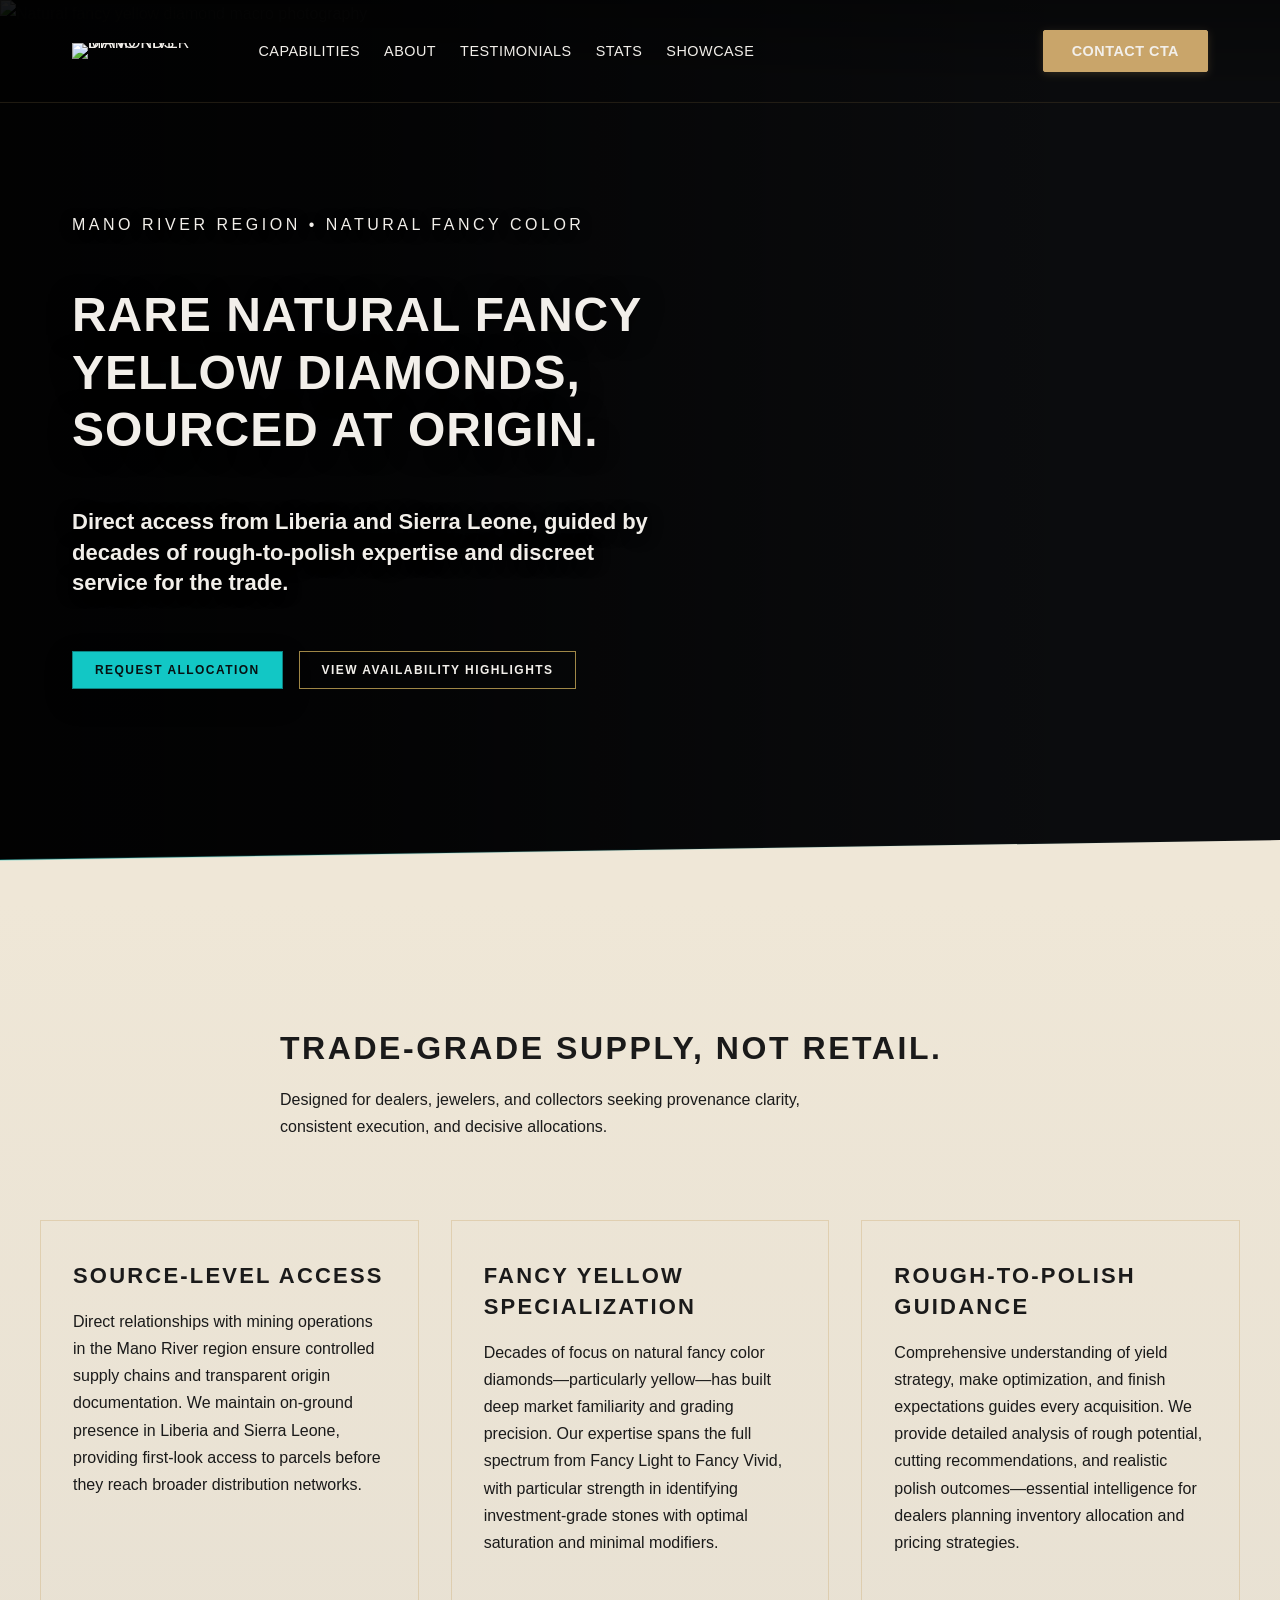
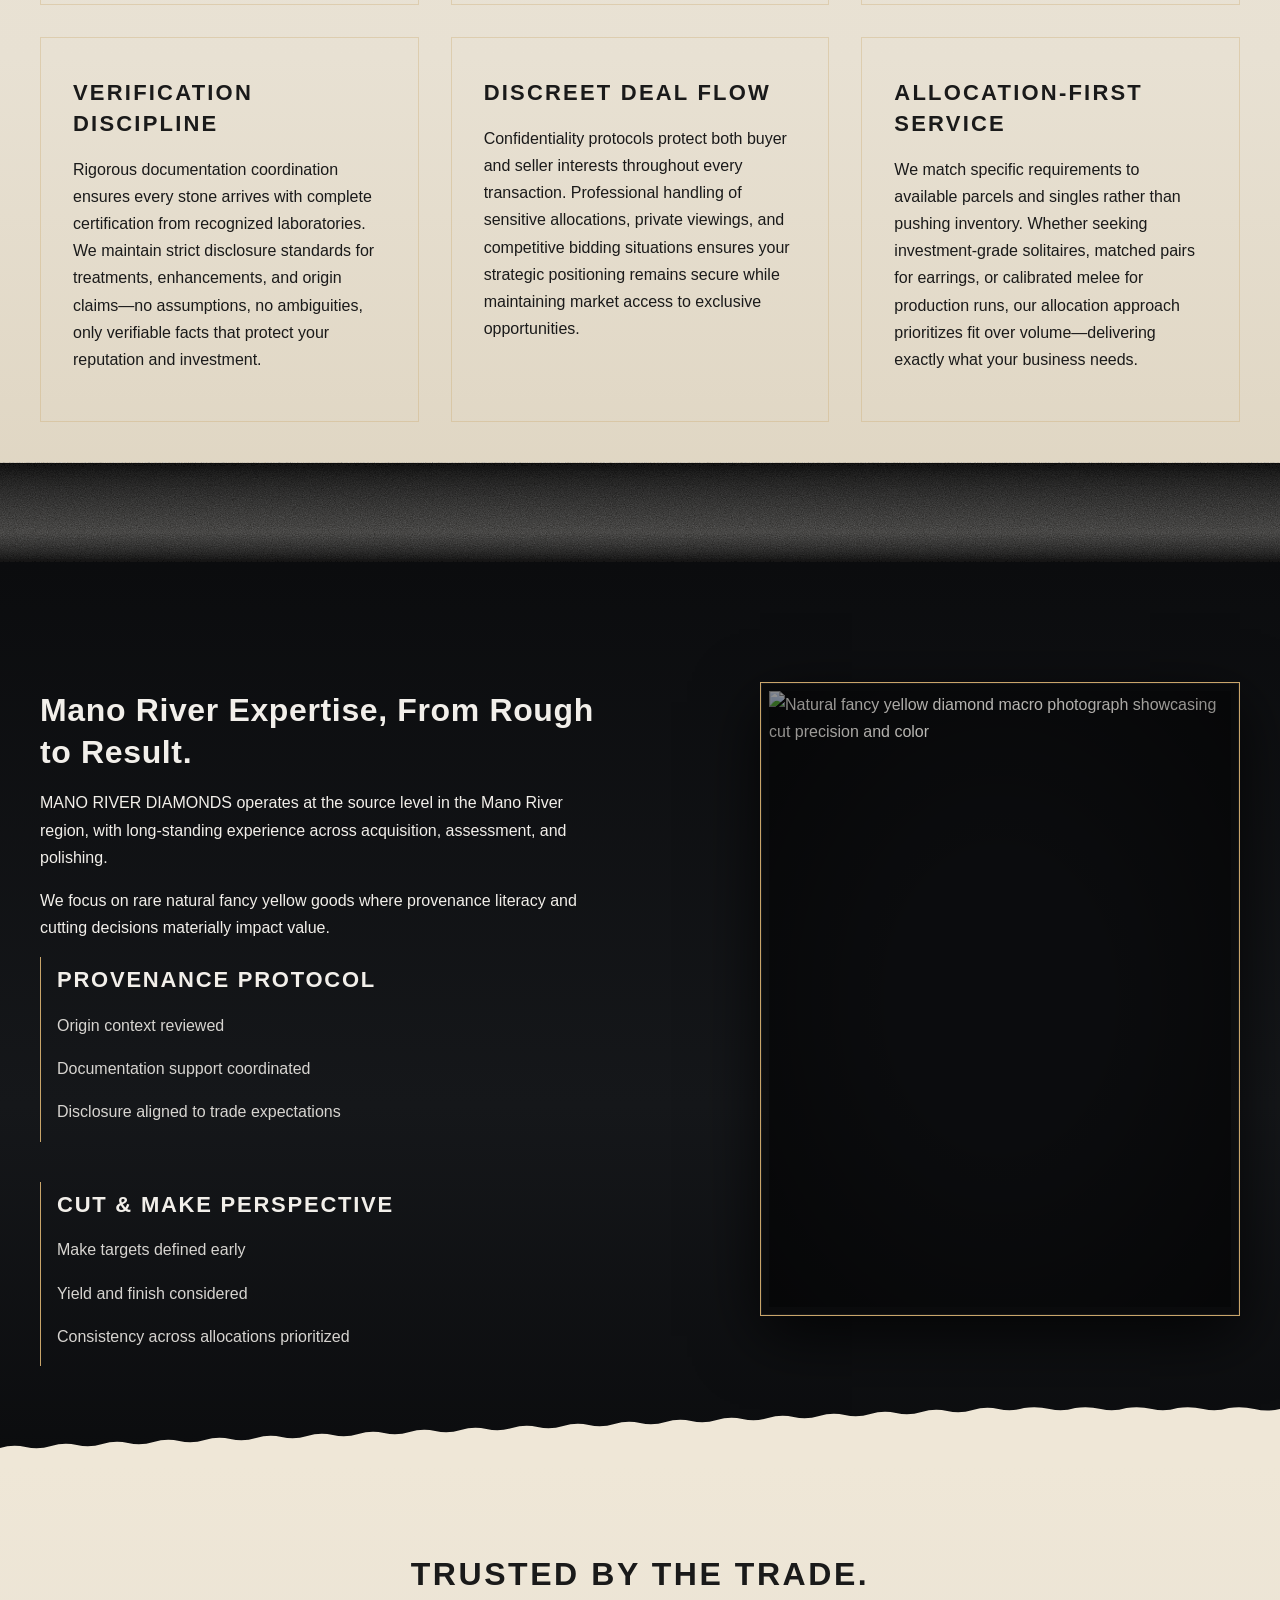
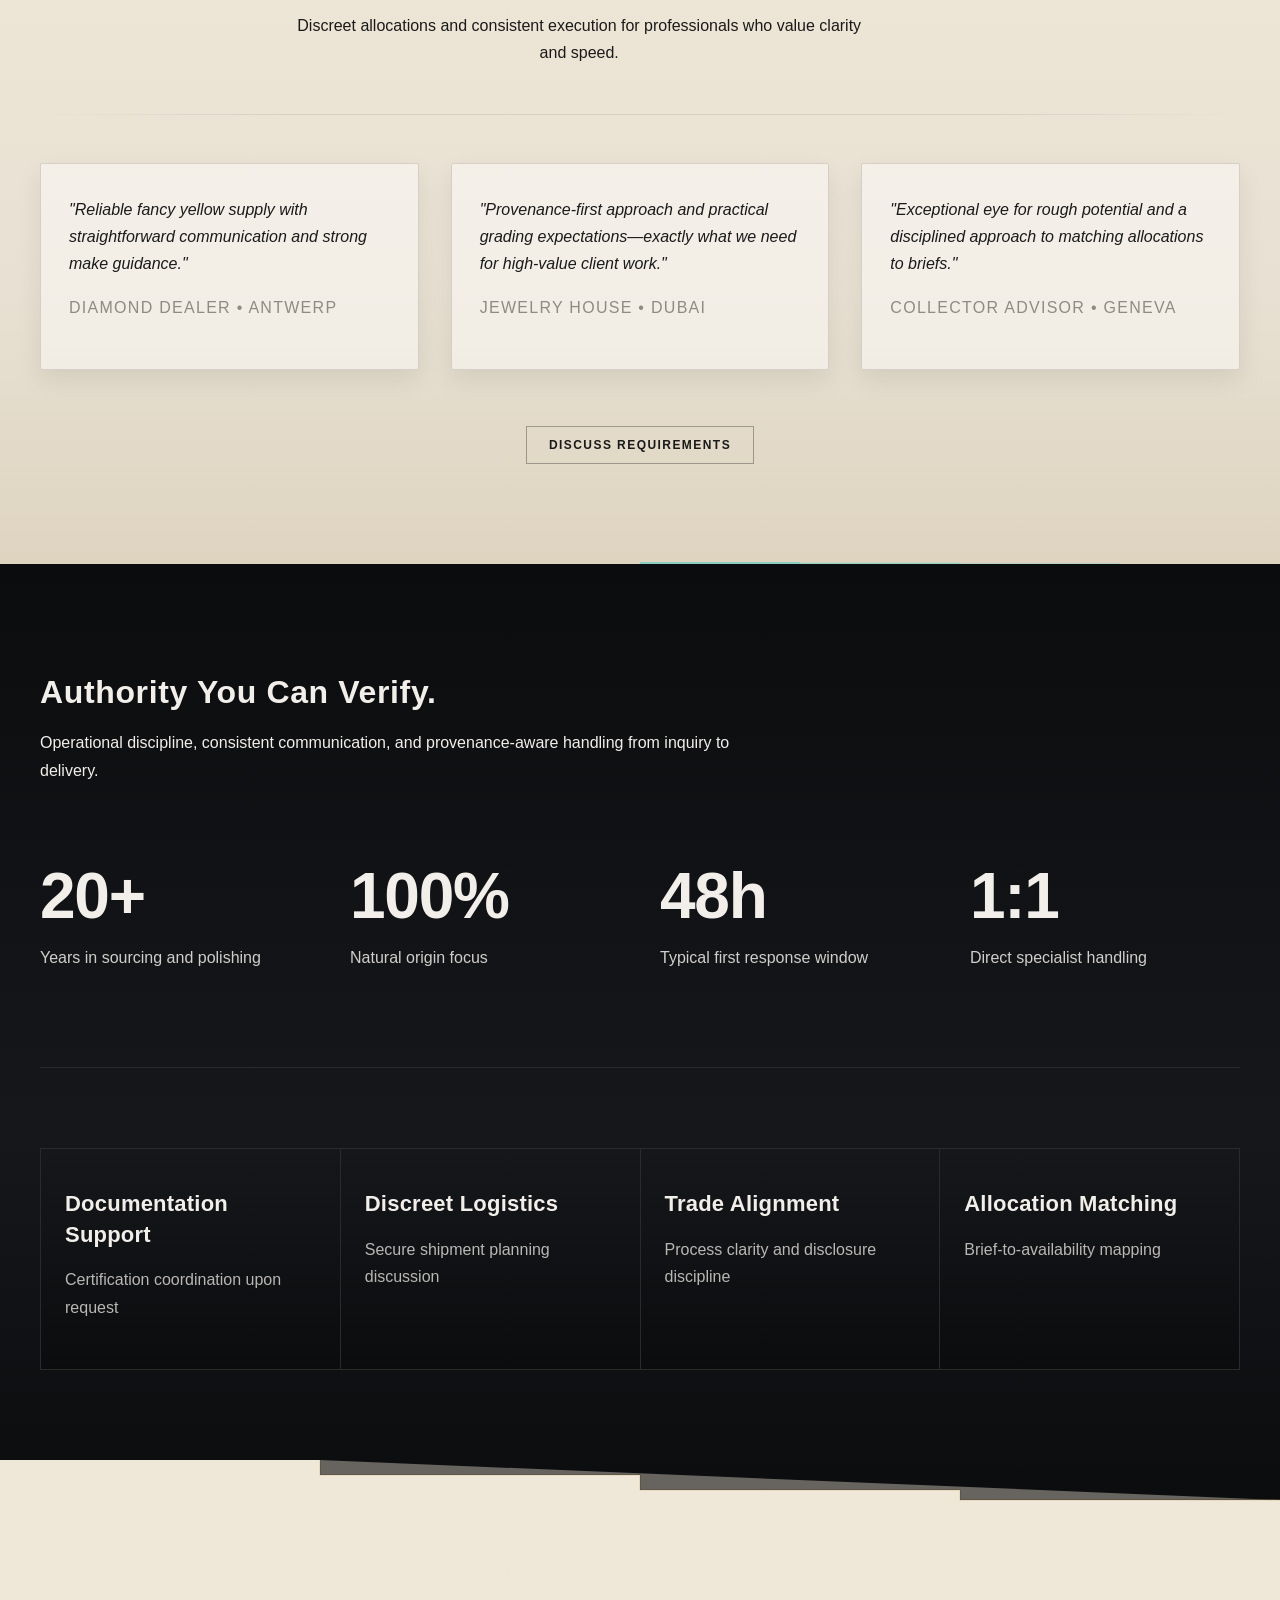
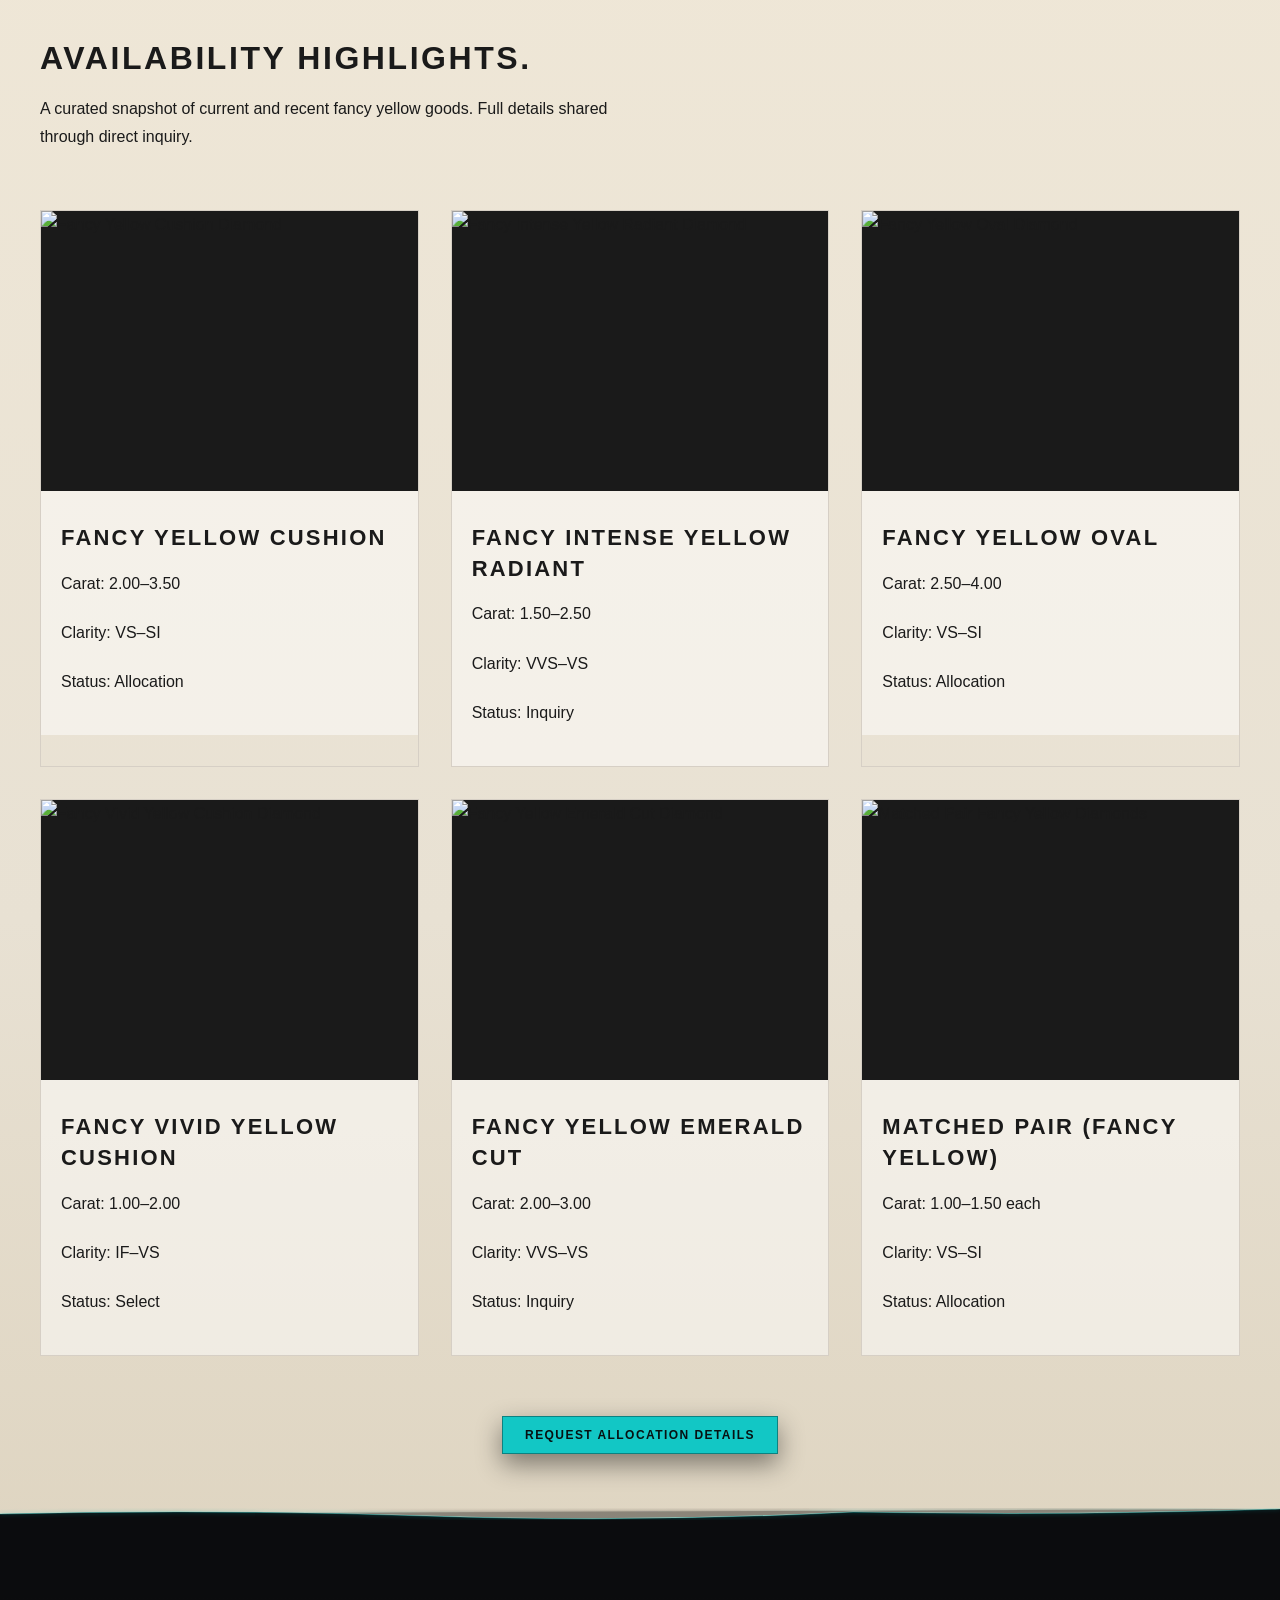
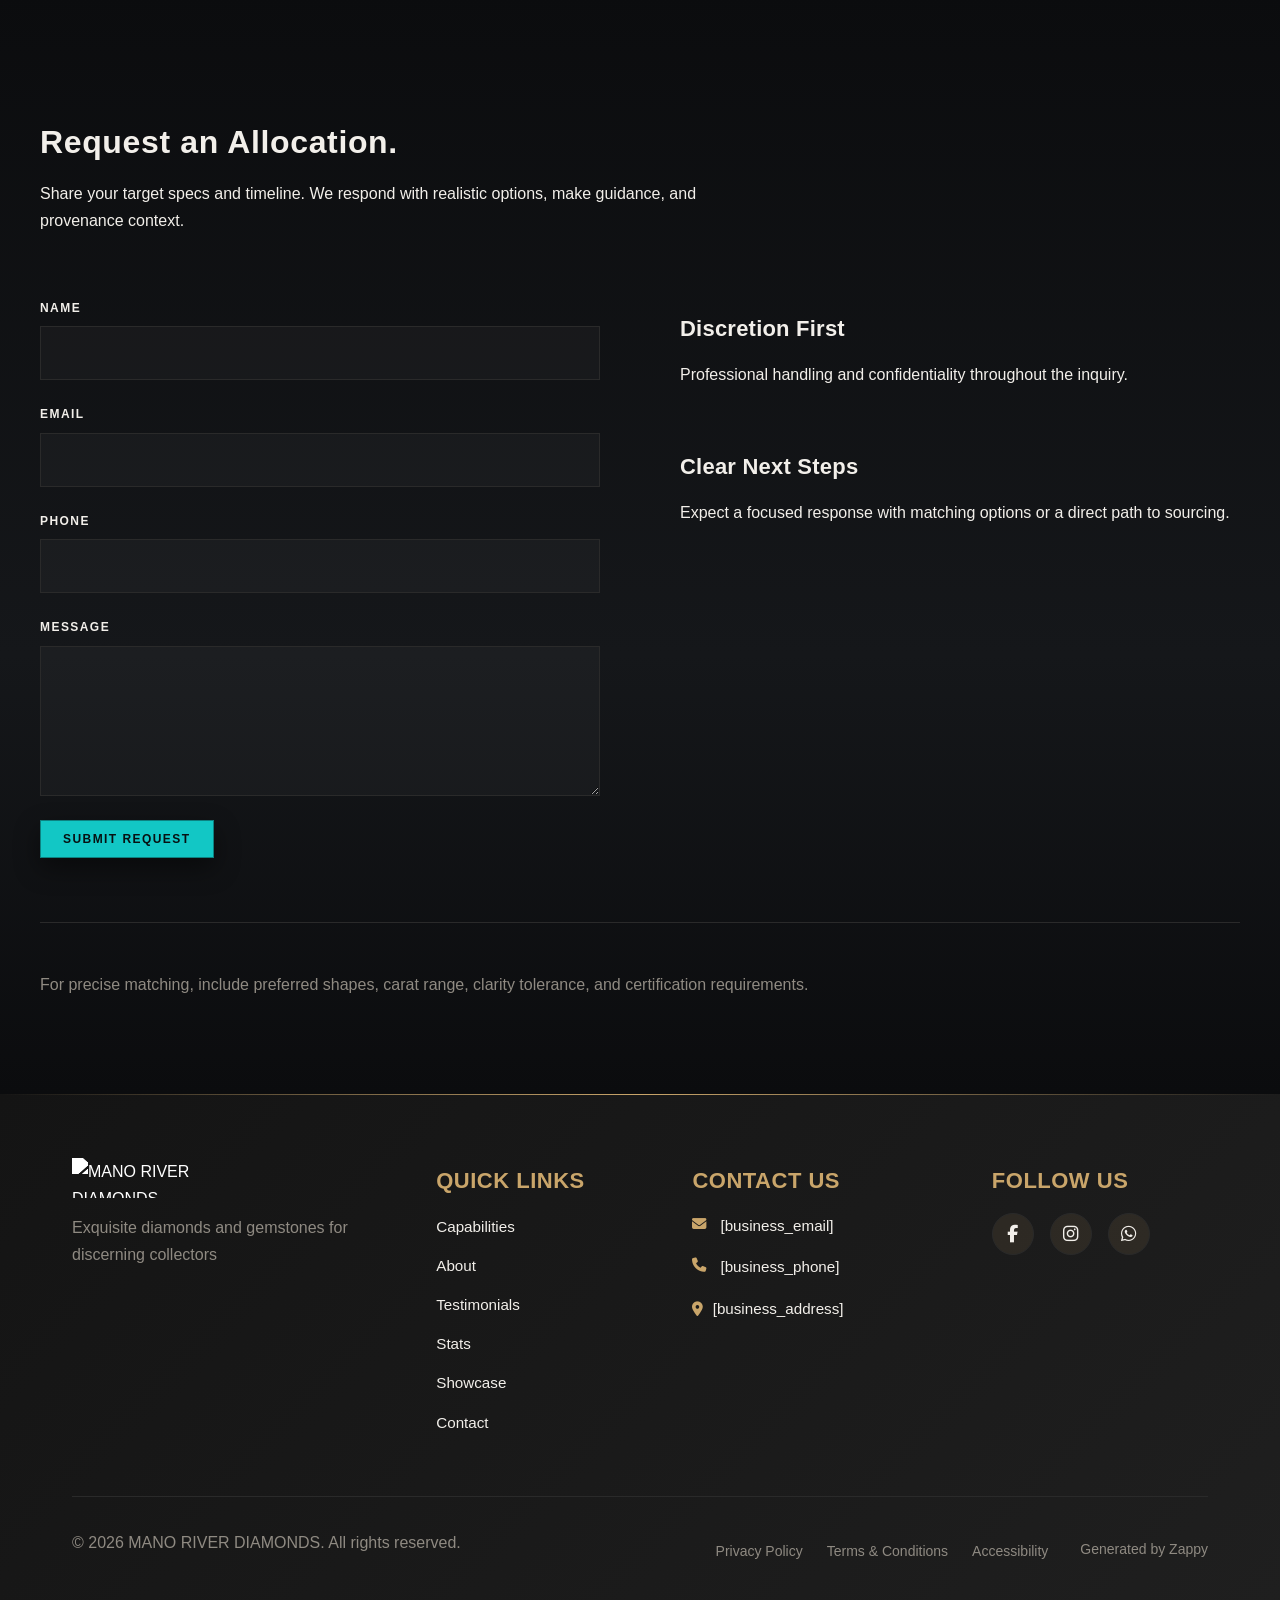
==== index.html @ 708252d4 "Initial website commit" ====
<!DOCTYPE html>
<html lang="en" dir="ltr">
<head>
    <meta charset="UTF-8">
    <meta name="viewport" content="width=device-width, initial-scale=1.0">
    <meta name="robots" content="index, follow">
    <title>Rare Natural Fancy Yellow Diamonds — MANO RIVER DIAMONDS</title>
    <meta name="description" content="Source-level expertise in natural fancy color diamonds from West Africa&#39;s Mano River region. Decades of experience serving international dealers, jewelers, and collectors with authenticated rare gems.">
    <meta name="keywords" content="natural fancy yellow diamonds West Africa, natural diamond limited, natural fancy, rare color diamonds Liberia Sierra Leone, luxury diamond sourcing">
    
    <!-- Favicons -->
    <link rel="icon" type="image/x-icon" href="/assets/favicon.ico">
    <link rel="icon" type="image/png" sizes="16x16" href="/assets/favicon-16x16.png">
    <link rel="icon" type="image/png" sizes="32x32" href="/assets/favicon-32x32.png">
    <link rel="icon" type="image/png" sizes="48x48" href="/assets/favicon-48x48.png">
    <link rel="icon" type="image/png" sizes="192x192" href="/assets/favicon-192x192.png">
    <link rel="icon" type="image/png" sizes="512x512" href="/assets/favicon-512x512.png">
    <link rel="apple-touch-icon" href="/assets/apple-touch-icon.png">
    <!-- Zappy Analytics -->
<script>
(function() {
  'use strict';
  
  // Configuration
  var config = {
    websiteId: '96eda7d1-3c78-42a6-a48d-8eaef737bcee',
    apiUrl: 'https://api.zappy5.com/api/analytics/track',
    sessionDuration: 30 * 60 * 1000, // 30 minutes
    visitorDuration: 30 * 24 * 60 * 60 * 1000, // 30 days
    trackPageViews: true,
    trackClicks: true,
    trackFormSubmissions: true
  };
  
  // Generate or retrieve persistent visitor ID (30 days)
  function getVisitorId() {
    var visitorKey = 'zappy_visitor_' + config.websiteId;
    var visitor = null;
    
    try {
      visitor = localStorage.getItem(visitorKey);
      if (visitor) {
        var visitorData = JSON.parse(visitor);
        var now = Date.now();
        
        // Check if visitor ID is still valid (30 days)
        if (now - visitorData.created < config.visitorDuration) {
          // Update last seen timestamp
          visitorData.lastSeen = now;
          localStorage.setItem(visitorKey, JSON.stringify(visitorData));
          return visitorData.id;
        }
      }
    } catch (e) {
      console.warn('Zappy Analytics: LocalStorage not available');
    }
    
    // Generate new visitor ID
    var newVisitorId = 'zv_' + Date.now() + '_' + Math.random().toString(36).substr(2, 9);
    
    try {
      localStorage.setItem(visitorKey, JSON.stringify({
        id: newVisitorId,
        created: Date.now(),
        lastSeen: Date.now()
      }));
    } catch (e) {
      // Continue without local storage
    }
    
    return newVisitorId;
  }
  
  // Generate or retrieve session ID (30 minutes)
  function getSessionId() {
    var sessionKey = 'zappy_session_' + config.websiteId;
    var session = null;
    
    try {
      session = sessionStorage.getItem(sessionKey);
      if (session) {
        var sessionData = JSON.parse(session);
        var now = Date.now();
        
        // Check if session is still valid
        if (now - sessionData.timestamp < config.sessionDuration) {
          // Update timestamp
          sessionData.timestamp = now;
          sessionStorage.setItem(sessionKey, JSON.stringify(sessionData));
          return sessionData.id;
        }
      }
    } catch (e) {
      console.warn('Zappy Analytics: SessionStorage not available');
    }
    
    // Generate new session ID
    var newSessionId = 'zs_' + Date.now() + '_' + Math.random().toString(36).substr(2, 9);
    
    try {
      sessionStorage.setItem(sessionKey, JSON.stringify({
        id: newSessionId,
        timestamp: Date.now()
      }));
    } catch (e) {
      // Continue without session storage
    }
    
    return newSessionId;
  }
  
  var visitorId = getVisitorId();
  var sessionId = getSessionId();
  
  // Track an event
  function trackEvent(eventType, data) {
    data = data || {};
    
    var eventData = {
      website_id: config.websiteId,
      event_type: eventType,
      page_path: window.location.pathname,
      referrer: document.referrer || 'direct',
      visitor_id: visitorId,
      session_id: sessionId,
      metadata: data
    };
    
    // Use sendBeacon if available (better for page unload events)
    if (navigator.sendBeacon) {
      var blob = new Blob([JSON.stringify(eventData)], { type: 'application/json' });
      navigator.sendBeacon(config.apiUrl, blob);
    } else {
      // Fallback to fetch
      fetch(config.apiUrl, {
        method: 'POST',
        headers: {
          'Content-Type': 'application/json'
        },
        body: JSON.stringify(eventData),
        keepalive: true
      }).catch(function(error) {
        console.warn('Zappy Analytics: Failed to track event', error);
      });
    }
  }
  
  // Track page view
  if (config.trackPageViews) {
    trackEvent('pageview', {
      title: document.title,
      url: window.location.href
    });
  }
  
  // Track clicks on important elements
  if (config.trackClicks) {
    document.addEventListener('click', function(e) {
      var target = e.target;
      
      // Track button clicks (counted as actions)
      if (target.tagName === 'BUTTON' || target.closest('button')) {
        var button = target.tagName === 'BUTTON' ? target : target.closest('button');
        trackEvent('click', {
          element: 'button',
          text: button.textContent.trim().substring(0, 100),
          id: button.id || null,
          class: button.className || null
        });
      }
      
      // Track link clicks (navigation - not counted as actions)
      else if (target.tagName === 'A' || target.closest('a')) {
        var link = target.tagName === 'A' ? target : target.closest('a');
        trackEvent('navigation', {
          element: 'link',
          text: link.textContent.trim().substring(0, 100),
          href: link.href,
          external: link.hostname !== window.location.hostname
        });
      }
    }, true);
  }
  
  // Track form submissions
  if (config.trackFormSubmissions) {
    document.addEventListener('submit', function(e) {
      var form = e.target;
      
      trackEvent('form_submit', {
        form_id: form.id || null,
        form_name: form.name || null,
        form_action: form.action || null,
        form_method: form.method || 'GET'
      });
    }, true);
  }
  
  // Track time on page (send on page unload)
  var pageLoadTime = Date.now();
  
  window.addEventListener('beforeunload', function() {
    var timeOnPage = Math.floor((Date.now() - pageLoadTime) / 1000); // in seconds
    
    trackEvent('page_unload', {
      time_on_page: timeOnPage,
      page_path: window.location.pathname
    });
  });
  
  // Expose tracking function globally for custom events
  window.zappyAnalytics = {
    track: trackEvent,
    getVisitorId: function() { return visitorId; },
    getSessionId: function() { return sessionId; }
  };
  
})();
</script>
<!-- End Zappy Analytics -->
    <meta property="og:title" content="Rare Natural Fancy Yellow Diamonds — MANO RIVER DIAMONDS">
  <meta property="og:description" content="Source-level expertise in natural fancy color diamonds from West Africa's Mano River region. Decades of experience serving international dealers, jewelers, and collectors with authenticated rare gems.">
  <meta property="og:type" content="website">
  <meta property="og:locale" content="en_US">
  
  <meta name="twitter:card" content="summary_large_image">
  <meta name="twitter:title" content="Rare Natural Fancy Yellow Diamonds — MANO RIVER DIAMONDS">
  <meta name="twitter:description" content="Source-level expertise in natural fancy color diamonds from West Africa's Mano River region. Decades of experience serving international dealers, jewelers, and collectors with authenticated rare gems.">
  
  <link rel="stylesheet" href="https://cdnjs.cloudflare.com/ajax/libs/font-awesome/6.4.0/css/all.min.css">

    <!-- Favicons -->
    <link rel="icon" type="image/x-icon" href="/assets/favicon.ico">
    <link rel="icon" type="image/png" sizes="16x16" href="/assets/favicon-16x16.png">
    <link rel="icon" type="image/png" sizes="32x32" href="/assets/favicon-32x32.png">
    <link rel="icon" type="image/png" sizes="48x48" href="/assets/favicon-48x48.png">
    <link rel="icon" type="image/png" sizes="192x192" href="/assets/favicon-192x192.png">
    <link rel="icon" type="image/png" sizes="512x512" href="/assets/favicon-512x512.png">
    <link rel="apple-touch-icon" href="/assets/apple-touch-icon.png">
    <!-- Cookie Consent -->
    <link rel="stylesheet" href="https://cdn.jsdelivr.net/npm/vanilla-cookieconsent@3/dist/cookieconsent.css">
    <script src="https://cdn.jsdelivr.net/npm/vanilla-cookieconsent@3/dist/cookieconsent.umd.js"></script>
    <!-- Mickidum Accessibility Toolbar -->
    <script src="https://cdn.jsdelivr.net/gh/mickidum/acc_toolbar/acctoolbar/acctoolbar.min.js"></script>
    <link rel="stylesheet" href="/styles.css">

    <style id="zappy-dropdown-submenu-styles">
      /* ========== DESKTOP DROPDOWN SUBMENU STYLES ========== */
      /* Base styles for dropdown submenus - parent must be positioned */
      .nav-menu li:has(.sub-menu), nav li:has(.sub-menu), .navbar li:has(.sub-menu), #navMenu li:has(.sub-menu) { position: relative; }
      /* Submenu base - hidden by default */
      .nav-menu .sub-menu, nav .sub-menu, .navbar .sub-menu, #navMenu .sub-menu { display: block !important; position: absolute !important; top: 100%; left: 0; min-width: 220px; background: white; border-radius: 8px; box-shadow: 0 8px 25px rgba(0,0,0,0.15); padding: 8px 0; opacity: 0; visibility: hidden; transform: translateY(10px); transition: all 0.3s ease; z-index: 1000; list-style: none; pointer-events: none; }
      /* CRITICAL: Desktop hover styles to show dropdown */
      .nav-menu li:hover > .sub-menu, nav li:hover > .sub-menu, .navbar li:hover > .sub-menu, #navMenu li:hover > .sub-menu { opacity: 1 !important; visibility: visible !important; transform: translateY(0) !important; pointer-events: auto !important; }
      /* Submenu item styling */
      .sub-menu li { list-style: none; margin: 0; padding: 0; }
      .sub-menu a { display: block !important; padding: 10px 16px !important; color: var(--text-dark, #333) !important; font-weight: 500; text-decoration: none; white-space: nowrap; transition: background-color 0.2s; }
      .sub-menu a:hover { background-color: #f5f5f5; }
      /* RTL (Hebrew/Arabic) dropdown positioning */
      [dir="rtl"] .nav-menu .sub-menu, [dir="rtl"] nav .sub-menu, [dir="rtl"] .navbar .sub-menu, html[lang="he"] .nav-menu .sub-menu, html[lang="he"] nav .sub-menu, html[lang="he"] .navbar .sub-menu, html[lang="ar"] .nav-menu .sub-menu, html[lang="ar"] nav .sub-menu, html[lang="ar"] .navbar .sub-menu { left: auto !important; right: 0 !important; }
      /* Hide empty dropdown menus */
      .sub-menu:empty, .sub-menu:not(:has(li:not(.zappy-hidden-menu-item))), .sub-menu:not(:has(li)) { display: none !important; opacity: 0 !important; visibility: hidden !important; pointer-events: none !important; }
      /* Desktop: show submenu on Menu Group hover */
      li:has(.menu-group-title):hover > .sub-menu { opacity: 1 !important; visibility: visible !important; transform: translateY(0) !important; pointer-events: auto !important; }
      /* Menu Group title styling */
      .nav-menu > li > .menu-group-title, #navMenu > li > .menu-group-title { display: inline-block; padding: 0.5rem 1rem; cursor: default; user-select: none; }
      
      /* ========== MOBILE SUBMENU STYLES ========== */
      @media (max-width: 768px) {
        .nav-menu .sub-menu, nav .sub-menu, .navbar .sub-menu, #navMenu .sub-menu { position: static !important; transform: none !important; box-shadow: none !important; background: transparent !important; max-height: 0; overflow: hidden; opacity: 0; visibility: hidden; transition: max-height 0.3s ease, opacity 0.3s ease; padding: 0 !important; border-radius: 0 !important; }
        .sub-menu.mobile-expanded { max-height: 500px !important; opacity: 1 !important; visibility: visible !important; padding: 8px 0 8px 16px !important; }
        [dir="rtl"] .sub-menu.mobile-expanded, html[lang="he"] .sub-menu.mobile-expanded { padding: 8px 16px 8px 0 !important; }
        /* Disable hover behavior on mobile */
        .nav-menu li:hover > .sub-menu, nav li:hover > .sub-menu, .navbar li:hover > .sub-menu, #navMenu li:hover > .sub-menu { opacity: 0; visibility: hidden; pointer-events: none; }
        .nav-menu li > .sub-menu.mobile-expanded, nav li > .sub-menu.mobile-expanded, .navbar li > .sub-menu.mobile-expanded, #navMenu li > .sub-menu.mobile-expanded { opacity: 1 !important; visibility: visible !important; pointer-events: auto !important; }
        .nav-menu li:has(.sub-menu), nav li:has(.sub-menu), .navbar li:has(.sub-menu), #navMenu li:has(.sub-menu) { display: flex !important; flex-wrap: wrap !important; align-items: center !important; position: relative !important; min-height: 44px !important; }
        .nav-menu li:has(.sub-menu) > a, nav li:has(.sub-menu) > a, .navbar li:has(.sub-menu) > a, #navMenu li:has(.sub-menu) > a { flex: 1 !important; min-width: 0 !important; }
        .nav-menu li:has(.sub-menu) > .menu-group-title, nav li:has(.sub-menu) > .menu-group-title, .navbar li:has(.sub-menu) > .menu-group-title, #navMenu li:has(.sub-menu) > .menu-group-title { flex: 1 !important; min-width: 0 !important; padding: 0 !important; line-height: inherit !important; }
        .nav-menu li:has(.sub-menu) > .sub-menu, nav li:has(.sub-menu) > .sub-menu, .navbar li:has(.sub-menu) > .sub-menu, #navMenu li:has(.sub-menu) > .sub-menu { flex-basis: 100% !important; width: 100% !important; }
        .nav-menu li:has(.sub-menu) > a [class*="chevron"], .nav-menu li:has(.sub-menu) > a [class*="arrow"], .nav-menu li:has(.sub-menu) > a .fa-chevron-down, .nav-menu li:has(.sub-menu) > a .fa-angle-down, nav li:has(.sub-menu) > a [class*="chevron"], nav li:has(.sub-menu) > a [class*="arrow"], #navMenu li:has(.sub-menu) > a [class*="chevron"], #navMenu li:has(.sub-menu) > a [class*="arrow"] { display: none !important; visibility: hidden !important; }
        .mobile-submenu-toggle { display: flex !important; align-items: center !important; justify-content: center !important; width: 44px !important; height: auto !important; background: transparent !important; border: none !important; cursor: pointer !important; color: var(--text-dark) !important; position: static !important; flex-shrink: 0 !important; align-self: stretch !important; z-index: 2 !important; padding: 0 !important; margin: 0 !important; }
        .mobile-submenu-toggle::after { content: '' !important; width: 0 !important; height: 0 !important; border-left: 6px solid transparent !important; border-right: 6px solid transparent !important; border-top: 7px solid currentColor !important; transition: transform 0.3s ease !important; }
        .mobile-submenu-toggle.expanded::after { transform: rotate(180deg) !important; }
        .sub-menu a { padding: 10px 0 !important; display: block !important; color: var(--text-dark) !important; }
        .navbar .sub-menu li a, nav.navbar .sub-menu li a, .zappy-products-dropdown .sub-menu a { color: var(--text-dark) !important; }
      }
      @media (min-width: 769px) { .mobile-submenu-toggle { display: none !important; } }
    </style>

    <style id="mobile-lang-menu-deployed-css">
    @media (max-width: 768px) {
      .lang-switcher,
      .nav-cta-container .lang-switcher,
      .nav-container .lang-switcher,
      .navbar .lang-switcher,
      .navbar .nav-cta-container .lang-switcher,
      .nav-icons-left .lang-switcher,
      .nav-ecommerce-icons .lang-switcher { display: none !important; }
      .mobile-lang-menu { width: 100%; border-top: 1px solid rgba(128,128,128,0.2); padding: 8px 0 0 0; margin-top: 8px; }
      .mobile-lang-toggle { display: flex !important; align-items: center; justify-content: space-between; width: 100%; padding: 12px 16px; background: none; border: none; cursor: pointer; font-size: 15px; color: inherit; font-family: inherit; }
      .mobile-lang-toggle::after { content: ''; display: inline-block; width: 8px; height: 8px; border-right: 2px solid currentColor; border-bottom: 2px solid currentColor; transform: rotate(45deg); transition: transform 0.3s ease; margin-left: 8px; }
      .mobile-lang-toggle.expanded::after { transform: rotate(-135deg); }
      .mobile-lang-options { max-height: 0; overflow: hidden; transition: max-height 0.3s ease; }
      .mobile-lang-options.expanded { max-height: 300px; }
      .mobile-lang-option { display: flex !important; align-items: center; gap: 10px; padding: 10px 24px; text-decoration: none; color: inherit; font-size: 14px; font-family: inherit; }
      .mobile-lang-option:hover { background: rgba(128,128,128,0.1); }
      .mobile-lang-option.active { font-weight: 600; opacity: 0.7; pointer-events: none; }
      .mobile-lang-option img { width: 20px; height: 20px; border-radius: 50%; }
    }
    @media (min-width: 769px) {
      .mobile-lang-menu { display: none !important; }
    }
    </style>

    <style id="zappy-widget-visibility">
      #mic-access-tool-general-button, .mic-access-tool-general-button,
      #mic-init-access-tool .mic-access-tool-general-button, #mic-init-access-tool #mic-access-tool-general-button,
      ._access-icon, #mic-access-tool-box, .mic-access-tool-box,
      #mic-init-access-tool #mic-access-tool-box, div[id*="mic-access-tool-box"], ._access-menu {
        display: none !important; visibility: hidden !important; opacity: 0 !important; pointer-events: none !important;
      }
    </style>
</head>
<body>

  <nav class="navbar">
  <button class="mobile-toggle" id="mobileToggle" aria-label="Menu">
    <svg class="hamburger-icon" width="24" height="24" viewbox="0 0 24 24" fill="none">
      <path d="M3 12h18M3 6h18M3 18h18" stroke="currentColor" stroke-width="2" stroke-linecap="round"></path>
    </svg>
    <svg class="close-icon" width="24" height="24" viewbox="0 0 24 24" fill="none" style="display: none;">
      <path d="M18 6L6 18M6 6l12 12" stroke="currentColor" stroke-width="2" stroke-linecap="round"></path>
    </svg>
  </button>
  
  <button class="phone-header-btn" aria-label="Call">
    <svg width="20" height="20" viewbox="0 0 24 24" fill="currentColor">
      <path d="M22 16.92v3a2 2 0 0 1-2.18 2 19.79 19.79 0 0 1-8.63-3.07 19.5 19.5 0 0 1-6-6 19.79 19.79 0 0 1-3.07-8.67A2 2 0 0 1 4.11 2h3a2 2 0 0 1 2 1.72 12.84 12.84 0 0 0 .7 2.81 2 2 0 0 1-.45 2.11L8.09 9.91a16 16 0 0 0 6 6l1.27-1.27a2 2 0 0 1 2.11-.45 12.84 12.84 0 0 0 2.81.7A2 2 0 0 1 22 16.92z"></path>
    </svg>
  </button>
  
  <div class="nav-container">
    <div class="nav-brand">
      <a href="/" class="logo-link">
        <img src="/assets/mano-river-diamonds-luxury-diamonds-and-gemstones-logo.webp" alt="MANO RIVER DIAMONDS" class="logo">
      </a>
    </div>
    
    <ul class="nav-menu" id="navMenu"><li><a href="#capabilities">Capabilities</a></li><li><a href="#about">About</a></li><li><a href="#testimonials">Testimonials</a></li><li><a href="#stats">Stats</a></li><li><a href="#showcase">Showcase</a></li></ul>
    
    <div class="nav-cta-container">
      <a href="#cta" class="nav-cta-btn">Contact Cta</a>
    </div>
  </div>
</nav>
<script>

// Navbar Mobile Menu Toggle and Contrast Fix
(function() {
  // Use 'load' event instead of 'DOMContentLoaded' to ensure we run AFTER all other scripts
  window.addEventListener('load', function() {
    
    // FIX MOBILE BUTTON CONTRAST
    // Detect navbar background color and apply contrasting color to mobile buttons
    const navbar = document.querySelector('.navbar, nav, header');
    if (!navbar) {
      console.log('[Navbar] Navbar element not found');
      return;
    }
    
    // DECLARE VARIABLES EARLY to avoid Temporal Dead Zone errors
    // These are used in multiple places below
    let mobileToggle = document.getElementById('mobileToggle') ||
                       document.querySelector('.mobile-toggle') ||
                       document.querySelector('.hamburger') ||
                       document.querySelector('.hamburger-menu') ||
                       document.querySelector('.menu-toggle') ||
                       document.querySelector('.burger-menu') ||
                       document.querySelector('[aria-label="Menu"]') ||
                       document.querySelector('[aria-label="תפריט"]');
    
    const phoneBtn = document.querySelector('.phone-header-btn');
    
    const computedStyle = window.getComputedStyle(navbar);
    let bgColor = computedStyle.backgroundColor;
    
    console.log('[Navbar] Initial navbar background:', bgColor);
    
    // Check if background is transparent or rgba with 0 alpha
    const isTransparent = bgColor === 'transparent' || 
                         bgColor === 'rgba(0, 0, 0, 0)' ||
                         (bgColor.startsWith('rgba') && bgColor.includes(', 0)'));
    
    if (isTransparent) {
      // Check for background-image or gradient
      const bgImage = computedStyle.backgroundImage;
      if (bgImage && bgImage !== 'none') {
        console.log('[Navbar] Navbar has background image/gradient, using dark text');
        bgColor = 'rgb(240, 240, 240)'; // Assume light background
      } else {
        // Transparent navbar - check body background
        const bodyBg = window.getComputedStyle(document.body).backgroundColor;
        console.log('[Navbar] Navbar transparent, using body background:', bodyBg);
        bgColor = bodyBg;
      }
    }
    
    // Calculate luminance to determine if background is light or dark
    const rgb = bgColor.match(/\d+/g);
    if (rgb && rgb.length >= 3) {
      const r = parseInt(rgb[0]);
      const g = parseInt(rgb[1]);
      const b = parseInt(rgb[2]);
      const luminance = (0.299 * r + 0.587 * g + 0.114 * b) / 255;
      
      // Mobile button colors are set by Claude's AI-generated CSS (same as .nav-menu a)
      // No dynamic color overrides needed - colors come from the generated navbar CSS
      console.log('[Navbar] Mobile button colors preserved from Claude CSS (luminance:', luminance.toFixed(2) + ')');
      
      // FIX ICON SIZES - Ensure SVGs are properly sized and visible
      // INJECT CRITICAL CSS TO OVERRIDE ANY CONFLICTING RULES
      const criticalCSS = document.createElement('style');
      criticalCSS.id = 'zappy-mobile-nav-fix';
      const htmlLang = document.documentElement.lang || 'en';
      const htmlDir = document.documentElement.dir || 'ltr';
      // Check both dir attribute AND lang for RTL detection
      // dir="rtl" is the most reliable indicator
      const isRTL = htmlDir === 'rtl' || htmlLang === 'he' || htmlLang === 'ar';
      
      criticalCSS.textContent = `
        /* Hide mobile buttons on desktop, show only on mobile */
        @media (min-width: 769px) {
          .mobile-toggle,
          .phone-header-btn {
            display: none !important;
          }
        }
        
        /* Show and position mobile buttons correctly on mobile */
        @media (max-width: 768px) {
          .mobile-toggle,
          .phone-header-btn {
            position: absolute !important;
            top: 50% !important;
            transform: translateY(-50%) !important;
            z-index: 1001 !important;
            display: flex !important;
            align-items: center !important;
            justify-content: center !important;
            width: 36px !important;
            height: 36px !important;
            border-radius: 50% !important;
            border: none !important;
            cursor: pointer !important;
            padding: 6px !important;
            background: none !important;
            color: var(--nav-text, var(--text-dark)) !important;
          }
          
          /* LTR positioning (default): hamburger LEFT, phone RIGHT */
          html:not([dir="rtl"]):not([lang="he"]):not([lang="ar"]) .mobile-toggle,
          html[dir="ltr"] .mobile-toggle {
            left: 12px !important;
            right: auto !important;
          }
          html:not([dir="rtl"]):not([lang="he"]):not([lang="ar"]) .phone-header-btn,
          html[dir="ltr"] .phone-header-btn {
            right: 12px !important;
            left: auto !important;
          }
          
          /* RTL positioning: hamburger RIGHT, phone LEFT */
          html[dir="rtl"] .mobile-toggle,
          html[lang="he"] .mobile-toggle,
          html[lang="ar"] .mobile-toggle {
            right: 12px !important;
            left: auto !important;
          }
          html[dir="rtl"] .phone-header-btn,
          html[lang="he"] .phone-header-btn,
          html[lang="ar"] .phone-header-btn {
            left: 12px !important;
            right: auto !important;
          }
          
          /* CRITICAL: Ensure nav-container has min-height on mobile */
          /* All children are positioned absolutely/fixed on mobile, so height:auto collapses to 0 */
          .nav-container {
            min-height: 70px !important;
            position: relative !important;
          }
          
          /* Ensure SVG icons are properly sized and inherit color */
          .mobile-toggle svg,
          .phone-header-btn svg {
            width: 24px !important;
            height: 24px !important;
            /* Don't force display - let JavaScript control hamburger/close toggle */
          }
          
          /* Reset nav-cta-container on mobile - remove desktop box-shadow/padding */
          /* that creates a visible ghost box when CTA button is hidden */
          .nav-cta-container {
            box-shadow: none !important;
            padding: 0 !important;
          }
          
          /* Hide nav-cta-container entirely on mobile when there's no lang-switcher */
          /* (only the CTA button is inside, and it's hidden on mobile) */
          .nav-cta-container:not(:has(.lang-switcher)) {
            display: none !important;
          }
          
          /* CRITICAL: Prevent hero image fade gradient from bleeding over headline text */
          /* The .image-fade-gradient has bottom: -30px (extends below parent) */
          /* On mobile stacked layout, this overlaps the h1 text below the image */
          .hero-image-column {
            overflow: hidden !important;
          }
          .image-fade-gradient {
            bottom: 0 !important;
          }
          
          /* Hide desktop language switcher on mobile - hamburger menu handles it */
          /* High specificity to override stored CSS */
          .lang-switcher,
          .nav-cta-container .lang-switcher,
          .nav-container .lang-switcher,
          .navbar .lang-switcher,
          .navbar .nav-cta-container .lang-switcher {
            display: none !important;
          }
        }
      `;
      
      // Remove existing fix if present and inject new one
      const existing = document.getElementById('zappy-mobile-nav-fix');
      if (existing) existing.remove();
      document.head.appendChild(criticalCSS);
      
      console.log('[Navbar] Critical CSS injected for mobile nav positioning');
      
      // ONLY apply inline positioning styles on mobile viewport
      // On desktop, the CSS handles hiding these buttons with display: none
      // Inline styles were breaking desktop layout by overriding CSS
      const isMobileViewport = window.innerWidth <= 768;
      
      if (mobileToggle) {
        // Icon sizing applies to all viewports for consistency
        const hamburgerIcon = mobileToggle.querySelector('.hamburger-icon');
        const closeIcon = mobileToggle.querySelector('.close-icon');
        
        if (hamburgerIcon) {
          hamburgerIcon.style.setProperty('width', '24px', 'important');
          hamburgerIcon.style.setProperty('height', '24px', 'important');
          hamburgerIcon.style.setProperty('display', 'block', 'important'); // Show hamburger by default
        }
        if (closeIcon) {
          closeIcon.style.setProperty('width', '24px', 'important');
          closeIcon.style.setProperty('height', '24px', 'important');
          closeIcon.style.setProperty('display', 'none', 'important'); // Hide close icon by default
        }
        
        // ONLY set positioning inline styles on mobile
        if (isMobileViewport) {
          mobileToggle.style.setProperty('position', 'absolute', 'important');
          mobileToggle.style.setProperty('top', '50%', 'important');
          mobileToggle.style.setProperty('transform', 'translateY(-50%)', 'important');
          mobileToggle.style.setProperty('z-index', '1001', 'important');
          
          // Clear any inline left/right so CSS can take over based on html[dir]
          mobileToggle.style.removeProperty('left');
          mobileToggle.style.removeProperty('right');
          
          console.log('[Navbar] Mobile toggle positioning applied (mobile viewport)');
        } else {
          // On desktop, clear any positioning styles to let CSS handle it
          mobileToggle.style.removeProperty('position');
          mobileToggle.style.removeProperty('top');
          mobileToggle.style.removeProperty('transform');
          mobileToggle.style.removeProperty('z-index');
          mobileToggle.style.removeProperty('left');
          mobileToggle.style.removeProperty('right');
          console.log('[Navbar] Desktop viewport - cleared mobile toggle inline positioning');
        }
      }
      
      if (phoneBtn) {
        // Icon sizing applies to all viewports
        const phoneIcon = phoneBtn.querySelector('svg');
        if (phoneIcon) {
          phoneIcon.style.width = '24px';
          phoneIcon.style.height = '24px';
          phoneIcon.setAttribute('width', '24');
          phoneIcon.setAttribute('height', '24');
        }
        
        // ONLY set positioning inline styles on mobile
        if (isMobileViewport) {
          phoneBtn.style.setProperty('position', 'absolute', 'important');
          phoneBtn.style.setProperty('top', '50%', 'important');
          phoneBtn.style.setProperty('transform', 'translateY(-50%)', 'important');
          phoneBtn.style.setProperty('z-index', '1001', 'important');
          
          // Clear any inline left/right so CSS can take over based on html[dir]
          phoneBtn.style.removeProperty('left');
          phoneBtn.style.removeProperty('right');
          
          console.log('[Navbar] Phone button positioning applied (mobile viewport)');
        } else {
          // On desktop, clear any positioning styles to let CSS handle it
          phoneBtn.style.removeProperty('position');
          phoneBtn.style.removeProperty('top');
          phoneBtn.style.removeProperty('transform');
          phoneBtn.style.removeProperty('z-index');
          phoneBtn.style.removeProperty('left');
          phoneBtn.style.removeProperty('right');
          console.log('[Navbar] Desktop viewport - cleared phone button inline positioning');
        }
      }
    } else {
      console.log('[Navbar] Could not parse background color:', bgColor);
    }
    
    // MOBILE MENU TOGGLE
    // Re-query in case DOM changed (mobileToggle already declared at top of function)
    mobileToggle = document.getElementById('mobileToggle') ||
                   document.querySelector('.mobile-toggle') ||
                   document.querySelector('.hamburger') ||
                   document.querySelector('.hamburger-menu') ||
                   document.querySelector('.menu-toggle') ||
                   document.querySelector('.burger-menu') ||
                   document.querySelector('[aria-label="Menu"]') ||
                   document.querySelector('[aria-label="תפריט"]');
    
    // EXPANDED SEARCH: Find nav menu by ID or class
    const navMenu = document.getElementById('navMenu') ||
                  document.querySelector('.nav-menu') ||
                  document.querySelector('.nav-links') ||
                  document.querySelector('nav ul:not(.submenu)');
    
    if (!mobileToggle || !navMenu) {
      console.log('[Navbar] Mobile toggle or menu not found:', { toggle: !!mobileToggle, menu: !!navMenu });
      return;
    }
    
    // Ensure navMenu has ID for CSS targeting
    if (!navMenu.id) {
      navMenu.id = 'navMenu';
    }
    
    console.log('[Navbar] Initializing mobile menu...');
    
    // Remove any existing event listeners by cloning the button
    const newToggle = mobileToggle.cloneNode(true);
    mobileToggle.parentNode.replaceChild(newToggle, mobileToggle);
    
    // Toggle menu on button click - use newToggle now
    newToggle.addEventListener('click', function(e) {
      e.preventDefault();
      e.stopPropagation();
      
      const hamburgerIcon = this.querySelector('.hamburger-icon');
      const closeIcon = this.querySelector('.close-icon');
      const isActive = navMenu.classList.contains('active');
      
      if (isActive) {
        // Close menu
        navMenu.classList.remove('active');
        if (hamburgerIcon) hamburgerIcon.style.setProperty('display', 'block', 'important');
        if (closeIcon) closeIcon.style.setProperty('display', 'none', 'important');
        document.body.style.overflow = '';
        console.log('[Navbar] Menu closed');
      } else {
        // Open menu
        navMenu.classList.add('active');
        if (hamburgerIcon) hamburgerIcon.style.setProperty('display', 'none', 'important');
        if (closeIcon) closeIcon.style.setProperty('display', 'block', 'important');
        document.body.style.overflow = 'hidden';
        console.log('[Navbar] Menu opened');
      }
    });
    
    // Close menu when clicking nav links (but NOT dropdown toggles)
    const navLinks = navMenu.querySelectorAll('a');
    navLinks.forEach(function(link) {
      link.addEventListener('click', function() {
        // Don't close if it's a dropdown child (unless it's a real navigation link)
        if (this.getAttribute('href') === '#') return;
        
        const hamburgerIcon = newToggle.querySelector('.hamburger-icon');
        const closeIcon = newToggle.querySelector('.close-icon');
        
        navMenu.classList.remove('active');
        if (hamburgerIcon) hamburgerIcon.style.setProperty('display', 'block', 'important');
        if (closeIcon) closeIcon.style.setProperty('display', 'none', 'important');
        document.body.style.overflow = '';
        console.log('[Navbar] Menu closed (link clicked)');
      });
    });
    
    // DROPDOWN MENU TOGGLE (for mobile and touch devices)
    var dropdownToggles = navMenu.querySelectorAll('.dropdown-toggle');
    dropdownToggles.forEach(function(toggle) {
      toggle.addEventListener('click', function(e) {
        e.preventDefault();
        e.stopPropagation();
        var parent = this.closest('.nav-dropdown');
        if (!parent) return;
        
        // Close other open dropdowns at the same level
        var siblings = parent.parentNode.querySelectorAll('.nav-dropdown.open');
        siblings.forEach(function(sib) {
          if (sib !== parent) sib.classList.remove('open');
        });
        
        parent.classList.toggle('open');
        console.log('[Navbar] Dropdown toggled:', parent.classList.contains('open') ? 'open' : 'closed');
      });
    });
    
    // Close dropdowns when clicking outside
    document.addEventListener('click', function(e) {
      if (!e.target.closest('.nav-dropdown')) {
        var openDropdowns = document.querySelectorAll('.nav-dropdown.open');
        openDropdowns.forEach(function(dd) { dd.classList.remove('open'); });
      }
    });
    
    console.log('[Navbar] Dropdown handlers initialized for ' + dropdownToggles.length + ' dropdowns');
    
    // Phone button functionality (phoneBtn already declared at top of function)
    if (phoneBtn) {
      phoneBtn.addEventListener('click', function() {
        // Get phone number from placeholder in page or use default
        const phoneLinks = document.querySelectorAll('a[href^="tel:"]');
        const phoneNumber = phoneLinks.length > 0 
          ? phoneLinks[0].getAttribute('href').replace('tel:', '')
          : '[business_phone]';
        
        window.location.href = 'tel:' + phoneNumber;
        console.log('[Navbar] Phone button clicked');
      });
    }
    
    console.log('[Navbar] Mobile menu initialized successfully');
    
    // === WHATSAPP BUTTON VISIBILITY FIX ===
    // Ensure WhatsApp floating button is hidden on desktop and visible on mobile
    // IMPORTANT: Only target the floating button by its class, NOT generic wa.me links
    const handleWhatsAppVisibility = function() {
      const whatsappBtn = document.querySelector('.whatsapp-float');
      if (whatsappBtn) {
        const isDesktop = window.innerWidth >= 769;
        if (isDesktop) {
          whatsappBtn.style.setProperty('display', 'none', 'important');
          whatsappBtn.style.setProperty('visibility', 'hidden', 'important');
          whatsappBtn.style.setProperty('opacity', '0', 'important');
          whatsappBtn.style.setProperty('pointer-events', 'none', 'important');
          console.log('[WhatsApp] Button hidden on desktop');
        } else {
          whatsappBtn.style.removeProperty('display');
          whatsappBtn.style.removeProperty('visibility');
          whatsappBtn.style.removeProperty('opacity');
          whatsappBtn.style.removeProperty('pointer-events');
          console.log('[WhatsApp] Button visible on mobile');
        }
      }
    };
    
    // Run on load
    handleWhatsAppVisibility();
    
    // Run on resize with debouncing
    let resizeTimer;
    window.addEventListener('resize', function() {
      clearTimeout(resizeTimer);
      resizeTimer = setTimeout(handleWhatsAppVisibility, 100);
    });
  });
})();

</script>
  
  <main>
    <section class="home-hero-section" data-layout-spec="Home-Hero" data-hero-type="fullscreen-scrim">
  <div class="home-hero-bg-wrapper">
    <img data-hero-bg="true" data-placeholder="home-hero-bg" data-context="Ultra-sharp macro photograph of a natural fancy yellow diamond in dramatic noir lighting. The diamond should be positioned slightly off-center, catching light to reveal internal fire and brilliance. Deep black background with subtle gradient lighting from left to right. High contrast, cinematic quality, showing the precise facets and natural color intensity of a premium yellow diamond. Professional gemological photography style with dramatic shadows and highlights emphasizing the stone's clarity and cut quality." width="1920" height="1080" src="/assets/site-home-hero-bg.webp" alt="Natural fancy yellow diamond macro photography" class="home-hero-bg-image">
  </div>
  <div class="home-hero-scrim" aria-hidden="true"></div>
  <div class="home-hero-content-wrapper">
    <div class="home-hero-content">
      <p class="home-hero-provenance">MANO RIVER REGION • NATURAL FANCY COLOR</p>
      <h1 class="home-hero-headline">Rare Natural Fancy Yellow Diamonds, Sourced at Origin.</h1>
      <h3 class="home-hero-subtitle">Direct access from Liberia and Sierra Leone, guided by decades of rough-to-polish expertise and discreet service for the trade.</h3>
      <div class="home-hero-cta-group">
        <a href="#contact" class="home-hero-btn-primary">Request Allocation</a>
        <a href="#showcase" class="home-hero-btn-secondary">View Availability Highlights</a>
      </div>
    </div>
  </div>
  <div class="home-hero-divider-wrapper">
    <svg data-no-icon-edit="true" aria-hidden="true" viewbox="0 0 1200 80" preserveaspectratio="none" xmlns="http://www.w3.org/2000/svg">
      <defs>
        <linearGradient id="home-hero-divider-gradient" x1="0%" y1="0%" x2="100%" y2="0%">
          <stop offset="0%" style="stop-color:rgba(18,199,197,0.35);stop-opacity:1"></stop>
          <stop offset="50%" style="stop-color:rgba(18,199,197,0.12);stop-opacity:1"></stop>
          <stop offset="100%" style="stop-color:rgba(18,199,197,0);stop-opacity:1"></stop>
        </linearGradient>
      </defs>
      <path d="M0,80 L0,40 L1200,20 L1200,80 Z" fill="#EFE7D7"></path>
      <path d="M0,40 L1200,20" stroke="url(#home-hero-divider-gradient)" stroke-width="1.5" fill="#EFE7D7"></path>
    </svg>
  </div>
</section>

<section id="capabilities" class="home-capabilities-section" data-layout-spec="Home-capabilities">
  <div class="capabilities-container">
    <div class="capabilities-intro">
      <h2>Trade-Grade Supply, Not Retail.</h2>
      <p>Designed for dealers, jewelers, and collectors seeking provenance clarity, consistent execution, and decisive allocations.</p>
    </div>
    
    <div class="capabilities-grid">
      <article class="capability-card">
        <h3>Source-Level Access</h3>
        <p>Direct relationships with mining operations in the Mano River region ensure controlled supply chains and transparent origin documentation. We maintain on-ground presence in Liberia and Sierra Leone, providing first-look access to parcels before they reach broader distribution networks.</p>
      </article>
      
      <article class="capability-card">
        <h3>Fancy Yellow Specialization</h3>
        <p>Decades of focus on natural fancy color diamonds—particularly yellow—has built deep market familiarity and grading precision. Our expertise spans the full spectrum from Fancy Light to Fancy Vivid, with particular strength in identifying investment-grade stones with optimal saturation and minimal modifiers.</p>
      </article>
      
      <article class="capability-card">
        <h3>Rough-to-Polish Guidance</h3>
        <p>Comprehensive understanding of yield strategy, make optimization, and finish expectations guides every acquisition. We provide detailed analysis of rough potential, cutting recommendations, and realistic polish outcomes—essential intelligence for dealers planning inventory allocation and pricing strategies.</p>
      </article>
      
      <article class="capability-card">
        <h3>Verification Discipline</h3>
        <p>Rigorous documentation coordination ensures every stone arrives with complete certification from recognized laboratories. We maintain strict disclosure standards for treatments, enhancements, and origin claims—no assumptions, no ambiguities, only verifiable facts that protect your reputation and investment.</p>
      </article>
      
      <article class="capability-card">
        <h3>Discreet Deal Flow</h3>
        <p>Confidentiality protocols protect both buyer and seller interests throughout every transaction. Professional handling of sensitive allocations, private viewings, and competitive bidding situations ensures your strategic positioning remains secure while maintaining market access to exclusive opportunities.</p>
      </article>
      
      <article class="capability-card">
        <h3>Allocation-First Service</h3>
        <p>We match specific requirements to available parcels and singles rather than pushing inventory. Whether seeking investment-grade solitaires, matched pairs for earrings, or calibrated melee for production runs, our allocation approach prioritizes fit over volume—delivering exactly what your business needs.</p>
      </article>
    </div>
  </div>
  
  <div class="capabilities-divider-wrapper">
    <svg data-no-icon-edit="true" aria-hidden="true" viewbox="0 0 1200 100" preserveaspectratio="none" xmlns="http://www.w3.org/2000/svg">
      <defs>
        <linearGradient id="divider-fade" x1="0%" y1="0%" x2="0%" y2="100%">
          <stop offset="0%" style="stop-color:#141414;stop-opacity:1"></stop>
          <stop offset="70%" style="stop-color:#141414;stop-opacity:0.85"></stop>
          <stop offset="100%" style="stop-color:#141414;stop-"></stop>
        </linearGradient>
        <filter id="grain-noise">
          <feTurbulence type="fractalNoise" basefrequency="0.9" numoctaves="4" seed="2"></feTurbulence>
          <feColorMatrix type="saturate" values="0"></feColorMatrix>
          <feBlend mode="multiply" in="SourceGraphic"></feBlend>
        </filter>
      </defs>
      <rect x="0" y="0" width="1200" height="1" fill="rgba(201,165,106,0.25)"></rect>
      <rect x="0" y="1" width="1200" height="99" fill="url(#divider-fade)" filter="url(#grain-noise)"></rect>
    </svg>
  </div>
</section>

<section id="about" class="home-about-section" data-layout-spec="Home-about">
  <div class="home-about-container">
    <div class="home-about-content">
      <h2 class="home-about-title">Mano River Expertise, From Rough to Result.</h2>
      <p class="home-about-intro">MANO RIVER DIAMONDS operates at the source level in the Mano River region, with long-standing experience across acquisition, assessment, and polishing.</p>
      <p class="home-about-intro">We focus on rare natural fancy yellow goods where provenance literacy and cutting decisions materially impact value.</p>
      
      <div class="home-about-protocols">
        <div class="home-about-protocol-block">
          <h3 class="home-about-protocol-title">Provenance Protocol</h3>
          <p class="home-about-protocol-item">Origin context reviewed</p>
          <p class="home-about-protocol-item">Documentation support coordinated</p>
          <p class="home-about-protocol-item">Disclosure aligned to trade expectations</p>
        </div>
        
        <div class="home-about-protocol-block">
          <h3 class="home-about-protocol-title">Cut &amp; Make Perspective</h3>
          <p class="home-about-protocol-item">Make targets defined early</p>
          <p class="home-about-protocol-item">Yield and finish considered</p>
          <p class="home-about-protocol-item">Consistency across allocations prioritized</p>
        </div>
      </div>
    </div>
    
    <div class="home-about-image-wrapper">
      <div class="home-about-image-frame">
        <img data-placeholder="home-about-image-1" data-context="Cinematic macro photograph of a rare natural fancy yellow diamond on a dark matte surface, dramatic side lighting creating sharp specular highlights on the facets, controlled studio lighting with no blown-out areas, noir aesthetic with deep shadows and precise reflections, professional gemstone photography showing cut quality and color saturation, editorial luxury style, sharp focus on diamond edges and pavilion, dark charcoal background fading to black" width="600" height="800" src="/assets/site-home-about-image-1.webp" alt="Natural fancy yellow diamond macro photograph showcasing cut precision and color">
      </div>
    </div>
  </div>
  
  <div class="home-about-divider-wrapper">
    <svg data-no-icon-edit="true" aria-hidden="true" viewbox="0 0 1200 60" preserveaspectratio="none" xmlns="http://www.w3.org/2000/svg">
      <path d="M0,60 L0,42 Q12,38 24,41 Q36,44 48,40 Q60,36 72,39 Q84,42 96,38 Q108,34 120,37 Q132,40 144,36 Q156,32 168,35 Q180,38 192,34 Q204,30 216,33 Q228,36 240,32 Q252,28 264,31 Q276,34 288,30 Q300,26 312,29 Q324,32 336,28 Q348,24 360,27 Q372,30 384,26 Q396,22 408,25 Q420,28 432,24 Q444,20 456,23 Q468,26 480,22 Q492,18 504,21 Q516,24 528,20 Q540,16 552,19 Q564,22 576,18 Q588,14 600,17 Q612,20 624,16 Q636,12 648,15 Q660,18 672,14 Q684,10 696,13 Q708,16 720,12 Q732,8 744,11 Q756,14 768,10 Q780,6 792,9 Q804,12 816,8 Q828,4 840,7 Q852,10 864,6 Q876,2 888,5 Q900,8 912,4 Q924,0 936,3 Q948,6 960,2 Q972,0 984,3 Q996,6 1008,2 Q1020,0 1032,3 Q1044,6 1056,2 Q1068,0 1080,3 Q1092,6 1104,2 Q1116,0 1128,3 Q1140,6 1152,2 Q1164,0 1176,3 Q1188,6 1200,3 L1200,60 Z" fill="#EFE7D7"></path>
    </svg>
  </div>
</section>

<section id="testimonials" class="home-testimonials-section" data-layout-spec="Home-testimonials">
  <div class="home-testimonials-container">
    <div class="home-testimonials-intro">
      <h2>Trusted by the Trade.</h2>
      <p>Discreet allocations and consistent execution for professionals who value clarity and speed.</p>
    </div>
    
    <div class="home-testimonials-hairline"></div>
    
    <div class="home-testimonials-grid">
      <article class="home-testimonials-card">
        <p class="home-testimonials-quote">"Reliable fancy yellow supply with straightforward communication and strong make guidance."</p>
        <p class="home-testimonials-attribution">Diamond Dealer • Antwerp</p>
      </article>
      
      <article class="home-testimonials-card">
        <p class="home-testimonials-quote">"Provenance-first approach and practical grading expectations—exactly what we need for high-value client work."</p>
        <p class="home-testimonials-attribution">Jewelry House • Dubai</p>
      </article>
      
      <article class="home-testimonials-card">
        <p class="home-testimonials-quote">"Exceptional eye for rough potential and a disciplined approach to matching allocations to briefs."</p>
        <p class="home-testimonials-attribution">Collector Advisor • Geneva</p>
      </article>
    </div>
    
    <div class="home-testimonials-cta-wrapper">
      <a href="#contact" class="home-testimonials-cta btn-secondary">Discuss Requirements</a>
    </div>
  </div>
  
  <div class="home-testimonials-divider-wrapper">
    <svg data-no-icon-edit="true" aria-hidden="true" viewbox="0 0 1200 2" preserveaspectratio="none" xmlns="http://www.w3.org/2000/svg">
      <defs>
        <linearGradient id="home-testimonials-prism-gradient" x1="0%" y1="0%" x2="100%" y2="0%">
          <stop offset="0%" style="stop-color:#12C7C5;stop-opacity:1"></stop>
          <stop offset="50%" style="stop-color:#12C7C5;stop-opacity:0.6"></stop>
          <stop offset="100%" style="stop-color:#12C7C5;stop-"></stop>
        </linearGradient>
      </defs>
      <line x1="0" y1="1" x2="600" y2="1" stroke="url(#home-testimonials-prism-gradient)" stroke-width="1"></line>
      <line x1="600" y1="1" x2="750" y2="1" stroke="#12C7C5" stroke-width="1" opacity="0.8"></line>
      <line x1="750" y1="1" x2="900" y2="1" stroke="#12C7C5" stroke-width="1" opacity="0.4" transform="translate(0, 0.3)"></line>
      <line x1="900" y1="1" x2="1050" y2="1" stroke="#12C7C5" stroke-width="1" opacity="0.2" transform="translate(0, 0.5)"></line>
      <line x1="1050" y1="1" x2="1200" y2="1" stroke="#12C7C5" stroke-width="1" opacity="0" transform="translate(0, 0.7)"></line>
    </svg>
  </div>
</section>

<section id="stats" class="home-stats-section" data-layout-spec="Home-stats">
  <div class="home-stats-container">
    <div class="home-stats-intro">
      <h2>Authority You Can Verify.</h2>
      <p>Operational discipline, consistent communication, and provenance-aware handling from inquiry to delivery.</p>
    </div>

    <div class="home-stats-metrics">
      <div class="home-stats-metric">
        <div class="home-stats-numeral">20+</div>
        <p>Years in sourcing and polishing</p>
      </div>
      <div class="home-stats-metric">
        <div class="home-stats-numeral">100%</div>
        <p>Natural origin focus</p>
      </div>
      <div class="home-stats-metric">
        <div class="home-stats-numeral">48h</div>
        <p>Typical first response window</p>
      </div>
      <div class="home-stats-metric">
        <div class="home-stats-numeral">1:1</div>
        <p>Direct specialist handling</p>
      </div>
    </div>

    <div class="home-stats-trust-strip">
      <div class="home-stats-trust-block">
        <h3>Documentation Support</h3>
        <p>Certification coordination upon request</p>
      </div>
      <div class="home-stats-trust-block">
        <h3>Discreet Logistics</h3>
        <p>Secure shipment planning discussion</p>
      </div>
      <div class="home-stats-trust-block">
        <h3>Trade Alignment</h3>
        <p>Process clarity and disclosure discipline</p>
      </div>
      <div class="home-stats-trust-block">
        <h3>Allocation Matching</h3>
        <p>Brief-to-availability mapping</p>
      </div>
    </div>
  </div>

  <div class="home-stats-divider-wrapper">
    <svg data-no-icon-edit="true" aria-hidden="true" viewbox="0 0 1200 80" preserveaspectratio="none" xmlns="http://www.w3.org/2000/svg">
      <path d="M0,80 L0,30 L300,30 L300,45 L600,45 L600,60 L900,60 L900,70 L1200,70 L1200,80 Z" fill="#EFE7D7"></path>
      <path d="M300,30 L300,45 L600,45 L600,60 L900,60 L900,70 L1200,70" stroke="var(--accent)" stroke-width="1" fill="#EFE7D7" opacity="0.4"></path>
    </svg>
  </div>
</section>

<section class="home-showcase-section" data-layout-spec="Home-showcase">
  <div class="home-showcase-container">
    <div class="home-showcase-header">
      <h2>Availability Highlights.</h2>
      <p>A curated snapshot of current and recent fancy yellow goods. Full details shared through direct inquiry.</p>
    </div>

    <div class="home-showcase-grid">
      <article class="home-showcase-card">
        <div class="home-showcase-card-image">
          <img data-placeholder="home-showcase-image-1" data-context="Macro photograph of a fancy yellow cushion cut diamond on charcoal background, professional jewelry photography with dramatic lighting highlighting the facets and yellow color intensity" width="600" height="400" src="/assets/site-home-showcase-image-1.webp" alt="Fancy Yellow Cushion Diamond">
        </div>
        <div class="home-showcase-card-content">
          <h3>Fancy Yellow Cushion</h3>
          <div class="home-showcase-specs">
            <p>Carat: 2.00–3.50</p>
            <p>Clarity: VS–SI</p>
            <p>Status: Allocation</p>
          </div>
        </div>
      </article>

      <article class="home-showcase-card">
        <div class="home-showcase-card-image">
          <img data-placeholder="home-showcase-image-2" data-context="Macro photograph of a fancy intense yellow radiant cut diamond on charcoal background, professional jewelry photography with dramatic lighting showing brilliant faceting and vivid yellow color" width="600" height="400" src="/assets/site-home-showcase-image-2.webp" alt="Fancy Intense Yellow Radiant Diamond">
        </div>
        <div class="home-showcase-card-content">
          <h3>Fancy Intense Yellow Radiant</h3>
          <div class="home-showcase-specs">
            <p>Carat: 1.50–2.50</p>
            <p>Clarity: VVS–VS</p>
            <p>Status: Inquiry</p>
          </div>
        </div>
      </article>

      <article class="home-showcase-card">
        <div class="home-showcase-card-image">
          <img data-placeholder="home-showcase-image-3" data-context="Macro photograph of a fancy yellow oval cut diamond on charcoal background, professional jewelry photography with dramatic lighting highlighting the elongated brilliant cut and natural yellow color" width="600" height="400" src="/assets/site-home-showcase-image-3.webp" alt="Fancy Yellow Oval Diamond">
        </div>
        <div class="home-showcase-card-content">
          <h3>Fancy Yellow Oval</h3>
          <div class="home-showcase-specs">
            <p>Carat: 2.50–4.00</p>
            <p>Clarity: VS–SI</p>
            <p>Status: Allocation</p>
          </div>
        </div>
      </article>

      <article class="home-showcase-card">
        <div class="home-showcase-card-image">
          <img data-placeholder="home-showcase-image-4" data-context="Macro photograph of a fancy vivid yellow cushion cut diamond on charcoal background, professional jewelry photography with dramatic lighting showing exceptional color saturation and brilliance" width="600" height="400" src="/assets/site-home-showcase-image-4.webp" alt="Fancy Vivid Yellow Cushion Diamond">
        </div>
        <div class="home-showcase-card-content">
          <h3>Fancy Vivid Yellow Cushion</h3>
          <div class="home-showcase-specs">
            <p>Carat: 1.00–2.00</p>
            <p>Clarity: IF–VS</p>
            <p>Status: Select</p>
          </div>
        </div>
      </article>

      <article class="home-showcase-card">
        <div class="home-showcase-card-image">
          <img data-placeholder="home-showcase-image-5" data-context="Macro photograph of a fancy yellow emerald cut diamond on charcoal background, professional jewelry photography with dramatic lighting highlighting the step-cut facets and clean yellow color" width="600" height="400" src="/assets/site-home-showcase-image-5.webp" alt="Fancy Yellow Emerald Cut Diamond">
        </div>
        <div class="home-showcase-card-content">
          <h3>Fancy Yellow Emerald Cut</h3>
          <div class="home-showcase-specs">
            <p>Carat: 2.00–3.00</p>
            <p>Clarity: VVS–VS</p>
            <p>Status: Inquiry</p>
          </div>
        </div>
      </article>

      <article class="home-showcase-card">
        <div class="home-showcase-card-image">
          <img data-placeholder="home-showcase-image-6" data-context="Macro photograph of two matched fancy yellow diamonds side by side on charcoal background, professional jewelry photography with dramatic lighting showing identical color and cut symmetry" width="600" height="400" src="/assets/site-home-showcase-image-6.webp" alt="Matched Pair Fancy Yellow Diamonds">
        </div>
        <div class="home-showcase-card-content">
          <h3>Matched Pair (Fancy Yellow)</h3>
          <div class="home-showcase-specs">
            <p>Carat: 1.00–1.50 each</p>
            <p>Clarity: VS–SI</p>
            <p>Status: Allocation</p>
          </div>
        </div>
      </article>
    </div>

    <div class="home-showcase-cta">
      <a href="#contact" class="btn-primary">Request Allocation Details</a>
    </div>
  </div>

  <div class="home-showcase-divider-wrapper">
    <svg data-no-icon-edit="true" aria-hidden="true" viewbox="0 0 1200 120" preserveaspectratio="none" xmlns="http://www.w3.org/2000/svg">
      <defs>
        <linearGradient id="home-showcase-gradient" x1="0%" y1="0%" x2="100%" y2="0%">
          <stop offset="0%" style="stop-color:#0B0C0E;stop-opacity:0.3"></stop>
          <stop offset="50%" style="stop-color:#0B0C0E;stop-opacity:0.7"></stop>
          <stop offset="100%" style="stop-color:#0B0C0E;stop-opacity:1"></stop>
        </linearGradient>
        <filter id="home-showcase-glow">
          <feGaussianBlur stddeviation="2" result="coloredBlur"></feGaussianBlur>
          <feMerge>
            <feMergeNode in="coloredBlur"></feMergeNode>
            <feMergeNode in="SourceGraphic"></feMergeNode>
          </feMerge>
        </filter>
      </defs>
      <path d="M0,120 L0,40 Q200,35 400,42 T800,38 Q1000,42 1200,35 L1200,120 Z" fill="#0B0C0E"></path>
      <path d="M0,40 Q200,35 400,42 T800,38 Q1000,42 1200,35" stroke="#12C7C5" stroke-width="1" fill="#0B0C0E" opacity="0.4" filter="url(#home-showcase-glow)"></path>
    </svg>
  </div>
</section>

<section id="contact-cta" class="home-contact-cta-section" data-layout-spec="Home-contact-cta">
  <div class="home-contact-cta-container">
    <div class="home-contact-cta-header">
      <h2>Request an Allocation.</h2>
      <p>Share your target specs and timeline. We respond with realistic options, make guidance, and provenance context.</p>
    </div>

    <div class="home-contact-cta-content">
      <div class="home-contact-cta-form-column">
        <form class="contact-form">
          <div class="home-contact-cta-form-field">
            <label for="contact-name">Name</label>
            <input type="text" id="contact-name" name="name" required="">
          </div>

          <div class="home-contact-cta-form-field">
            <label for="contact-email">Email</label>
            <input type="email" id="contact-email" name="email" required="">
          </div>

          <div class="home-contact-cta-form-field">
            <label for="contact-phone">Phone</label>
            <input type="tel" id="contact-phone" name="phone" required="">
          </div>

          <div class="home-contact-cta-form-field">
            <label for="contact-message">Message</label>
            <textarea id="contact-message" name="message" rows="5" required=""></textarea>
          </div>

          <button type="submit" class="home-contact-cta-submit">Submit Request</button>
        </form>
      </div>

      <div class="home-contact-cta-reassurance-column">
        <div class="home-contact-cta-reassurance-block">
          <h3>Discretion First</h3>
          <p>Professional handling and confidentiality throughout the inquiry.</p>
        </div>

        <div class="home-contact-cta-reassurance-block">
          <h3>Clear Next Steps</h3>
          <p>Expect a focused response with matching options or a direct path to sourcing.</p>
        </div>
      </div>
    </div>

    <div class="home-contact-cta-footer">
      <p>For precise matching, include preferred shapes, carat range, clarity tolerance, and certification requirements.</p>
    </div>
  </div>
</section>
  </main>
  
  <footer class="site-footer">
  <div class="footer-container">
    <div class="footer-top">
      <div class="footer-column footer-company">
        <img src="/assets/mano-river-diamonds-luxury-diamonds-and-gemstones-logo.webp" alt="MANO RIVER DIAMONDS" class="logo">
        <p class="footer-tagline">Exquisite diamonds and gemstones for discerning collectors</p>
      </div>
      
      <div class="footer-column footer-links">
        <h3 class="footer-heading">Quick Links</h3>
        <ul class="footer-nav">
          <li><a href="#capabilities">Capabilities</a></li>
          <li><a href="#about">About</a></li>
          <li><a href="#testimonials">Testimonials</a></li>
          <li><a href="#stats">Stats</a></li>
          <li><a href="#showcase">Showcase</a></li>
          <li><a href="#contact-cta">Contact</a></li>
        </ul>
      </div>
      
      <div class="footer-column footer-contact">
        <h3 class="footer-heading">Contact Us</h3>
        <ul class="contact-list">
          <li>
            <i class="fas fa-envelope"></i>
            <a href="mailto:[business_email]">[business_email]</a>
          </li>
          <li>
            <i class="fas fa-phone"></i>
            <a href="tel:[business_phone]">[business_phone]</a>
          </li>
          <li><a href="/"><i class="fas fa-map-marker-alt"></i>
            <span>[business_address]</span></a></li>
        </ul>
      </div>
      
      <div class="footer-column footer-social">
        <h3 class="footer-heading">Follow Us</h3>
        <div class="social-links">
          <a href="[facebook_handle]" aria-label="Facebook"><i class="fab fa-facebook-f"></i></a>
          <a href="[instagram_handle]" aria-label="Instagram"><i class="fab fa-instagram"></i></a>
          <a href="[whatsapp_handle]" aria-label="WhatsApp"><i class="fab fa-whatsapp"></i></a>
        </div>
      </div>
    </div>
    
    <div class="footer-bottom">
      <div class="footer-bottom-left">
        <p class="copyright">© 2026 MANO RIVER DIAMONDS. All rights reserved.</p>
      </div>
      <div class="footer-bottom-right">
        <ul class="legal-links">
          <li><a href="/privacy">Privacy Policy</a></li>
          <li><a href="/terms">Terms &amp; Conditions</a></li>
          <li><a href="/accessibility">Accessibility</a></li>
        </ul>
        <a href="https://zappy5.com" target="_blank" class="zappy-attribution">Generated by Zappy</a>
      </div>
    </div>
  </div>
</footer>
  
  <a href="https://wa.me/[whatsapp_handle]" class="whatsapp-float" aria-label="WhatsApp">
    <i class="fab fa-whatsapp"></i>
  </a>
  
  <div data-integration="accessibility:toolbar"></div>

    <script src="/script.js"></script>

    <script id="zappy-mobile-submenu-script">
    (function() {
      function initMobileSubmenuToggles() {
        if (window.innerWidth > 768) {
          document.querySelectorAll('.mobile-submenu-toggle').forEach(function(btn) { btn.remove(); });
          document.querySelectorAll('.sub-menu.mobile-expanded').forEach(function(menu) { menu.classList.remove('mobile-expanded'); });
          return;
        }
        var items = document.querySelectorAll('.nav-menu li:has(.sub-menu), nav li:has(.sub-menu), .navbar li:has(.sub-menu), #navMenu li:has(.sub-menu)');
        items.forEach(function(li) {
          if (li.querySelector('.mobile-submenu-toggle')) return;
          var submenu = li.querySelector('.sub-menu');
          var parentLink = li.querySelector(':scope > a');
          if (!submenu || !parentLink) return;
          var toggleBtn = document.createElement('button');
          toggleBtn.className = 'mobile-submenu-toggle';
          toggleBtn.setAttribute('aria-label', 'Toggle submenu');
          toggleBtn.setAttribute('type', 'button');
          parentLink.insertAdjacentElement('afterend', toggleBtn);
          toggleBtn.addEventListener('click', function(e) {
            e.preventDefault(); e.stopPropagation();
            document.querySelectorAll('.sub-menu.mobile-expanded').forEach(function(menu) {
              if (menu !== submenu) { menu.classList.remove('mobile-expanded'); var t = menu.parentElement.querySelector('.mobile-submenu-toggle'); if(t) t.classList.remove('expanded'); }
            });
            submenu.classList.toggle('mobile-expanded');
            toggleBtn.classList.toggle('expanded');
          });
        });
      }
      if (document.readyState === 'loading') { document.addEventListener('DOMContentLoaded', initMobileSubmenuToggles); }
      else { initMobileSubmenuToggles(); }
      var resizeTimer; window.addEventListener('resize', function() { clearTimeout(resizeTimer); resizeTimer = setTimeout(initMobileSubmenuToggles, 250); });
      // Re-initialize when mobile menu becomes visible (MutationObserver)
      var observer = new MutationObserver(function(mutations) {
        mutations.forEach(function(mutation) {
          if (mutation.type === 'attributes') {
            var target = mutation.target;
            if (target.classList && (target.classList.contains('active') || target.classList.contains('open'))) {
              setTimeout(initMobileSubmenuToggles, 100);
            }
          }
        });
      });
      setTimeout(function() {
        document.querySelectorAll('.mobile-menu, .nav-menu, #navMenu, nav').forEach(function(menu) {
          observer.observe(menu, { attributes: true, attributeFilter: ['class', 'style'] });
        });
      }, 500);
    })();
    </script>

    <script id="zappy-navbar-scroll-effect">
    (function(){
      var nb=document.querySelector('nav.navbar,.navbar:not(.zappy-catalog-menu)');
      var cm=document.querySelector('.zappy-catalog-menu,#zappy-catalog-menu');
      if(!nb)return;
      var fb='rgba(20,20,20,0.85)';
      var th=60;
      var rs=getComputedStyle(document.documentElement);
      var td=rs.getPropertyValue('--text-dark').trim()||'#1a1a1a';
      var tl=rs.getPropertyValue('--text-light').trim()||'#ffffff';
      var st=false?td:tl;
      nb.style.transition='background 0.3s ease,backdrop-filter 0.3s ease,-webkit-backdrop-filter 0.3s ease,box-shadow 0.3s ease';
      if(cm)cm.style.transition='background 0.3s ease,backdrop-filter 0.3s ease,-webkit-backdrop-filter 0.3s ease';
      var neSel='a,.navbar-brand,.navbar-brand a,.dropdown-toggle,.mobile-toggle,.phone-header-btn,.mobile-hamburger-btn,.mobile-close-btn,.mobile-submenu-toggle,.nav-link';
      var skipCls=['cart-link','login-link','nav-search-toggle','search-toggle'];
      function sTC(c,clr){var els=c.querySelectorAll(neSel);for(var i=0;i<els.length;i++){var sk=false;if(els[i].closest('.sub-menu')||els[i].closest('.dropdown-menu')){sk=true;}for(var j=0;j<skipCls.length;j++){if(els[i].classList.contains(skipCls[j])){sk=true;break;}}if(!sk)els[i].style.setProperty('color',clr,'important');}}
      function cTC(c){var els=c.querySelectorAll(neSel);for(var i=0;i<els.length;i++){if(els[i].closest('.sub-menu')||els[i].closest('.dropdown-menu'))continue;els[i].style.removeProperty('color');}}
      function applyScrolled(){
        nb.classList.add('scrolled');
        if(window.innerWidth>768){
          nb.style.setProperty('--frosted-text',st);
          nb.style.setProperty('background-image','none','important');
          nb.style.setProperty('background-color',fb,'important');
          nb.style.backdropFilter='blur(12px)';nb.style.webkitBackdropFilter='blur(12px)';nb.style.boxShadow='0 2px 16px rgba(0,0,0,0.12)';
          sTC(nb,st);
        }
        if(cm){cm.classList.add('scrolled');if(window.innerWidth>768){cm.style.setProperty('background',fb,'important');cm.style.setProperty('backdrop-filter','blur(12px)','important');cm.style.setProperty('-webkit-backdrop-filter','blur(12px)','important');sTC(cm,st);}}
      }
      function onS(){
        if(window._zappyNavNoDarkHero) return;
        if(window.innerWidth<=768){nb.classList.remove('scrolled');cTC(nb);if(cm){cm.classList.remove('scrolled');cTC(cm);}return;}
        var y=window.scrollY||window.pageYOffset;
        if(y>th){
          nb.classList.add('scrolled');nb.style.setProperty('background-color',fb,'important');nb.style.setProperty('background-image','none','important');
          nb.style.setProperty('--frosted-text',st);nb.style.backdropFilter='blur(12px)';nb.style.webkitBackdropFilter='blur(12px)';nb.style.boxShadow='0 2px 16px rgba(0,0,0,0.12)';
          sTC(nb,st);
          if(cm){cm.classList.add('scrolled');cm.style.setProperty('background',fb,'important');cm.style.setProperty('backdrop-filter','blur(12px)','important');cm.style.setProperty('-webkit-backdrop-filter','blur(12px)','important');sTC(cm,st);}
        }else{
          nb.classList.remove('scrolled');nb.style.setProperty('background-color','transparent','important');nb.style.removeProperty('background-image');
          nb.style.removeProperty('--frosted-text');nb.style.backdropFilter='none';nb.style.webkitBackdropFilter='none';nb.style.boxShadow='none';
          cTC(nb);
          if(cm){cm.classList.remove('scrolled');cm.style.setProperty('background','transparent','important');cm.style.setProperty('backdrop-filter','none','important');cm.style.setProperty('-webkit-backdrop-filter','none','important');cTC(cm);}
        }
      }
      function sLum(rv,gv,bv){rv/=255;gv/=255;bv/=255;rv=rv<=0.03928?rv/12.92:Math.pow((rv+0.055)/1.055,2.4);gv=gv<=0.03928?gv/12.92:Math.pow((gv+0.055)/1.055,2.4);bv=bv<=0.03928?bv/12.92:Math.pow((bv+0.055)/1.055,2.4);return 0.2126*rv+0.7152*gv+0.0722*bv;}
      window.addEventListener('scroll',onS,{passive:true});
      window.addEventListener('resize',onS,{passive:true});
      onS();
      var heroEl=document.querySelector('section[class*="hero"],[data-hero-type],main>section:first-child');
      var hasDH=false;
      if(heroEl){var hCs=getComputedStyle(heroEl);var hBI=hCs.backgroundImage;if(hBI&&hBI!=='none'){if(hBI.indexOf('url(')!==-1){var hM2=hCs.backgroundColor.match(/\d+/g);if(hM2&&hM2.length>=3){hasDH=sLum(parseInt(hM2[0]),parseInt(hM2[1]),parseInt(hM2[2]))<0.4;}else{hasDH=true;}}else if(hBI.indexOf('gradient')!==-1){var cM=hBI.match(/rgba?\(\s*(\d+)\s*,\s*(\d+)\s*,\s*(\d+)/g);if(cM&&cM.length>0){var tLm=0;for(var ci=0;ci<cM.length;ci++){var pts=cM[ci].match(/\d+/g);tLm+=sLum(parseInt(pts[0]),parseInt(pts[1]),parseInt(pts[2]));}hasDH=(tLm/cM.length)<0.4;}else{hasDH=true;}}else{hasDH=true;}}else{var hM=hCs.backgroundColor.match(/\d+/g);if(hM&&hM.length>=3){hasDH=sLum(parseInt(hM[0]),parseInt(hM[1]),parseInt(hM[2]))<0.4;}}}
      if(!hasDH){window.removeEventListener('scroll',onS);window.removeEventListener('resize',onS);applyScrolled();window._zappyNavNoDarkHero=true;}
    })();
    </script>

    <script id="zappy-mobile-lang-menu-script">
    (function() {
      function initMobileLangMenu() {
        if (window.innerWidth > 768) {
          var existingMenu = document.querySelector('.mobile-lang-menu');
          if (existingMenu) existingMenu.remove();
          return;
        }
        if (document.querySelector('.mobile-lang-menu')) return;
        var switcher = document.querySelector('.lang-switcher');
        if (!switcher) return;
        var dropdown = switcher.querySelector('.lang-switcher-dropdown');
        if (!dropdown) return;
        var options = dropdown.querySelectorAll('.lang-option');
        if (options.length === 0) return;
        var navMenu = document.getElementById('navMenu') || document.querySelector('.nav-menu') || document.querySelector('nav ul');
        if (!navMenu) return;
        var currentLang = document.documentElement.lang || 'en';
        var langConfigs = {
          he: {name:'עברית',flag:'https://api.iconify.design/circle-flags/il.svg'},
          en: {name:'English',flag:'https://api.iconify.design/circle-flags/us.svg'},
          ar: {name:'العربية',flag:'https://api.iconify.design/circle-flags/sa.svg'},
          fr: {name:'Français',flag:'https://api.iconify.design/circle-flags/fr.svg'},
          es: {name:'Español',flag:'https://api.iconify.design/circle-flags/es.svg'},
          de: {name:'Deutsch',flag:'https://api.iconify.design/circle-flags/de.svg'},
          ru: {name:'Русский',flag:'https://api.iconify.design/circle-flags/ru.svg'},
          zh: {name:'中文',flag:'https://api.iconify.design/circle-flags/cn.svg'},
          ja: {name:'日本語',flag:'https://api.iconify.design/circle-flags/jp.svg'},
          pt: {name:'Português',flag:'https://api.iconify.design/circle-flags/br.svg'},
          it: {name:'Italiano',flag:'https://api.iconify.design/circle-flags/it.svg'},
          ko: {name:'한국어',flag:'https://api.iconify.design/circle-flags/kr.svg'}
        };
        var container = document.createElement('div');
        container.className = 'mobile-lang-menu';
        var currentConfig = langConfigs[currentLang] || {name:currentLang,flag:''};
        var toggleBtn = document.createElement('button');
        toggleBtn.className = 'mobile-lang-toggle';
        toggleBtn.type = 'button';
        var currentFlagHtml = currentConfig.flag ? '<img src="' + currentConfig.flag + '" width="20" height="20" alt="" style="border-radius:50%;margin-right:8px;margin-left:8px;">' : '';
        toggleBtn.innerHTML = currentFlagHtml + currentConfig.name;
        container.appendChild(toggleBtn);
        var optionsDiv = document.createElement('div');
        optionsDiv.className = 'mobile-lang-options';
        var currentLink = document.createElement('a');
        currentLink.className = 'mobile-lang-option active';
        currentLink.href = '#';
        currentLink.innerHTML = currentFlagHtml + currentConfig.name;
        optionsDiv.appendChild(currentLink);
        options.forEach(function(opt) {
          var link = document.createElement('a');
          link.className = 'mobile-lang-option';
          link.href = opt.getAttribute('href');
          link.innerHTML = opt.innerHTML;
          optionsDiv.appendChild(link);
        });
        container.appendChild(optionsDiv);
        navMenu.appendChild(container);
        toggleBtn.addEventListener('click', function(e) {
          e.preventDefault();
          e.stopPropagation();
          toggleBtn.classList.toggle('expanded');
          optionsDiv.classList.toggle('expanded');
        });
      }
      if (document.readyState === 'loading') { document.addEventListener('DOMContentLoaded', initMobileLangMenu); }
      else { initMobileLangMenu(); }
      window.addEventListener('resize', function() { clearTimeout(window._mlrt); window._mlrt = setTimeout(initMobileLangMenu, 250); });
    })();
    </script>
</body>
</html>
---- styles.css ----
/* Self-hosted fonts (Inter + Rubik for multi-language support) */

/* Inter font (English / LTR languages) */
@font-face {
  font-family: 'Inter';
  font-style: normal;
  font-weight: 400;
  font-display: swap;
  src: url('assets/fonts/Inter-Regular.woff2') format('woff2');
}

@font-face {
  font-family: 'Inter';
  font-style: normal;
  font-weight: 500;
  font-display: swap;
  src: url('assets/fonts/Inter-Medium.woff2') format('woff2');
}

@font-face {
  font-family: 'Inter';
  font-style: normal;
  font-weight: 600;
  font-display: swap;
  src: url('assets/fonts/Inter-SemiBold.woff2') format('woff2');
}

@font-face {
  font-family: 'Inter';
  font-style: normal;
  font-weight: 700;
  font-display: swap;
  src: url('assets/fonts/Inter-Bold.woff2') format('woff2');
}

/* Rubik font (Hebrew / RTL languages) */
@font-face {
  font-family: 'Rubik';
  font-style: normal;
  font-weight: 400;
  font-display: swap;
  src: url('assets/fonts/Rubik-Regular.woff2') format('woff2');
}

@font-face {
  font-family: 'Rubik';
  font-style: normal;
  font-weight: 500;
  font-display: swap;
  src: url('assets/fonts/Rubik-Medium.woff2') format('woff2');
}

@font-face {
  font-family: 'Rubik';
  font-style: normal;
  font-weight: 600;
  font-display: swap;
  src: url('assets/fonts/Rubik-SemiBold.woff2') format('woff2');
}

@font-face {
  font-family: 'Rubik';
  font-style: normal;
  font-weight: 700;
  font-display: swap;
  src: url('assets/fonts/Rubik-Bold.woff2') format('woff2');
}


/* Self-hosted fonts (Inter + Rubik for multi-language support) */

/* Inter font (English / LTR languages) */
@font-face {
  font-family: 'Inter';
  font-style: normal;
  font-weight: 400;
  font-display: swap;
  src: url('assets/fonts/Inter-Regular.woff2') format('woff2');
}

@font-face {
  font-family: 'Inter';
  font-style: normal;
  font-weight: 500;
  font-display: swap;
  src: url('assets/fonts/Inter-Medium.woff2') format('woff2');
}

@font-face {
  font-family: 'Inter';
  font-style: normal;
  font-weight: 600;
  font-display: swap;
  src: url('assets/fonts/Inter-SemiBold.woff2') format('woff2');
}

@font-face {
  font-family: 'Inter';
  font-style: normal;
  font-weight: 700;
  font-display: swap;
  src: url('assets/fonts/Inter-Bold.woff2') format('woff2');
}

/* Rubik font (Hebrew / RTL languages) */
@font-face {
  font-family: 'Rubik';
  font-style: normal;
  font-weight: 400;
  font-display: swap;
  src: url('assets/fonts/Rubik-Regular.woff2') format('woff2');
}

@font-face {
  font-family: 'Rubik';
  font-style: normal;
  font-weight: 500;
  font-display: swap;
  src: url('assets/fonts/Rubik-Medium.woff2') format('woff2');
}

@font-face {
  font-family: 'Rubik';
  font-style: normal;
  font-weight: 600;
  font-display: swap;
  src: url('assets/fonts/Rubik-SemiBold.woff2') format('woff2');
}

@font-face {
  font-family: 'Rubik';
  font-style: normal;
  font-weight: 700;
  font-display: swap;
  src: url('assets/fonts/Rubik-Bold.woff2') format('woff2');
}
:root {
  --primary: #141414;
  --secondary: #E8E1D7;
  --accent: #C9A56A;
  --bg-light: #E8E1D7;
  --bg-dark: #141414;
  --text-dark: #1A1A1A;
  --text-light: #F2EFEA;
  --text-muted: #8F8A82;
  --border-light: #D6CFC5;
  --border-dark: #2A2A2A;
  --nav-bg: transparent;
  --nav-text: #F2EFEA;
  --nav-text-hover: #00D4FF;
  
  --gradient-primary: linear-gradient(180deg, #18D7D4 0%, #12C7C5 55%, #0FA9A7 100%);
  --gradient-gold-shine: linear-gradient(90deg, rgba(255,210,74,0) 0%, rgba(255,210,74,0.45) 22%, rgba(255,255,255,0.75) 50%, rgba(255,210,74,0.45) 78%, rgba(255,210,74,0) 100%);
  --gradient-secondary: linear-gradient(180deg, #E0C47A 0%, #C6A24C 55%, #9C7A2E 100%);
  --gradient-gold-accent: linear-gradient(135deg, #FFD24A 0%, #D3B25C 55%, #8F6B1D 100%);
  --gradient-dark-section: linear-gradient(180deg, #0B0C0E 0%, #121316 55%, #0B0C0E 100%);
  --gradient-overlay-dark: linear-gradient(90deg, rgba(0,0,0,0.78) 0%, rgba(0,0,0,0.62) 24%, rgba(0,0,0,0.18) 55%, rgba(0,0,0,0) 72%);
  --gradient-light-section: linear-gradient(180deg, #EFE7D7 0%, #E8E1D3 60%, #DED4C0 100%);
  --gradient-overlay-light: linear-gradient(180deg, rgba(232,225,211,0.0) 0%, rgba(232,225,211,0.55) 60%, rgba(232,225,211,0.92) 100%);
  
  --font-heading: Canela, 'Noe Display', Georgia, serif;
  --font-body: 'Neue Haas Grotesk', Inter, 'SF Pro Text', Arial, sans-serif;
}

* {
  margin: 0;
  padding: 0;
  box-sizing: border-box;
}

html {
  font-size: 16px !important;
  -webkit-font-smoothing: antialiased;
  -moz-osx-font-smoothing: grayscale;
}

body {
  font-family: 'Inter', sans-serif;
  font-size: 16px !important;
  line-height: 1.7 !important;
  color: var(--text-dark);
  background-color: var(--bg-light);
  direction: ltr;
}

h1, h2, h3, h4, h5, h6 {
  font-family: 'Inter', sans-serif;
  color: var(--text-dark);
  font-feature-settings: 'tnum' on, 'lnum' on;
}

h1 {
  font-size: 48px !important;
  font-weight: 700 !important;
  line-height: 1.2 !important;
  margin-bottom: 1rem !important;
  margin-top: 0.5rem !important;
  letter-spacing: 0.02em;
}

h2 {
  font-size: 32px !important;
  font-weight: 600 !important;
  line-height: 1.3 !important;
  margin-bottom: 1rem !important;
  margin-top: 0.5rem !important;
}

h3 {
  font-size: 22px !important;
  font-weight: 600 !important;
  line-height: 1.4 !important;
  margin-bottom: 1rem !important;
  margin-top: 0.5rem !important;
}

p {
  font-size: 16px !important;
  font-weight: 400 !important;
  line-height: 1.7 !important;
  margin-bottom: 1rem !important;
  max-width: 65ch;
}

small, .small-text {
  font-size: 14px !important;
  font-weight: 400 !important;
  line-height: 1.6 !important;
}

.provenance-label {
  font-variant: small-caps;
  letter-spacing: 0.05em;
  font-feature-settings: 'smcp' on;
}

.spec-text, .stats-text {
  font-feature-settings: 'tnum' on, 'lnum' on;
  font-variant-numeric: tabular-nums;
}

a {
  color: var(--primary);
  text-decoration: none;
  transition: color 0.3s ease;
}

a:hover {
  color: var(--accent);
}

img {
  max-width: 100%;
  height: auto;
  display: block;
}

ul, ol {
  list-style-position: inside;
  margin-bottom: 1rem;
}

.container {
  width: 100%;
  max-width: 1200px;
  margin: 0 auto;
  padding: 0 20px;
}

.btn {
  display: inline-block;
  padding: 12px 32px;
  font-family: 'Inter', sans-serif;
  font-size: 16px;
  font-weight: 500;
  text-align: center;
  text-decoration: none;
  border: none;
  border-radius: 4px;
  cursor: pointer;
  transition: all 0.3s ease;
  line-height: 1.5;
}

.btn-primary {
  background-color: var(--primary);
  color: var(--text-light);
  border: 2px solid var(--primary);
}

.btn-primary:hover {
  background-color: transparent;
  color: var(--primary);
}

.btn-secondary {
  background-color: var(--accent);
  color: var(--text-dark);
  border: 2px solid var(--accent);
}

.btn-secondary:hover {
  background-color: transparent;
  color: var(--accent);
}

.whatsapp-float {
  position: fixed;
  bottom: 20px;
  right: 20px;
  width: 60px;
  height: 60px;
  background: #25D366;
  color: white;
  border-radius: 50%;
  display: flex;
  align-items: center;
  justify-content: center;
  font-size: 30px;
  z-index: 999;
  box-shadow: 0 4px 12px rgba(0,0,0,0.15);
  text-decoration: none;
  transition: transform 0.3s, box-shadow 0.3s;
}

.whatsapp-float:hover {
  transform: scale(1.1);
  box-shadow: 0 6px 20px rgba(0,0,0,0.2);
  color: white;
}

@media (max-width: 1024px) {
  h1 {
    font-size: 36px !important;
  }
  
  h2 {
    font-size: 28px !important;
  }
  
  h3 {
    font-size: 20px !important;
  }
  
  p {
    font-size: 15px !important;
  }
  
  .container {
    padding: 0 16px;
  }
}

@media (max-width: 768px) {
  h1 {
    font-size: 28px !important;
    margin-bottom: 1rem !important;
    margin-top: 0.5rem !important;
  }
  
  h2 {
    font-size: 22px !important;
    margin-bottom: 1rem !important;
    margin-top: 0.5rem !important;
  }
  
  h3 {
    font-size: 18px !important;
    margin-bottom: 1rem !important;
    margin-top: 0.5rem !important;
  }
  
  p {
    font-size: 14px !important;
  }
  
  .btn {
    padding: 10px 24px;
    font-size: 14px;
  }
  
  .container {
    padding: 0 12px;
  }
}

@media (min-width: 769px) {
  .whatsapp-float {
    display: none !important;
  }
}

/* Navbar Styles */
:root {
  --nav-bg: transparent;
  --nav-text: #F2EFEA;
  --nav-text-hover: #00D4FF;
  --primary: #141414;
  --secondary: #E8E1D7;
  --accent: #C9A56A;
  --bg-light: #E8E1D7;
  --bg-dark: #141414;
  --text-dark: #1A1A1A;
  --text-light: #F2EFEA;
  --text-muted: #8F8A82;
  --border-light: #D6CFC5;
  --border-dark: #2A2A2A;
}

.navbar {
  position: fixed;
  top: 0;
  left: 0;
  right: 0;
  width: 100%;
  background: var(--nav-bg);
  backdrop-filter: blur(10px);
  -webkit-backdrop-filter: blur(10px);
  z-index: 1000;
  padding: 1rem 2rem;
  transition: background-color 0.3s ease, box-shadow 0.3s ease;
  border-bottom: 1px solid rgba(201, 165, 106, 0.15);
}

.navbar.scrolled {
  background: rgba(20, 20, 20, 0.95);
  box-shadow: 0 2px 20px rgba(0, 0, 0, 0.3);
}

.mobile-toggle,
.phone-header-btn {
  display: none;
}

.nav-container {
  max-width: 1200px;
  margin: 0 auto;
  display: flex;
  align-items: center;
  justify-content: space-between;
  gap: 2rem;
}

.nav-brand {
  flex-shrink: 0;
}

.logo-link {
  display: inline-block;
  line-height: 0;
}

.logo {
  max-height: 40px;
  height: auto;
  width: auto;
  display: block;
}

.nav-menu {
  display: flex;
  align-items: center;
  gap: 2.5rem;
  list-style: none;
  margin: 0;
  padding: 0;
  flex: 1;
  justify-content: center;
}

.nav-menu li {
  margin: 0;
  padding: 0;
}

.nav-menu a {
  color: var(--nav-text);
  text-decoration: none;
  font-size: 0.95rem;
  font-weight: 400;
  letter-spacing: 0.5px;
  text-transform: uppercase;
  position: relative;
  transition: color 0.3s ease;
  padding: 0.5rem 0;
}

.nav-menu a::after {
  content: '';
  position: absolute;
  bottom: 0;
  left: 0;
  width: 0;
  height: 1px;
  background: var(--nav-text-hover);
  transition: width 0.3s ease;
}

.nav-menu a:hover {
  color: var(--nav-text-hover);
}

.nav-menu a:hover::after {
  width: 100%;
}

.nav-cta-container {
  margin-left: auto;
  flex-shrink: 0;
}

.nav-cta-btn {
  display: inline-block;
  padding: 0.75rem 1.75rem;
  background: var(--accent);
  color: var(--primary);
  text-decoration: none;
  font-size: 0.9rem;
  font-weight: 600;
  letter-spacing: 0.5px;
  text-transform: uppercase;
  border-radius: 2px;
  transition: all 0.3s ease;
  border: 1px solid var(--accent);
  box-shadow: 0 2px 8px rgba(201, 165, 106, 0.2);
}

.nav-cta-btn:hover {
  background: transparent;
  color: var(--accent);
  box-shadow: 0 4px 16px rgba(201, 165, 106, 0.3);
  transform: translateY(-2px);
}

@media (max-width: 768px) {
  .navbar {
    padding: 1rem;
  }

  .mobile-toggle {
    display: flex;
    align-items: center;
    justify-content: center;
    background: transparent;
    border: none;
    color: var(--nav-text);
    cursor: pointer;
    padding: 0.5rem;
    z-index: 1002;
    position: absolute;
    left: 1rem;
    top: 50%;
    transform: translateY(-50%);
  }

  .phone-header-btn {
    display: flex;
    align-items: center;
    justify-content: center;
    background: var(--accent);
    border: none;
    color: var(--primary);
    cursor: pointer;
    padding: 0.5rem;
    border-radius: 50%;
    width: 40px;
    height: 40px;
    z-index: 1002;
    position: absolute;
    right: 1rem;
    top: 50%;
    transform: translateY(-50%);
    transition: all 0.3s ease;
  }

  .phone-header-btn:hover {
    background: var(--nav-text-hover);
    transform: translateY(-50%) scale(1.1);
  }

  .nav-container {
    flex-direction: column;
    align-items: center;
    gap: 1.5rem;
  }

  .nav-brand {
    order: 1;
    margin: 0 auto;
  }

  .nav-menu {
    position: fixed;
    top: 0;
    left: -100%;
    width: 280px;
    height: 100vh;
    background: var(--primary);
    flex-direction: column;
    justify-content: flex-start;
    align-items: flex-start;
    padding: 5rem 2rem 2rem;
    gap: 0;
    transition: left 0.3s ease;
    box-shadow: 2px 0 20px rgba(0, 0, 0, 0.3);
    overflow-y: auto;
  }

  .nav-menu.active {
    left: 0;
  }

  .nav-menu li {
    width: 100%;
    border-bottom: 1px solid rgba(201, 165, 106, 0.1);
  }

  .nav-menu a {
    display: block;
    width: 100%;
    padding: 1rem 0;
    font-size: 1rem;
  }

  .nav-menu a::after {
    display: none;
  }

  .nav-cta-container {
    order: 3;
    margin-left: 0;
    width: 100%;
    padding: 0 1rem;
  }

  .nav-cta-btn {
    display: block;
    width: 100%;
    text-align: center;
    padding: 1rem;
  }
}

@media (max-width: 480px) {
  .nav-menu {
    width: 100%;
    left: -100%;
  }

  .logo {
    max-height: 32px;
  }
}
:root {
  --nav-bg: transparent;
  --nav-text: #F2EFEA;
  --nav-text-hover: #00D4FF;
  --primary: #141414;
  --secondary: #E8E1D7;
  --accent: #C9A56A;
  --bg-light: #E8E1D7;
  --bg-dark: #141414;
  --text-dark: #1A1A1A;
  --text-light: #F2EFEA;
  --text-muted: #8F8A82;
  --border-light: #D6CFC5;
  --border-dark: #2A2A2A;
}

.navbar {
  position: fixed;
  top: 0;
  left: 0;
  right: 0;
  width: 100%;
  background: var(--nav-bg);
  backdrop-filter: blur(10px);
  -webkit-backdrop-filter: blur(10px);
  z-index: 1000;
  padding: 1rem 2rem;
  transition: background-color 0.3s ease, box-shadow 0.3s ease;
  border-bottom: 1px solid rgba(201, 165, 106, 0.15);
}

.navbar.scrolled {
  background: rgba(20, 20, 20, 0.95);
  box-shadow: 0 2px 20px rgba(0, 0, 0, 0.3);
}

.mobile-toggle,
.phone-header-btn {
  display: none;
}

.nav-container {
  max-width: 1200px;
  margin: 0 auto;
  display: flex;
  align-items: center;
  justify-content: space-between;
  gap: 2rem;
}

.nav-brand {
  flex-shrink: 0;
}

.logo-link {
  display: inline-block;
  line-height: 0;
}

.logo {
  max-height: 40px;
  height: auto;
  width: auto;
  display: block;
}

.nav-menu {
  display: flex;
  align-items: center;
  gap: 2.5rem;
  list-style: none;
  margin: 0;
  padding: 0;
  flex: 1;
  justify-content: center;
}

.nav-menu li {
  margin: 0;
  padding: 0;
}

.nav-menu a {
  color: var(--nav-text);
  text-decoration: none;
  font-size: 0.95rem;
  font-weight: 400;
  letter-spacing: 0.5px;
  text-transform: uppercase;
  position: relative;
  transition: color 0.3s ease;
  padding: 0.5rem 0;
}

.nav-menu a::after {
  content: '';
  position: absolute;
  bottom: 0;
  left: 0;
  width: 0;
  height: 1px;
  background: var(--nav-text-hover);
  transition: width 0.3s ease;
}

.nav-menu a:hover {
  color: var(--nav-text-hover);
}

.nav-menu a:hover::after {
  width: 100%;
}

.nav-cta-container {
  margin-left: auto;
  flex-shrink: 0;
}

.nav-cta-btn {
  display: inline-block;
  padding: 0.75rem 1.75rem;
  background: var(--accent);
  color: var(--primary);
  text-decoration: none;
  font-size: 0.9rem;
  font-weight: 600;
  letter-spacing: 0.5px;
  text-transform: uppercase;
  border-radius: 2px;
  transition: all 0.3s ease;
  border: 1px solid var(--accent);
  box-shadow: 0 2px 8px rgba(201, 165, 106, 0.2);
}

.nav-cta-btn:hover {
  background: transparent;
  color: var(--accent);
  box-shadow: 0 4px 16px rgba(201, 165, 106, 0.3);
  transform: translateY(-2px);
}

@media (max-width: 768px) {
  .navbar {
    padding: 1rem;
  }

  .mobile-toggle {
    display: flex;
    align-items: center;
    justify-content: center;
    background: transparent;
    border: none;
    color: var(--nav-text);
    cursor: pointer;
    padding: 0.5rem;
    z-index: 1002;
    position: absolute;
    left: 1rem;
    top: 50%;
    transform: translateY(-50%);
  }

  .phone-header-btn {
    display: flex;
    align-items: center;
    justify-content: center;
    background: var(--accent);
    border: none;
    color: var(--primary);
    cursor: pointer;
    padding: 0.5rem;
    border-radius: 50%;
    width: 40px;
    height: 40px;
    z-index: 1002;
    position: absolute;
    right: 1rem;
    top: 50%;
    transform: translateY(-50%);
    transition: all 0.3s ease;
  }

  .phone-header-btn:hover {
    background: var(--nav-text-hover);
    transform: translateY(-50%) scale(1.1);
  }

  .nav-container {
    flex-direction: column;
    align-items: center;
    gap: 1.5rem;
  }

  .nav-brand {
    order: 1;
    margin: 0 auto;
  }

  .nav-menu {
    position: fixed;
    top: 0;
    left: -100%;
    width: 280px;
    height: 100vh;
    background: var(--primary);
    flex-direction: column;
    justify-content: flex-start;
    align-items: flex-start;
    padding: 5rem 2rem 2rem;
    gap: 0;
    transition: left 0.3s ease;
    box-shadow: 2px 0 20px rgba(0, 0, 0, 0.3);
    overflow-y: auto;
  }

  .nav-menu.active {
    left: 0;
  }

  .nav-menu li {
    width: 100%;
    border-bottom: 1px solid rgba(201, 165, 106, 0.1);
  }

  .nav-menu a {
    display: block;
    width: 100%;
    padding: 1rem 0;
    font-size: 1rem;
  }

  .nav-menu a::after {
    display: none;
  }

  .nav-cta-container {
    order: 3;
    margin-left: 0;
    width: 100%;
    padding: 0 1rem;
  }

  .nav-cta-btn {
    display: block;
    width: 100%;
    text-align: center;
    padding: 1rem;
  }
}

@media (max-width: 480px) {
  .nav-menu {
    width: 100%;
    left: -100%;
  }

  .logo {
    max-height: 32px;
  }
}


/* ============================================
   NAVBAR LAYOUT - POST-GENERATION FIXES
   Structural layout only - colors from Claude
   ============================================ */

/* Base navbar styles - structural only, colors from AI */
.navbar {
  position: sticky;
  top: 0;
  width: 100%;
  z-index: 1000;
  /* Background color is set by Claude's CSS - don't override */
  box-shadow: 0 2px 4px rgba(0,0,0,0.1);
}

/* ============================================
   DESKTOP LAYOUT (>768px)
   ============================================ */

/* Nav container - constrains max width and provides padding */
.nav-container {
  display: flex;
  align-items: center;
  gap: 1rem;
  position: relative;
  max-width: 1400px;
  margin: 0 auto;
  padding: 1rem 2rem;
  width: 100%;
  box-sizing: border-box;
  min-height: 70px;
}

/* Logo styling (desktop) — mobile logo stays at 110px/35px, do not adjust */
.logo {
  max-height: 40px;
  max-width: 160px !important;
  height: auto;
  width: auto;
  display: block;
  object-fit: contain;
  transition: opacity 0.3s ease;
}

.logo:hover {
  opacity: 0.8;
}

.logo-link {
  display: inline-flex;
  align-items: center;
  text-decoration: none;
  line-height: 0;
}

.logo-link:focus {
  outline: none;
}

/* Nav brand container */
.nav-brand {
  display: flex;
  align-items: center;
  flex-shrink: 0;
  margin: 0;
}

/* Navigation menu - positioned adjacent to logo */
.nav-menu {
  display: flex;
  list-style: none;
  gap: 0.2rem;
  margin: 0;
  padding: 0;
  align-items: center;
  flex-wrap: nowrap;
  flex: 1;
  min-width: 0;
}

.nav-menu li {
  margin: 0;
  padding: 0;
}

.nav-menu > li > a,
.nav-menu > .nav-item > a {
  text-decoration: none;
  transition: color 0.3s ease;
  font-weight: 500;
  font-size: 0.9rem;
  padding: 0.5rem 0.65rem;
  white-space: nowrap;
  color: var(--nav-text, var(--text-dark)) !important;
}

.nav-menu > li > a:hover,
.nav-menu > .nav-item > a:hover {
  color: var(--nav-text-hover, var(--secondary)) !important;
}

/* CTA Container - pushed to end of navbar */
.nav-cta-container {
  margin-left: auto;
  display: flex;
  align-items: center;
  align-self: center;
  height: auto;
  max-height: none;
  padding-top: 0;
  padding-bottom: 0;
}

.nav-cta-item {
  list-style: none;
  margin: 0;
  padding: 0;
}

/* CTA button - prevent stretching to fill navbar height.
   AI CSS provides colors/gradients/etc - we only constrain sizing.
   display: inline-flex + max-height: 44px keeps it as a compact pill. */
.nav-cta-btn {
  display: inline-flex;
  align-items: center;
  align-self: center;
  height: auto;
  max-height: 44px;
  padding-top: 0.5rem;
  padding-bottom: 0.5rem;
  white-space: nowrap;
  box-sizing: border-box;
  overflow: hidden;
}

/* ============================================
   LTR DESKTOP LAYOUT (English, Spanish, French)
   ============================================ */
html[dir="ltr"] .nav-container,
html[lang="en"] .nav-container,
html[lang="es"] .nav-container,
html[lang="fr"] .nav-container {
  justify-content: flex-start;
}

html[dir="ltr"] .nav-menu,
html[lang="en"] .nav-menu,
html[lang="es"] .nav-menu,
html[lang="fr"] .nav-menu {
  margin-left: 0;
  margin-right: 0;
}

html[dir="ltr"] .nav-cta-container,
html[lang="en"] .nav-cta-container,
html[lang="es"] .nav-cta-container,
html[lang="fr"] .nav-cta-container {
  margin-left: auto;
  margin-right: 0;
}

/* ============================================
   RTL DESKTOP LAYOUT (Hebrew, Arabic)
   ============================================ */
html[dir="rtl"] .nav-container,
html[lang="he"] .nav-container,
html[lang="ar"] .nav-container {
  flex-direction: row-reverse;
  justify-content: space-between;
}

/* CTA on the left in RTL */
html[dir="rtl"] .nav-cta-container,
html[lang="he"] .nav-cta-container,
html[lang="ar"] .nav-cta-container {
  order: -1;
  margin: 0;
}

/* Wrapper groups menu and logo together on the right */
html[dir="rtl"] .nav-right-group,
html[lang="he"] .nav-right-group,
html[lang="ar"] .nav-right-group {
  display: flex;
  align-items: center;
  gap: 1rem;
  order: 1;
  flex: 1;
  min-width: 0;
  flex-direction: row-reverse;
}

/* Within wrapper: Logo on far right, menu to its left */
html[dir="rtl"] .nav-right-group .nav-brand,
html[lang="he"] .nav-right-group .nav-brand,
html[lang="ar"] .nav-right-group .nav-brand {
  order: 2;
}

html[dir="rtl"] .nav-right-group .nav-menu,
html[lang="he"] .nav-right-group .nav-menu,
html[lang="ar"] .nav-right-group .nav-menu {
  order: 1;
}

/* ============================================
   DROPDOWN MENUS (Desktop)
   ============================================ */
.nav-dropdown {
  position: relative;
}

.dropdown-toggle {
  background: none;
  border: none;
  cursor: pointer;
  font-family: 'Inter', sans-serif;
  font-size: 0.9rem;
  font-weight: 500;
  display: inline-flex;
  align-items: center;
  gap: 4px;
  padding: 0.5rem 0.65rem;
  color: var(--nav-text, var(--text-dark)) !important;
  transition: color 0.3s ease;
  white-space: nowrap;
}

.dropdown-toggle:hover {
  color: var(--nav-text-hover, var(--secondary)) !important;
}

.dropdown-arrow {
  width: 10px;
  height: 10px;
  flex-shrink: 0;
  transition: transform 0.2s ease;
}

.nav-dropdown:hover .dropdown-arrow,
.nav-dropdown.open .dropdown-arrow {
  transform: rotate(180deg);
}

.nav-dropdown {
  overflow: visible !important;
}

.dropdown-menu {
  display: none;
  position: absolute;
  top: calc(100% + 8px);
  min-width: 220px;
  background: var(--bg-light, #ffffff);
  box-shadow: 0 8px 24px rgba(0,0,0,0.15);
  border-radius: 8px;
  padding: 8px 0;
  z-index: 100001;
  list-style: none;
  margin: 0;
}

html[dir="rtl"] .dropdown-menu,
html[lang="he"] .dropdown-menu,
html[lang="ar"] .dropdown-menu {
  right: 0;
  left: auto;
}

html[dir="ltr"] .dropdown-menu,
html:not([dir="rtl"]):not([lang="he"]):not([lang="ar"]) .dropdown-menu {
  left: 0;
  right: auto;
}

@media (min-width: 769px) {
  .nav-dropdown:hover > .dropdown-menu {
    display: block;
  }
}

.dropdown-menu li {
  margin: 0;
  padding: 0;
}

.dropdown-menu li a {
  display: block;
  padding: 10px 20px;
  text-decoration: none;
  white-space: nowrap;
  font-weight: 400;
  font-size: 0.9em;
  color: var(--text-dark, #1a1a1a) !important;
  transition: background 0.2s ease, color 0.2s ease;
}

.dropdown-menu li a:hover {
  background: rgba(128,128,128,0.1);
  color: var(--nav-text-hover, var(--accent, var(--primary))) !important;
}

/* Desktop: Hide mobile-only elements */
@media (min-width: 769px) {
  .mobile-toggle,
  .phone-header-btn {
    display: none !important;
  }
  
  /* Hide Contact in nav-menu on desktop (it shows in CTA container instead) */
  .nav-menu .mobile-contact-link {
    display: none !important;
  }
  
  /* When .nav-right-group wrapper is absent, the nav-container has 3 direct
     children (brand, menu, CTA) with space-between. flex:1 makes the menu
     fill the gap, and justify-content:flex-start pushes items toward the
     logo side instead of centering them in the available space. */
  .nav-menu {
    flex: 1 !important;
    justify-content: flex-start !important;
  }
}

/* ============================================
   MOBILE RESPONSIVE (≤768px)
   ============================================ */
@media (max-width: 768px) {
  /* Reset nav-container for mobile */
  /* CRITICAL: Reset position properties to prevent conflict with AI-generated mobile CSS */
  /* Some AI generations set .nav-container to position:fixed for slide-out menus, */
  /* position:relative is needed so .nav-brand (position:absolute) centers within it */
  .nav-container {
    padding: 0.75rem 1rem;
    gap: 0;
    justify-content: center !important;
    position: relative !important;
    top: auto !important;
    right: auto !important;
    left: auto !important;
    height: auto !important;
    min-height: 70px !important; /* Ensure height for absolutely positioned mobile buttons */
    width: 100% !important;
  }
  
  /* Show mobile elements - positioned as direct children of navbar */
  .mobile-toggle {
    position: absolute;
    top: 50%;
    transform: translateY(-50%);
    left: 12px; /* LTR default - hamburger on left */
    right: auto;
    display: flex !important;
    align-items: center;
    justify-content: center;
    background: none;
    border: none;
    cursor: pointer;
    padding: 6px;
    z-index: 1001;
    width: 36px !important;
    height: 36px !important;
    color: var(--nav-text, var(--text-dark)) !important;
  }
  
  .phone-header-btn {
    position: absolute;
    top: 50%;
    transform: translateY(-50%);
    right: 12px; /* LTR default - phone on right */
    left: auto;
    display: flex !important;
    align-items: center;
    justify-content: center;
    background: none;
    border: none;
    cursor: pointer;
    padding: 6px;
    z-index: 1001;
    width: 36px !important;
    height: 36px !important;
    color: var(--nav-text, var(--text-dark)) !important;
  }
  
  /* Ensure logo-link is centered */
  .logo-link, .nav-brand a {
    display: flex !important;
    justify-content: center !important;
    margin: 0 auto !important;
  }
  
  .mobile-toggle svg,
  .phone-header-btn svg {
    width: 24px !important;
    height: 24px !important;
    color: inherit !important;
    fill: none !important;
    stroke: currentColor !important;
    stroke-width: 2 !important;
    transition: opacity 0.3s ease;
  }
  
  .mobile-toggle svg path,
  .phone-header-btn svg path {
    stroke: currentColor !important;
  }
  
  .mobile-toggle img,
  .phone-header-btn img {
    width: 24px !important;
    height: 24px !important;
    /* Filter removed - preserve original image colors */
    /* ColorContrastService will handle contrast adjustments */
  }
  
  .mobile-toggle:hover svg,
  .phone-header-btn:hover svg {
    opacity: 0.8;
  }
  
  /* Remove default button styles */
  .mobile-toggle:focus,
  .mobile-toggle:active,
  .phone-header-btn:focus,
  .phone-header-btn:active {
    outline: none;
    border: none;
    box-shadow: none;
  }
  
  /* Center logo on mobile - applies to both LTR and RTL */
  /* RTL selectors added for higher specificity to override desktop RTL rules */
  /* IMPORTANT: Do NOT use margin shorthand (margin: 0 auto) — it resets margin-top
     which breaks AI centering hacks (top:50% + margin-top:-Npx).
     Use explicit left/right + transform for robust vertical centering. */
  .nav-brand,
  html[dir="rtl"] .nav-brand,
  html[lang="he"] .nav-brand,
  html[lang="ar"] .nav-brand,
  html[dir="rtl"] .nav-right-group .nav-brand,
  html[lang="he"] .nav-right-group .nav-brand,
  html[lang="ar"] .nav-right-group .nav-brand {
    position: absolute !important;
    left: 50% !important;
    top: 50% !important;
    transform: translate(-50%, -50%) !important;
    margin: 0 !important;
    text-align: center;
    order: 0 !important;
  }
  
  /* Mobile logo size: fixed at 35px/110px — do not adjust, especially for e-commerce/catalog sites */
  .logo {
    max-height: 35px !important;
    max-width: 110px !important;
  }
  
  /* Hide RTL wrapper on mobile */
  .nav-right-group {
    display: contents !important;
  }
  
  /* Hide CTA container on mobile - Contact will be in hamburger menu */
  .nav-cta-container {
    display: none !important;
  }
  
  /* Mobile menu - hidden by default */
  /* CRITICAL: flex-direction: column must have !important to override any desktop rules */
  .nav-menu {
    position: fixed;
    top: 70px;
    width: 50%;
    max-width: 300px;
    /* Background inherits from navbar or Claude's CSS - don't override */
    flex-direction: column !important;
    gap: 0;
    padding: 20px 0;
    box-shadow: 0 4px 12px rgba(0,0,0,0.15);
    display: none;
    z-index: 999;
    margin: 0 !important;
    /* Align menu items to top, not center */
    align-items: stretch !important;
    justify-content: flex-start !important;
  }
  
  .nav-menu.active {
    display: flex !important;
    flex-direction: column !important;
  }
  
  .nav-menu li {
    width: 100%;
  }
  
  /* Show mobile-contact-link in hamburger menu */
  .nav-menu .mobile-contact-link {
    display: block !important;
  }
  
  /* LTR mobile menu text alignment - left aligned */
  html[dir="ltr"] .nav-menu a,
  html:not([dir="rtl"]):not([lang="he"]):not([lang="ar"]) .nav-menu a {
    text-align: left !important;
  }
  
  .nav-menu a {
    display: block;
    padding: 15px 30px;
    width: 100%;
    font-weight: 500;
  }
  
  /* Mobile dropdown menus */
  .nav-dropdown {
    position: static;
  }
  
  .dropdown-toggle {
    display: flex;
    width: 100%;
    padding: 15px 30px;
    font-weight: 500;
    justify-content: space-between;
  }
  
  .dropdown-menu {
    position: static !important;
    box-shadow: none !important;
    border-radius: 0 !important;
    padding: 0 !important;
    background: rgba(128,128,128,0.06) !important;
    min-width: auto !important;
    max-height: 0 !important;
    overflow: hidden !important;
    opacity: 1 !important;
    visibility: visible !important;
    transform: none !important;
    transition: max-height 0.3s ease !important;
  }
  
  .nav-dropdown .dropdown-menu {
    display: block;
    max-height: 0 !important;
    overflow: hidden !important;
  }
  
  .nav-dropdown.open > .dropdown-menu {
    display: block !important;
    max-height: 500px !important;
    overflow: visible !important;
    padding: 0.5rem 0 !important;
  }
  
  .dropdown-menu li a {
    padding: 12px 30px 12px 50px !important;
    font-size: 0.9em;
  }
  
  html[dir="rtl"] .dropdown-menu li a,
  html[lang="he"] .dropdown-menu li a,
  html[lang="ar"] .dropdown-menu li a {
    padding: 12px 50px 12px 30px !important;
  }

  /* Mobile submenu links: use nav panel text color instead of desktop submenu color.
     Desktop submenu uses light bg + dark text, but mobile submenu is inline (transparent)
     within the nav panel which may be dark. Cannot use 'inherit' because the container
     chain (.sub-menu, li) has dark color — only nav <a> tags get light color explicitly. */
  .navbar .sub-menu li a,
  nav.navbar .sub-menu li a,
  .nav-menu .sub-menu a,
  .zappy-products-dropdown .sub-menu a,
  .sub-menu a {
    color: var(--nav-text, var(--text-dark)) !important;
  }
  .mobile-submenu-toggle {
    color: var(--nav-text, var(--text-dark)) !important;
  }

  /* Force sub-menu hidden by default on mobile */
  .navbar .zappy-products-dropdown .sub-menu,
  .navbar .zappy-products-dropdown > .sub-menu {
    display: none !important;
    position: static !important;
    max-height: 0 !important;
    overflow: hidden !important;
     !important;
    visibility: hidden !important;
    pointer-events: none !important;
    box-shadow: none !important;
    border: none !important;
    padding: 0 !important;
    transform: none !important;
  }
  /* Disable hover-triggered dropdowns on mobile — only open via click (.open class) */
  .navbar .zappy-products-dropdown:hover .sub-menu,
  .navbar .zappy-products-dropdown:hover > .sub-menu,
  .navbar .zappy-products-dropdown:focus-within .sub-menu,
  .navbar .zappy-products-dropdown:focus-within > .sub-menu,
  .navbar .menu-item-has-children:hover > .sub-menu,
  .navbar .nav-dropdown:hover > .dropdown-menu {
    display: none !important;
     !important;
    visibility: hidden !important;
    max-height: 0 !important;
    pointer-events: none !important;
  }
  .navbar .zappy-products-dropdown.open .sub-menu,
  .navbar .zappy-products-dropdown.open > .sub-menu,
  .navbar .zappy-products-dropdown .sub-menu.mobile-expanded,
  .navbar .zappy-products-dropdown > .sub-menu.mobile-expanded,
  .navbar .menu-item-has-children.open > .sub-menu,
  .navbar .menu-item-has-children > .sub-menu.mobile-expanded,
  .navbar .nav-dropdown.open > .dropdown-menu {
    display: block !important;
    opacity: 1 !important;
    visibility: visible !important;
    max-height: 500px !important;
    pointer-events: auto !important;
    position: static !important;
    overflow: visible !important;
    padding: 0.5rem 0 !important;
  }

  /* Prevent hero image fade gradient from bleeding over headline text below */
  /* The .image-fade-gradient has bottom: -30px which extends below parent; */
  /* on mobile stacked layout this overlaps the h1 text */
  .hero-image-column {
    overflow: hidden !important;
  }
  .image-fade-gradient {
    bottom: 0 !important;
  }
}

/* ============================================
   LTR POSITIONING (English, Spanish, French, etc.)
   For LTR mobile: hamburger on LEFT, phone on RIGHT
   Uses !important to override any inline styles
   ============================================ */
@media (max-width: 768px) {
  html[dir="ltr"] .mobile-toggle,
  html:not([dir="rtl"]):not([lang="he"]):not([lang="ar"]) .mobile-toggle {
    left: 12px !important;
    right: auto !important;
  }
  
  html[dir="ltr"] .phone-header-btn,
  html:not([dir="rtl"]):not([lang="he"]):not([lang="ar"]) .phone-header-btn {
    right: 12px !important;
    left: auto !important;
  }
  
  html[dir="ltr"] .nav-menu,
  html:not([dir="rtl"]):not([lang="he"]):not([lang="ar"]) .nav-menu {
    left: 0 !important;
    right: auto !important;
  }
}

/* ============================================
   RTL POSITIONING (Hebrew, Arabic)
   For RTL mobile: hamburger on RIGHT, phone on LEFT
   (natural mirror of LTR layout)
   Uses !important to override any inline styles
   ============================================ */
@media (max-width: 768px) {
  html[dir="rtl"] .mobile-toggle,
  html[lang="he"] .mobile-toggle,
  html[lang="ar"] .mobile-toggle {
    left: auto !important;
    right: 12px !important;
  }
  
  html[dir="rtl"] .phone-header-btn,
  html[lang="he"] .phone-header-btn,
  html[lang="ar"] .phone-header-btn {
    left: 12px !important;
    right: auto !important;
  }
  
  html[dir="rtl"] .nav-menu,
  html[lang="he"] .nav-menu,
  html[lang="ar"] .nav-menu {
    right: 0 !important;
    left: auto !important;
  }
  
  html[dir="rtl"] .nav-menu a,
  html[lang="he"] .nav-menu a,
  html[lang="ar"] .nav-menu a {
    text-align: right !important;
  }
  
  /* Hide desktop language switcher on mobile - hamburger menu handles it */
  /* High specificity to override stored CSS */
  .lang-switcher,
  .nav-cta-container .lang-switcher,
  .nav-container .lang-switcher,
  .navbar .lang-switcher,
  .navbar .nav-cta-container .lang-switcher {
    display: none !important;
  }
}

/* ============================================
   CLONED SITE NAVBAR FIXES
   For sites without nav-right-group wrapper
   ============================================ */

/* Force navbar to be truly full width */
header {
  width: 100% !important;
  max-width: 100% !important;
  margin: 0 !important;
  padding: 0 !important;
  box-sizing: border-box !important;
}

.navbar {
  width: 100% !important;
  max-width: 100% !important;
  margin: 0 !important;
  left: 0 !important;
  right: 0 !important;
}

nav.navbar {
  position: fixed;
  top: 0;
  left: 0;
  right: 0;
  width: 100vw !important;
  max-width: none !important;
}

/* Constrained nav-container - content limited to 1200px and centered */
.nav-container {
  width: 100% !important;
  max-width: 1200px !important;
  margin: 0 auto !important;
  padding: 0 2rem !important;
  box-sizing: border-box !important;
  display: flex !important;
  align-items: center !important;
  justify-content: space-between !important;
}

/* RTL layout for cloned sites (without nav-right-group) */
/* Base RTL styles - apply to all screens */
html[dir="rtl"] .nav-container,
html[lang="he"] .nav-container,
html[lang="ar"] .nav-container {
  justify-content: space-between !important;
}

/* Logo stays on right in RTL - DESKTOP ONLY */
/* On mobile, logo should be centered (handled by mobile media query) */
@media (min-width: 769px) {
  html[dir="rtl"] .nav-brand,
  html[dir="rtl"] .logo-link,
  html[lang="he"] .nav-brand,
  html[lang="he"] .logo-link,
  html[lang="ar"] .nav-brand,
  html[lang="ar"] .logo-link {
    order: 2 !important;
    margin-left: 1.5rem !important;
  }
}

/* Base RTL nav-menu styles - display:flex but NOT flex-direction (that's desktop-only) */
html[dir="rtl"] .nav-menu,
html[lang="he"] .nav-menu,
html[lang="ar"] .nav-menu {
  order: 1 !important;
  margin-right: 0 !important;
  margin-left: 0 !important;
}

/* CTA button pushed to far left in RTL */
html[dir="rtl"] .cta-button,
html[dir="rtl"] a.cta-button,
html[dir="rtl"] .nav-cta-btn,
html[lang="he"] .cta-button,
html[lang="he"] a.cta-button,
html[lang="he"] .nav-cta-btn,
html[lang="ar"] .cta-button,
html[lang="ar"] a.cta-button,
html[lang="ar"] .nav-cta-btn {
  order: 0 !important;
  margin-right: auto !important;
  margin-left: 0 !important;
}

/* DESKTOP ONLY: Horizontal flex layout for RTL navbar - prevents breaking mobile vertical menu */
@media (min-width: 769px) {
  html[dir="rtl"] .nav-container,
  html[lang="he"] .nav-container,
  html[lang="ar"] .nav-container {
    flex-direction: row-reverse !important;
  }
  
  html[dir="rtl"] .nav-menu,
  html[lang="he"] .nav-menu,
  html[lang="ar"] .nav-menu {
    display: flex !important;
    flex-direction: row !important;
    align-items: center !important;
    gap: 1.5rem !important;
    /* flex:1 ensures menu fills space between brand and CTA so items
       stay adjacent to the logo instead of centering when the
       .nav-right-group wrapper is absent (cloned sites, etc.).
       justify-content: flex-start pushes items toward the logo
       (in RTL, flex-start = right side, adjacent to the brand). */
    flex: 1 !important;
    justify-content: flex-start !important;
  }
}

/* ============================================
   END NAVBAR FIXES
   ============================================ */

/* Post-generation fix: Remove main element margin-top and padding-top */
main { margin-top: 0 !important; padding-top: 0 !important; }


/* Footer Styles */
:root {
  --primary: #141414;
  --secondary: #E8E1D7;
  --accent: #C9A56A;
  --bg-light: #E8E1D7;
  --bg-dark: #141414;
  --text-dark: #1A1A1A;
  --text-light: #F2EFEA;
  --text-muted: #8F8A82;
  --border-light: #D6CFC5;
  --border-dark: #2A2A2A;
}

.site-footer {
  background: linear-gradient(135deg, var(--bg-dark) 0%, #1f1f1f 100%);
  color: var(--text-light);
  padding: 4rem 0 0;
  font-family: 'Inter', sans-serif;
  position: relative;
  overflow: hidden;
}

.site-footer::before {
  content: '';
  position: absolute;
  top: 0;
  left: 0;
  right: 0;
  height: 1px;
  background: linear-gradient(90deg, transparent, var(--accent), transparent);
}

.footer-container {
  max-width: 1200px;
  margin: 0 auto;
  padding: 0 2rem;
}

.footer-top {
  display: grid;
  grid-template-columns: 1fr;
  gap: 3rem;
  padding-bottom: 3rem;
  border-bottom: 1px solid var(--border-dark);
}

@media (min-width: 768px) {
  .footer-top {
    grid-template-columns: 1.5fr 1fr 1.2fr 1fr;
    gap: 2.5rem;
  }
}

.footer-column {
  display: flex;
  flex-direction: column;
}

.footer-company .logo {
  margin-bottom: 1rem;
  filter: brightness(0) invert(1);
}

.footer-tagline {
  color: var(--text-muted);
  font-size: 0.9rem;
  line-height: 1.6;
  margin: 0;
}

.footer-heading {
  color: var(--accent);
  font-size: 1rem;
  font-weight: 600;
  letter-spacing: 0.5px;
  margin: 0 0 1.5rem 0;
  text-transform: uppercase;
}

.footer-nav {
  list-style: none;
  padding: 0;
  margin: 0;
}

.footer-nav li {
  margin-bottom: 0.75rem;
}

.footer-nav a {
  color: var(--text-light);
  text-decoration: none;
  font-size: 0.95rem;
  transition: all 0.3s ease;
  display: inline-block;
  position: relative;
}

.footer-nav a::after {
  content: '';
  position: absolute;
  bottom: -2px;
  left: 0;
  width: 0;
  height: 1px;
  background: var(--accent);
  transition: width 0.3s ease;
}

.footer-nav a:hover {
  color: var(--accent);
}

.footer-nav a:hover::after {
  width: 100%;
}

.contact-list {
  list-style: none;
  padding: 0;
  margin: 0;
}

.contact-list li {
  display: flex;
  align-items: flex-start;
  margin-bottom: 1rem;
  gap: 0.75rem;
}

.contact-list i {
  color: var(--accent);
  font-size: 0.9rem;
  margin-top: 0.25rem;
  min-width: 16px;
}

.contact-list a {
  color: var(--text-light);
  text-decoration: none;
  font-size: 0.95rem;
  transition: color 0.3s ease;
}

.contact-list a:hover {
  color: var(--accent);
}

.contact-list span {
  color: var(--text-light);
  font-size: 0.95rem;
  line-height: 1.5;
}

.social-links {
  display: flex;
  gap: 1rem;
}

.social-links a {
  display: flex;
  align-items: center;
  justify-content: center;
  width: 42px;
  height: 42px;
  background: rgba(201, 165, 106, 0.1);
  border: 1px solid var(--border-dark);
  border-radius: 50%;
  color: var(--text-light);
  text-decoration: none;
  transition: all 0.3s ease;
  font-size: 1.1rem;
}

.social-links a:hover {
  background: var(--accent);
  border-color: var(--accent);
  color: var(--bg-dark);
  transform: translateY(-3px);
}

.footer-bottom {
  display: flex;
  flex-direction: column;
  gap: 1.5rem;
  padding: 2rem 0;
  align-items: center;
  text-align: center;
}

@media (min-width: 768px) {
  .footer-bottom {
    flex-direction: row;
    justify-content: space-between;
    text-align: left;
  }
}

.footer-bottom-left {
  display: flex;
  align-items: center;
}

.copyright {
  color: var(--text-muted);
  font-size: 0.875rem;
  margin: 0;
}

.footer-bottom-right {
  display: flex;
  flex-direction: column;
  gap: 1rem;
  align-items: center;
}

@media (min-width: 768px) {
  .footer-bottom-right {
    flex-direction: row;
    gap: 2rem;
  }
}

.legal-links {
  list-style: none;
  padding: 0;
  margin: 0;
  display: flex;
  flex-wrap: wrap;
  gap: 0.5rem 1.5rem;
  justify-content: center;
}

@media (min-width: 768px) {
  .legal-links {
    justify-content: flex-start;
  }
}

.legal-links li {
  display: inline;
}

.legal-links a {
  color: var(--text-muted);
  text-decoration: none;
  font-size: 0.875rem;
  transition: color 0.3s ease;
}

.legal-links a:hover {
  color: var(--accent);
}

.zappy-attribution {
  color: var(--text-muted);
  text-decoration: none;
  font-size: 0.875rem;
  transition: color 0.3s ease;
  white-space: nowrap;
}

.zappy-attribution:hover {
  color: var(--accent);
}

@media (max-width: 767px) {
  .site-footer {
    padding: 3rem 0 0;
  }
  
  .footer-container {
    padding: 0 1.5rem;
  }
  
  .footer-top {
    gap: 2.5rem;
    padding-bottom: 2.5rem;
  }
  
  .footer-heading {
    font-size: 0.95rem;
    margin-bottom: 1.25rem;
  }
  
  .social-links {
    justify-content: flex-start;
  }
}

/* home-hero */
.home-hero-section {
  position: relative;
  width: 100%;
  min-height: 100vh;
  overflow: visible;
  display: flex;
  align-items: center;
  justify-content: flex-start;
  background-color: #0B0C0E;
  padding: 0;
}

.home-hero-section .home-hero-bg-wrapper {
  position: absolute;
  top: 0;
  left: 0;
  width: 100%;
  height: 100%;
  z-index: 0;
  overflow: hidden;
}

.home-hero-section .home-hero-bg-image {
  display: block;
  width: 100%;
  height: 100%;
  object-fit: cover;
  object-position: center;
}

.home-hero-section .home-hero-scrim {
  position: absolute;
  top: 0;
  left: 0;
  width: 100%;
  height: 100%;
  z-index: 1;
  pointer-events: none;
  background: linear-gradient(90deg, rgba(0,0,0,0.85) 0%, rgba(0,0,0,0.72) 28%, rgba(0,0,0,0.45) 50%, rgba(0,0,0,0.18) 70%, rgba(0,0,0,0) 85%);
}

.home-hero-section .home-hero-content-wrapper {
  position: relative;
  z-index: 10;
  width: 100%;
  max-width: 1200px;
  margin: 0 auto;
  padding: 0 32px;
}

.home-hero-section .home-hero-content {
  max-width: 580px;
  display: flex;
  flex-direction: column;
  gap: 24px;
}

.home-hero-section .home-hero-provenance {
  font-family: 'Inter', sans-serif;
  font-size: 10px;
  font-weight: 700;
  letter-spacing: 0.22em;
  text-transform: uppercase;
  color: var(--text-light);
  margin: 0;
  text-shadow: 0 2px 12px rgba(0,0,0,0.6);
}

.home-hero-section .home-hero-headline {
  font-family: 'Inter', sans-serif;
  font-size: 46px;
  font-weight: 400;
  letter-spacing: 0.02em;
  line-height: 1.05;
  color: var(--text-light);
  text-transform: uppercase;
  margin: 0;
  text-shadow: 0 4px 24px rgba(0,0,0,0.7);
}

.home-hero-section .home-hero-subtitle {
  font-family: 'Inter', sans-serif;
  font-size: 16px;
  font-weight: 400;
  line-height: 1.75;
  color: var(--text-light);
  margin: 0;
  text-shadow: 0 2px 16px rgba(0,0,0,0.65);
}

.home-hero-section .home-hero-cta-group {
  display: flex;
  flex-wrap: wrap;
  gap: 16px;
  margin-top: 12px;
}

.home-hero-section .home-hero-btn-primary {
  background: #12C7C5;
  color: #071112;
  padding: 12px 22px;
  border-radius: 0;
  border: 1px solid rgba(0,0,0,0.35);
  font-family: 'Inter', sans-serif;
  font-weight: 700;
  letter-spacing: 0.12em;
  text-transform: uppercase;
  font-size: 12px;
  line-height: 1;
  text-decoration: none;
  display: inline-block;
  box-shadow: 0 10px 26px rgba(0,0,0,0.45);
  transition: transform 0.25s ease, box-shadow 0.25s ease, background-color 0.25s ease;
  cursor: pointer;
}

.home-hero-section .home-hero-btn-primary:hover {
  transform: translateY(-2px);
  box-shadow: 0 14px 32px rgba(0,0,0,0.55), 0 0 0 1px rgba(18,199,197,0.45);
  background: #18D7D4;
}

.home-hero-section .home-hero-btn-primary:focus {
  outline: none;
  box-shadow: 0 0 0 2px rgba(201,165,106,0.6), 0 10px 26px rgba(0,0,0,0.45);
}

.home-hero-section .home-hero-btn-secondary {
  background: transparent;
  color: var(--text-light);
  padding: 12px 22px;
  border-radius: 0;
  border: 1px solid rgba(211,178,92,0.75);
  font-family: 'Inter', sans-serif;
  font-weight: 700;
  letter-spacing: 0.12em;
  text-transform: uppercase;
  font-size: 12px;
  line-height: 1;
  text-decoration: none;
  display: inline-block;
  transition: transform 0.25s ease, border-color 0.25s ease, background-color 0.25s ease;
  cursor: pointer;
}

.home-hero-section .home-hero-btn-secondary:hover {
  transform: translateY(-2px);
  border-color: rgba(211,178,92,1);
  background: rgba(211,178,92,0.08);
}

.home-hero-section .home-hero-btn-secondary:focus {
  outline: none;
  box-shadow: 0 0 0 2px rgba(201,165,106,0.6);
}

.home-hero-section .home-hero-divider-wrapper {
  position: absolute;
  bottom: 0;
  left: 0;
  width: 100%;
  height: 80px;
  pointer-events: none;
  z-index: 5;
}

.home-hero-section .home-hero-divider-wrapper svg {
  display: block;
  width: 100%;
  height: 100%;
}

@media (max-width: 768px) {
  .home-hero-section {
    min-height: 100vh;
    padding-top: 100px;
    align-items: flex-start;
    padding-bottom: 80px;
  }

  .home-hero-section .home-hero-content-wrapper {
    padding: 0 16px;
  }

  .home-hero-section .home-hero-content {
    max-width: 100%;
    gap: 20px;
    padding-top: 40px;
  }

  .home-hero-section .home-hero-provenance {
    font-size: 9px;
    letter-spacing: 0.18em;
  }

  .home-hero-section .home-hero-headline {
    font-size: 32px;
    line-height: 1.1;
    letter-spacing: 0.01em;
  }

  .home-hero-section .home-hero-subtitle {
    font-size: 14px;
    line-height: 1.65;
  }

  .home-hero-section .home-hero-cta-group {
    flex-direction: column;
    gap: 12px;
    margin-top: 8px;
  }

  .home-hero-section .home-hero-btn-primary,
  .home-hero-section .home-hero-btn-secondary {
    width: 100%;
    text-align: center;
    padding: 14px 20px;
  }

  .home-hero-section .home-hero-scrim {
    background: linear-gradient(180deg, rgba(0,0,0,0.75) 0%, rgba(0,0,0,0.68) 35%, rgba(0,0,0,0.55) 60%, rgba(0,0,0,0.35) 85%, rgba(0,0,0,0) 100%);
  }

  .home-hero-section .home-hero-divider-wrapper {
    height: 60px;
  }
}

/* home-capabilities */
.home-capabilities-section {
  position: relative;
  background: linear-gradient(180deg, #EFE7D7 0%, #E8E1D3 60%, #DED4C0 100%);
  color: var(--text-dark);
  padding: 120px 24px 140px;
  overflow: visible;
}

.home-capabilities-section .capabilities-container {
  max-width: 1200px;
  margin: 0 auto;
}

.home-capabilities-section .capabilities-intro {
  max-width: 720px;
  margin: 0 auto 80px;
  text-align: start;
}

.home-capabilities-section .capabilities-intro h2 {
  font-family: 'Inter', sans-serif;
  font-size: 32px;
  font-weight: 400;
  letter-spacing: 0.08em;
  line-height: 1.15;
  color: var(--text-dark);
  text-transform: uppercase;
  margin: 0 0 20px 0;
}

.home-capabilities-section .capabilities-intro p {
  font-family: 'Inter', sans-serif;
  font-size: 16px;
  font-weight: 400;
  line-height: 1.75;
  color: var(--text-dark);
  margin: 0;
}

.home-capabilities-section .capabilities-grid {
  display: grid;
  grid-template-columns: repeat(3, 1fr);
  gap: 32px;
  margin: 0;
}

.home-capabilities-section .capability-card {
  background: transparent;
  border: 1px solid rgba(201, 165, 106, 0.35);
  border-radius: 0;
  padding: 32px;
  display: flex;
  flex-direction: column;
  align-items: flex-start;
  min-height: 240px;
}

.home-capabilities-section .capability-card h3 {
  font-family: 'Inter', sans-serif;
  font-size: 18px;
  font-weight: 400;
  letter-spacing: 0.1em;
  line-height: 1.25;
  color: var(--text-dark);
  text-transform: uppercase;
  margin: 0 0 16px 0;
}

.home-capabilities-section .capability-card p {
  font-family: 'Inter', sans-serif;
  font-size: 14px;
  font-weight: 400;
  line-height: 1.7;
  color: var(--text-dark);
  margin: 0;
  font-variant-numeric: tabular-nums;
}

.home-capabilities-section .capabilities-divider-wrapper {
  position: absolute;
  bottom: 0;
  left: 0;
  width: 100%;
  height: 100px;
  pointer-events: none;
  z-index: 5;
}

.home-capabilities-section .capabilities-divider-wrapper svg {
  display: block;
  width: 100%;
  height: 100%;
}

@media (max-width: 768px) {
  .home-capabilities-section {
    padding: 100px 16px 120px;
  }
  
  .home-capabilities-section .capabilities-intro {
    margin-bottom: 48px;
  }
  
  .home-capabilities-section .capabilities-intro h2 {
    font-size: 24px;
    margin-bottom: 16px;
  }
  
  .home-capabilities-section .capabilities-grid {
    grid-template-columns: 1fr !important;
    gap: 24px;
  }
  
  .home-capabilities-section .capability-card {
    padding: 24px;
    min-height: auto;
  }
  
  .home-capabilities-section .capability-card h3 {
    font-size: 16px;
    margin-bottom: 12px;
  }
  
  .home-capabilities-section .capabilities-divider-wrapper {
    height: 80px;
  }
}

/* home-about */
.home-about-section {
  position: relative;
  background: linear-gradient(180deg, #0B0C0E 0%, #15171A 60%, #0B0C0E 100%);
  color: var(--text-light);
  padding: 120px 16px 100px;
  overflow: visible;
}

.home-about-container {
  max-width: 1200px;
  margin: 0 auto;
  display: grid;
  grid-template-columns: 1fr 1fr;
  gap: 80px;
  align-items: start;
}

.home-about-content {
  position: relative;
  z-index: 2;
}

.home-about-title {
  font-family: 'Inter', sans-serif;
  font-size: 3rem;
  font-weight: 400;
  line-height: 1.2;
  letter-spacing: 0.02em;
  color: var(--text-light);
  margin: 0 0 32px 0;
}

.home-about-intro {
  font-family: 'Inter', sans-serif;
  font-size: 1rem;
  line-height: 1.7;
  color: var(--text-light);
  margin: 0 0 20px 0;
  max-width: 540px;
}

.home-about-intro:last-of-type {
  margin-bottom: 48px;
}

.home-about-protocols {
  display: flex;
  flex-direction: column;
  gap: 40px;
}

.home-about-protocol-block {
  position: relative;
  padding-left: 16px;
  border-left: 1px solid var(--accent);
}

.home-about-protocol-title {
  font-family: 'Inter', sans-serif;
  font-size: 1.375rem;
  font-weight: 500;
  line-height: 1.4;
  letter-spacing: 0.01em;
  color: var(--text-light);
  margin: 0 0 16px 0;
  text-transform: uppercase;
  font-variant: small-caps;
  font-size: 1.125rem;
  letter-spacing: 0.08em;
}

.home-about-protocol-item {
  font-family: 'Inter', sans-serif;
  font-size: 1rem;
  line-height: 1.7;
  color: var(--text-light);
  margin: 0 0 8px 0;
  opacity: 0.88;
}

.home-about-protocol-item:last-child {
  margin-bottom: 0;
}

.home-about-image-wrapper {
  position: relative;
  z-index: 1;
  display: flex;
  justify-content: flex-end;
  align-items: flex-start;
}

.home-about-image-frame {
  position: relative;
  width: 100%;
  max-width: 480px;
  border: 1px solid var(--accent);
  padding: 8px;
  background: rgba(0, 0, 0, 0.35);
  box-shadow: inset 0 0 0 1px rgba(255, 255, 255, 0.06), 0 20px 60px rgba(0, 0, 0, 0.75);
}

.home-about-image-frame::after {
  content: '';
  position: absolute;
  top: 8px;
  left: 8px;
  right: 8px;
  bottom: 8px;
  background: radial-gradient(ellipse at center, transparent 30%, rgba(0, 0, 0, 0.45) 100%);
  pointer-events: none;
  z-index: 2;
}

.home-about-image-frame img {
  display: block;
  width: 100%;
  height: auto;
  object-fit: cover;
  background: #0B0C0E;
  position: relative;
  z-index: 1;
}

.home-about-divider-wrapper {
  position: absolute;
  bottom: 0;
  left: 0;
  width: 100%;
  height: 60px;
  pointer-events: none;
  z-index: 5;
}

.home-about-divider-wrapper svg {
  display: block;
  width: 100%;
  height: 100%;
}

@media (max-width: 768px) {
  .home-about-section {
    padding: 100px 16px 80px;
  }
  
  .home-about-container {
    grid-template-columns: 1fr;
    gap: 48px;
  }
  
  .home-about-title {
    font-size: 2rem;
    margin-bottom: 24px;
  }
  
  .home-about-intro {
    margin-bottom: 16px;
  }
  
  .home-about-intro:last-of-type {
    margin-bottom: 32px;
  }
  
  .home-about-protocols {
    gap: 32px;
  }
  
  .home-about-protocol-block {
    padding-left: 12px;
  }
  
  .home-about-protocol-title {
    font-size: 1rem;
    margin-bottom: 12px;
  }
  
  .home-about-protocol-item {
    margin-bottom: 6px;
  }
  
  .home-about-image-wrapper {
    justify-content: center;
  }
  
  .home-about-image-frame {
    max-width: 100%;
  }
  
  .home-about-divider-wrapper {
    height: 40px;
  }
}

/* home-testimonials */
.home-testimonials-section {
  position: relative;
  overflow: visible;
  background: linear-gradient(180deg, #EFE7D7 0%, #E8E1D3 60%, #DED4C0 100%);
  color: var(--text-dark);
  padding: 80px 16px 100px;
}

.home-testimonials-container {
  max-width: 1200px;
  margin: 0 auto;
}

.home-testimonials-intro {
  text-align: center;
  margin-bottom: 48px;
  max-width: 700px;
  margin-left: auto;
  margin-right: auto;
}

.home-testimonials-intro h2 {
  font-family: 'Inter', sans-serif;
  font-size: 28px;
  font-weight: 400;
  letter-spacing: 0.08em;
  line-height: 1.15;
  color: var(--text-dark);
  text-transform: uppercase;
  margin: 0 0 20px 0;
}

.home-testimonials-intro p {
  font-family: 'Inter', sans-serif;
  font-size: 16px;
  font-weight: 400;
  line-height: 1.7;
  color: var(--text-dark);
  margin: 0;
}

.home-testimonials-hairline {
  width: 100%;
  height: 1px;
  background: linear-gradient(90deg, transparent 0%, var(--border-light) 20%, var(--border-light) 80%, transparent 100%);
  margin-bottom: 48px;
}

.home-testimonials-grid {
  display: grid;
  grid-template-columns: repeat(3, 1fr);
  gap: 32px;
  margin-bottom: 48px;
}

.home-testimonials-card {
  background: rgba(255, 255, 255, 0.45);
  border: 1px solid var(--border-light);
  border-radius: 2px;
  padding: 32px 28px;
  box-shadow: 0 10px 26px rgba(0, 0, 0, 0.08);
  transition: transform 0.3s ease, box-shadow 0.3s ease;
}

.home-testimonials-card:hover {
  transform: translateY(-4px);
  box-shadow: 0 18px 40px rgba(0, 0, 0, 0.12);
}

.home-testimonials-quote {
  font-family: 'Inter', sans-serif;
  font-size: 16px;
  font-weight: 400;
  line-height: 1.7;
  color: var(--text-dark);
  margin: 0 0 24px 0;
  font-style: italic;
}

.home-testimonials-attribution {
  font-family: 'Inter', sans-serif;
  font-size: 14px;
  font-weight: 700;
  letter-spacing: 0.08em;
  text-transform: uppercase;
  color: var(--text-muted);
  margin: 0;
  line-height: 1.6;
}

.home-testimonials-cta-wrapper {
  text-align: center;
  margin-top: 56px;
}

.home-testimonials-cta {
  display: inline-block;
  background: transparent;
  color: var(--text-dark);
  padding: 12px 22px;
  border-radius: 0px;
  border: 1px solid rgba(26, 26, 26, 0.35);
  font-weight: 700;
  letter-spacing: 0.12em;
  text-transform: uppercase;
  font-size: 12px;
  line-height: 1;
  text-decoration: none;
  transition: all 0.3s ease;
  font-family: 'Inter', sans-serif;
}

.home-testimonials-cta:hover {
  background: var(--primary);
  color: var(--text-light);
  border-color: var(--primary);
  box-shadow: 0 10px 26px rgba(0, 0, 0, 0.25);
}

.home-testimonials-divider-wrapper {
  position: absolute;
  bottom: 0;
  left: 0;
  width: 100%;
  height: 2px;
  pointer-events: none;
  z-index: 5;
}

.home-testimonials-divider-wrapper svg {
  display: block;
  width: 100%;
  height: 100%;
}

@media (max-width: 768px) {
  .home-testimonials-section {
    padding: 60px 16px 80px;
  }
  
  .home-testimonials-intro {
    margin-bottom: 32px;
  }
  
  .home-testimonials-intro h2 {
    font-size: 22px;
  }
  
  .home-testimonials-hairline {
    margin-bottom: 32px;
  }
  
  .home-testimonials-grid {
    grid-template-columns: 1fr !important;
    gap: 24px;
    margin-bottom: 40px;
  }
  
  .home-testimonials-card {
    padding: 24px 20px;
  }
  
  .home-testimonials-quote {
    margin-bottom: 20px;
  }
  
  .home-testimonials-cta-wrapper {
    margin-top: 40px;
  }
}

/* home-stats */
.home-stats-section {
  position: relative;
  overflow: visible;
  background: linear-gradient(180deg, #0B0C0E 0%, #15171A 60%, #0B0C0E 100%);
  color: var(--text-light);
  padding: 100px 16px 140px;
}

.home-stats-section .home-stats-container {
  max-width: 1200px;
  margin: 0 auto;
}

.home-stats-section .home-stats-intro {
  text-align: start;
  margin-bottom: 80px;
}

.home-stats-section .home-stats-intro h2 {
  font-family: 'Inter', sans-serif;
  font-size: 32px;
  font-weight: 600;
  line-height: 1.3;
  letter-spacing: 0.02em;
  color: var(--text-light);
  margin: 0 0 16px 0;
}

.home-stats-section .home-stats-intro p {
  font-family: 'Inter', sans-serif;
  font-size: 16px;
  font-weight: 400;
  line-height: 1.7;
  color: var(--text-light);
  margin: 0;
  max-width: 700px;
}

.home-stats-section .home-stats-metrics {
  display: grid;
  grid-template-columns: repeat(4, 1fr);
  gap: 40px;
  margin-bottom: 80px;
  padding-bottom: 80px;
  border-bottom: 1px solid var(--border-dark);
}

.home-stats-section .home-stats-metric {
  text-align: start;
}

.home-stats-section .home-stats-numeral {
  font-family: 'Inter', sans-serif;
  font-size: 64px;
  font-weight: 700;
  line-height: 1;
  color: var(--text-light);
  margin-bottom: 16px;
  font-variant-numeric: tabular-nums;
  letter-spacing: -0.02em;
}

.home-stats-section .home-stats-metric p {
  font-family: 'Inter', sans-serif;
  font-size: 16px;
  font-weight: 400;
  line-height: 1.7;
  color: var(--text-light);
  margin: 0;
  opacity: 0.85;
}

.home-stats-section .home-stats-trust-strip {
  display: grid;
  grid-template-columns: repeat(4, 1fr);
  gap: 1px;
  background: var(--border-dark);
  border: 1px solid var(--border-dark);
}

.home-stats-section .home-stats-trust-block {
  background: linear-gradient(180deg, #15171A 0%, #0B0C0E 100%);
  padding: 32px 24px;
  text-align: start;
}

.home-stats-section .home-stats-trust-block h3 {
  font-family: 'Inter', sans-serif;
  font-size: 22px;
  font-weight: 500;
  line-height: 1.4;
  color: var(--text-light);
  margin: 0 0 12px 0;
  letter-spacing: 0.01em;
}

.home-stats-section .home-stats-trust-block p {
  font-family: 'Inter', sans-serif;
  font-size: 16px;
  font-weight: 400;
  line-height: 1.7;
  color: var(--text-light);
  margin: 0;
  opacity: 0.75;
}

.home-stats-section .home-stats-divider-wrapper {
  position: absolute;
  bottom: 0;
  left: 0;
  width: 100%;
  height: 80px;
  pointer-events: none;
  z-index: 5;
}

.home-stats-section .home-stats-divider-wrapper svg {
  display: block;
  width: 100%;
  height: 100%;
}

@media (max-width: 768px) {
  .home-stats-section {
    padding: 60px 16px 100px;
  }

  .home-stats-section .home-stats-intro {
    margin-bottom: 48px;
  }

  .home-stats-section .home-stats-intro h2 {
    font-size: 28px;
  }

  .home-stats-section .home-stats-metrics {
    grid-template-columns: repeat(2, 1fr);
    gap: 32px 24px;
    margin-bottom: 48px;
    padding-bottom: 48px;
  }

  .home-stats-section .home-stats-numeral {
    font-size: 48px;
    margin-bottom: 12px;
  }

  .home-stats-section .home-stats-trust-strip {
    grid-template-columns: 1fr;
  }

  .home-stats-section .home-stats-trust-block {
    padding: 24px 20px;
  }

  .home-stats-section .home-stats-trust-block h3 {
    font-size: 20px;
  }

  .home-stats-section .home-stats-divider-wrapper {
    height: 60px;
  }
}

/* home-showcase */
.home-showcase-section {
  position: relative;
  overflow: visible;
  background: linear-gradient(180deg, #EFE7D7 0%, #E8E1D3 60%, #DED4C0 100%);
  color: var(--text-dark);
  padding: 120px 16px 140px;
}

.home-showcase-container {
  max-width: 1200px;
  margin: 0 auto;
  position: relative;
  z-index: 1;
}

.home-showcase-header {
  margin-bottom: 60px;
  text-align: start;
}

.home-showcase-section h2 {
  font-family: 'Inter', sans-serif;
  font-size: 28px;
  font-weight: 400;
  letter-spacing: 0.08em;
  line-height: 1.15;
  color: var(--text-dark);
  text-transform: uppercase;
  margin: 0 0 16px 0;
}

.home-showcase-header p {
  font-family: 'Inter', sans-serif;
  font-size: 16px;
  font-weight: 400;
  line-height: 1.75;
  color: var(--text-dark);
  margin: 0;
  max-width: 600px;
}

.home-showcase-grid {
  display: grid;
  grid-template-columns: repeat(3, 1fr);
  gap: 32px;
  margin-bottom: 60px;
}

.home-showcase-card {
  background: transparent;
  border: 1px solid var(--border-light);
  border-radius: 0px;
  overflow: hidden;
  transition: all 0.3s ease;
}

.home-showcase-card:hover {
  border-color: var(--accent);
  box-shadow: 0 20px 60px rgba(0,0,0,0.15);
  transform: translateY(-4px);
}

.home-showcase-card-image {
  width: 100%;
  height: 280px;
  overflow: hidden;
  background: #1A1A1A;
  position: relative;
}

.home-showcase-card-image img {
  width: 100%;
  height: 100%;
  object-fit: cover;
  display: block;
  transition: transform 0.4s ease;
}

.home-showcase-card:hover .home-showcase-card-image img {
  transform: scale(1.05);
}

.home-showcase-card-content {
  padding: 24px 20px;
  background: rgba(255,255,255,0.5);
}

.home-showcase-section h3 {
  font-family: 'Inter', sans-serif;
  font-size: 18px;
  font-weight: 400;
  letter-spacing: 0.1em;
  line-height: 1.25;
  color: var(--text-dark);
  text-transform: uppercase;
  margin: 0 0 16px 0;
}

.home-showcase-specs {
  display: flex;
  flex-direction: column;
  gap: 6px;
}

.home-showcase-specs p {
  font-family: 'Inter', sans-serif;
  font-size: 14px;
  font-weight: 400;
  line-height: 1.6;
  color: var(--text-dark);
  margin: 0;
  font-variant-numeric: tabular-nums;
}

.home-showcase-cta {
  text-align: center;
}

.home-showcase-section .btn-primary {
  background: #12C7C5;
  color: #071112;
  padding: 12px 22px;
  border-radius: 0px;
  border: 1px solid rgba(0,0,0,0.35);
  font-weight: 700;
  letter-spacing: 0.12em;
  text-transform: uppercase;
  font-size: 12px;
  line-height: 1;
  box-shadow: 0 10px 26px rgba(0,0,0,0.45);
  display: inline-block;
  text-decoration: none;
  transition: all 0.3s ease;
}

.home-showcase-section .btn-primary:hover {
  background: #0FA8A6;
  box-shadow: 0 14px 32px rgba(0,0,0,0.55);
  transform: translateY(-2px);
}

.home-showcase-divider-wrapper {
  position: absolute;
  bottom: 0;
  left: 0;
  width: 100%;
  height: 120px;
  pointer-events: none;
  z-index: 5;
}

.home-showcase-divider-wrapper svg {
  display: block;
  width: 100%;
  height: 100%;
}

@media (max-width: 768px) {
  .home-showcase-section {
    padding: 100px 16px 140px;
  }

  .home-showcase-header {
    margin-bottom: 40px;
  }

  .home-showcase-section h2 {
    font-size: 22px;
  }

  .home-showcase-grid {
    grid-template-columns: 1fr !important;
    gap: 24px;
    margin-bottom: 40px;
  }

  .home-showcase-card-image {
    height: 240px;
  }

  .home-showcase-card-content {
    padding: 20px 16px;
  }

  .home-showcase-section h3 {
    font-size: 16px;
  }

  .home-showcase-specs p {
    font-size: 13px;
  }
}

/* home-contact-cta */
.home-contact-cta-section {
  position: relative;
  background: linear-gradient(180deg, #0B0C0E 0%, #15171A 60%, #0B0C0E 100%);
  color: var(--text-light);
  padding: 120px 16px 80px;
  overflow: visible;
}

.home-contact-cta-section .home-contact-cta-container {
  max-width: 1200px;
  margin: 0 auto;
}

.home-contact-cta-section .home-contact-cta-header {
  margin-bottom: 64px;
}

.home-contact-cta-section .home-contact-cta-header h2 {
  font-family: 'Inter', sans-serif;
  font-size: 32px;
  font-weight: 600;
  line-height: 1.3;
  letter-spacing: 0.02em;
  color: var(--text-light);
  margin: 0 0 16px 0;
}

.home-contact-cta-section .home-contact-cta-header p {
  font-family: 'Inter', sans-serif;
  font-size: 16px;
  line-height: 1.7;
  color: var(--text-light);
  margin: 0;
  max-width: 680px;
}

.home-contact-cta-section .home-contact-cta-content {
  display: grid;
  grid-template-columns: 1fr 1fr;
  gap: 80px;
  margin-bottom: 64px;
}

.home-contact-cta-section .home-contact-cta-form-column {
  position: relative;
}

.home-contact-cta-section .contact-form {
  display: flex;
  flex-direction: column;
  gap: 24px;
}

.home-contact-cta-section .home-contact-cta-form-field {
  display: flex;
  flex-direction: column;
  gap: 8px;
}

.home-contact-cta-section .home-contact-cta-form-field label {
  font-family: 'Inter', sans-serif;
  font-size: 12px;
  font-weight: 700;
  letter-spacing: 0.12em;
  text-transform: uppercase;
  color: var(--text-light);
}

.home-contact-cta-section .home-contact-cta-form-field input,
.home-contact-cta-section .home-contact-cta-form-field textarea {
  font-family: 'Inter', sans-serif;
  font-size: 16px;
  line-height: 1.5;
  padding: 14px 16px;
  background: rgba(255, 255, 255, 0.03);
  border: 1px solid var(--border-dark);
  border-radius: 0;
  color: var(--text-light);
  transition: border-color 0.3s ease, background 0.3s ease;
}

.home-contact-cta-section .home-contact-cta-form-field input:focus,
.home-contact-cta-section .home-contact-cta-form-field textarea:focus {
  outline: none;
  border-color: #12C7C5;
  background: rgba(18, 199, 197, 0.05);
}

.home-contact-cta-section .home-contact-cta-form-field textarea {
  resize: vertical;
  min-height: 120px;
}

.home-contact-cta-section .home-contact-cta-submit {
  background: #12C7C5;
  color: #071112;
  padding: 12px 22px;
  border-radius: 0;
  border: 1px solid rgba(0, 0, 0, 0.35);
  font-family: 'Inter', sans-serif;
  font-weight: 700;
  letter-spacing: 0.12em;
  text-transform: uppercase;
  font-size: 12px;
  line-height: 1;
  box-shadow: 0 10px 26px rgba(0, 0, 0, 0.45);
  cursor: pointer;
  transition: all 0.3s ease;
  align-self: flex-start;
}

.home-contact-cta-section .home-contact-cta-submit:hover {
  background: #0FB3B1;
  box-shadow: 0 14px 32px rgba(0, 0, 0, 0.55);
  transform: translateY(-2px);
}

.home-contact-cta-section .home-contact-cta-reassurance-column {
  display: flex;
  flex-direction: column;
  gap: 40px;
  padding-top: 8px;
}

.home-contact-cta-section .home-contact-cta-reassurance-block {
  position: relative;
}

.home-contact-cta-section .home-contact-cta-reassurance-block h3 {
  font-family: 'Inter', sans-serif;
  font-size: 22px;
  font-weight: 500;
  line-height: 1.4;
  letter-spacing: 0.01em;
  color: var(--text-light);
  margin: 0 0 12px 0;
}

.home-contact-cta-section .home-contact-cta-reassurance-block p {
  font-family: 'Inter', sans-serif;
  font-size: 16px;
  line-height: 1.7;
  color: var(--text-light);
  margin: 0;
}

.home-contact-cta-section .home-contact-cta-footer {
  padding-top: 48px;
  border-top: 1px solid var(--border-dark);
}

.home-contact-cta-section .home-contact-cta-footer p {
  font-family: 'Inter', sans-serif;
  font-size: 14px;
  line-height: 1.6;
  color: var(--text-muted);
  margin: 0;
  max-width: 800px;
}

@media (max-width: 768px) {
  .home-contact-cta-section {
    padding: 100px 16px 60px;
  }

  .home-contact-cta-section .home-contact-cta-header {
    margin-bottom: 40px;
  }

  .home-contact-cta-section .home-contact-cta-header h2 {
    font-size: 28px;
  }

  .home-contact-cta-section .home-contact-cta-content {
    grid-template-columns: 1fr;
    gap: 48px;
    margin-bottom: 48px;
  }

  .home-contact-cta-section .home-contact-cta-reassurance-column {
    gap: 32px;
    padding-top: 0;
  }

  .home-contact-cta-section .home-contact-cta-footer {
    padding-top: 32px;
  }
}



/* Global font override - exclude icon fonts and special elements */
*:not(.fas):not(.far):not(.fab):not(.fa):not([class*="fa-"]):not(.iconify):not([class*="icon"]):not(code):not(pre):not(i[class*="fa"]) {
  font-family: 'Inter', sans-serif !important;
}


/* Logo size constraint - enforce max-height only */
.logo, img.logo, .logo img, .logo-link img, .nav-brand img {
  max-height: 40px !important;
  height: auto !important;
  width: auto !important;
  object-fit: contain !important;
}


/* Hide WhatsApp float button on desktop (mobile-only) */
@media (min-width: 769px) {
  .whatsapp-float {
    display: none !important;
    visibility: hidden !important;
    opacity: 0 !important;
    pointer-events: none !important;
  }
}


/* ============================================
   MOBILE RESPONSIVE FIXES (Auto-generated)
   Safe, minimal fixes for common overflow issues
   ============================================ */

@media (max-width: 768px) {
  
  /* 1. GLOBAL FIXES - Essential for preventing horizontal scroll */
  html, body {
    width: 100% !important;
    max-width: 100vw !important;
    overflow-x: hidden !important;
    box-sizing: border-box !important;
  }
  
  *, *::before, *::after {
    box-sizing: border-box !important;
  }

  /* 2. FORM FIXES - Forms often have fixed widths */
  input[type="text"],
  input[type="email"],
  input[type="tel"],
  input[type="number"],
  input[type="url"],
  input[type="search"],
  select,
  textarea {
    width: 100% !important;
    max-width: 100% !important;
    min-width: 0 !important;
    box-sizing: border-box !important;
  }

  .form-field,
  .form-group,
  .input-group {
    width: 100% !important;
    max-width: 100% !important;
    box-sizing: border-box !important;
  }

  /* 3. GRID TO COLUMN CONVERSION */
  /* Only convert grids that don't have proper mobile handling */
  [style*="display: grid"]:not([data-zappy-auto-grid="true"]):not(.zappy-preserve-css-grid),
  [style*="display:grid"]:not([data-zappy-auto-grid="true"]):not(.zappy-preserve-css-grid),
  .grid:not([data-zappy-auto-grid="true"]):not(.zappy-preserve-css-grid) {
    display: flex !important;
    flex-direction: column !important;
    gap: 1rem !important;
  }
  
  /* Ensure auto-grids use single column on mobile */
  [data-zappy-auto-grid="true"] {
    display: grid !important;
    grid-template-columns: 1fr !important;
    gap: 1.5rem !important;
  }
  
  /* Force single-column for AI-generated grids with class names like gallery-grid, features-grid, etc. */
  /* These often have fixed column counts (repeat(3, 1fr) or repeat(4, 1fr)) that don't fit mobile */
  [class*="-grid"]:not([data-zappy-auto-grid="true"]):not([data-zappy-explicit-columns="true"]) {
    grid-template-columns: 1fr !important;
  }
  
  /* Reset any column/row spanning items on mobile - they cause overflow */
  [class*="-grid"] > [class*="-large"],
  [class*="-grid"] > [class*="-item-large"],
  [class*="-grid"] > [style*="grid-column: span"],
  [class*="-grid"] > [style*="grid-row: span"] {
    grid-column: span 1 !important;
    grid-row: span 1 !important;
  }
  
  /* Fix zoom wrapper images to be responsive on mobile */
  [data-zappy-zoom-wrapper="true"] {
    width: 100% !important;
    max-width: 100% !important;
    height: auto !important;
  }
  
  [data-zappy-zoom-wrapper="true"] img {
    position: relative !important;
    width: 100% !important;
    height: auto !important;
    max-height: 300px !important;
    object-fit: cover !important;
    top: 0 !important;
    left: 0 !important;
  }

  /* Hero sections need extra padding-top to clear the sticky navbar */
  /* The navbar is ~70px tall, so hero needs at least 100px padding-top */
  /* IMPORTANT: Use section tag to avoid matching child elements like buttons that contain "-hero-section" in their BEM class */
  section[class*="-hero-section"]:first-of-type,
  main > section:first-child {
    padding-top: 100px !important;
  }

  /* 4. TYPOGRAPHY SCALING - Only headings, NOT spans (breaks icons) */
  h1 {
    font-size: clamp(28px, 8vw, 48px) !important;
  }
  
  h2 {
    font-size: clamp(24px, 6vw, 36px) !important;
  }
  
  h3 {
    font-size: clamp(20px, 5vw, 28px) !important;
  }
  
  h4 {
    font-size: clamp(18px, 4vw, 24px) !important;
  }

  /* Body text scaling - exclude spans to avoid breaking icons */
  p, li {
    font-size: clamp(14px, 4vw, 18px) !important;
  }

  /* 5. IMAGE RESPONSIVENESS */
  img {
    max-width: 100% !important;
    height: auto !important;
  }

  /* 5b. HERO BG IMAGE EXCEPTION - fullscreen hero backgrounds must fill their
     absolute-positioned wrapper, not shrink to natural aspect-ratio height.
     data-hero-bg is added deterministically by sectionGenerationService. */
  img[data-hero-bg] {
    height: 100% !important;
    width: 100% !important;
    object-fit: cover !important;
  }

  /* 6. MULTI-COLUMN LAYOUTS */
  .columns,
  [style*="column-count"],
  [style*="columns:"] {
    column-count: 1 !important;
    columns: 1 !important;
  }

  /* 7. TABLES */
  table {
    width: 100% !important;
    display: block !important;
    overflow-x: auto !important;
  }

  /* 8. CARDS/BLOCKS */
  .card,
  .block,
  .box {
    width: 100% !important;
    max-width: 100% !important;
  }

  /* 9. HERO SECTIONS - Targeted selectors only */
  section.hero,
  section.hero-section,
  section[class*="hero-section"] {
    min-height: auto !important;
    height: auto !important;
    padding: 2rem 1rem !important;
  }

  /* 9b. HERO SECTION CHILDREN - prevent 100vh min-height on inner wrappers
     AI often sets content-wrappers / scrim divs to min-height:100vh which
     creates huge empty space on mobile. Reset direct children so the section
     sizes to its content. Absolute-positioned backgrounds are unaffected. */
  section.hero > *,
  section.hero-section > *,
  section[class*="hero-section"] > * {
    min-height: auto !important;
  }

  /* 9c. FULLSCREEN HERO EXCEPTION - preserve viewport height for fullscreen
     hero sections. Rule 9 above resets all heroes to height:auto which is correct
     for side-by-side heroes, but fullscreen-scrim/fullscreen-card heroes are
     designed to fill the viewport with a background image behind a scrim.
     data-hero-type is added deterministically by sectionGenerationService. */
  section[data-hero-type*="fullscreen"] {
    min-height: 100vh !important;
    height: auto !important;
  }

  /* 10. HERO TITLE ACCENTS - ensure inline display for proper text flow */
  h1 span[class*="accent"],
  h2 span[class*="accent"],
  .hero-title span,
  .hero-heading span {
    display: inline !important;
  }

  /* 11. PACKAGES/CARDS GRIDS - Specific class targeting */
  .packages-grid,
  .cards-grid,
  .pricing-grid {
    display: flex !important;
    flex-direction: column !important;
    width: 100% !important;
  }

  /* 12. PREVENT HORIZONTAL SCROLL - Safety net */
  body > * {
    max-width: 100vw !important;
  }
}

/* END MOBILE RESPONSIVE FIXES */

/* === NAVBAR STYLE OVERRIDES START === */
.navbar { background-color: transparent !important; background-image: linear-gradient(to bottom, rgba(0,0,0,var(--nav-overlay-opacity,0.35)), transparent) !important; transition: background-color 0.3s ease, background-image 0.3s ease, backdrop-filter 0.3s ease, -webkit-backdrop-filter 0.3s ease, box-shadow 0.3s ease !important; }
.zappy-catalog-menu, #zappy-catalog-menu { background-image: linear-gradient(to bottom, rgba(0,0,0,var(--nav-overlay-opacity,0.35)), transparent) !important; transition: background 0.3s ease, background-image 0.3s ease, backdrop-filter 0.3s ease, -webkit-backdrop-filter 0.3s ease !important;}
.navbar .nav-menu > li > a,
.navbar .nav-menu > .nav-item > a,
.navbar .nav-link,
.navbar .navbar-nav .nav-link,
.navbar a { color: #F2EFEA !important; }
.navbar .nav-menu > li > a:hover,
.navbar .nav-menu > .nav-item > a:hover,
.navbar .nav-link:hover,
.navbar a:hover { color: #00D4FF !important; }
.navbar .navbar-brand, .navbar .navbar-brand a { color: #F2EFEA !important; }
.navbar .dropdown-toggle { color: #F2EFEA !important; }
.navbar .dropdown-toggle:hover { color: #00D4FF !important; }
.navbar .mobile-hamburger-btn, .navbar .mobile-close-btn { color: #F2EFEA !important; }
.navbar-toggler { color: #F2EFEA !important; border-color: #F2EFEA44 !important; }
.navbar-toggler-icon { background-image: url("data:image/svg+xml,%3csvg xmlns='http://www.w3.org/2000/svg' viewBox='0 0 30 30'%3e%3cpath stroke='%23F2EFEA' stroke-linecap='round' stroke-miterlimit='10' stroke-width='2' d='M4 7h22M4 15h22M4 23h22'/%3e%3c/svg%3e") !important; }
.navbar .dropdown-menu { background-color: #141414 !important; }
.navbar .dropdown-menu li a,
.navbar .dropdown-menu .dropdown-item { color: #F2EFEA !important; }
.navbar .dropdown-menu li a:hover,
.navbar .dropdown-menu .dropdown-item:hover { color: #00D4FF !important; background-color: rgba(128,128,128,0.1) !important; }
.navbar .sub-menu,
.navbar ul.sub-menu,
nav.navbar .sub-menu { background-color: #141414 !important; }
.navbar .sub-menu a,
.navbar .sub-menu li a,
.navbar .nav-menu .sub-menu a,
.navbar .nav-menu .sub-menu li a,
.navbar .zappy-products-dropdown .sub-menu a,
nav.navbar .sub-menu li a { color: #F2EFEA !important; }
.navbar .sub-menu a:hover,
.navbar .sub-menu li a:hover,
nav.navbar .sub-menu li a:hover { color: #00D4FF !important; background-color: rgba(128,128,128,0.1) !important; }
.navbar .mobile-submenu-toggle { color: #F2EFEA !important; }
.navbar .phone-header-btn { color: #F2EFEA !important; }
.navbar .nav-search-input,
.navbar .nav-search-box .nav-search-input { color: #1A1A1A !important; }
.navbar .nav-search-input::placeholder { color: var(--text-muted, rgba(128,128,128,0.6)) !important; }
@media (min-width: 769px) {
  .navbar .nav-search-box .nav-search-btn { color: #1A1A1A !important; }
  .navbar .nav-search-box .nav-search-btn svg { stroke: #1A1A1A !important; fill: none !important; }
}
.navbar .nav-search-result-name { color: #1A1A1A !important; }
.navbar .nav-search-result-item a { color: #1A1A1A !important; }
.navbar .nav-search-result-price { color: var(--primary) !important; }
.navbar .nav-search-no-results,
.navbar .search-no-results { color: var(--text-muted, rgba(128,128,128,0.6)) !important; }
.zappy-catalog-menu, #zappy-catalog-menu { background: transparent !important; }
.zappy-catalog-menu .catalog-menu-item,
.zappy-catalog-menu .catalog-menu-all { color: #F2EFEA !important; }
.zappy-catalog-menu .catalog-menu-item:hover,
.zappy-catalog-menu .catalog-menu-all:hover { color: #00D4FF !important; background: rgba(128,128,128,0.1) !important; }
.navbar .cart-link.nav-cart,
.navbar .login-link.nav-login,
.navbar .nav-search-toggle,
.navbar .search-toggle { background: var(--bg-light, #ffffff) !important; color: var(--text-dark, #1a1a1a) !important; }
.navbar .cart-link.nav-cart:hover,
.navbar .login-link.nav-login:hover,
.navbar .nav-search-toggle:hover,
.navbar .search-toggle:hover { background: rgba(128,128,128,0.15) !important; color: var(--text-dark, #1a1a1a) !important; }
.navbar .cart-link.nav-cart svg, .navbar .login-link.nav-login svg, .navbar .nav-search-toggle svg, .navbar .search-toggle svg { color: inherit !important; fill: none !important; stroke: currentColor !important; }

@media (min-width: 769px) {
  .navbar:not(.scrolled) .dropdown-menu { background-color: #141414 !important; }
  .navbar:not(.scrolled) .dropdown-menu li a,
  .navbar:not(.scrolled) .dropdown-menu .dropdown-item { color: #F2EFEA !important; }
  .navbar:not(.scrolled) .dropdown-menu li a:hover,
  .navbar:not(.scrolled) .dropdown-menu .dropdown-item:hover { color: var(--nav-text-hover, var(--primary)) !important; }
  .navbar:not(.scrolled) .sub-menu { background-color: #141414 !important; }
  .navbar:not(.scrolled) .sub-menu a,
  .navbar:not(.scrolled) .sub-menu li a,
  .navbar:not(.scrolled) .nav-menu .sub-menu a,
  .navbar:not(.scrolled) .zappy-products-dropdown .sub-menu a { color: #F2EFEA !important; }
  .navbar:not(.scrolled) .sub-menu a:hover,
  .navbar:not(.scrolled) .sub-menu li a:hover { color: var(--nav-text-hover, var(--primary)) !important; }
}
.navbar.scrolled { background-color: rgba(20,20,20,0.85) !important; background-image: none !important; backdrop-filter: blur(12px) !important; -webkit-backdrop-filter: blur(12px) !important; box-shadow: 0 2px 16px rgba(0,0,0,0.12) !important; }
.navbar.scrolled::before, .navbar.scrolled::after { background: transparent !important; opacity: 0 !important; }
.navbar.scrolled ~ .zappy-catalog-menu, .navbar.scrolled ~ #zappy-catalog-menu, .zappy-catalog-menu.scrolled, #zappy-catalog-menu.scrolled { background: rgba(20,20,20,0.85) !important; background-image: none !important; backdrop-filter: blur(12px) !important; -webkit-backdrop-filter: blur(12px) !important; }
.zappy-catalog-menu.scrolled .catalog-menu-item,
.zappy-catalog-menu.scrolled .catalog-menu-all,
#zappy-catalog-menu.scrolled .catalog-menu-item,
#zappy-catalog-menu.scrolled .catalog-menu-all,
.navbar.scrolled ~ .zappy-catalog-menu .catalog-menu-item,
.navbar.scrolled ~ .zappy-catalog-menu .catalog-menu-all,
.navbar.scrolled ~ #zappy-catalog-menu .catalog-menu-item,
.navbar.scrolled ~ #zappy-catalog-menu .catalog-menu-all { color: var(--frosted-text, #F2EFEA) !important; }
.zappy-catalog-menu.scrolled .catalog-menu-item:hover,
.zappy-catalog-menu.scrolled .catalog-menu-all:hover,
#zappy-catalog-menu.scrolled .catalog-menu-item:hover,
#zappy-catalog-menu.scrolled .catalog-menu-all:hover,
.navbar.scrolled ~ .zappy-catalog-menu .catalog-menu-item:hover,
.navbar.scrolled ~ .zappy-catalog-menu .catalog-menu-all:hover,
.navbar.scrolled ~ #zappy-catalog-menu .catalog-menu-item:hover,
.navbar.scrolled ~ #zappy-catalog-menu .catalog-menu-all:hover { color: var(--nav-text-hover, var(--primary)) !important; }
.navbar.scrolled .nav-menu > li > a,
.navbar.scrolled .nav-menu > .nav-item > a,
.navbar.scrolled .nav-link,
.navbar.scrolled a { color: var(--frosted-text, #F2EFEA) !important; }
.navbar.scrolled .nav-menu > li > a:hover,
.navbar.scrolled .nav-menu > .nav-item > a:hover,
.navbar.scrolled .nav-link:hover,
.navbar.scrolled a:hover { color: var(--nav-text-hover, var(--primary)) !important; }
.navbar.scrolled .navbar-brand, .navbar.scrolled .navbar-brand a { color: var(--frosted-text, #F2EFEA) !important; }
.navbar.scrolled .dropdown-toggle { color: var(--frosted-text, #F2EFEA) !important; }
.navbar.scrolled .mobile-hamburger-btn, .navbar.scrolled .mobile-close-btn { color: var(--frosted-text, #F2EFEA) !important; }
.navbar.scrolled .phone-header-btn { color: var(--frosted-text, #F2EFEA) !important; }
.navbar.scrolled .mobile-toggle { color: var(--frosted-text, #F2EFEA) !important; }
.navbar.scrolled .mobile-toggle svg { color: inherit !important; }
.navbar.scrolled .mobile-toggle svg path { stroke: currentColor !important; }
.navbar.scrolled .nav-search-btn { color: var(--frosted-text, #F2EFEA) !important; }
.navbar.scrolled .nav-search-btn svg { stroke: var(--frosted-text, #F2EFEA) !important; fill: none !important; }
@media (min-width: 769px) {
  .navbar.scrolled .sub-menu,
  .navbar.scrolled ul.sub-menu,
  nav.navbar.scrolled .sub-menu { background-color: #E8E1D7 !important; border-radius: 8px !important; box-shadow: 0 4px 20px rgba(0,0,0,0.15) !important; }
  .navbar.scrolled .sub-menu a,
  .navbar.scrolled .sub-menu li a,
  .navbar.scrolled .nav-menu .sub-menu a,
  .navbar.scrolled .nav-menu .sub-menu li a,
  .navbar.scrolled .zappy-products-dropdown .sub-menu a,
  nav.navbar.scrolled .sub-menu li a { color: #1A1A1A !important; }
  .navbar.scrolled .sub-menu a:hover,
  .navbar.scrolled .sub-menu li a:hover,
  .navbar.scrolled .nav-menu .sub-menu a:hover,
  nav.navbar.scrolled .sub-menu li a:hover { color: #00D4FF !important; background-color: rgba(128,128,128,0.1) !important; }
  .navbar.scrolled .dropdown-menu { background-color: #E8E1D7 !important; }
  .navbar.scrolled .dropdown-menu li a,
  .navbar.scrolled .dropdown-menu .dropdown-item { color: #1A1A1A !important; }
  .navbar.scrolled .dropdown-menu li a:hover,
  .navbar.scrolled .dropdown-menu .dropdown-item:hover { color: #00D4FF !important; background-color: rgba(128,128,128,0.1) !important; }
  .navbar.scrolled .mobile-submenu-toggle { color: #1A1A1A !important; }
}

.navbar.scrolled .cart-link.nav-cart,
.navbar.scrolled .login-link.nav-login,
.navbar.scrolled .nav-search-toggle,
.navbar.scrolled .search-toggle { background: var(--bg-light, #ffffff) !important; color: var(--text-dark, #1a1a1a) !important; }
@media (max-width: 768px) {
  .navbar { background-color: transparent !important; background-image: none !important; backdrop-filter: none !important; -webkit-backdrop-filter: none !important; box-shadow: none !important; }
  .zappy-catalog-menu, #zappy-catalog-menu { background-image: none !important; }
  .navbar::before, .navbar::after { background: transparent !important; opacity: 0 !important; }
  body.menu-open .navbar, body.nav-open .navbar, body.mobile-menu-open .navbar, .navbar.scrolled, .navbar.active, .navbar.open, .navbar.show, .navbar.menu-open, .navbar:has(.nav-menu.active), .navbar:has(#navMenu.active), .navbar:has(.mobile-menu.active), .navbar:has(.mobile-toggle.active), .navbar:has(#mobileToggle.active) { background-color: #141414 !important; }
  .nav-menu, .nav-menu.active, .nav-menu.nav-menu-active, #navMenu, #navMenu.active, .mobile-menu, .mobile-menu.active, .mobile-nav, .mobile-nav.active { background-color: #141414 !important; background: #141414 !important; }
  .nav-menu a, .nav-menu > li > a, #navMenu a, #navMenu > li > a { color: #F2EFEA !important; }
  .nav-menu a:hover, .nav-menu > li > a:hover { color: #00D4FF !important; }
  .nav-menu .dropdown-menu { background: rgba(128,128,128,0.06) !important; }
  .nav-menu .dropdown-menu a, .nav-menu .dropdown-menu li a { color: #F2EFEA !important; }
  .nav-menu .dropdown-menu a:hover { color: #00D4FF !important; }
  .nav-menu .sub-menu a { color: #F2EFEA !important; }
  .nav-menu .sub-menu a:hover { color: #00D4FF !important; }
  .nav-menu > li { position: relative !important; }
  .navbar .nav-menu .mobile-submenu-toggle { color: #F2EFEA !important; position: static !important; height: auto !important; flex-shrink: 0 !important; align-self: stretch !important; }
  .mobile-toggle { color: #F2EFEA !important; }
  .mobile-toggle svg { color: inherit !important; }
  .mobile-toggle svg path { stroke: currentColor !important; }
  
  /* When menu is open or navbar is scrolled in mobile, the background is dropdownBg, so text should be mobileMenuText */
  .navbar.scrolled .mobile-toggle, .navbar.scrolled .mobile-hamburger-btn, .navbar.scrolled .mobile-close-btn,
  .navbar.scrolled .navbar-brand, .navbar.scrolled .dropdown-toggle, .navbar.scrolled .phone-header-btn,
  body.menu-open .navbar .mobile-toggle, body.nav-open .navbar .mobile-toggle, body.mobile-menu-open .navbar .mobile-toggle,
  .navbar.active .mobile-toggle, .navbar.open .mobile-toggle, .navbar.show .mobile-toggle, .navbar.menu-open .mobile-toggle,
  .navbar:has(.nav-menu.active) .mobile-toggle, .navbar:has(#navMenu.active) .mobile-toggle, .navbar:has(.mobile-menu.active) .mobile-toggle, .navbar:has(.mobile-toggle.active) .mobile-toggle,
  body.menu-open .navbar .navbar-brand, body.nav-open .navbar .navbar-brand, body.mobile-menu-open .navbar .navbar-brand,
  .navbar.active .navbar-brand, .navbar.open .navbar-brand, .navbar.show .navbar-brand, .navbar.menu-open .navbar-brand,
  .navbar:has(.nav-menu.active) .navbar-brand, .navbar:has(#navMenu.active) .navbar-brand, .navbar:has(.mobile-menu.active) .navbar-brand, .navbar:has(.mobile-toggle.active) .navbar-brand,
  body.menu-open .navbar .phone-header-btn, body.nav-open .navbar .phone-header-btn, body.mobile-menu-open .navbar .phone-header-btn,
  .navbar.active .phone-header-btn, .navbar.open .phone-header-btn, .navbar.show .phone-header-btn, .navbar.menu-open .phone-header-btn,
  .navbar:has(.nav-menu.active) .phone-header-btn, .navbar:has(#navMenu.active) .phone-header-btn, .navbar:has(.mobile-menu.active) .phone-header-btn, .navbar:has(.mobile-toggle.active) .phone-header-btn {
    color: #F2EFEA !important;
  }
  
  .navbar.scrolled .mobile-toggle svg { color: inherit !important; }
  .navbar.scrolled .mobile-toggle svg path { stroke: currentColor !important; }
  
  .navbar.scrolled .nav-menu > li > a,
  .navbar.scrolled .nav-menu > .nav-item > a,
  .navbar.scrolled .nav-link,
  .navbar.scrolled a { color: #F2EFEA !important; }
  .cart-link.nav-cart,
  .login-link.nav-login,
  .nav-search-toggle,
  .search-toggle { background: var(--bg-light, #ffffff) !important; color: var(--text-dark, #1a1a1a) !important; }
  .cart-link.nav-cart svg,
  .login-link.nav-login svg,
  .nav-search-toggle svg,
  .search-toggle svg { stroke: var(--text-dark, #1a1a1a) !important; color: var(--text-dark, #1a1a1a) !important; }
  .mobile-search-panel { color: #F2EFEA !important; }
  .mobile-search-panel input { color: #F2EFEA !important; background: rgba(255,255,255,0.12) !important; }
  .mobile-search-panel .close-search { color: #F2EFEA !important; background: rgba(255,255,255,0.15) !important; }
  .mobile-search-panel .close-search svg { stroke: #F2EFEA !important; color: #F2EFEA !important; }
  .mobile-search-panel .close-search:hover { color: #F2EFEA !important; background: rgba(255,255,255,0.25) !important; }
  .mobile-search-panel .close-search:hover svg { stroke: #F2EFEA !important; color: #F2EFEA !important; }
  .navbar .zappy-products-dropdown .sub-menu,
  .navbar .zappy-products-dropdown > .sub-menu {
    display: none !important; position: static !important; max-height: 0 !important;
    overflow: hidden !important; opacity: 0 !important; visibility: hidden !important;
    pointer-events: none !important; box-shadow: none !important; border: none !important;
    padding: 0 !important; transform: none !important;
  }
  .navbar .zappy-products-dropdown:hover .sub-menu,
  .navbar .zappy-products-dropdown:hover > .sub-menu,
  .navbar .zappy-products-dropdown:focus-within .sub-menu,
  .navbar .zappy-products-dropdown:focus-within > .sub-menu,
  .navbar .menu-item-has-children:hover > .sub-menu,
  .navbar .nav-dropdown:hover > .dropdown-menu {
    display: none !important; opacity: 0 !important; visibility: hidden !important;
    max-height: 0 !important; pointer-events: none !important;
  }
  .navbar .zappy-products-dropdown.open .sub-menu,
  .navbar .zappy-products-dropdown.open > .sub-menu,
  .navbar .zappy-products-dropdown .sub-menu.mobile-expanded,
  .navbar .zappy-products-dropdown > .sub-menu.mobile-expanded,
  .navbar .menu-item-has-children.open > .sub-menu,
  .navbar .menu-item-has-children > .sub-menu.mobile-expanded,
  .navbar .nav-dropdown.open > .dropdown-menu {
    display: block !important; opacity: 1 !important; visibility: visible !important;
    max-height: 500px !important; pointer-events: auto !important; position: static !important;
    overflow: visible !important; padding: 0.5rem 0 !important;
  }
}
/* === NAVBAR STYLE OVERRIDES END === */

/* Legal Pages Content Styles */

/* Legal Pages Content Styles */
.legal-page-content {
  padding: 60px 0;
  min-height: 60vh;
}

.legal-page-content .container {
  max-width: 800px;
  margin: 0 auto;
  padding: 0 20px;
}

.legal-page-content h1 {
  font-size: 2.5rem;
  margin-bottom: 1rem;
  color: inherit;
}

.legal-page-content .last-updated {
  color: #666;
  margin-bottom: 2rem;
  font-style: italic;
}

.legal-page-content h2 {
  font-size: 1.5rem;
  margin-top: 2rem;
  margin-bottom: 1rem;
  color: inherit;
}

.legal-page-content p {
  margin-bottom: 1rem;
  line-height: 1.7;
}

.legal-page-content ul {
  margin-bottom: 1.5rem;
  padding-left: 1.5rem;
}

[dir="rtl"] .legal-page-content ul {
  padding-left: 0;
  padding-right: 1.5rem;
}

.legal-page-content li {
  margin-bottom: 0.5rem;
  line-height: 1.6;
}

.legal-page-content .contact-box {
  background: rgba(0, 0, 0, 0.03);
  padding: 1.5rem;
  border-radius: 8px;
  margin-top: 1.5rem;
}

.legal-page-content .contact-box a {
  color: inherit;
  text-decoration: underline;
}

.legal-page-content .contact-box a:hover {
  opacity: 0.8;
}


/* Cookie Consent Styles */

/* Cookie Consent Customizations */
:root {
  --cc-btn-primary-bg: #3b82f6;
  --cc-btn-primary-border: #3b82f6;
  --cc-btn-primary-hover-bg: #2269dd;
}

#cc--main {
  font-family: inherit !important;
}

.cc-btn.cc--btn-primary {
  background-color: var(--cc-btn-primary-bg) !important;
  border-color: var(--cc-btn-primary-border) !important;
}

.cc-btn.cc--btn-primary:hover {
  background-color: var(--cc-btn-primary-hover-bg) !important;
}

/* Responsive adjustments */
@media (max-width: 768px) {
  #cc--main .cc__btn {
    font-size: 14px !important;
    padding: 8px 16px !important;
  }
  
  .cc__modal .cc__modal-content {
    margin: 10px !important;
  }
}

/* Cookie preferences button in footer */
.cookie-preferences-btn:hover {
  text-decoration: none !important;
}

/* Accessibility Styles */

/* Basic Accessibility Enhancements */
:root {
  --accessibility-focus: #141414;
}

/* Skip link styles */
.skip-link:focus {
  position: absolute !important;
  top: 6px !important;
  left: 6px !important;
  background: #000 !important;
  color: white !important;
  padding: 8px !important;
  text-decoration: none !important;
  z-index: 10000 !important;
  border-radius: 4px !important;
}

/* Enhanced focus indicators */
*:focus {
  outline: 2px solid var(--accessibility-focus) !important;
  outline-offset: 2px !important;
}

/* High contrast mode support */
@media (prefers-contrast: high) {
  * {
    border-color: currentColor !important;
  }
}

/* Reduced motion support */
@media (prefers-reduced-motion: reduce) {
  *,
  *::before,
  *::after {
    animation-duration: 0.01ms !important;
    animation-iteration-count: 1 !important;
    transition-duration: 0.01ms !important;
    scroll-behavior: auto !important;
  }
}

/* Screen reader only content */
.sr-only {
  position: absolute !important;
  width: 1px !important;
  height: 1px !important;
  padding: 0 !important;
  margin: -1px !important;
  overflow: hidden !important;
  clip: rect(0, 0, 0, 0) !important;
  white-space: nowrap !important;
  border: 0 !important;
}


/* Custom Accessibility Toolbar Styling - Zappy Style */

/* Main button icon - ONLY target the floating button, not menu elements */
#mic-access-tool-general-button {
  background-color: transparent !important;
  background: transparent !important;
  border: none !important;
  width: 32px !important;
  height: 32px !important;
  min-width: 32px !important;
  min-height: 32px !important;
  display: flex !important;
  align-items: center !important;
  justify-content: center !important;
  padding: 0 !important;
  line-height: 0 !important;
  position: relative !important;
  overflow: hidden !important;
}

/* AGGRESSIVELY hide all text in the button */
#mic-access-tool-general-button,
#mic-access-tool-general-button *:not(svg):not(path):not(circle):not(rect):not(polygon):not(ellipse):not(line):not(polyline):not(g) {
  font-size: 0 !important;
  color: transparent !important;
  text-indent: -9999px !important;
  line-height: 0 !important;
  letter-spacing: -999em !important;
  white-space: nowrap !important;
}

/* Hide text nodes specifically */
#mic-access-tool-general-button::before,
#mic-access-tool-general-button::after {
  content: none !important;
  display: none !important;
}

/* Hover state - keep text hidden */
#mic-access-tool-general-button:hover {
  background-color: rgba(20, 20, 20, 0.1) !important;
  background: rgba(20, 20, 20, 0.1) !important;
  box-shadow: 0 2px 8px rgba(20, 20, 20, 0.2) !important;
  font-size: 0 !important;
  color: transparent !important;
  text-indent: -9999px !important;
}

/* Target the SVG and make it the selected color */
#mic-access-tool-general-button svg {
  width: 18px !important;
  height: 18px !important;
  max-width: 18px !important;
  max-height: 18px !important;
  position: absolute !important;
  top: 50% !important;
  left: 50% !important;
  transform: translate(-50%, -50%) !important;
  margin: 0 !important;
  /* Convert green to selected color using dynamic CSS filter */
  filter: invert(50%) sepia(100%) saturate(500%) hue-rotate(0deg) brightness(100%) contrast(100%) !important;
}

/* Also directly target all SVG elements to be the selected color */
#mic-access-tool-general-button svg,
#mic-access-tool-general-button svg *,
#mic-access-tool-general-button svg path,
#mic-access-tool-general-button svg circle,
#mic-access-tool-general-button svg rect,
#mic-access-tool-general-button svg polygon,
#mic-access-tool-general-button svg ellipse,
#mic-access-tool-general-button svg line,
#mic-access-tool-general-button svg polyline,
#mic-access-tool-general-button svg g {
  fill: #141414 !important;
  stroke: #141414 !important;
  color: #141414 !important;
}

/* Target images if the icon is an img instead of SVG */
#mic-access-tool-general-button img,
#mic-access-tool-general-button i {
  width: 18px !important;
  height: 18px !important;
  position: absolute !important;
  top: 50% !important;
  left: 50% !important;
  transform: translate(-50%, -50%) !important;
  /* Convert green to selected color using dynamic filter */
  filter: invert(50%) sepia(100%) saturate(500%) hue-rotate(0deg) brightness(100%) contrast(100%) !important;
}

/* Menu header with selected color */
#mic-access-tool-box .mic-access-tool-box-header,
.mic-access-tool-box-header,
div[id*="mic-access-tool-box"] header,
div[id*="mic-access-tool-box"] .header {
  background: #141414 !important;
  color: white !important;
}

/* Make header text white - title and close button */
#mic-access-tool-box .mic-access-tool-box-header *,
.mic-access-tool-box-header *,
div[id*="mic-access-tool-box"] header *,
div[id*="mic-access-tool-box"] .header * {
  color: white !important;
}

/* Close button text */
#mic-access-tool-box .mic-access-tool-box-header button,
#mic-access-tool-box .mic-access-tool-box-header a,
#mic-access-tool-box [class*="close"],
#mic-access-tool-box button[title*="close"],
#mic-access-tool-box button[title*="Close"] {
  color: white !important;
  background: transparent !important;
}

/* Active buttons and highlights in menu */
#mic-access-tool-box button.active,
#mic-access-tool-box button:hover,
div[id*="mic-access-tool-box"] button.active,
div[id*="mic-access-tool-box"] button:hover {
  border-color: #141414 !important;
  color: #141414 !important;
  background-color: rgba(20, 20, 20, 0.1) !important;
}

/* Reset button */
#mic-access-tool-box button[title*="reset"],
#mic-access-tool-box button[title*="Reset"],
#mic-access-tool-box [class*="reset"],
div[id*="mic-access-tool-box"] button[class*="reset"] {
  background: #141414 !important;
  color: white !important;
}

/* Reset button text and icon */
#mic-access-tool-box button[title*="reset"] *,
#mic-access-tool-box button[title*="Reset"] *,
#mic-access-tool-box [class*="reset"] *,
div[id*="mic-access-tool-box"] button[class*="reset"] * {
  color: white !important;
}

/* Hide accessibility widget by default on all screen sizes */
/* TODO: Can be re-enabled in the future by removing display: none */
/* The widget can be shown via ALT+A keyboard shortcut (desktop only) */
/* Target Mickidum accessibility button with high specificity */
#mic-access-tool-general-button,
.mic-access-tool-general-button,
#mic-init-access-tool .mic-access-tool-general-button,
#mic-init-access-tool #mic-access-tool-general-button,
._access-icon {
  display: none !important; /* Hidden by default - can be re-enabled */
}

/* Target Mickidum accessibility menu with high specificity */
#mic-access-tool-box,
.mic-access-tool-box,
#mic-init-access-tool #mic-access-tool-box,
div[id*="mic-access-tool-box"],
._access-menu {
  display: none !important; /* Hidden by default - can be re-enabled */
}

/* Show accessibility widget when ALT+A keyboard shortcut is used (desktop only) */
body.accessibility-widget-visible #mic-access-tool-general-button,
body.accessibility-widget-visible .mic-access-tool-general-button,
body.accessibility-widget-visible #mic-init-access-tool .mic-access-tool-general-button,
body.accessibility-widget-visible #mic-init-access-tool #mic-access-tool-general-button,
body.accessibility-widget-visible ._access-icon {
  display: flex !important; /* Show button when visible class is added */
}

body.accessibility-widget-visible #mic-access-tool-box,
body.accessibility-widget-visible .mic-access-tool-box,
body.accessibility-widget-visible #mic-init-access-tool #mic-access-tool-box,
body.accessibility-widget-visible div[id*="mic-access-tool-box"],
body.accessibility-widget-visible ._access-menu {
  display: block !important; /* Show menu when visible class is added */
}

/* On mobile, ensure it stays hidden */
@media (max-width: 768px) {
  /* Hide the accessibility button on mobile - higher specificity */
  #mic-access-tool-general-button,
  .mic-access-tool-general-button,
  #mic-init-access-tool .mic-access-tool-general-button,
  #mic-init-access-tool #mic-access-tool-general-button,
  ._access-icon {
    display: none !important; /* Hidden on mobile - can be re-enabled */
  }
  
  /* Hide the accessibility menu on mobile - higher specificity */
  #mic-access-tool-box,
  .mic-access-tool-box,
  #mic-init-access-tool #mic-access-tool-box,
  div[id*="mic-access-tool-box"],
  ._access-menu {
    display: none !important; /* Hidden on mobile - can be re-enabled */
  }
  
  /* Ensure mobile never shows widget even with keyboard shortcut */
  body.accessibility-widget-visible #mic-access-tool-general-button,
  body.accessibility-widget-visible .mic-access-tool-general-button,
  body.accessibility-widget-visible #mic-init-access-tool .mic-access-tool-general-button,
  body.accessibility-widget-visible #mic-init-access-tool #mic-access-tool-general-button,
  body.accessibility-widget-visible ._access-icon,
  body.accessibility-widget-visible #mic-access-tool-box,
  body.accessibility-widget-visible .mic-access-tool-box,
  body.accessibility-widget-visible #mic-init-access-tool #mic-access-tool-box,
  body.accessibility-widget-visible div[id*="mic-access-tool-box"],
  body.accessibility-widget-visible ._access-menu {
    display: none !important;
  }
}

/* ========== RTL MOBILE NAVBAR FIX (zappy-rtl-mobile-fix) ========== */
/* High-specificity rules to ensure RTL positioning wins over any [lang="en"] conflicts */
/* For RTL sites: hamburger on RIGHT, phone on LEFT (mirror of LTR layout) */
/* NOTE: Includes both html[dir="rtl"] AND [dir="rtl"] selectors as fallback */
/* because some pages may be wrapped with <html lang="en"> (missing dir="rtl" on html) */
/* but still have dir="rtl" on <body> or other ancestor elements */

@media (max-width: 768px) {
  /* RTL Mobile Toggle (hamburger) - positioned on RIGHT */
  /* Using multiple parent selectors for higher specificity */
  html[dir="rtl"] .navbar .mobile-toggle,
  html[dir="rtl"] nav .mobile-toggle,
  html[dir="rtl"] header .mobile-toggle,
  html[dir="rtl"] .nav-container .mobile-toggle,
  html[dir="rtl"] .mobile-toggle,
  [dir="rtl"] .navbar .mobile-toggle,
  [dir="rtl"] nav .mobile-toggle,
  [dir="rtl"] header .mobile-toggle,
  [dir="rtl"] .nav-container .mobile-toggle,
  [dir="rtl"] .mobile-toggle,
  html[lang="he"] .mobile-toggle,
  html[lang="ar"] .mobile-toggle {
    left: auto !important;
    right: 15px !important;
  }
  
  /* RTL Phone Button - positioned on LEFT */
  html[dir="rtl"] .navbar .phone-header-btn,
  html[dir="rtl"] nav .phone-header-btn,
  html[dir="rtl"] header .phone-header-btn,
  html[dir="rtl"] .nav-container .phone-header-btn,
  html[dir="rtl"] .phone-header-btn,
  [dir="rtl"] .navbar .phone-header-btn,
  [dir="rtl"] nav .phone-header-btn,
  [dir="rtl"] header .phone-header-btn,
  [dir="rtl"] .nav-container .phone-header-btn,
  [dir="rtl"] .phone-header-btn,
  html[lang="he"] .phone-header-btn,
  html[lang="ar"] .phone-header-btn {
    left: 15px !important;
    right: auto !important;
  }
  
  /* RTL Mobile Menu - slides from RIGHT */
  html[dir="rtl"] .navbar .nav-menu,
  html[dir="rtl"] nav .nav-menu,
  html[dir="rtl"] header .nav-menu,
  html[dir="rtl"] .nav-container .nav-menu,
  html[dir="rtl"] .nav-menu,
  [dir="rtl"] .navbar .nav-menu,
  [dir="rtl"] nav .nav-menu,
  [dir="rtl"] header .nav-menu,
  [dir="rtl"] .nav-container .nav-menu,
  [dir="rtl"] .nav-menu,
  html[lang="he"] .nav-menu,
  html[lang="ar"] .nav-menu {
    left: auto !important;
    right: 0 !important;
  }
  
  /* RTL Mobile Menu Links - text align right */
  html[dir="rtl"] .nav-menu a,
  html[dir="rtl"] .nav-menu li,
  [dir="rtl"] .nav-menu a,
  [dir="rtl"] .nav-menu li,
  html[lang="he"] .nav-menu a,
  html[lang="he"] .nav-menu li,
  html[lang="ar"] .nav-menu a,
  html[lang="ar"] .nav-menu li {
    text-align: right !important;
  }
}

/* ========== END RTL MOBILE NAVBAR FIX ========== */


/* ========== NAV CONTAINER MIN-HEIGHT FIX (nav-container-min-height-fix) ========== */
/* On mobile, all nav children are position:absolute/fixed (out of flow), */
/* so height:auto collapses to 0px. min-height ensures the navbar is visible. */

/* DEFENSIVE: Ensure CTA container is visible on desktop */
/* This guards against CSS minifiers (CleanCSS level 2) that may pull */
/* the mobile display:none rule out of its @media query */
@media (min-width: 769px) {
  .nav-cta-container,
  .nav-cta-container:not(:has(.lang-switcher)) {
    display: flex !important;
    align-items: center !important;
  }
}

@media (max-width: 768px) {
  .nav-container {
    min-height: 70px !important;
    position: relative !important;
  }
  /* Reset nav-cta-container desktop styling (box-shadow/padding) on mobile */
  .nav-cta-container {
    box-shadow: none !important;
    padding: 0 !important;
  }
  /* Hide nav-cta-container when no lang-switcher (only CTA btn, which is hidden on mobile) */
  .nav-cta-container:not(:has(.lang-switcher)) {
    display: none !important;
  }
}

/* ========== END NAV CONTAINER MIN-HEIGHT FIX ========== */


/* ========== HERO IMAGE GRADIENT FIX (hero-image-gradient-fix) ========== */
/* Prevent hero image fade gradient from bleeding over headline text below. */
/* The .image-fade-gradient has bottom: -30px which extends below its parent; */
/* on mobile stacked layout this overlaps the h1 text. */

@media (max-width: 768px) {
  .hero-image-column {
    overflow: hidden !important;
  }
  .image-fade-gradient {
    bottom: 0 !important;
  }
}

/* ========== END HERO IMAGE GRADIENT FIX ========== */


/* ========== PRODUCT ICON STYLES (product-icon-styles) ========== */
.product-title-row { display: flex; align-items: flex-start; justify-content: space-between; gap: 16px; width: 100%; }
.product-title-row h1 { flex: 1; min-width: 0; }
.product-icon-actions { display: flex; gap: 8px; flex-shrink: 0; padding-top: 6px; }
.icon-btn { width: 36px; height: 36px; border: none; background: transparent; cursor: pointer; display: flex; align-items: center; justify-content: center; transition: color 0.2s; color: currentColor; padding: 0; }
.icon-btn:hover { color: var(--primary-color, #ff0083); }
.icon-btn.active { color: #e74c3c; }
.icon-btn.active .heart-outline { display: none !important; }
.icon-btn.active .heart-filled { display: block !important; }
.profile-section, .addresses-section, .favorites-section, .orders-section { border: 1px solid var(--border-color, rgba(128,128,128,0.2)); border-radius: 12px; padding: 24px; margin-bottom: 24px; background: transparent; }
.favorites-section h2 { font-size: 1.25rem; color: var(--text-color, #1f2937); margin-bottom: 20px; }
.favorites-loading { text-align: center; padding: 20px; color: var(--text-secondary, #6b7280); }
.favorites-empty { text-align: center; padding: 32px; color: var(--text-secondary, #6b7280); }
.favorites-empty p { margin-bottom: 16px; }
.favorites-grid { display: grid; grid-template-columns: repeat(auto-fill, minmax(180px, 1fr)); gap: 16px; }
.favorite-card { background: transparent; border: 1px solid var(--border-color, rgba(128,128,128,0.2)); border-radius: 10px; overflow: hidden; transition: box-shadow 0.2s; position: relative; }
.favorite-card:hover { box-shadow: 0 2px 12px rgba(0,0,0,0.08); }
.favorite-card-img { width: 100%; aspect-ratio: 1; object-fit: cover; }
.favorite-card-body { padding: 12px; }
.favorite-card-body h4 { font-size: 0.875rem; font-weight: 500; color: var(--text-color, #1f2937); margin: 0 0 6px 0; overflow: hidden; text-overflow: ellipsis; white-space: nowrap; }
.favorite-price { font-weight: 600; color: var(--primary-color, #ff0083); font-size: 0.9rem; }
.favorite-remove-btn { position: absolute; top: 8px; right: 8px; width: 28px; height: 28px; border-radius: 50%; border: none; background: rgba(255,255,255,0.9); color: #dc2626; cursor: pointer; display: flex; align-items: center; justify-content: center; font-size: 16px; transition: all 0.2s; box-shadow: 0 1px 4px rgba(0,0,0,0.1); }
.favorite-remove-btn:hover { background: #dc2626; color: white; }
@media (max-width: 480px) { .favorites-grid { grid-template-columns: repeat(2, 1fr); gap: 10px; } }
/* ========== END PRODUCT ICON STYLES ========== */

/* ========== ORPHANED_ZOOM_IMG_FIX ========== */
@media (max-width: 768px) {
  .zappy-preserve-css-grid > img[data-zappy-zoom],
  [class*="-grid"] > img[data-zappy-zoom] {
    position: relative !important;
    width: 100% !important;
    height: auto !important;
    max-width: 100% !important;
    max-height: 300px !important;
    object-fit: cover !important;
    left: auto !important;
    top: auto !important;
  }
}
/* ========== END ORPHANED_ZOOM_IMG_FIX ========== */


/* ========== GRID RESPONSIVE FIX (zappy-grid-mobile-fix) ========== */
/* Ensures grids with explicit columns use CSS variable and are responsive on mobile */

/* DESKTOP: Explicit column grids use CSS variable for grid-template-columns */
/* This rule reads the --zappy-grid-cols CSS variable set in inline styles */
[data-zappy-explicit-columns="true"] {
  display: grid !important;
  grid-template-columns: var(--zappy-grid-cols, repeat(2, minmax(0, 1fr))) !important;
}
/* Carousel mode overrides grid display to allow flex-based track layout */
.zappy-carousel-mode,
[data-zappy-display-mode="carousel"] {
  display: block !important;
}

/* ZOOM WRAPPER: Ensure overflow:hidden and position:relative for crop zoom effect */
/* The wrapper clips the oversized image to create the zoom/crop effect */
/* position:relative is needed so absolutely positioned images stay within the wrapper */
[data-zappy-zoom-wrapper="true"] {
  overflow: hidden !important;
  position: relative !important;
}

/* Prevent inserted elements from exceeding their container width.
   max-width uses no !important so inline styles can set a specific constraint. */
.zappy-inserted-element {
  max-width: 100%;
  box-sizing: border-box !important;
}

@media (max-width: 768px) {
  /* Auto-grid (AI-generated) grids - force single column on mobile */
  .zappy-preserve-css-grid[data-zappy-auto-grid="true"],
  [data-zappy-auto-grid="true"] {
    grid-template-columns: 1fr !important;
    gap: 1.5rem !important;
  }
  
  /* Grid children: override min-width:auto so children with fixed-width
     content (e.g. zoom wrappers with width:448px!important) can shrink
     to fit the 1fr column instead of overflowing the grid container. */
  .zappy-preserve-css-grid[data-zappy-auto-grid="true"] > *,
  [data-zappy-auto-grid="true"] > *,
  [data-zappy-explicit-columns="true"] > * {
    min-width: 0 !important;
    max-width: 100% !important;
  }
  
  /* Featured grids - force single column on mobile */
  .featured-grid {
    grid-template-columns: 1fr !important;
  }
  
  /* Neutralize centering transforms on mobile */
  [data-zappy-center-transform] {
    transform: none !important;
  }
  
  /* Media-only grid items - constrain height on mobile */
  .zappy-preserve-css-grid[data-zappy-auto-grid="true"] > .zappy-grid-item-media-only,
  [data-zappy-auto-grid="true"] > .zappy-grid-item-media-only {
    height: auto !important;
    max-height: 300px !important;
  }
  
  .zappy-preserve-css-grid[data-zappy-auto-grid="true"] > .zappy-grid-item-media-only img,
  [data-zappy-auto-grid="true"] > .zappy-grid-item-media-only img {
    height: auto !important;
    max-height: 300px !important;
  }
  
  /* Full-width mode zoom wrappers - ensure image is visible (not collapsed) */
  [data-zappy-zoom-wrapper-width-mode="full"] img {
    position: relative !important;
    width: 100% !important;
    height: auto !important;
    max-width: 100% !important;
    max-height: 300px !important;
    left: auto !important;
    top: auto !important;
    object-fit: cover !important;
  }
  
  /* MOBILE: Explicit column grids - force single column on mobile */
  [data-zappy-explicit-columns="true"] {
    grid-template-columns: 1fr !important;
  }
  
  /* Inline grid with fixed pixel columns - make responsive */
  .zappy-inline-grid-active.zappy-preserve-css-grid {
    grid-template-columns: 1fr !important;
  }
  
  /* AI-generated section grids with common naming patterns */
  /* These often have fixed pixel column widths that don't adapt to mobile */
  [class*="-grid"]:not([data-zappy-auto-grid]):not(.zappy-preserve-css-grid):not([data-zappy-explicit-columns="true"]) {
    grid-template-columns: 1fr !important;
  }
  
  /* Reset any column/row spanning items on mobile - they cause overflow */
  /* Gallery grids often have -large items that span multiple columns */
  [class*="-grid"] > [class*="-large"],
  [class*="-grid"] > [class*="-item-large"],
  [class*="-grid"] > [style*="grid-column: span"],
  [class*="-grid"] > [style*="grid-row: span"] {
    grid-column: span 1 !important;
    grid-row: span 1 !important;
  }
  
  /* Common AI-generated visual/frame containers that may overflow */
  [class*="-visual"],
  [class*="-frame"] {
    width: 100% !important;
    max-width: 100% !important;
    min-width: 0 !important;
  }
  
  /* CRITICAL: Constrain zoom wrappers on mobile - they often have fixed pixel widths */
  [data-zappy-zoom-wrapper="true"] {
    width: 100% !important;
    max-width: 100% !important;
    min-width: 0 !important;
    height: auto !important;
  }
  
  /* Fix zoom wrapper images on mobile - make responsive */
  [data-zappy-zoom-wrapper="true"] img {
    position: relative !important;
    width: 100% !important;
    height: auto !important;
    max-height: 300px !important;
    max-width: 100% !important;
    object-fit: cover !important;
    top: auto !important;
    left: auto !important;
    right: auto !important;
    bottom: auto !important;
  }
  
  /* Carousel: ensure block display on mobile */
  .zappy-carousel-mode,
  [data-zappy-display-mode="carousel"] {
    display: block !important;
  }
  /* JS-initialized carousel: constrain wrapper on mobile */
  .zappy-carousel-js-init .zappy-carousel-container-wrapper {
    max-width: calc(100% - 20px) !important;
  }
  .zappy-carousel-js-init .zappy-carousel-item {
    min-width: 0 !important;
    max-width: 100% !important;
  }
  /* CSS-only fallback: if JS didn't initialize, stack items vertically */
  .zappy-carousel-mode:not(.zappy-carousel-js-init) .zappy-carousel-container-wrapper {
    width: 100% !important;
    max-width: 100% !important;
    overflow: visible !important;
  }
  .zappy-carousel-mode:not(.zappy-carousel-js-init) .zappy-carousel-track {
    flex-direction: column !important;
    transform: none !important;
    gap: 1.5rem !important;
  }
  .zappy-carousel-mode:not(.zappy-carousel-js-init) .zappy-carousel-item {
    width: 100% !important;
    min-width: 0 !important;
    max-width: 100% !important;
    flex: 0 0 auto !important;
  }
  .zappy-carousel-mode:not(.zappy-carousel-js-init) > :not(style):not(script):not(.zappy-carousel-btn):not(.zappy-carousel-dots):not(.zappy-carousel-container-wrapper) {
    width: 100% !important;
    min-width: 0 !important;
    max-width: 100% !important;
    flex: none !important;
  }
  .zappy-carousel-mode:not(.zappy-carousel-js-init) .zappy-carousel-btn,
  .zappy-carousel-mode:not(.zappy-carousel-js-init) .zappy-carousel-dots {
    display: none !important;
  }
  /* Carousel items: fix zoom wrapper padding creating excess spacing */
  .zappy-carousel-item [data-zappy-zoom-wrapper="true"],
  .zappy-carousel-mode > div [data-zappy-zoom-wrapper="true"] {
    padding-bottom: 0 !important;
    min-height: 0 !important;
    height: auto !important;
  }
  /* Carousel buttons: position inside the card area on mobile */
  .zappy-carousel-js-init > .zappy-carousel-btn {
    left: 4px !important;
    right: auto !important;
    width: 36px !important;
    height: 36px !important;
    font-size: 16px !important;
    background: rgba(255,255,255,0.9) !important;
  }
  .zappy-carousel-js-init > .zappy-carousel-btn.zappy-carousel-right {
    left: auto !important;
    right: 4px !important;
  }
  
  /* ========== MAIN PADDING FIX ========== */
  /* Fix double-padding from old V2 mobile CSS that applied padding to both main and sections */
  /* Exclude ecommerce-page which needs its own horizontal padding for proper mobile layout */
  main:not(.ecommerce-page) {
    padding-left: 0 !important;
    padding-right: 0 !important;
  }
  
  /* Hero sections need flex-column on mobile for proper stacking */
  section[class*="hero"],
  .home-Hero-section {
    flex-direction: column !important;
  }
  
  /* Hero sections need extra padding-top to clear the sticky navbar */
  /* The navbar is ~70px tall, so hero needs at least 100px padding-top */
  /* IMPORTANT: Use section tag to avoid matching child elements like buttons that contain "-hero-section" in their BEM class */
  section[class*="-hero-section"]:first-of-type,
  main > section:first-child {
    padding-top: 100px !important;
  }
  
  /* ========== HERO CONTAINER FULL-WIDTH (FULLSCREEN HEROES ONLY) ========== */
  /* Only strip container padding/width for heroes with actual background images.
     Text-only and side-by-side hero sections on inner pages need normal padding. */
  .hero-container,
  /* V2 generation-time fullscreen heroes */
  section[data-hero-type="fullscreen-scrim"] > .container,
  section[data-hero-type="fullscreen-card"] > .container,
  /* Editor-applied background images on hero sections */
  section[class*="hero"][data-zappy-bg-type="image"] > .container,
  section[class*="hero"][data-zappy-bg-type="video"] > .container,
  /* V1 fallback: hero sections with known bg structures */
  section[class*="hero"]:has(.hero-bg-container) > .container,
  section[class*="hero"]:has([data-hero-bg]) > .container {
    width: 100% !important;
    max-width: 100% !important;
  }
  
  /* ========== HERO WIDTH FIX ========== */
  /* Remove nested horizontal padding for fullscreen-type heroes only */
  .home-Hero-section .hero-container,
  .home-Hero-section .hero-content,
  .home-Hero-section .hero-metrics,
  .home-Hero-section .hero-image-column,
  .home-Hero-section .hero-image-frame,
  .home-Hero-section .container,
  .home-Hero-section .wrapper,
  /* V2 fullscreen heroes */
  section[data-hero-type="fullscreen-scrim"] .hero-container,
  section[data-hero-type="fullscreen-scrim"] .hero-content,
  section[data-hero-type="fullscreen-scrim"] .container,
  section[data-hero-type="fullscreen-card"] .hero-container,
  section[data-hero-type="fullscreen-card"] .hero-content,
  section[data-hero-type="fullscreen-card"] .container,
  /* Editor-applied background images on hero sections */
  section[class*="hero"][data-zappy-bg-type="image"] .hero-container,
  section[class*="hero"][data-zappy-bg-type="image"] .hero-content,
  section[class*="hero"][data-zappy-bg-type="image"] .container,
  section[class*="hero"][data-zappy-bg-type="video"] .hero-container,
  section[class*="hero"][data-zappy-bg-type="video"] .hero-content,
  section[class*="hero"][data-zappy-bg-type="video"] .container,
  /* V1 fallback: hero sections with known bg structures */
  section[class*="hero"]:has(.hero-bg-container) .hero-container,
  section[class*="hero"]:has(.hero-bg-container) .hero-content,
  section[class*="hero"]:has(.hero-bg-container) .container,
  section[class*="hero"]:has([data-hero-bg]) .hero-container,
  section[class*="hero"]:has([data-hero-bg]) .hero-content,
  section[class*="hero"]:has([data-hero-bg]) .container {
    padding-left: 0 !important;
    padding-right: 0 !important;
    padding-inline-start: 0 !important;
    padding-inline-end: 0 !important;
  }
  
  /* ========== HERO VERTICAL SPACING FIX ========== */
  .home-Hero-section .hero-content,
  .home-Hero-section .hero-container,
  .home-Hero-section .hero-image-column {
    padding-top: 8px !important;
    padding-bottom: 8px !important;
  }
  
  .hero-cta-row {
    padding: 8px 0 !important;
    margin: 8px 0 12px !important;
  }
  
  .hero-content {
    gap: 12px !important;
  }
  
  .hero-metrics {
    gap: 10px !important;
  }
  
  .metric-card {
    padding: 12px !important;
  }
  
  .hero-container {
    gap: 16px !important;
  }

  /* ========== GRID OVERFLOW FIX ========== */
  /* CSS Grid items default to min-width:auto, preventing them from shrinking
     below their content's intrinsic size. Fixed-width zoom wrappers or large
     images inside grid items can force the column wider than the viewport. */
  .hero-container > * {
    min-width: 0 !important;
    overflow: hidden !important;
  }

  /* Zappy-inserted image elements with fixed-width zoom wrappers must
     respect the parent container width on mobile */
  .zappy-inserted-element,
  [data-zappy-zoom-wrapper] {
    max-width: 100% !important;
  }
}

/* ========== HERO SECTION WIDTH CONSTRAINT (ALL VIEWPORTS) ========== */
/* Prevent hero sections from exceeding viewport width.                */
/* Root cause: AI-generated CSS may use width:100vw or add horizontal  */
/* padding to the section, causing it to overflow the viewport.        */
/* NOTE: Do NOT add overflow:hidden here — it clips SVG bottom dividers */
/* that need overflow:visible to extend into the next section.          */
section[class*="hero" i],
section[class*="Hero"],
section[data-hero-type] {
  max-width: 100% !important;
  box-sizing: border-box !important;
}

/* ========== SVG DIVIDER OVERLAY FIX ========== */
/* Many AI sections place .section-divider absolutely at the bottom of a section,
   which can overlap/cut off the last row of content. The safest CSS-only fix
   is to prevent overlay by forcing the divider into normal flow. */
.section-divider {
  position: relative !important;
  bottom: auto !important;
  top: auto !important;
  left: auto !important;
  right: auto !important;
  z-index: auto !important;
  margin-top: 16px !important;
}

.section-divider svg {
  display: block !important;
  width: 100% !important;
  height: auto !important;
}

/* Exclude small icon SVGs from full-width sizing - these are decorative icons, not wave dividers */
.section-divider svg.divider-icon,
.section-divider svg[width="32"],
.section-divider svg[width="24"],
.section-divider svg[width="48"],
.section-divider svg[viewBox="0 0 32 32"],
.section-divider svg[viewBox="0 0 24 24"],
.section-divider svg[viewBox="0 0 48 48"] {
  width: auto !important;
  height: auto !important;
  max-width: 64px !important;
  max-height: 64px !important;
}

/* ========== END SVG DIVIDER OVERLAY FIX ========== */

/* ========== HORIZONTAL-PAIR GRID MEDIA FIX ========== */
/* Ensures media in horizontal-pair grids fills columns correctly */

/* Image/video media cells: stretch to fill the grid cell */
.zappy-horizontal-grid[data-zappy-grid-kind="horizontal-pair"] [data-zappy-media-cell="true"]:not([data-element-type="icon"]) {
  position: relative !important;
  display: flex !important;
  flex-direction: column !important;
  align-items: stretch !important;
  justify-content: stretch !important;
  min-height: 0 !important;
}

/* Icon media cells: use flex for centering but allow alignment to be controlled by the editor */
.zappy-horizontal-grid[data-zappy-grid-kind="horizontal-pair"] [data-zappy-media-cell="true"][data-element-type="icon"] {
  position: relative !important;
  display: flex !important;
  min-height: 0 !important;
}

/* Images/videos: preserve aspect ratio while filling column width */
.zappy-horizontal-grid[data-zappy-grid-kind="horizontal-pair"] [data-zappy-media-cell="true"] > img,
.zappy-horizontal-grid[data-zappy-grid-kind="horizontal-pair"] [data-zappy-media-cell="true"] > video {
  width: 100% !important;
  max-width: 100% !important;
  height: auto !important;
  max-height: none !important;
  flex: 0 0 auto !important;
  min-height: 0 !important;
  display: block !important;
  object-fit: contain !important;
  object-position: center !important;
}

/* Icons/SVG: respect their explicit pixel size from the editor */
/* Do NOT force width/height: 100% - icons should use their inline size */
.zappy-horizontal-grid[data-zappy-grid-kind="horizontal-pair"] [data-zappy-media-cell="true"] > svg,
.zappy-horizontal-grid[data-zappy-grid-kind="horizontal-pair"] [data-zappy-media-cell="true"] > .iconify,
.zappy-horizontal-grid[data-zappy-grid-kind="horizontal-pair"] [data-zappy-media-cell="true"] > .iconify svg {
  flex: 0 0 auto !important;
  min-height: 0 !important;
  display: inline-block !important;
}

/* Non-media grid items (buttons, text, etc.) should NOT stretch */
.zappy-horizontal-grid[data-zappy-grid-kind="horizontal-pair"] > .zappy-inserted-element:not([data-zappy-media-cell]) {
  align-self: start !important;
  height: auto !important;
  width: auto !important;
  max-width: 100% !important;
}

/* Buttons inside non-media grid items should NOT stretch horizontally */
.zappy-horizontal-grid[data-zappy-grid-kind="horizontal-pair"] > .zappy-inserted-element:not([data-zappy-media-cell]) .btn,
.zappy-horizontal-grid[data-zappy-grid-kind="horizontal-pair"] > .zappy-inserted-element:not([data-zappy-media-cell]) [data-element-type="button"] {
  width: auto !important;
  flex: 0 0 auto !important;
}

/* ========== END HORIZONTAL-PAIR GRID MEDIA FIX ========== */

/* ========== END GRID RESPONSIVE FIX ========== */


/* ZAPPY_CONTACT_FORM_LAYOUT_FIX */
form.contact-form, .contact-form { flex-direction: column !important; align-items: stretch !important; }
form.contact-form > .contact-form-field, .contact-form > .contact-form-field { width: 100% !important; align-self: stretch !important; }
form.contact-form .contact-input, form.contact-form .contact-textarea { width: 100% !important; box-sizing: border-box !important; }


/* ZAPPY_SECTION_BG_TYPE_FIX */
[data-zappy-bg-type="color"] { background-image: none !important; background-color: var(--zappy-bg-color, transparent) !important; }
[data-zappy-bg-type="image"] { background-image: linear-gradient(var(--zappy-bg-overlay, rgba(0,0,0,0)), var(--zappy-bg-overlay, rgba(0,0,0,0))), var(--zappy-bg-image, none) !important; background-size: cover !important; background-position: center !important; background-repeat: no-repeat !important; }
[data-zappy-bg-type="video"] { background-image: none !important; }
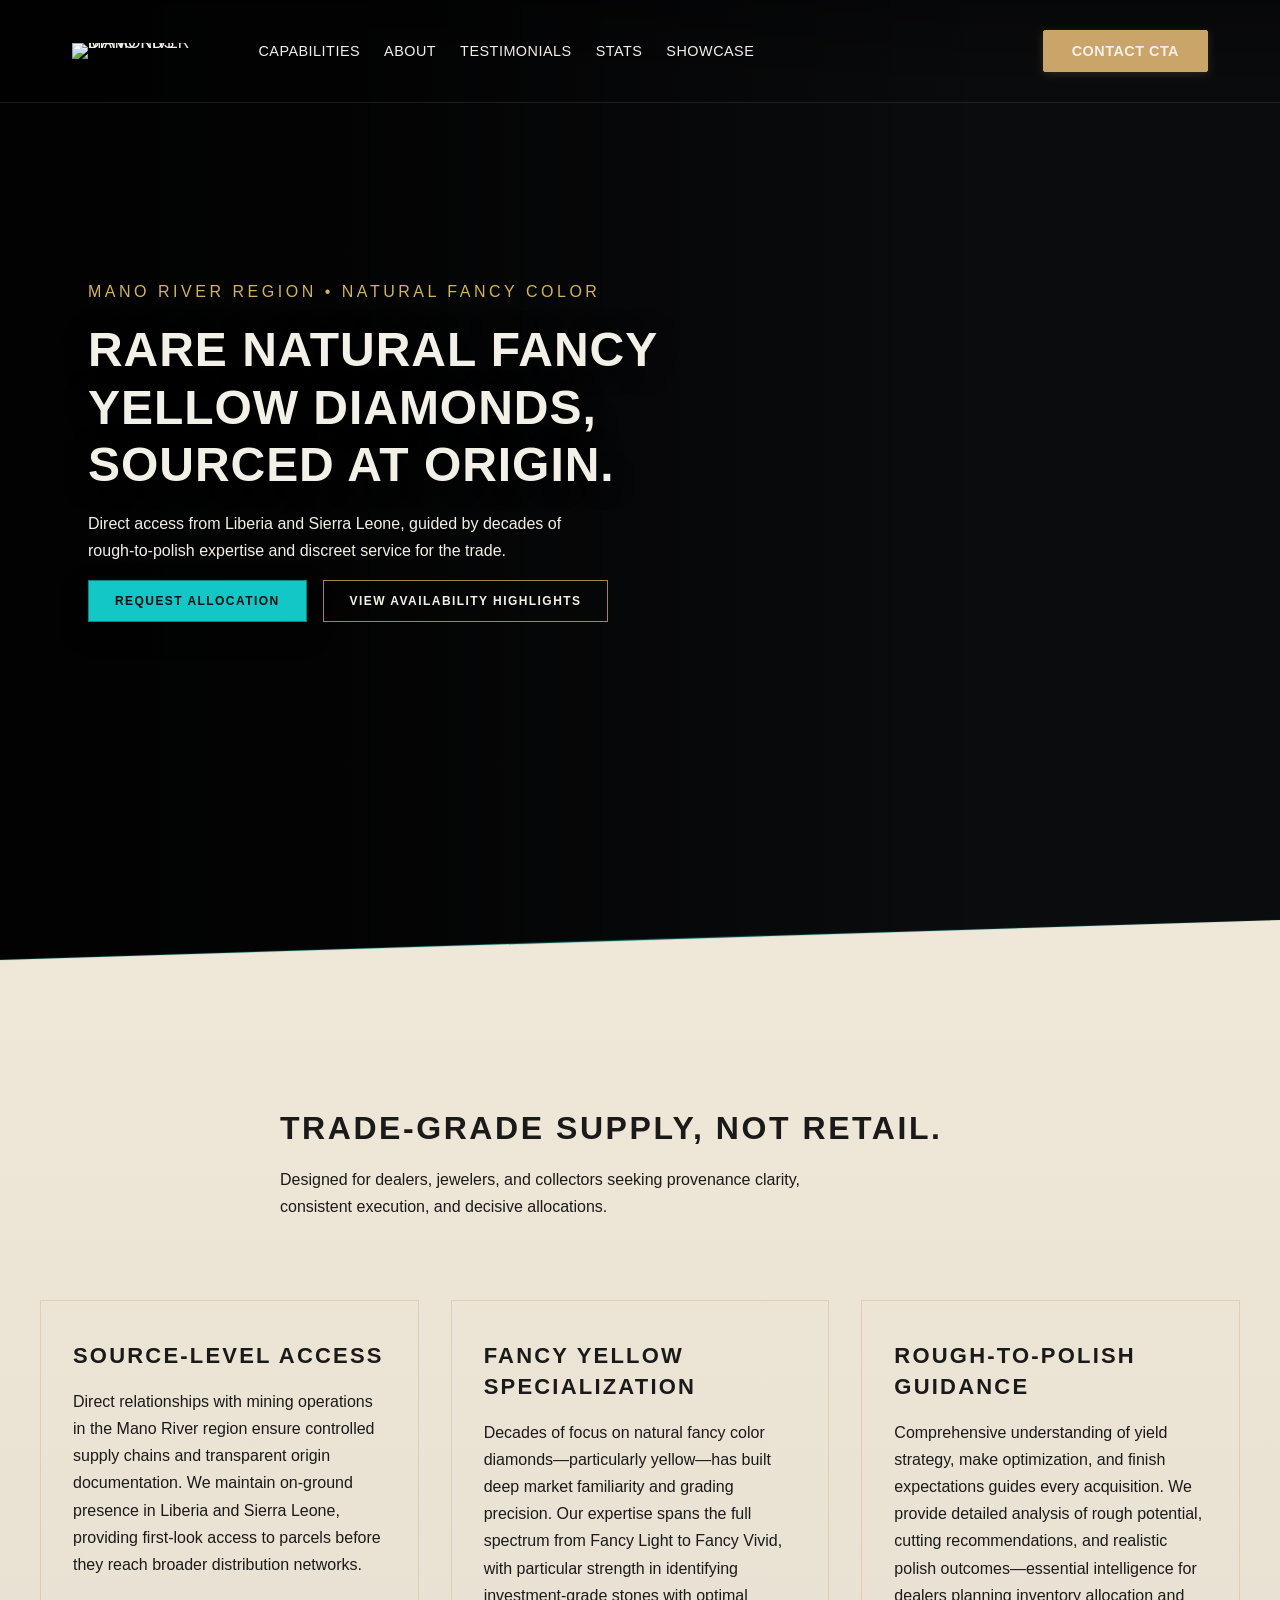
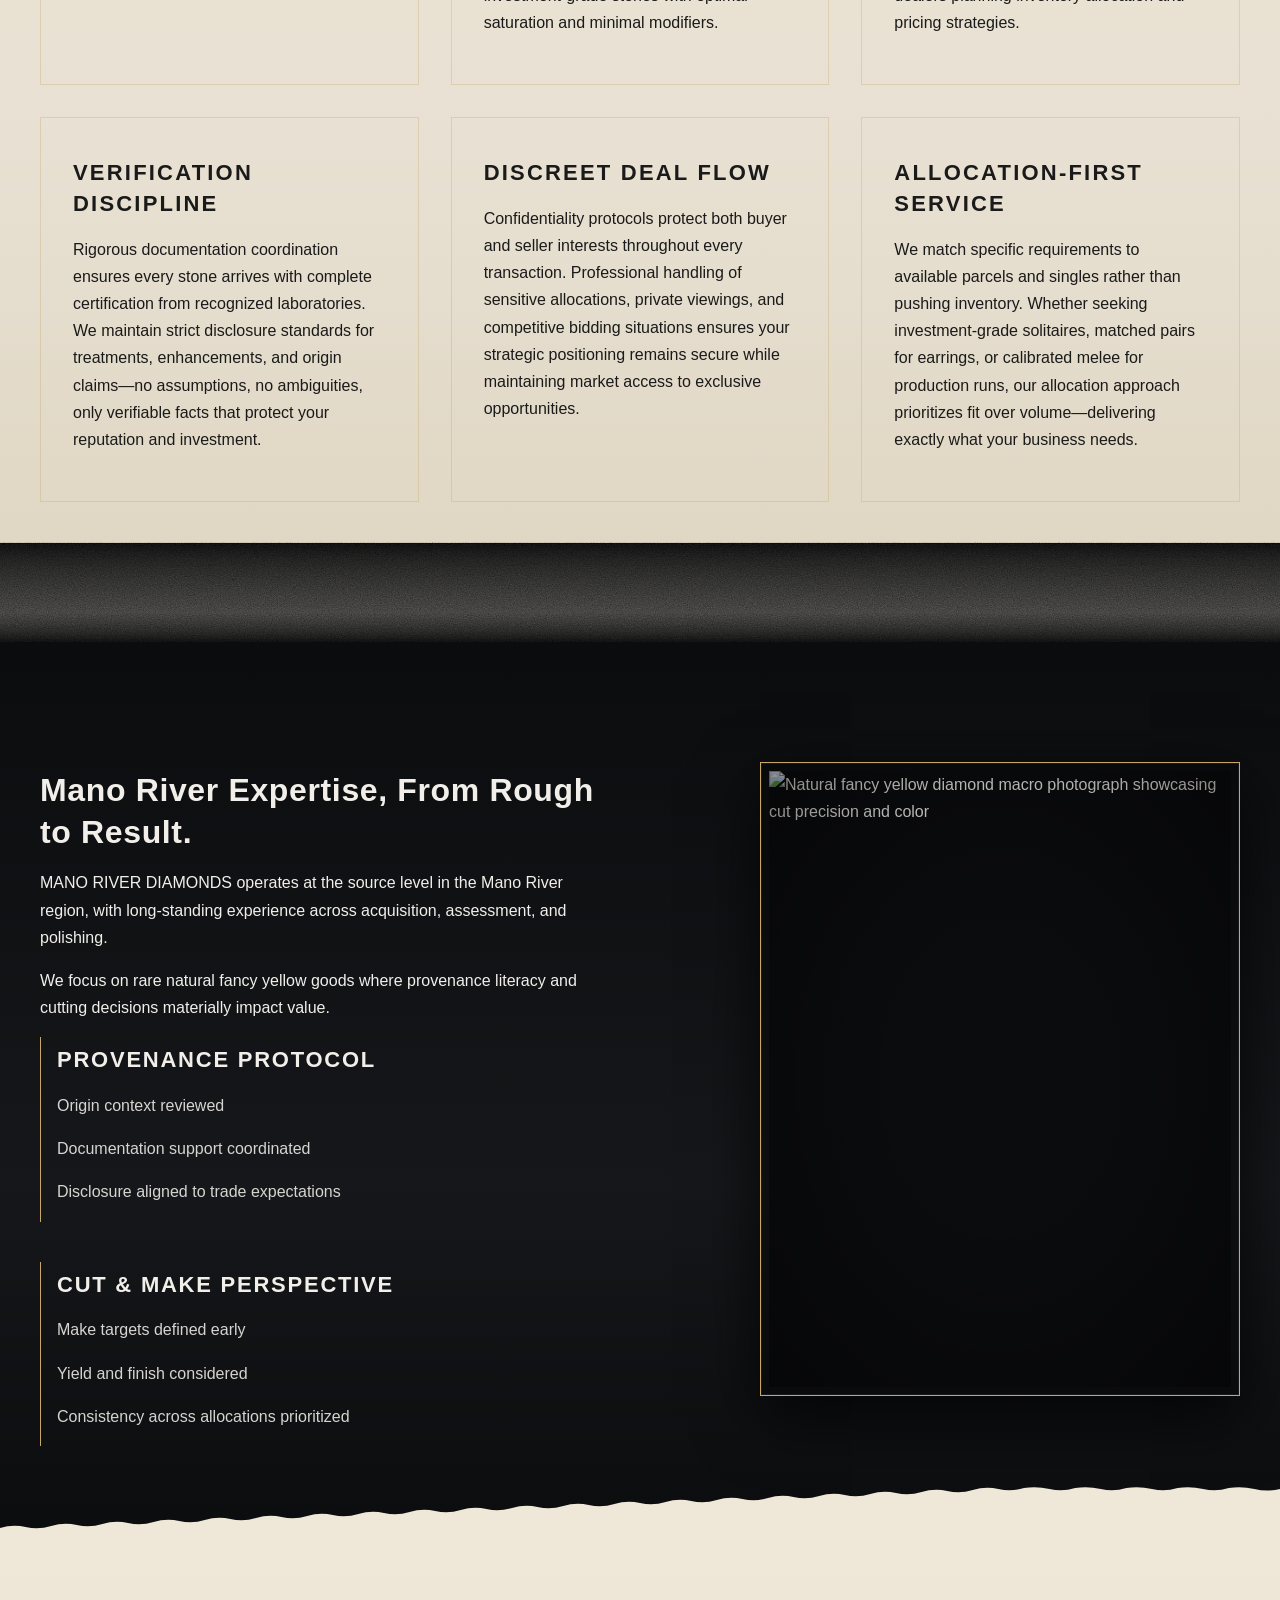
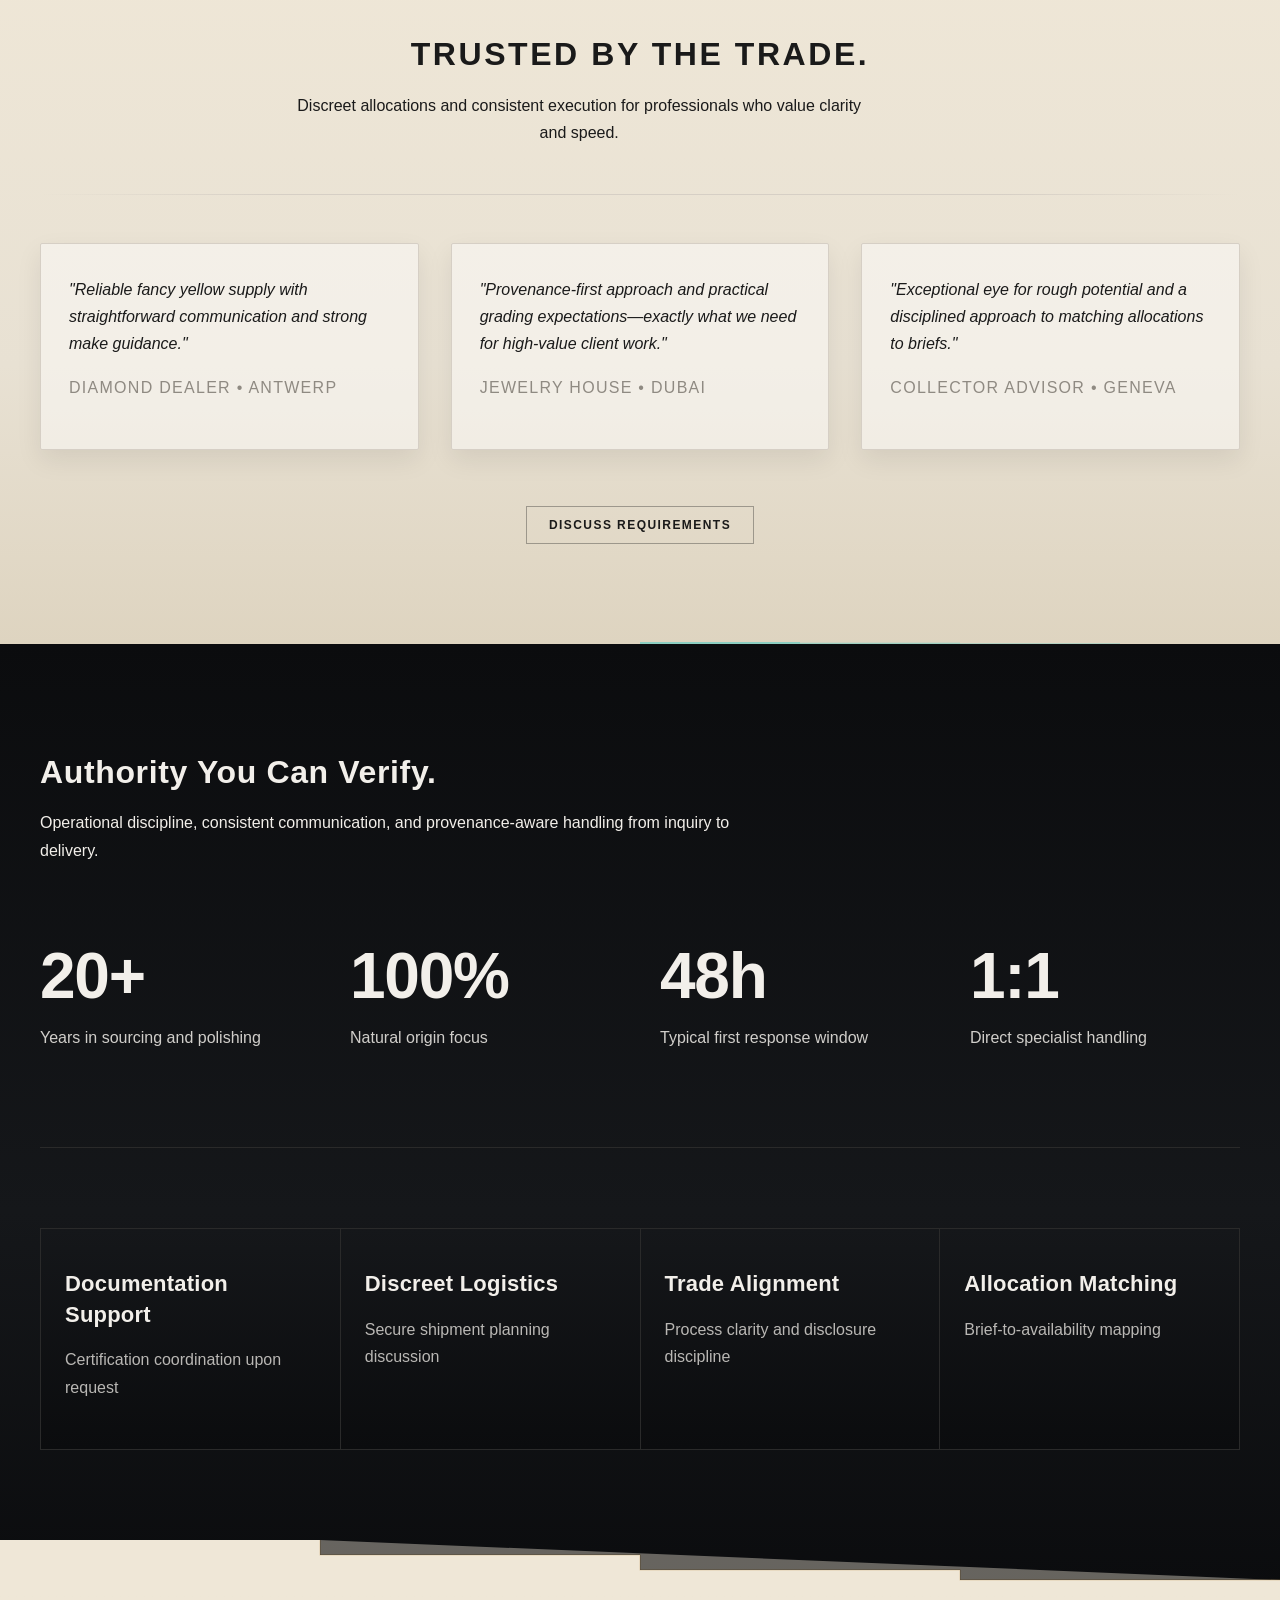
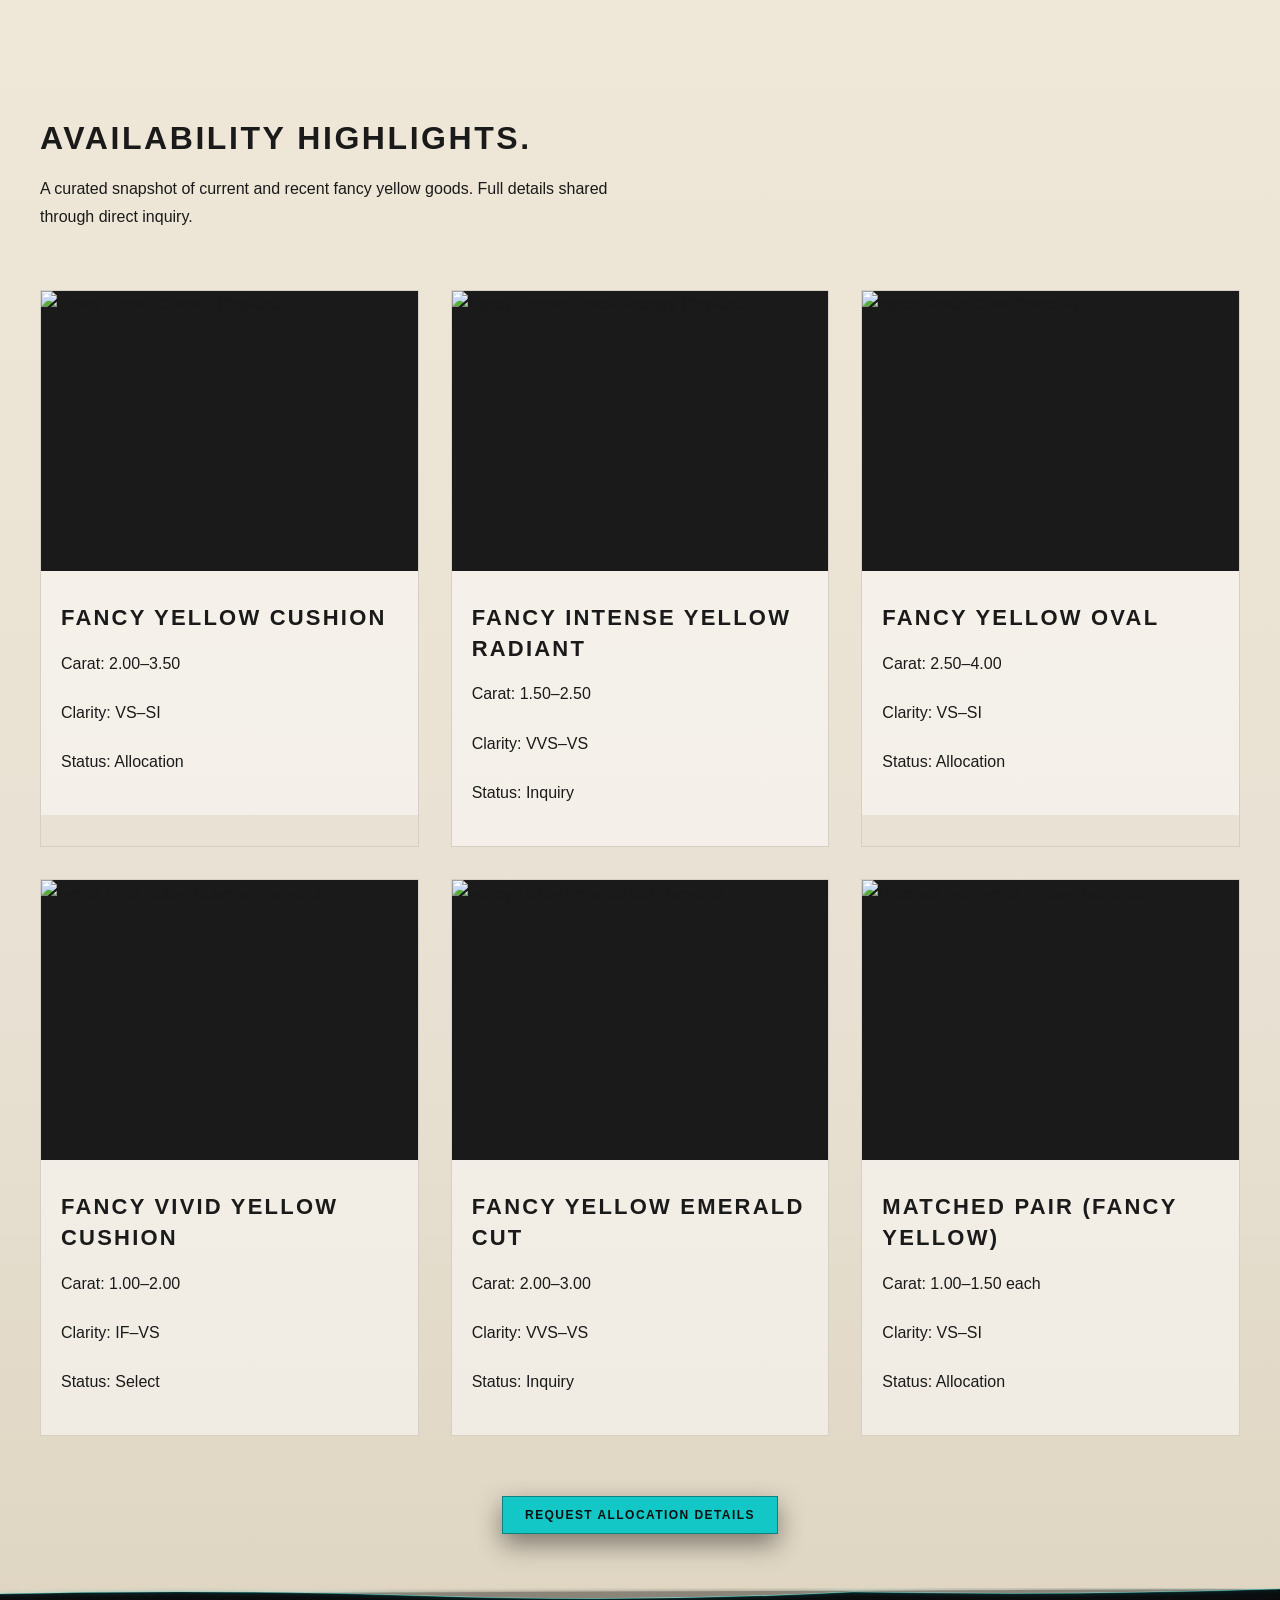
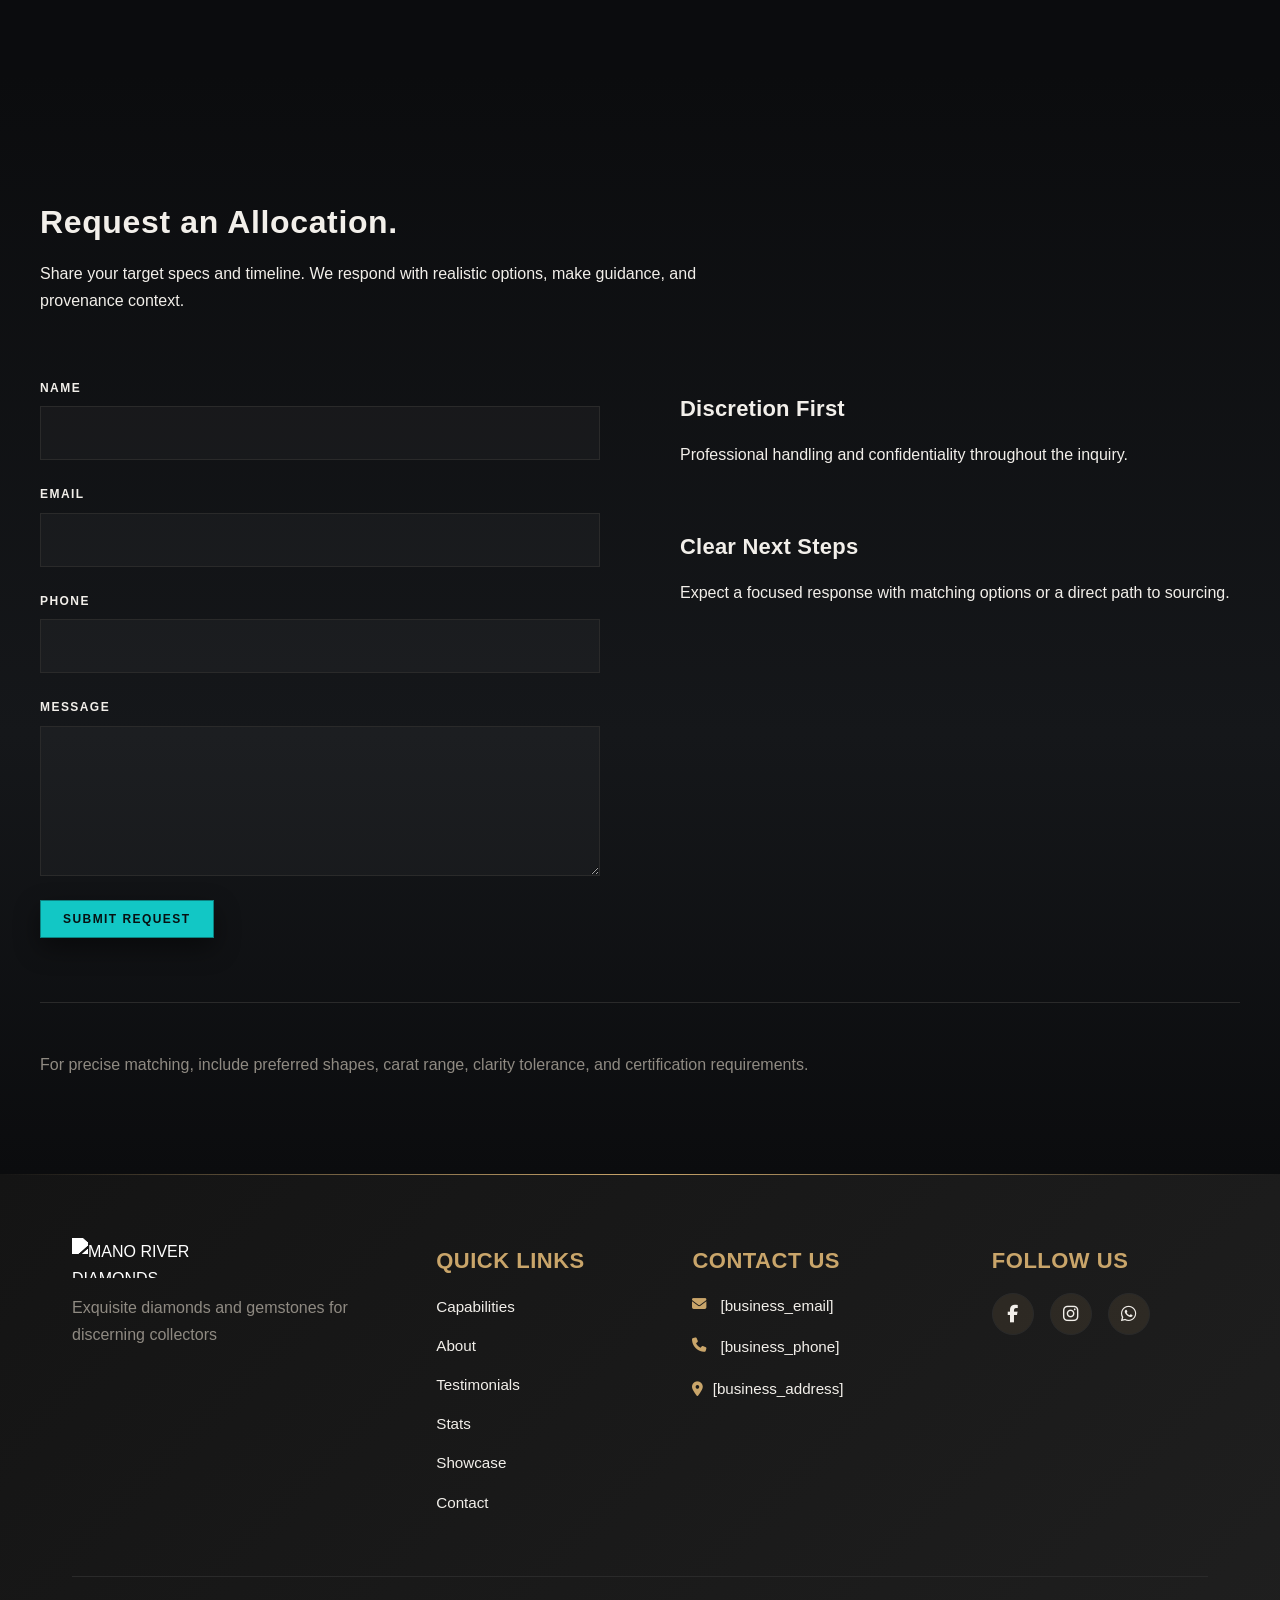
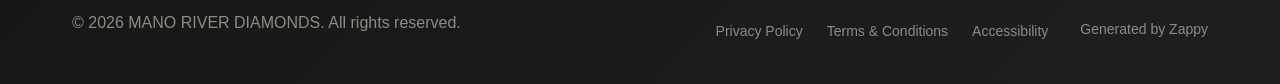
==== commit 58c6393d: "Background sync: Progressive GitHub Sync" ====
--- a/index.html
+++ b/index.html
@@ -242,6 +242,237 @@
     <script src="https://cdn.jsdelivr.net/npm/vanilla-cookieconsent@3/dist/cookieconsent.umd.js"></script>
     <!-- Mickidum Accessibility Toolbar -->
     <script src="https://cdn.jsdelivr.net/gh/mickidum/acc_toolbar/acctoolbar/acctoolbar.min.js"></script>
+
+<style data-zappy-section-v2-css="true">
+/* V2 Regenerated Section CSS */
+.home-Hero-section {
+  position: relative;
+  width: 100%;
+  min-height: 100vh;
+  display: flex;
+  align-items: center;
+  justify-content: flex-start;
+  overflow: visible;
+  padding-bottom: 80px;
+  background-color: #0B0C0E;
+  color: var(--text-light);
+}
+
+.home-Hero-section__background {
+  position: absolute;
+  top: 0;
+  left: 0;
+  width: 100%;
+  height: 100%;
+  background-size: cover;
+  background-position: center;
+  background-repeat: no-repeat;
+  z-index: 0;
+}
+
+.home-Hero-section__overlay {
+  position: absolute;
+  top: 0;
+  left: 0;
+  width: 100%;
+  height: 100%;
+  background: linear-gradient(90deg, rgba(0,0,0,0.85) 0%, rgba(0,0,0,0.72) 28%, rgba(0,0,0,0.35) 55%, rgba(0,0,0,0) 78%);
+  z-index: 1;
+  pointer-events: none;
+}
+
+.home-Hero-section__content-wrapper {
+  position: relative;
+  z-index: 2;
+  width: 100%;
+  max-width: 1200px;
+  margin: 0 auto;
+  padding: 0 48px;
+  display: flex;
+  align-items: center;
+  min-height: 100vh;
+}
+
+.home-Hero-section__content {
+  max-width: 580px;
+  margin-left: 0;
+}
+
+.home-Hero-section__provenance {
+  font-family: "Montserrat", system-ui, -apple-system, Segoe UI, Roboto, Arial, sans-serif;
+  font-size: 10px;
+  font-weight: 700;
+  letter-spacing: 0.22em;
+  text-transform: uppercase;
+  color: #D3B25C;
+  margin: 0 0 24px 0;
+  line-height: 1.4;
+}
+
+.home-Hero-section__headline {
+  font-family: "Cinzel", "Trajan Pro", "Times New Roman", serif;
+  font-size: 46px;
+  font-weight: 400;
+  letter-spacing: 0.02em;
+  line-height: 1.05;
+  color: #F3F0E7;
+  text-transform: uppercase;
+  margin: 0 0 28px 0;
+  text-shadow: 0 4px 24px rgba(0,0,0,0.65);
+}
+
+.home-Hero-section__supporting {
+  font-family: "Montserrat", system-ui, -apple-system, Segoe UI, Roboto, Arial, sans-serif;
+  font-size: 16px;
+  font-weight: 400;
+  line-height: 1.75;
+  color: #F3F0E7;
+  margin: 0 0 36px 0;
+  max-width: 520px;
+}
+
+.home-Hero-section__cta-group {
+  display: flex;
+  gap: 16px;
+  align-items: center;
+  flex-wrap: wrap;
+}
+
+.home-Hero-section__btn {
+  display: inline-block;
+  text-decoration: none;
+  font-family: "Montserrat", system-ui, -apple-system, Segoe UI, Roboto, Arial, sans-serif;
+  font-weight: 700;
+  letter-spacing: 0.12em;
+  text-transform: uppercase;
+  font-size: 12px;
+  line-height: 1;
+  padding: 14px 26px;
+  border-radius: 0px;
+  transition: all 0.25s ease;
+  cursor: pointer;
+}
+
+.home-Hero-section__btn--primary {
+  background: #12C7C5;
+  color: #071112;
+  border: 1px solid rgba(0,0,0,0.35);
+  box-shadow: 0 10px 26px rgba(0,0,0,0.45);
+}
+
+.home-Hero-section__btn--primary:hover {
+  background: #18D7D4;
+  box-shadow: 0 0 0 1px rgba(18,199,197,0.35), 0 0 34px rgba(18,199,197,0.22), 0 12px 32px rgba(0,0,0,0.55);
+  transform: translateY(-2px);
+}
+
+.home-Hero-section__btn--primary:focus {
+  outline: 2px solid #D3B25C;
+  outline-offset: 3px;
+}
+
+.home-Hero-section__btn--secondary {
+  background: transparent;
+  color: #F3F0E7;
+  border: 1px solid rgba(211,178,92,0.75);
+}
+
+.home-Hero-section__btn--secondary:hover {
+  background: rgba(211,178,92,0.12);
+  border-color: #D3B25C;
+  box-shadow: 0 8px 20px rgba(0,0,0,0.35);
+  transform: translateY(-2px);
+}
+
+.home-Hero-section__btn--secondary:focus {
+  outline: 2px solid #D3B25C;
+  outline-offset: 3px;
+}
+
+.home-Hero-section__divider-wrapper {
+  position: absolute;
+  bottom: 0;
+  left: 0;
+  width: 100%;
+  height: 80px;
+  pointer-events: none;
+  z-index: 5;
+}
+
+.home-Hero-section__divider-wrapper svg {
+  display: block;
+  width: 100%;
+  height: 100%;
+}
+
+@media (max-width: 768px) {
+  .home-Hero-section {
+    min-height: 100vh;
+    padding-bottom: 60px;
+  }
+
+  .home-Hero-section__content-wrapper {
+    padding: 100px 16px 0 16px;
+    min-height: calc(100vh - 60px);
+  }
+
+  .home-Hero-section__content {
+    max-width: 100%;
+  }
+
+  .home-Hero-section__provenance {
+    font-size: 9px;
+    letter-spacing: 0.18em;
+    margin-bottom: 18px;
+  }
+
+  .home-Hero-section__headline {
+    font-size: 32px;
+    line-height: 1.1;
+    margin-bottom: 20px;
+  }
+
+  .home-Hero-section__supporting {
+    font-size: 14px;
+    line-height: 1.65;
+    margin-bottom: 28px;
+  }
+
+  .home-Hero-section__cta-group {
+    flex-direction: column;
+    gap: 12px;
+    align-items: stretch;
+  }
+
+  .home-Hero-section__btn {
+    text-align: center;
+    padding: 12px 20px;
+    font-size: 11px;
+  }
+
+  .home-Hero-section__divider-wrapper {
+    height: 60px;
+  }
+
+  .home-Hero-section__overlay {
+    background: linear-gradient(180deg, rgba(0,0,0,0.82) 0%, rgba(0,0,0,0.68) 40%, rgba(0,0,0,0.45) 70%, rgba(0,0,0,0.25) 100%);
+  }
+}
+
+@media (min-width: 769px) and (max-width: 1024px) {
+  .home-Hero-section__content-wrapper {
+    padding: 0 32px;
+  }
+
+  .home-Hero-section__headline {
+    font-size: 38px;
+  }
+
+  .home-Hero-section__content {
+    max-width: 520px;
+  }
+}
+</style>
     <link rel="stylesheet" href="/styles.css">
 
     <style id="zappy-dropdown-submenu-styles">
@@ -783,33 +1014,31 @@
 </script>
   
   <main>
-    <section class="home-hero-section" data-layout-spec="Home-Hero" data-hero-type="fullscreen-scrim">
-  <div class="home-hero-bg-wrapper">
-    <img data-hero-bg="true" data-placeholder="home-hero-bg" data-context="Ultra-sharp macro photograph of a natural fancy yellow diamond in dramatic noir lighting. The diamond should be positioned slightly off-center, catching light to reveal internal fire and brilliance. Deep black background with subtle gradient lighting from left to right. High contrast, cinematic quality, showing the precise facets and natural color intensity of a premium yellow diamond. Professional gemological photography style with dramatic shadows and highlights emphasizing the stone's clarity and cut quality." width="1920" height="1080" src="/assets/site-home-hero-bg.webp" alt="Natural fancy yellow diamond macro photography" class="home-hero-bg-image">
+    <section class="home-Hero-section" data-layout-spec="Home-Hero" data-hero-type="fullscreen-scrim" data-zappy-section="true">
+  <div class="home-Hero-section__background" style="background-image: url('assets/site-home-hero-bg.webp');  background-size: cover; background-position: center;"></div>
+  <div class="home-Hero-section__overlay"></div>
+  <div class="home-Hero-section__content-wrapper">
+    <div class="home-Hero-section__content">
+      <p class="home-Hero-section__provenance">MANO RIVER REGION • NATURAL FANCY COLOR</p>
+      <h1 class="home-Hero-section__headline">Rare Natural Fancy Yellow Diamonds, Sourced at Origin.</h1>
+      <p class="home-Hero-section__supporting">Direct access from Liberia and Sierra Leone, guided by decades of rough-to-polish expertise and discreet service for the trade.</p>
+      <div class="home-Hero-section__cta-group">
+        <a href="#contact" class="home-Hero-section__btn home-Hero-section__btn--primary">Request Allocation</a>
+        <a href="#showcase" class="home-Hero-section__btn home-Hero-section__btn--secondary">View Availability Highlights</a>
+      </div>
+    </div>
   </div>
-  <div class="home-hero-scrim" aria-hidden="true"></div>
-  <div class="home-hero-content-wrapper">
-    <div class="home-hero-content">
-      <p class="home-hero-provenance">MANO RIVER REGION • NATURAL FANCY COLOR</p>
-      <h1 class="home-hero-headline">Rare Natural Fancy Yellow Diamonds, Sourced at Origin.</h1>
-      <h3 class="home-hero-subtitle">Direct access from Liberia and Sierra Leone, guided by decades of rough-to-polish expertise and discreet service for the trade.</h3>
-      <div class="home-hero-cta-group">
-        <a href="#contact" class="home-hero-btn-primary">Request Allocation</a>
-        <a href="#showcase" class="home-hero-btn-secondary">View Availability Highlights</a>
-      </div>
-    </div>
-  </div>
-  <div class="home-hero-divider-wrapper">
+  <div class="home-Hero-section__divider-wrapper">
     <svg data-no-icon-edit="true" aria-hidden="true" viewbox="0 0 1200 80" preserveaspectratio="none" xmlns="http://www.w3.org/2000/svg">
       <defs>
-        <linearGradient id="home-hero-divider-gradient" x1="0%" y1="0%" x2="100%" y2="0%">
-          <stop offset="0%" style="stop-color:rgba(18,199,197,0.35);stop-opacity:1"></stop>
-          <stop offset="50%" style="stop-color:rgba(18,199,197,0.12);stop-opacity:1"></stop>
-          <stop offset="100%" style="stop-color:rgba(18,199,197,0);stop-opacity:1"></stop>
+        <linearGradient id="home-Hero-divider-gradient" x1="0%" y1="0%" x2="100%" y2="0%">
+          <stop offset="0%" style="stop-color:#12C7C5;stop-opacity:0.18"></stop>
+          <stop offset="50%" style="stop-color:#12C7C5;stop-opacity:0.35"></stop>
+          <stop offset="100%" style="stop-color:#12C7C5;stop-opacity:0.08"></stop>
         </linearGradient>
       </defs>
-      <path d="M0,80 L0,40 L1200,20 L1200,80 Z" fill="#EFE7D7"></path>
-      <path d="M0,40 L1200,20" stroke="url(#home-hero-divider-gradient)" stroke-width="1.5" fill="#EFE7D7"></path>
+      <path d="M0,80 L0,60 L1200,20 L1200,80 Z" fill="#EFE7D7"></path>
+      <path d="M0,60 L1200,20" stroke="url(#home-Hero-divider-gradient)" stroke-width="1.5" fill="#EFE7D7"></path>
     </svg>
   </div>
 </section>
--- a/styles.css
+++ b/styles.css
@@ -4161,6 +4161,238 @@
   }
 }
 
+/* ═══════════════════════════════════════════════════════════
+   V2 REGENERATED SECTION CSS (Home-Hero)
+   Added: 2026-03-10T11:38:50.817Z
+   ═══════════════════════════════════════════════════════════ */
+.home-Hero-section {
+  position: relative;
+  width: 100%;
+  min-height: 100vh;
+  display: flex;
+  align-items: center;
+  justify-content: flex-start;
+  overflow: visible;
+  padding-bottom: 80px;
+  background-color: #0B0C0E;
+  color: var(--text-light);
+}
+
+.home-Hero-section__background {
+  position: absolute;
+  top: 0;
+  left: 0;
+  width: 100%;
+  height: 100%;
+  background-size: cover;
+  background-position: center;
+  background-repeat: no-repeat;
+  z-index: 0;
+}
+
+.home-Hero-section__overlay {
+  position: absolute;
+  top: 0;
+  left: 0;
+  width: 100%;
+  height: 100%;
+  background: linear-gradient(90deg, rgba(0,0,0,0.85) 0%, rgba(0,0,0,0.72) 28%, rgba(0,0,0,0.35) 55%, rgba(0,0,0,0) 78%);
+  z-index: 1;
+  pointer-events: none;
+}
+
+.home-Hero-section__content-wrapper {
+  position: relative;
+  z-index: 2;
+  width: 100%;
+  max-width: 1200px;
+  margin: 0 auto;
+  padding: 0 48px;
+  display: flex;
+  align-items: center;
+  min-height: 100vh;
+}
+
+.home-Hero-section__content {
+  max-width: 580px;
+  margin-left: 0;
+}
+
+.home-Hero-section__provenance {
+  font-family: "Montserrat", system-ui, -apple-system, Segoe UI, Roboto, Arial, sans-serif;
+  font-size: 10px;
+  font-weight: 700;
+  letter-spacing: 0.22em;
+  text-transform: uppercase;
+  color: #D3B25C;
+  margin: 0 0 24px 0;
+  line-height: 1.4;
+}
+
+.home-Hero-section__headline {
+  font-family: "Cinzel", "Trajan Pro", "Times New Roman", serif;
+  font-size: 46px;
+  font-weight: 400;
+  letter-spacing: 0.02em;
+  line-height: 1.05;
+  color: #F3F0E7;
+  text-transform: uppercase;
+  margin: 0 0 28px 0;
+  text-shadow: 0 4px 24px rgba(0,0,0,0.65);
+}
+
+.home-Hero-section__supporting {
+  font-family: "Montserrat", system-ui, -apple-system, Segoe UI, Roboto, Arial, sans-serif;
+  font-size: 16px;
+  font-weight: 400;
+  line-height: 1.75;
+  color: #F3F0E7;
+  margin: 0 0 36px 0;
+  max-width: 520px;
+}
+
+.home-Hero-section__cta-group {
+  display: flex;
+  gap: 16px;
+  align-items: center;
+  flex-wrap: wrap;
+}
+
+.home-Hero-section__btn {
+  display: inline-block;
+  text-decoration: none;
+  font-family: "Montserrat", system-ui, -apple-system, Segoe UI, Roboto, Arial, sans-serif;
+  font-weight: 700;
+  letter-spacing: 0.12em;
+  text-transform: uppercase;
+  font-size: 12px;
+  line-height: 1;
+  padding: 14px 26px;
+  border-radius: 0px;
+  transition: all 0.25s ease;
+  cursor: pointer;
+}
+
+.home-Hero-section__btn--primary {
+  background: #12C7C5;
+  color: #071112;
+  border: 1px solid rgba(0,0,0,0.35);
+  box-shadow: 0 10px 26px rgba(0,0,0,0.45);
+}
+
+.home-Hero-section__btn--primary:hover {
+  background: #18D7D4;
+  box-shadow: 0 0 0 1px rgba(18,199,197,0.35), 0 0 34px rgba(18,199,197,0.22), 0 12px 32px rgba(0,0,0,0.55);
+  transform: translateY(-2px);
+}
+
+.home-Hero-section__btn--primary:focus {
+  outline: 2px solid #D3B25C;
+  outline-offset: 3px;
+}
+
+.home-Hero-section__btn--secondary {
+  background: transparent;
+  color: #F3F0E7;
+  border: 1px solid rgba(211,178,92,0.75);
+}
+
+.home-Hero-section__btn--secondary:hover {
+  background: rgba(211,178,92,0.12);
+  border-color: #D3B25C;
+  box-shadow: 0 8px 20px rgba(0,0,0,0.35);
+  transform: translateY(-2px);
+}
+
+.home-Hero-section__btn--secondary:focus {
+  outline: 2px solid #D3B25C;
+  outline-offset: 3px;
+}
+
+.home-Hero-section__divider-wrapper {
+  position: absolute;
+  bottom: 0;
+  left: 0;
+  width: 100%;
+  height: 80px;
+  pointer-events: none;
+  z-index: 5;
+}
+
+.home-Hero-section__divider-wrapper svg {
+  display: block;
+  width: 100%;
+  height: 100%;
+}
+
+@media (max-width: 768px) {
+  .home-Hero-section {
+    min-height: 100vh;
+    padding-bottom: 60px;
+  }
+
+  .home-Hero-section__content-wrapper {
+    padding: 100px 16px 0 16px;
+    min-height: calc(100vh - 60px);
+  }
+
+  .home-Hero-section__content {
+    max-width: 100%;
+  }
+
+  .home-Hero-section__provenance {
+    font-size: 9px;
+    letter-spacing: 0.18em;
+    margin-bottom: 18px;
+  }
+
+  .home-Hero-section__headline {
+    font-size: 32px;
+    line-height: 1.1;
+    margin-bottom: 20px;
+  }
+
+  .home-Hero-section__supporting {
+    font-size: 14px;
+    line-height: 1.65;
+    margin-bottom: 28px;
+  }
+
+  .home-Hero-section__cta-group {
+    flex-direction: column;
+    gap: 12px;
+    align-items: stretch;
+  }
+
+  .home-Hero-section__btn {
+    text-align: center;
+    padding: 12px 20px;
+    font-size: 11px;
+  }
+
+  .home-Hero-section__divider-wrapper {
+    height: 60px;
+  }
+
+  .home-Hero-section__overlay {
+    background: linear-gradient(180deg, rgba(0,0,0,0.82) 0%, rgba(0,0,0,0.68) 40%, rgba(0,0,0,0.45) 70%, rgba(0,0,0,0.25) 100%);
+  }
+}
+
+@media (min-width: 769px) and (max-width: 1024px) {
+  .home-Hero-section__content-wrapper {
+    padding: 0 32px;
+  }
+
+  .home-Hero-section__headline {
+    font-size: 38px;
+  }
+
+  .home-Hero-section__content {
+    max-width: 520px;
+  }
+}
+
 /* ========== RTL MOBILE NAVBAR FIX (zappy-rtl-mobile-fix) ========== */
 /* High-specificity rules to ensure RTL positioning wins over any [lang="en"] conflicts */
 /* For RTL sites: hamburger on RIGHT, phone on LEFT (mirror of LTR layout) */
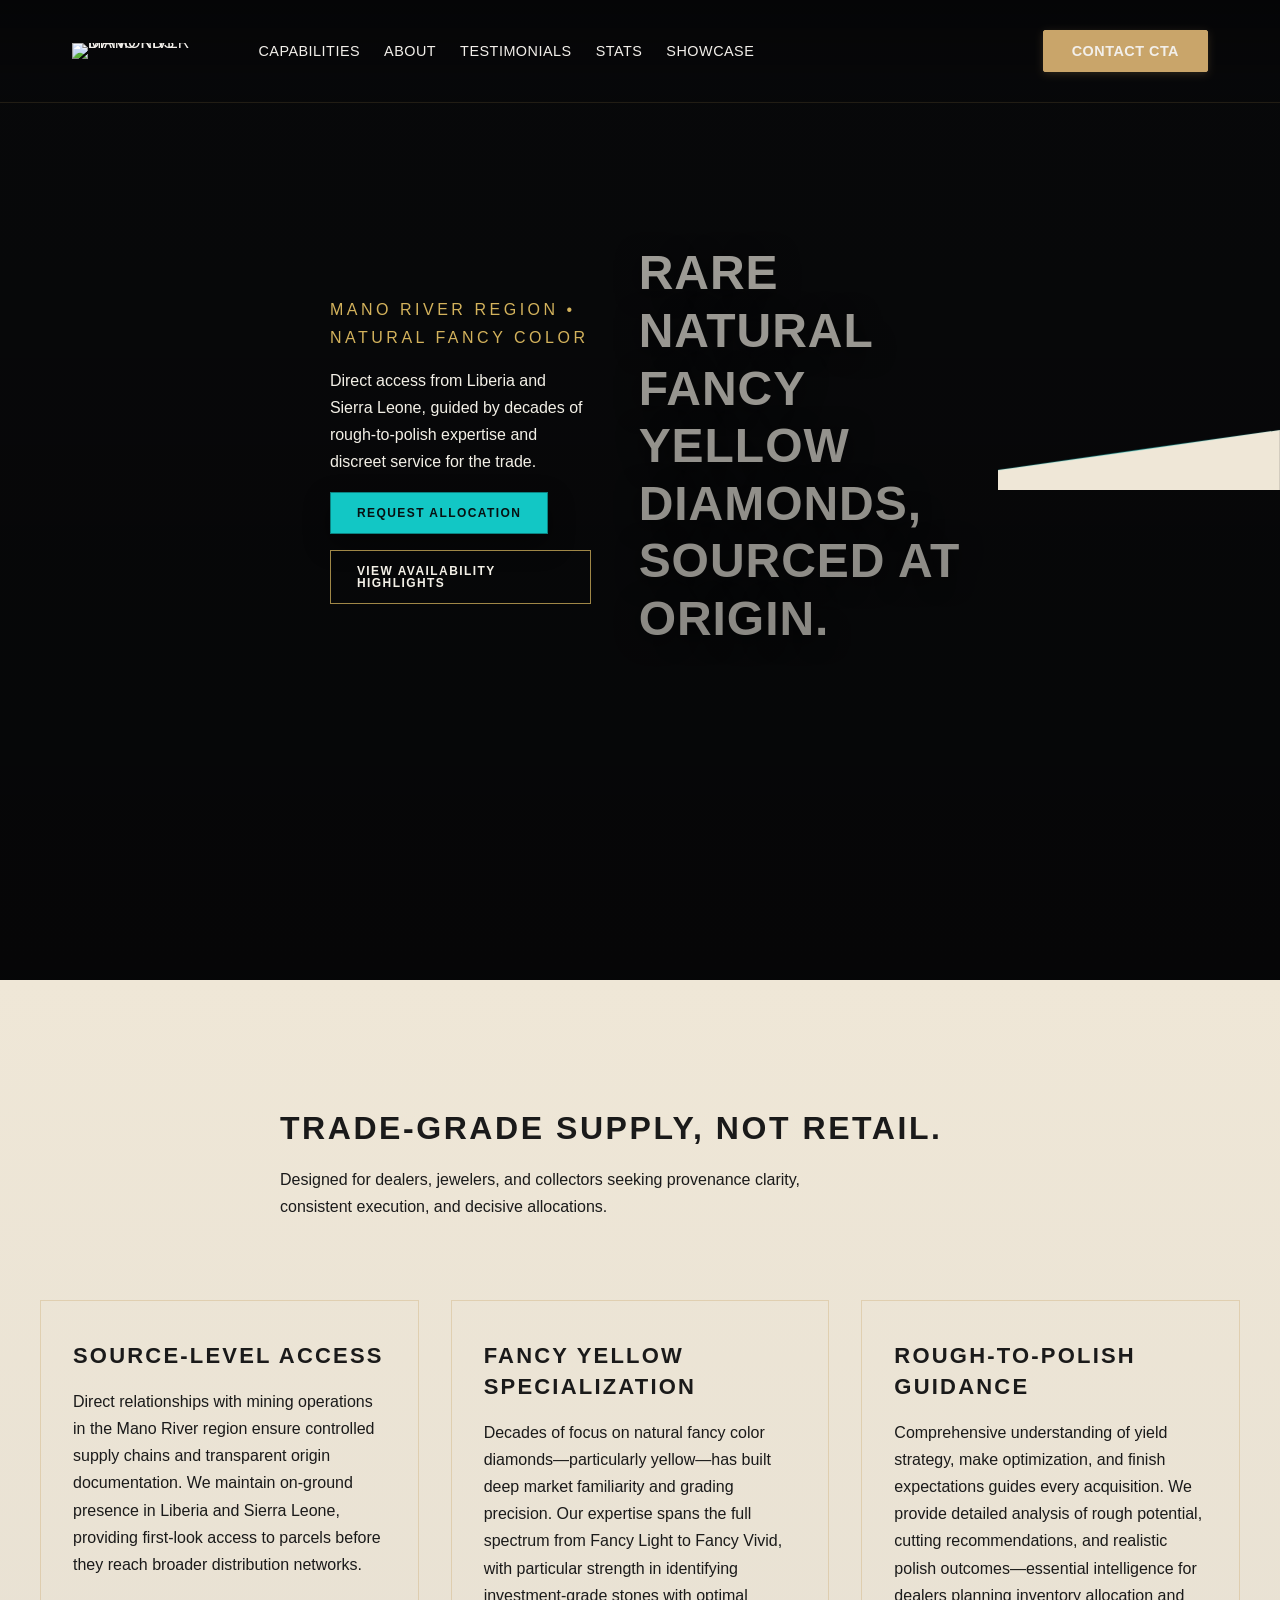
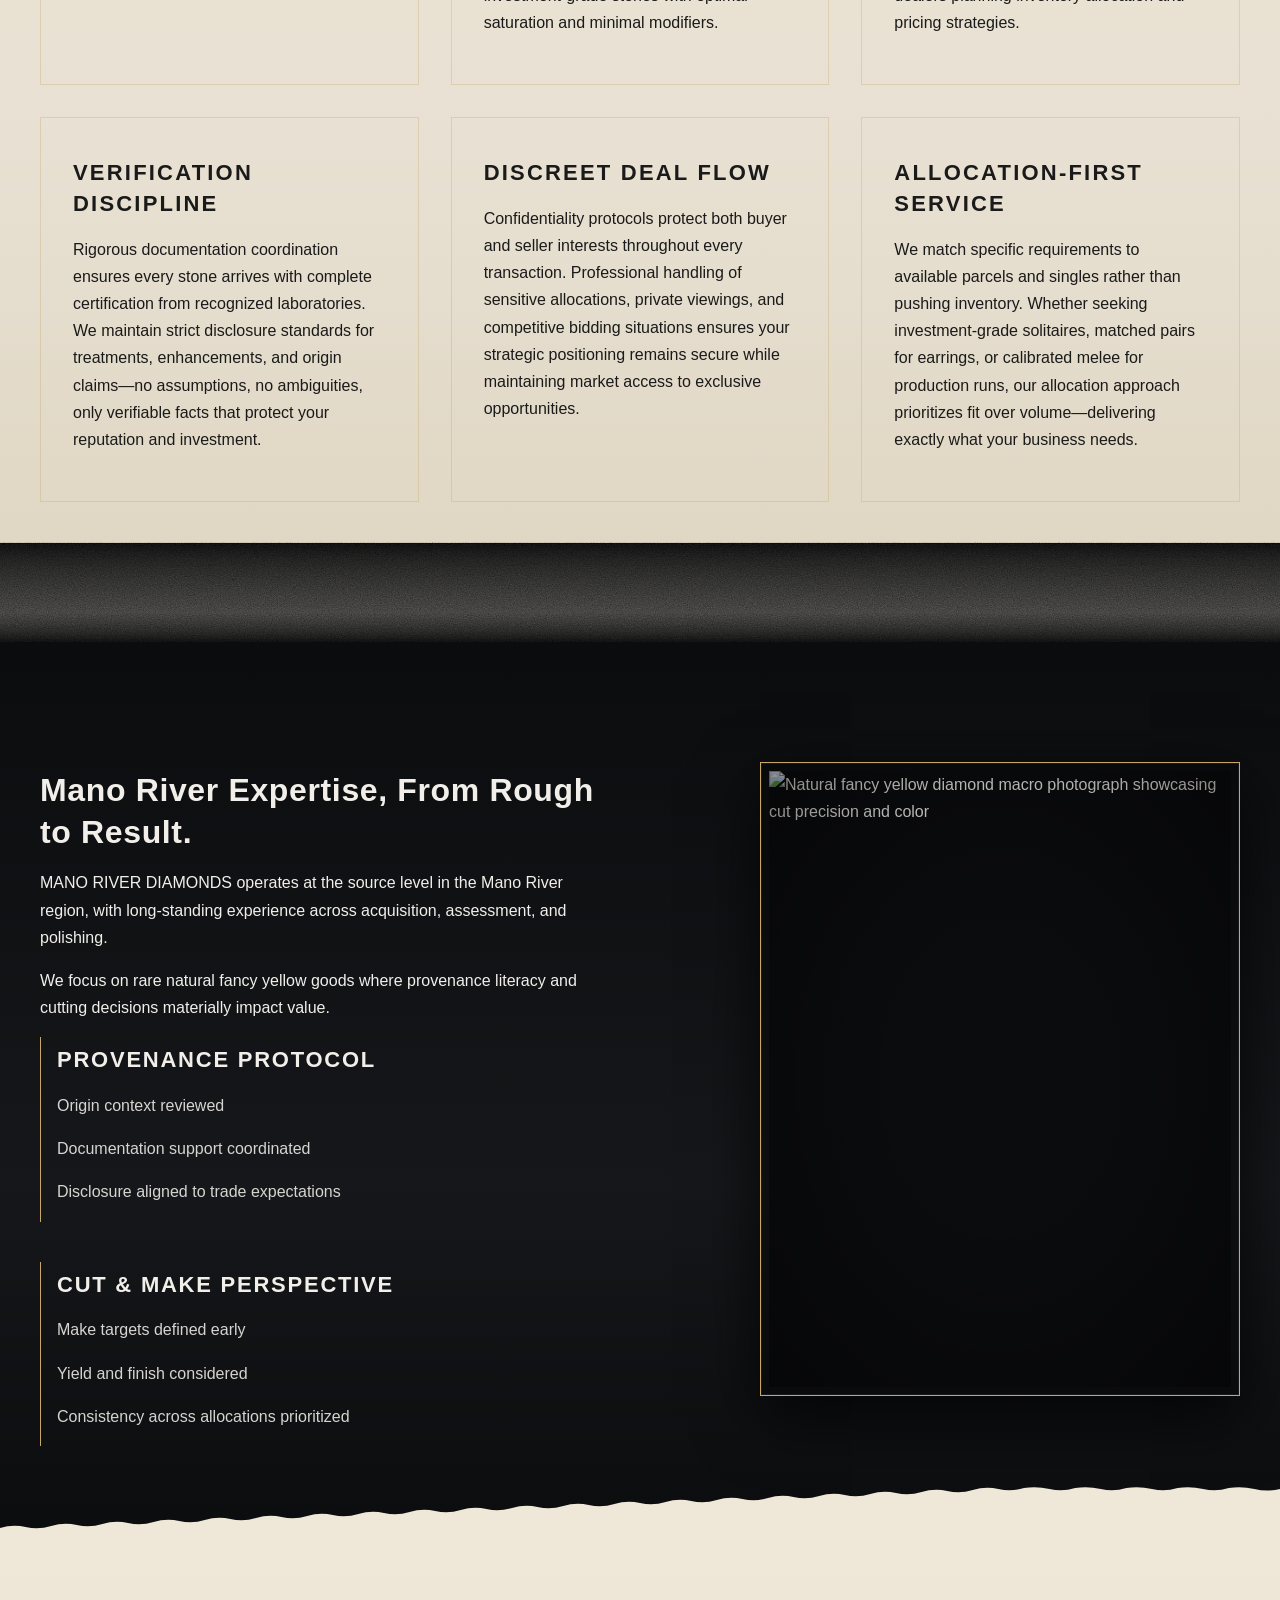
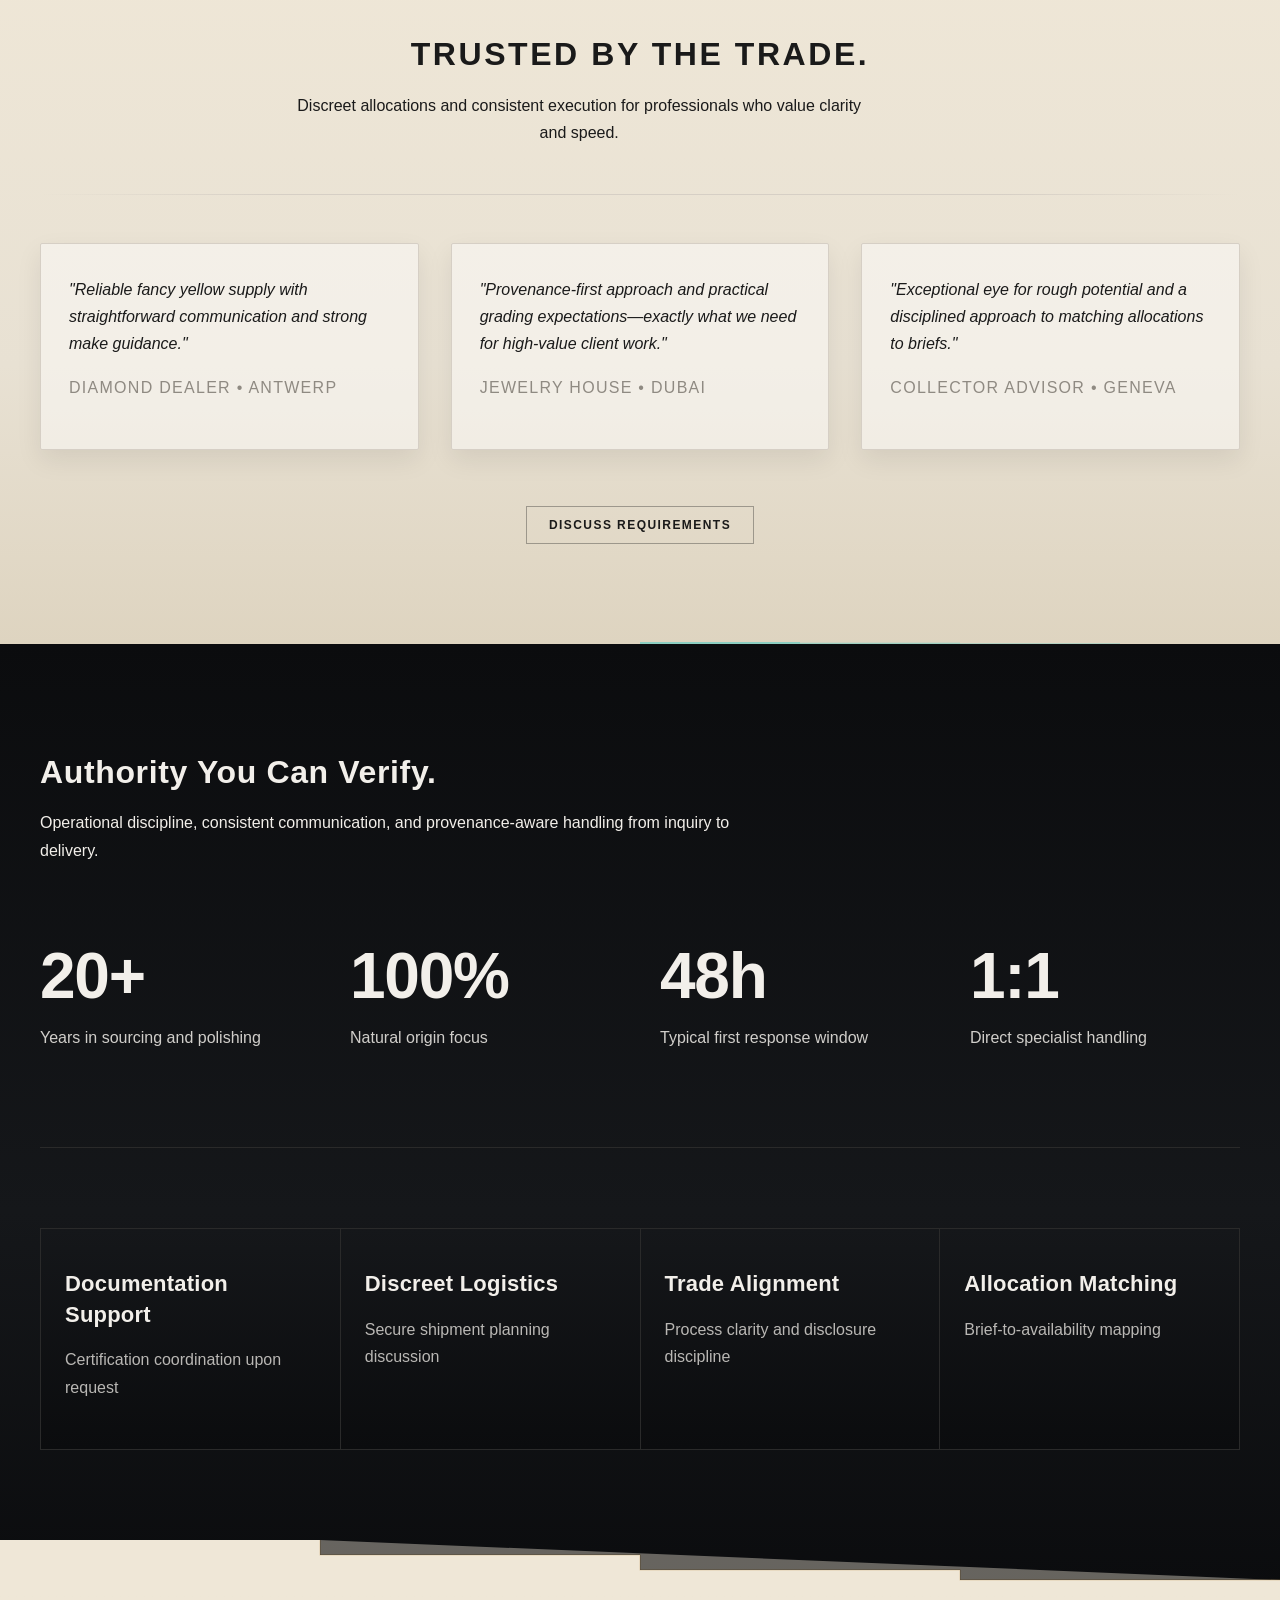
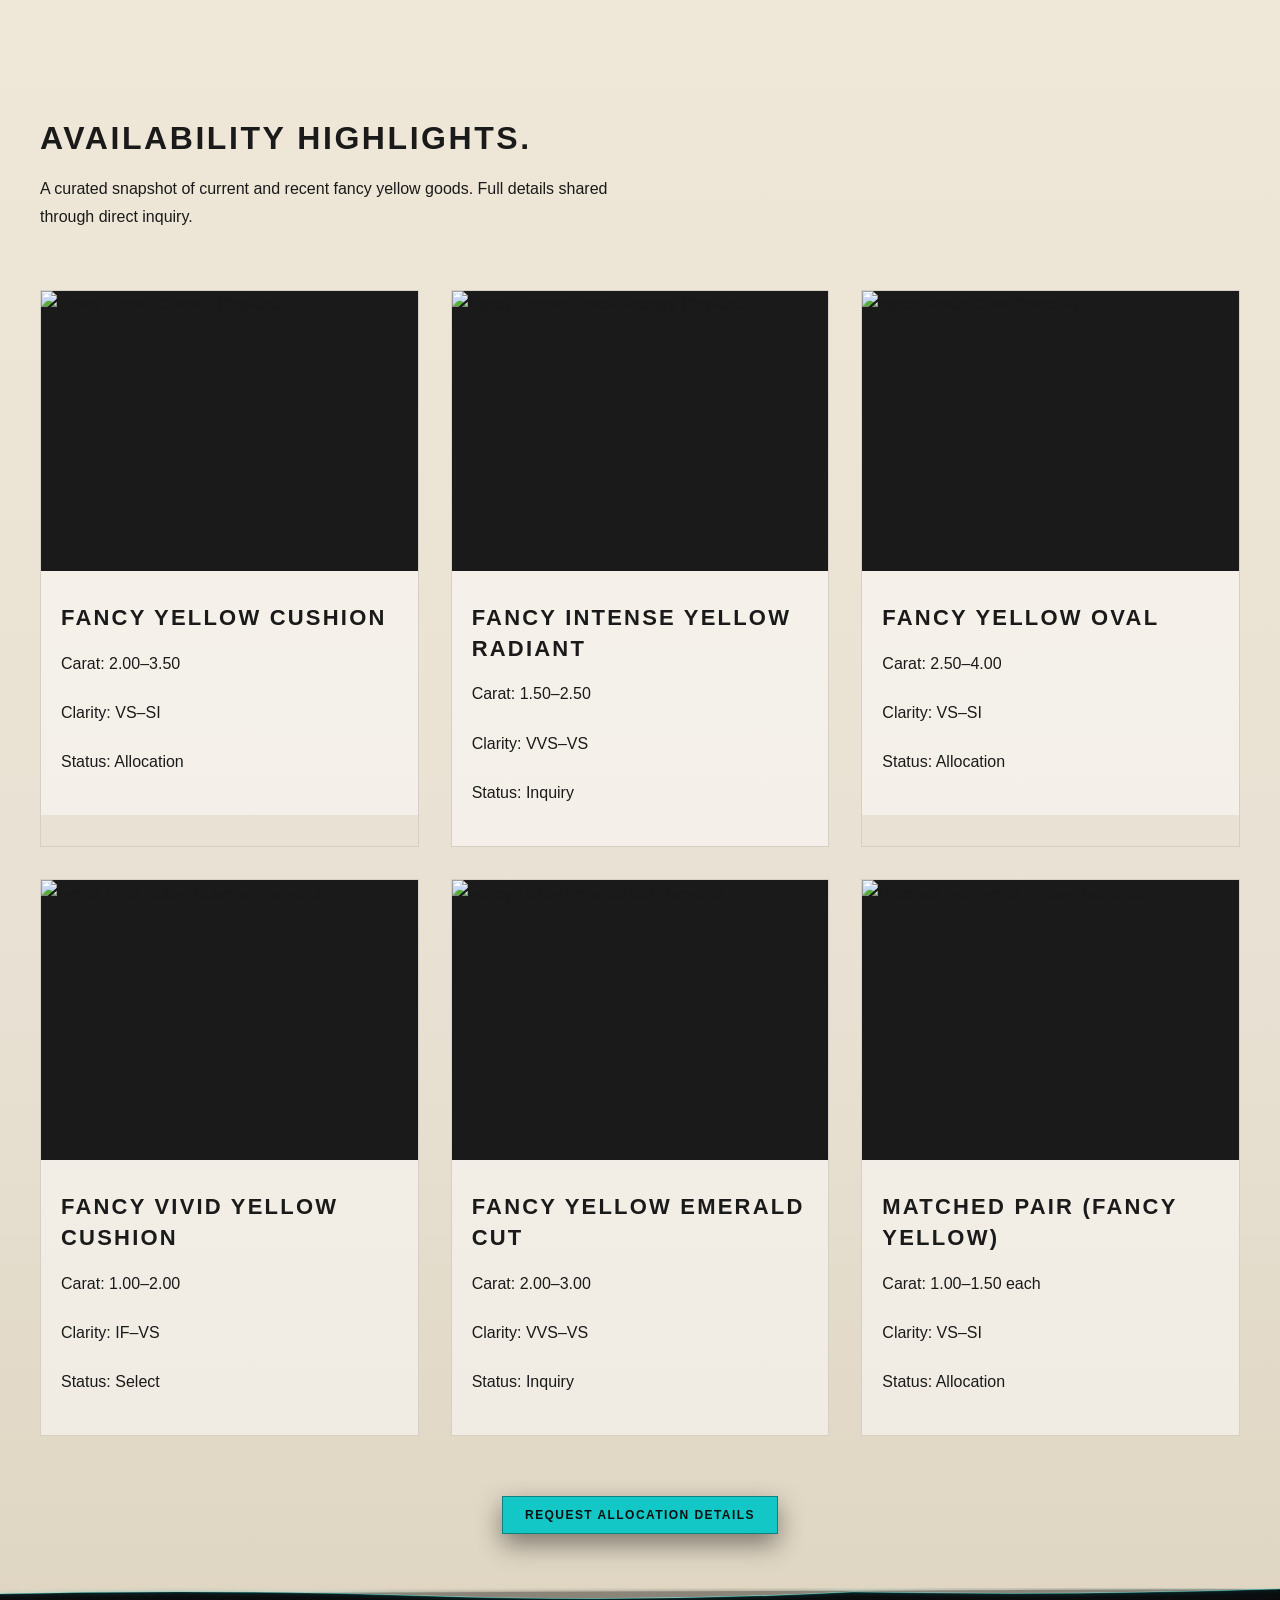
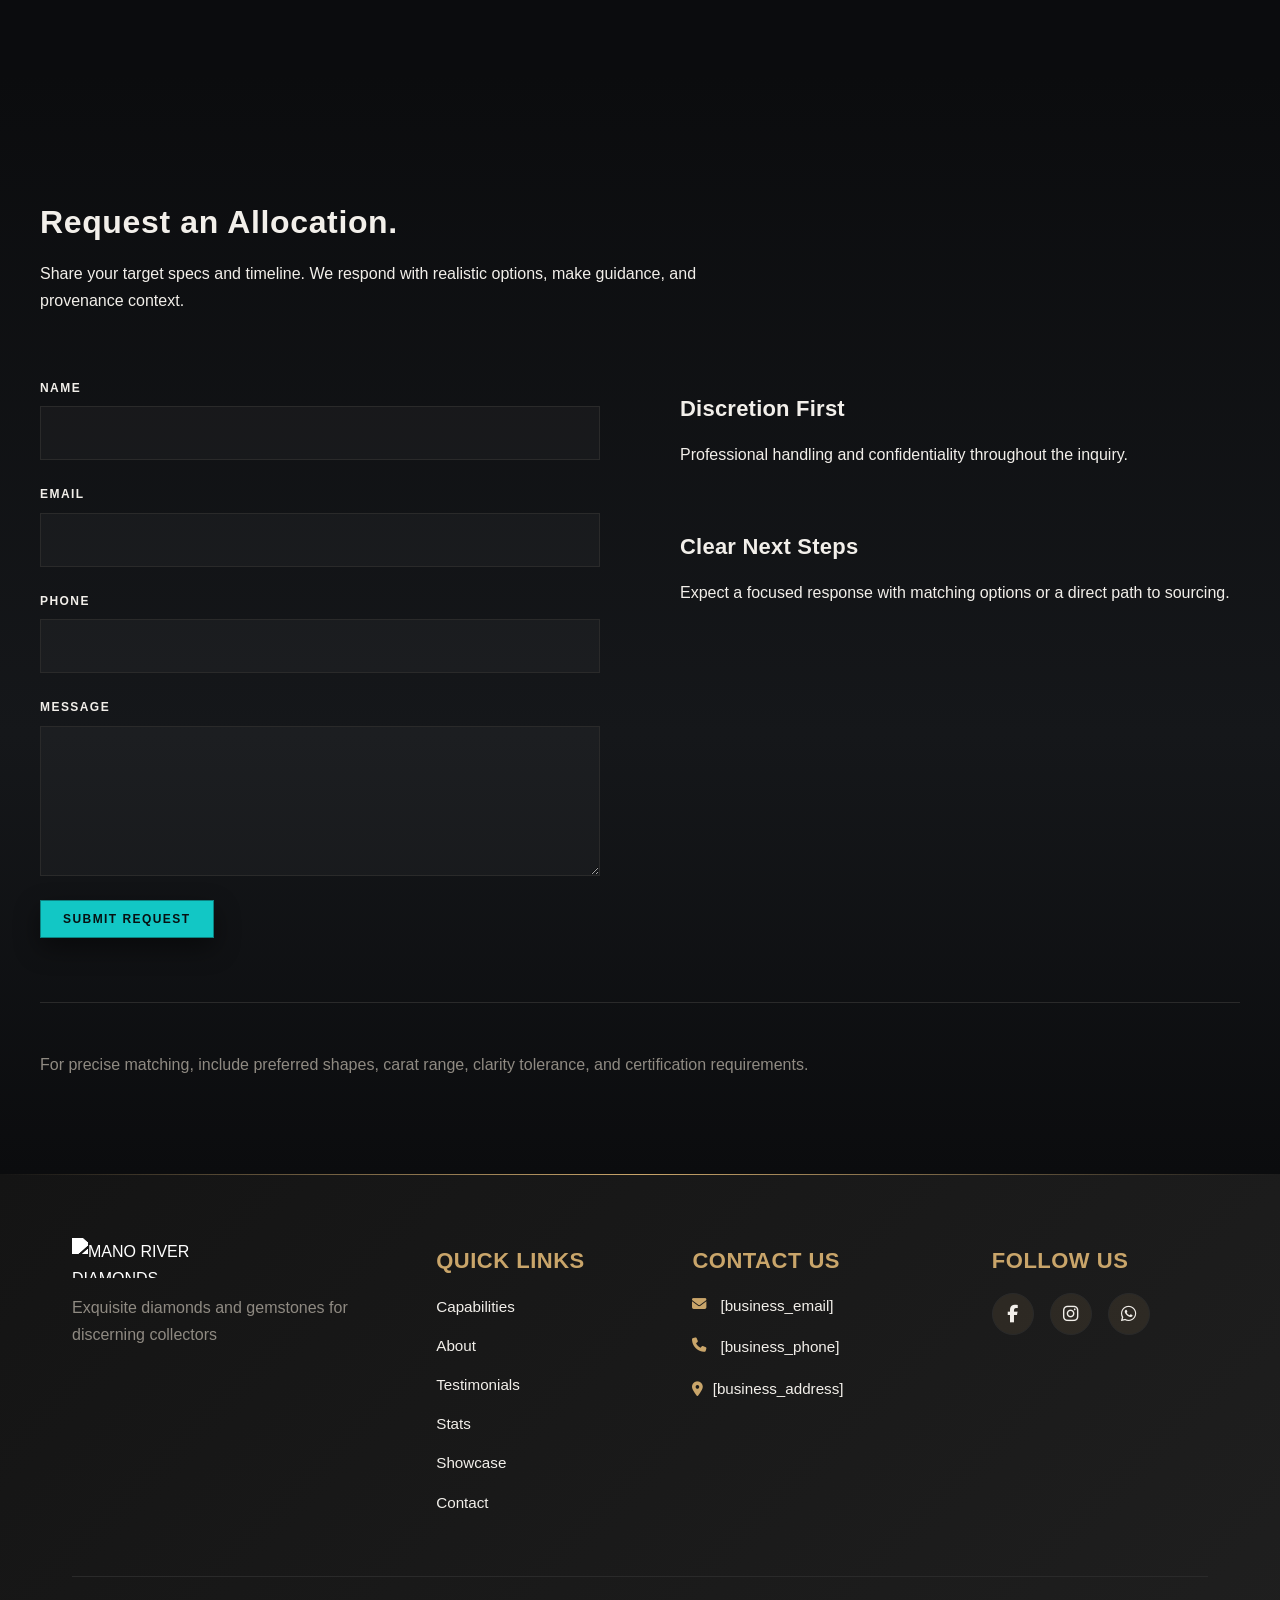
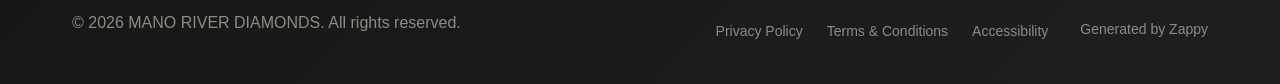
==== commit 0706f29e: "Background sync: Progressive GitHub Sync" ====
--- a/index.html
+++ b/index.html
@@ -556,16 +556,16 @@
 
   <nav class="navbar">
   <button class="mobile-toggle" id="mobileToggle" aria-label="Menu">
-    <svg class="hamburger-icon" width="24" height="24" viewbox="0 0 24 24" fill="none">
+    <svg class="hamburger-icon" width="24" height="24" viewBox="0 0 24 24" fill="none">
       <path d="M3 12h18M3 6h18M3 18h18" stroke="currentColor" stroke-width="2" stroke-linecap="round"></path>
     </svg>
-    <svg class="close-icon" width="24" height="24" viewbox="0 0 24 24" fill="none" style="display: none;">
+    <svg class="close-icon" width="24" height="24" viewBox="0 0 24 24" fill="none" style="display: none;">
       <path d="M18 6L6 18M6 6l12 12" stroke="currentColor" stroke-width="2" stroke-linecap="round"></path>
     </svg>
   </button>
   
   <button class="phone-header-btn" aria-label="Call">
-    <svg width="20" height="20" viewbox="0 0 24 24" fill="currentColor">
+    <svg width="20" height="20" viewBox="0 0 24 24" fill="currentColor">
       <path d="M22 16.92v3a2 2 0 0 1-2.18 2 19.79 19.79 0 0 1-8.63-3.07 19.5 19.5 0 0 1-6-6 19.79 19.79 0 0 1-3.07-8.67A2 2 0 0 1 4.11 2h3a2 2 0 0 1 2 1.72 12.84 12.84 0 0 0 .7 2.81 2 2 0 0 1-.45 2.11L8.09 9.91a16 16 0 0 0 6 6l1.27-1.27a2 2 0 0 1 2.11-.45 12.84 12.84 0 0 0 2.81.7A2 2 0 0 1 22 16.92z"></path>
     </svg>
   </button>
@@ -1014,22 +1014,34 @@
 </script>
   
   <main>
-    <section class="home-Hero-section" data-layout-spec="Home-Hero" data-hero-type="fullscreen-scrim" data-zappy-section="true">
-  <div class="home-Hero-section__background" style="background-image: url('assets/site-home-hero-bg.webp');  background-size: cover; background-position: center;"></div>
-  <div class="home-Hero-section__overlay"></div>
-  <div class="home-Hero-section__content-wrapper">
+    <section class="home-Hero-section" data-layout-spec="Home-Hero" data-hero-type="fullscreen-scrim" data-zappy-section="true" style="position: relative; overflow: hidden; --zappy-bg-overlay: rgba(0, 0, 0, 0.5)" id="zappy-section-1773219026372-2131" data-zappy-bg-type="video" data-zappy-bg-color="" data-zappy-bg-image="" data-zappy-bg-overlay-color="#000000" data-zappy-bg-overlay-opacity="50" data-zappy-bg-video-type="mp4" data-zappy-bg-video-url="assets/[base64].mp4">
+<div class="hero-video-background zappy-editable-video-bg" id="hero-video-bg-1773219063682" style="outline: none;">
+  <div class="hero-video-overlay" style="transition: background 0.3s; background: linear-gradient(rgba(0, 0, 0, 0.3), rgba(0, 0, 0, 0.5));"></div>
+  <video class="hero-video" autoplay="" muted="" loop="" playsinline="">
+    <source src="/assets/[base64].mp4" type="video/mp4">
+    Your browser does not support the video tag.
+  </video>
+  <img class="hero-video-fallback zappy-editable-image" src="/assets/site-home-hero-bg.webp" alt="Hero background" loading="lazy">
+</div><div class="zappy-section-video-bg" style="position:absolute;inset:0;z-index:0;overflow:hidden;pointer-events:none;"><div class="zappy-section-video-overlay hero-original-overlay-hidden" style="position:absolute;inset:0;z-index:1;background:rgba(0, 0, 0, 0.5);pointer-events:none;; display: none !important;"></div><video class="zappy-section-video" autoplay="" muted="" loop="" playsinline="" style="position:absolute;top:50%;left:50%;min-width:100%;min-height:100%;transform:translate(-50%, -50%);object-fit:cover;z-index:0;">
+  <source src="/assets/[base64].mp4" type="video/mp4">
+  Your browser does not support the video tag.
+</video></div>
+
+  <div class="home-Hero-section__background" style="background-image: url('assets/site-home-hero-bg.webp'); background-size: cover; background-position: center; position: relative; z-index: 2"></div>
+  <div class="home-Hero-section__overlay" style="display: none" data-zappy-original-bg="hidden"></div>
+  <div class="home-Hero-section__content-wrapper" style="position: relative; z-index: 2">
     <div class="home-Hero-section__content">
       <p class="home-Hero-section__provenance">MANO RIVER REGION • NATURAL FANCY COLOR</p>
-      <h1 class="home-Hero-section__headline">Rare Natural Fancy Yellow Diamonds, Sourced at Origin.</h1>
+      
       <p class="home-Hero-section__supporting">Direct access from Liberia and Sierra Leone, guided by decades of rough-to-polish expertise and discreet service for the trade.</p>
       <div class="home-Hero-section__cta-group">
-        <a href="#contact" class="home-Hero-section__btn home-Hero-section__btn--primary">Request Allocation</a>
-        <a href="#showcase" class="home-Hero-section__btn home-Hero-section__btn--secondary">View Availability Highlights</a>
-      </div>
-    </div>
-  </div>
-  <div class="home-Hero-section__divider-wrapper">
-    <svg data-no-icon-edit="true" aria-hidden="true" viewbox="0 0 1200 80" preserveaspectratio="none" xmlns="http://www.w3.org/2000/svg">
+        <a href="#contact" class="home-Hero-section__btn home-Hero-section__btn--primary" data-element-type="button" data-element-id="btn-1773219063670-99ymlluac" data-native-element="true">Request Allocation</a>
+        <a href="#showcase" class="home-Hero-section__btn home-Hero-section__btn--secondary" data-element-type="button" data-element-id="btn-1773219063670-9hhc4l2f6" data-native-element="true">View Availability Highlights</a>
+      </div>
+    </div>
+  </div><h1 class="home-Hero-section__headline" style="" data-element-id="move-1773219073189-f16pci5q">Rare Natural Fancy Yellow Diamonds, Sourced at Origin.</h1>
+  <div class="home-Hero-section__divider-wrapper" style="position: relative; z-index: 2">
+    <svg data-no-icon-edit="true" aria-hidden="true" viewBox="0 0 1200 80" preserveAspectRatio="none" xmlns="http://www.w3.org/2000/svg">
       <defs>
         <linearGradient id="home-Hero-divider-gradient" x1="0%" y1="0%" x2="100%" y2="0%">
           <stop offset="0%" style="stop-color:#12C7C5;stop-opacity:0.18"></stop>
@@ -1084,7 +1096,7 @@
   </div>
   
   <div class="capabilities-divider-wrapper">
-    <svg data-no-icon-edit="true" aria-hidden="true" viewbox="0 0 1200 100" preserveaspectratio="none" xmlns="http://www.w3.org/2000/svg">
+    <svg data-no-icon-edit="true" aria-hidden="true" viewBox="0 0 1200 100" preserveAspectRatio="none" xmlns="http://www.w3.org/2000/svg">
       <defs>
         <linearGradient id="divider-fade" x1="0%" y1="0%" x2="0%" y2="100%">
           <stop offset="0%" style="stop-color:#141414;stop-opacity:1"></stop>
@@ -1092,7 +1104,7 @@
           <stop offset="100%" style="stop-color:#141414;stop-"></stop>
         </linearGradient>
         <filter id="grain-noise">
-          <feTurbulence type="fractalNoise" basefrequency="0.9" numoctaves="4" seed="2"></feTurbulence>
+          <feTurbulence type="fractalNoise" baseFrequency="0.9" numOctaves="4" seed="2"></feTurbulence>
           <feColorMatrix type="saturate" values="0"></feColorMatrix>
           <feBlend mode="multiply" in="SourceGraphic"></feBlend>
         </filter>
@@ -1135,7 +1147,7 @@
   </div>
   
   <div class="home-about-divider-wrapper">
-    <svg data-no-icon-edit="true" aria-hidden="true" viewbox="0 0 1200 60" preserveaspectratio="none" xmlns="http://www.w3.org/2000/svg">
+    <svg data-no-icon-edit="true" aria-hidden="true" viewBox="0 0 1200 60" preserveAspectRatio="none" xmlns="http://www.w3.org/2000/svg">
       <path d="M0,60 L0,42 Q12,38 24,41 Q36,44 48,40 Q60,36 72,39 Q84,42 96,38 Q108,34 120,37 Q132,40 144,36 Q156,32 168,35 Q180,38 192,34 Q204,30 216,33 Q228,36 240,32 Q252,28 264,31 Q276,34 288,30 Q300,26 312,29 Q324,32 336,28 Q348,24 360,27 Q372,30 384,26 Q396,22 408,25 Q420,28 432,24 Q444,20 456,23 Q468,26 480,22 Q492,18 504,21 Q516,24 528,20 Q540,16 552,19 Q564,22 576,18 Q588,14 600,17 Q612,20 624,16 Q636,12 648,15 Q660,18 672,14 Q684,10 696,13 Q708,16 720,12 Q732,8 744,11 Q756,14 768,10 Q780,6 792,9 Q804,12 816,8 Q828,4 840,7 Q852,10 864,6 Q876,2 888,5 Q900,8 912,4 Q924,0 936,3 Q948,6 960,2 Q972,0 984,3 Q996,6 1008,2 Q1020,0 1032,3 Q1044,6 1056,2 Q1068,0 1080,3 Q1092,6 1104,2 Q1116,0 1128,3 Q1140,6 1152,2 Q1164,0 1176,3 Q1188,6 1200,3 L1200,60 Z" fill="#EFE7D7"></path>
     </svg>
   </div>
@@ -1173,7 +1185,7 @@
   </div>
   
   <div class="home-testimonials-divider-wrapper">
-    <svg data-no-icon-edit="true" aria-hidden="true" viewbox="0 0 1200 2" preserveaspectratio="none" xmlns="http://www.w3.org/2000/svg">
+    <svg data-no-icon-edit="true" aria-hidden="true" viewBox="0 0 1200 2" preserveAspectRatio="none" xmlns="http://www.w3.org/2000/svg">
       <defs>
         <linearGradient id="home-testimonials-prism-gradient" x1="0%" y1="0%" x2="100%" y2="0%">
           <stop offset="0%" style="stop-color:#12C7C5;stop-opacity:1"></stop>
@@ -1237,7 +1249,7 @@
   </div>
 
   <div class="home-stats-divider-wrapper">
-    <svg data-no-icon-edit="true" aria-hidden="true" viewbox="0 0 1200 80" preserveaspectratio="none" xmlns="http://www.w3.org/2000/svg">
+    <svg data-no-icon-edit="true" aria-hidden="true" viewBox="0 0 1200 80" preserveAspectRatio="none" xmlns="http://www.w3.org/2000/svg">
       <path d="M0,80 L0,30 L300,30 L300,45 L600,45 L600,60 L900,60 L900,70 L1200,70 L1200,80 Z" fill="#EFE7D7"></path>
       <path d="M300,30 L300,45 L600,45 L600,60 L900,60 L900,70 L1200,70" stroke="var(--accent)" stroke-width="1" fill="#EFE7D7" opacity="0.4"></path>
     </svg>
@@ -1343,7 +1355,7 @@
   </div>
 
   <div class="home-showcase-divider-wrapper">
-    <svg data-no-icon-edit="true" aria-hidden="true" viewbox="0 0 1200 120" preserveaspectratio="none" xmlns="http://www.w3.org/2000/svg">
+    <svg data-no-icon-edit="true" aria-hidden="true" viewBox="0 0 1200 120" preserveAspectRatio="none" xmlns="http://www.w3.org/2000/svg">
       <defs>
         <linearGradient id="home-showcase-gradient" x1="0%" y1="0%" x2="100%" y2="0%">
           <stop offset="0%" style="stop-color:#0B0C0E;stop-opacity:0.3"></stop>
@@ -1351,7 +1363,7 @@
           <stop offset="100%" style="stop-color:#0B0C0E;stop-opacity:1"></stop>
         </linearGradient>
         <filter id="home-showcase-glow">
-          <feGaussianBlur stddeviation="2" result="coloredBlur"></feGaussianBlur>
+          <feGaussianBlur stdDeviation="2" result="coloredBlur"></feGaussianBlur>
           <feMerge>
             <feMergeNode in="coloredBlur"></feMergeNode>
             <feMergeNode in="SourceGraphic"></feMergeNode>
--- a/styles.css
+++ b/styles.css
@@ -4393,6 +4393,187 @@
   }
 }
 
+
+/* Hero Video Background Styles */
+.hero-video-background {
+  position: absolute !important;
+  top: 0 !important;
+  left: 0 !important;
+  right: 0 !important;
+  bottom: 0 !important;
+  width: 100% !important;
+  height: 100% !important;
+  overflow: hidden !important;
+  z-index: 0 !important;
+  pointer-events: auto;
+}
+
+.hero-video-background .hero-video-overlay {
+  position: absolute;
+  top: 0;
+  left: 0;
+  width: 100%;
+  height: 100%;
+  background: linear-gradient(to bottom, rgba(0,0,0,0.3), rgba(0,0,0,0.5));
+  z-index: 1;
+  pointer-events: none;
+}
+
+.hero-video-background .hero-video {
+  position: absolute !important;
+  top: 50% !important;
+  left: 50% !important;
+  min-width: 100% !important;
+  min-height: 100% !important;
+  width: auto !important;
+  height: auto !important;
+  transform: translate(-50%, -50%) !important;
+  object-fit: cover !important;
+  z-index: 0 !important;
+}
+
+.hero-video-background .hero-video-iframe {
+  position: absolute !important;
+  top: 50% !important;
+  left: 50% !important;
+  width: 100vw !important;
+  height: 56.25vw !important; /* 16:9 aspect ratio */
+  min-height: 100% !important;
+  min-width: 177.78vh !important; /* 16:9 aspect ratio */
+  transform: translate(-50%, -50%) !important;
+  pointer-events: none !important;
+  z-index: 0 !important;
+}
+
+.hero-video-background .hero-video-fallback {
+  display: none;
+  position: absolute;
+  top: 0;
+  left: 0;
+  width: 100%;
+  height: 100%;
+  object-fit: cover;
+  z-index: 0;
+}
+
+/* Hidden original hero image and its container */
+.hero-original-image-hidden {
+  display: none !important;
+}
+
+/* Hidden original hero overlay (replaced by video overlay) */
+.hero-original-overlay-hidden {
+  display: none !important;
+}
+
+/* When hero has video, center the content that's not the video background */
+/* This handles cases where original layout had image + text side-by-side */
+.hero-section:has(.hero-video-background),
+[class*="hero"]:has(.hero-video-background) {
+  display: flex !important;
+  flex-direction: column !important;
+  justify-content: center !important;
+  align-items: center !important;
+  text-align: center !important;
+}
+
+/* Content containers in hero with video - center them (exclude dividers, scrims, zoom wrappers) */
+.hero-section:has(.hero-video-background) > *:not(.hero-video-background):not(.zappy-section-controls):not([class*="zappy-"]):not([class*="divider"]):not([class*="scrim"]):not([data-zappy-zoom-wrapper]),
+[class*="hero"]:has(.hero-video-background) > *:not(.hero-video-background):not(.zappy-section-controls):not([class*="zappy-"]):not([class*="divider"]):not([class*="scrim"]):not([data-zappy-zoom-wrapper]) {
+  text-align: center !important;
+  max-width: 900px !important;
+  margin-left: auto !important;
+  margin-right: auto !important;
+}
+
+/* Section controls must keep their absolute positioning */
+.hero-section:has(.hero-video-background) .zappy-section-controls,
+[class*="hero"]:has(.hero-video-background) .zappy-section-controls {
+  position: absolute !important;
+  top: 12px !important;
+  left: 12px !important;
+  display: flex !important;
+  flex-direction: row !important;
+  align-items: center !important;
+  width: auto !important;
+  max-width: none !important;
+  margin: 0 !important;
+  text-align: left !important;
+}
+
+/* Hero video edit cursor - only shown in edit mode */
+body.zappy-edit-mode .zappy-editable-video-bg {
+  cursor: url("data:image/svg+xml,%3Csvg width='18' height='18' viewBox='0 0 50 50' fill='none' xmlns='http://www.w3.org/2000/svg'%3E%3Cpath d='M29.2344 9.93125L4.87351 34.2922C4.67351 34.4922 4.52976 34.7437 4.46101 35.0203L1.60789 46.4984C1.47664 47.0312 1.63289 47.5922 2.02039 47.9797C2.40945 48.3688 2.97351 48.5219 3.50164 48.3922L14.9798 45.5406C15.2548 45.4719 15.5063 45.3297 15.7079 45.1281L40.0688 20.7672L29.2344 9.93125Z' fill='%23FF0083'/%3E%3Cpath d='M46.1937 3.80781C43.2062 0.820311 38.3468 0.820311 35.3578 3.80781L31.4421 7.72344L42.2781 18.5594L46.1937 14.6437C49.1812 11.6547 49.1812 6.79531 46.1937 3.80781Z' fill='%23FF0083'/%3E%3C/svg%3E") 2 13, pointer !important;
+}
+
+/* Fallback for browsers/devices that don't support video */
+@media (prefers-reduced-motion: reduce) {
+  .hero-video-background .hero-video,
+  .hero-video-background .hero-video-iframe {
+    display: none;
+  }
+  .hero-video-background .hero-video-fallback {
+    display: block;
+  }
+}
+
+/* Mobile responsive styles for hero video */
+@media (max-width: 768px) {
+  .hero-video-background .hero-video {
+    /* On mobile, hero sections are often taller than wide, so we need to ensure the video fills the height */
+    width: auto !important;
+    height: 100% !important;
+    min-width: 100% !important;
+    min-height: 100% !important;
+    /* Use a larger scale to ensure no gaps on tall mobile hero sections */
+    object-fit: cover !important;
+  }
+  
+  .hero-video-background .hero-video-iframe {
+    /* For iframes on mobile, use height-based sizing since hero is often taller */
+    width: 177.78vh !important; /* 16:9 based on height */
+    height: 100vh !important;
+    min-width: 100% !important;
+    min-height: 100% !important;
+  }
+  
+  /* Ensure hero section has a minimum height on mobile */
+  .hero-section:has(.hero-video-background),
+  [class*="hero"]:has(.hero-video-background) {
+    min-height: 60vh !important;
+  }
+  
+  /* Adjust content padding on mobile (exclude dividers, scrims, zoom wrappers) */
+  .hero-section:has(.hero-video-background) > *:not(.hero-video-background):not(.zappy-section-controls):not([class*="zappy-"]):not([class*="divider"]):not([class*="scrim"]):not([data-zappy-zoom-wrapper]),
+  [class*="hero"]:has(.hero-video-background) > *:not(.hero-video-background):not(.zappy-section-controls):not([class*="zappy-"]):not([class*="divider"]):not([class*="scrim"]):not([data-zappy-zoom-wrapper]) {
+    max-width: 100% !important;
+    padding-left: 1rem !important;
+    padding-right: 1rem !important;
+  }
+}
+
+/* Extra small screens */
+@media (max-width: 480px) {
+  .hero-video-background .hero-video-iframe {
+    /* Ensure full coverage on very tall mobile screens */
+    width: 200vh !important;
+    height: 100vh !important;
+  }
+  
+  .hero-section:has(.hero-video-background),
+  [class*="hero"]:has(.hero-video-background) {
+    min-height: 50vh !important;
+  }
+}
+
+/* Hero content should be above the video (exclude dividers which need position:absolute) */
+.hero-section:has(.hero-video-background) > *:not(.hero-video-background):not([class*="divider"]):not([class*="scrim"]):not([data-zappy-zoom-wrapper]),
+[class*="hero"]:has(.hero-video-background) > *:not(.hero-video-background):not([class*="divider"]):not([class*="scrim"]):not([data-zappy-zoom-wrapper]) {
+  position: relative;
+  z-index: 2;
+}
+
+
 /* ========== RTL MOBILE NAVBAR FIX (zappy-rtl-mobile-fix) ========== */
 /* High-specificity rules to ensure RTL positioning wins over any [lang="en"] conflicts */
 /* For RTL sites: hamburger on RIGHT, phone on LEFT (mirror of LTR layout) */
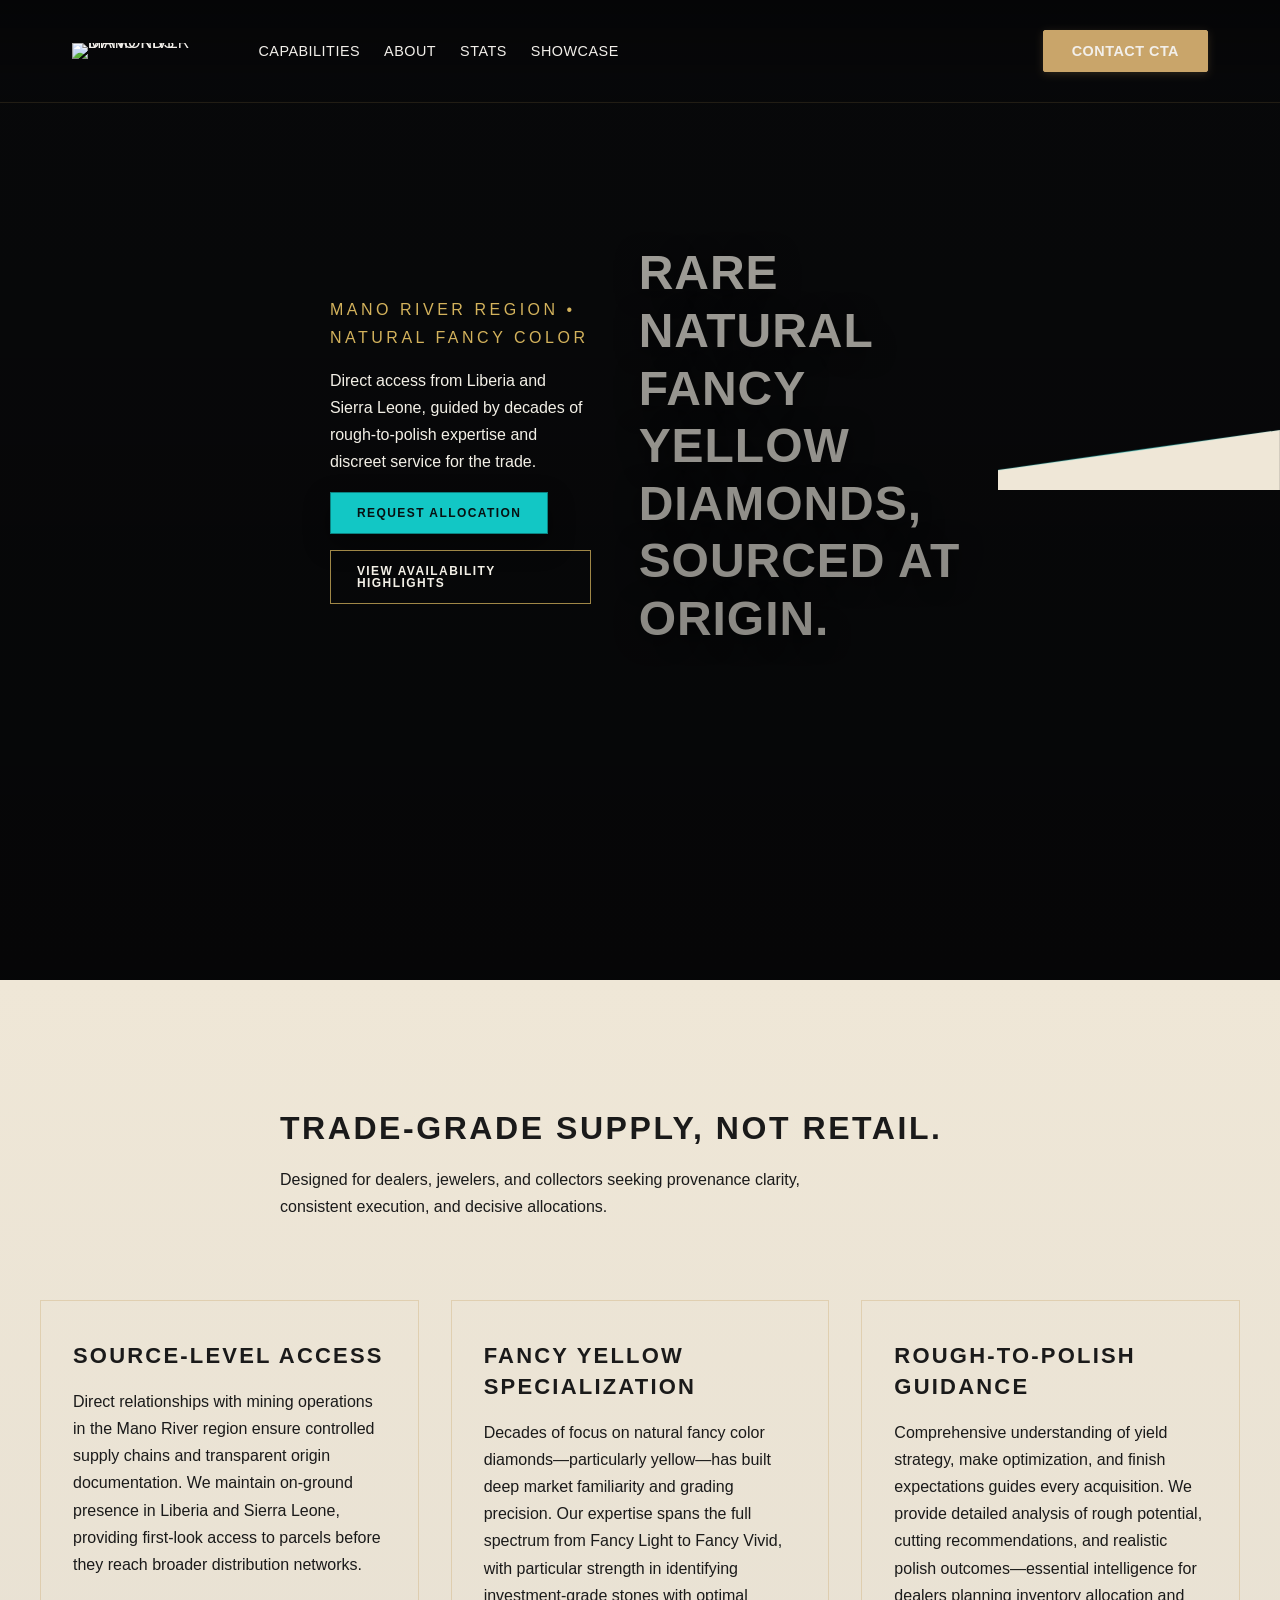
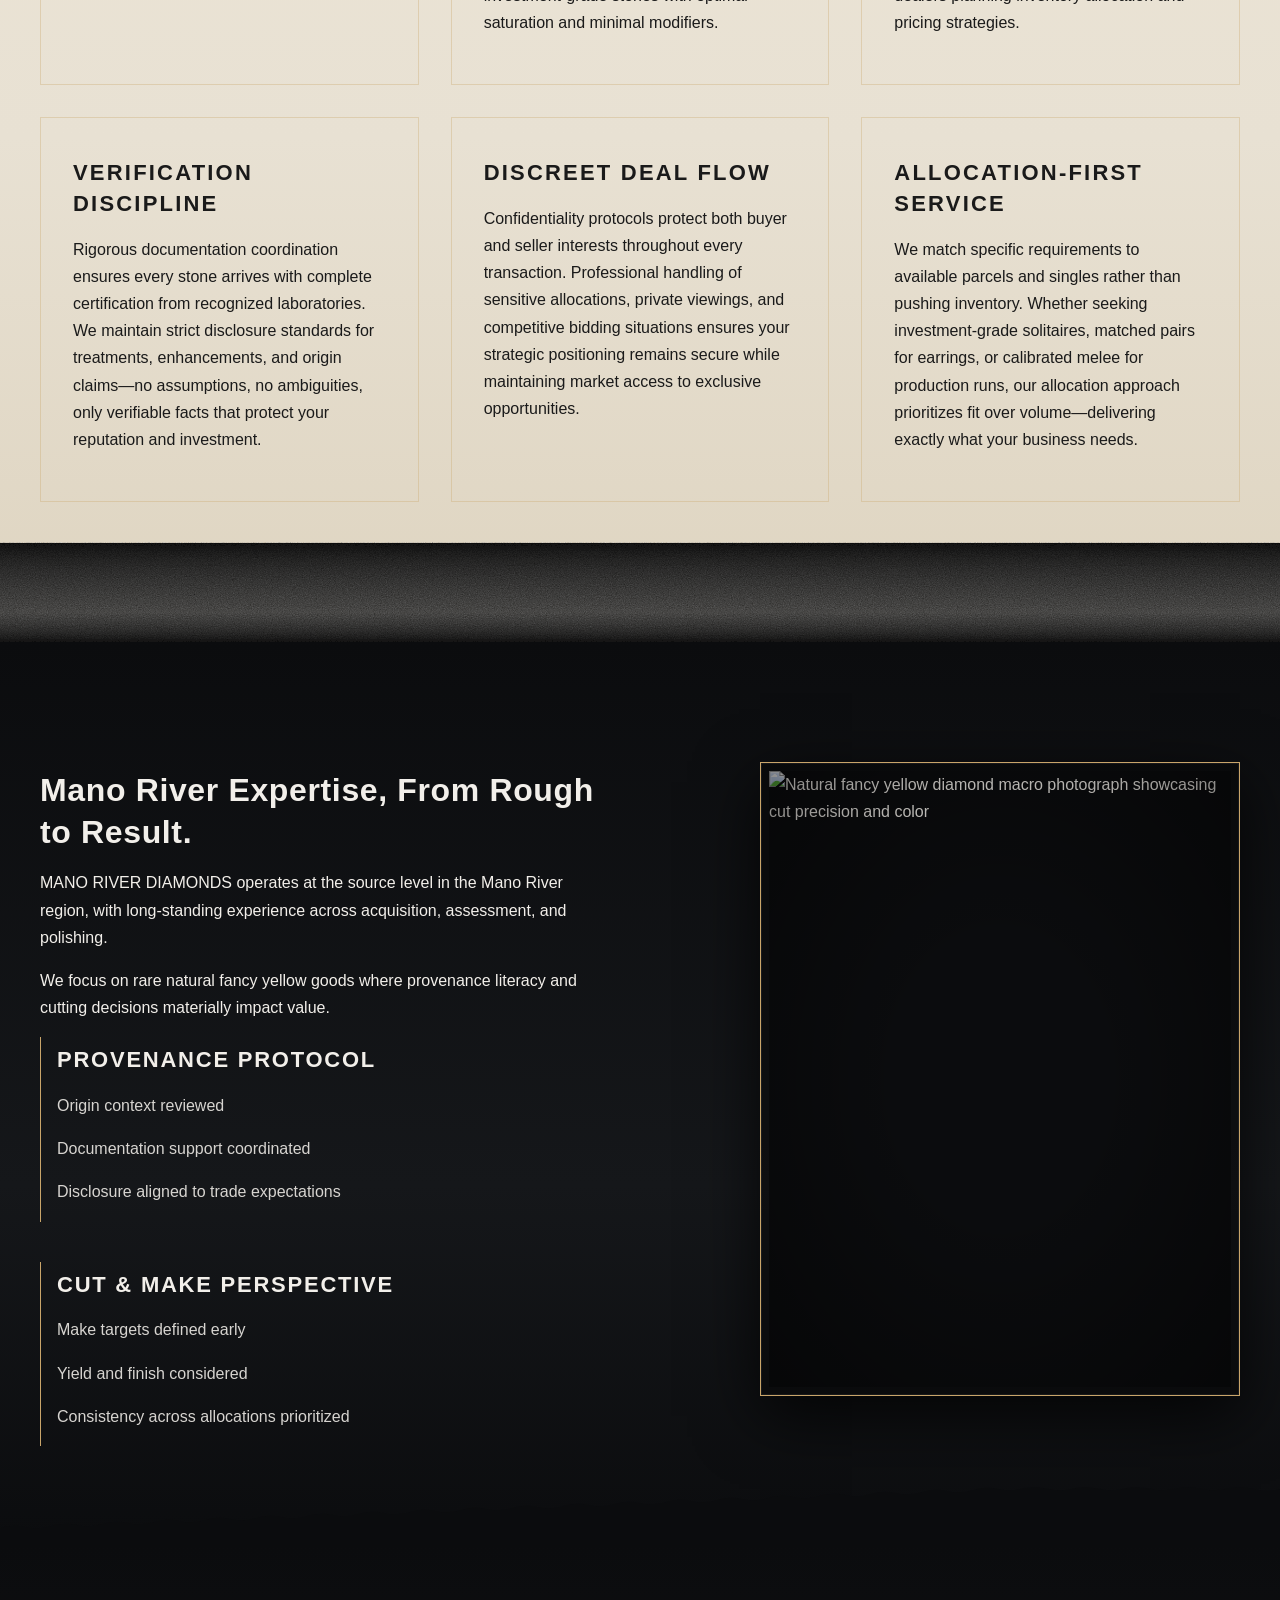
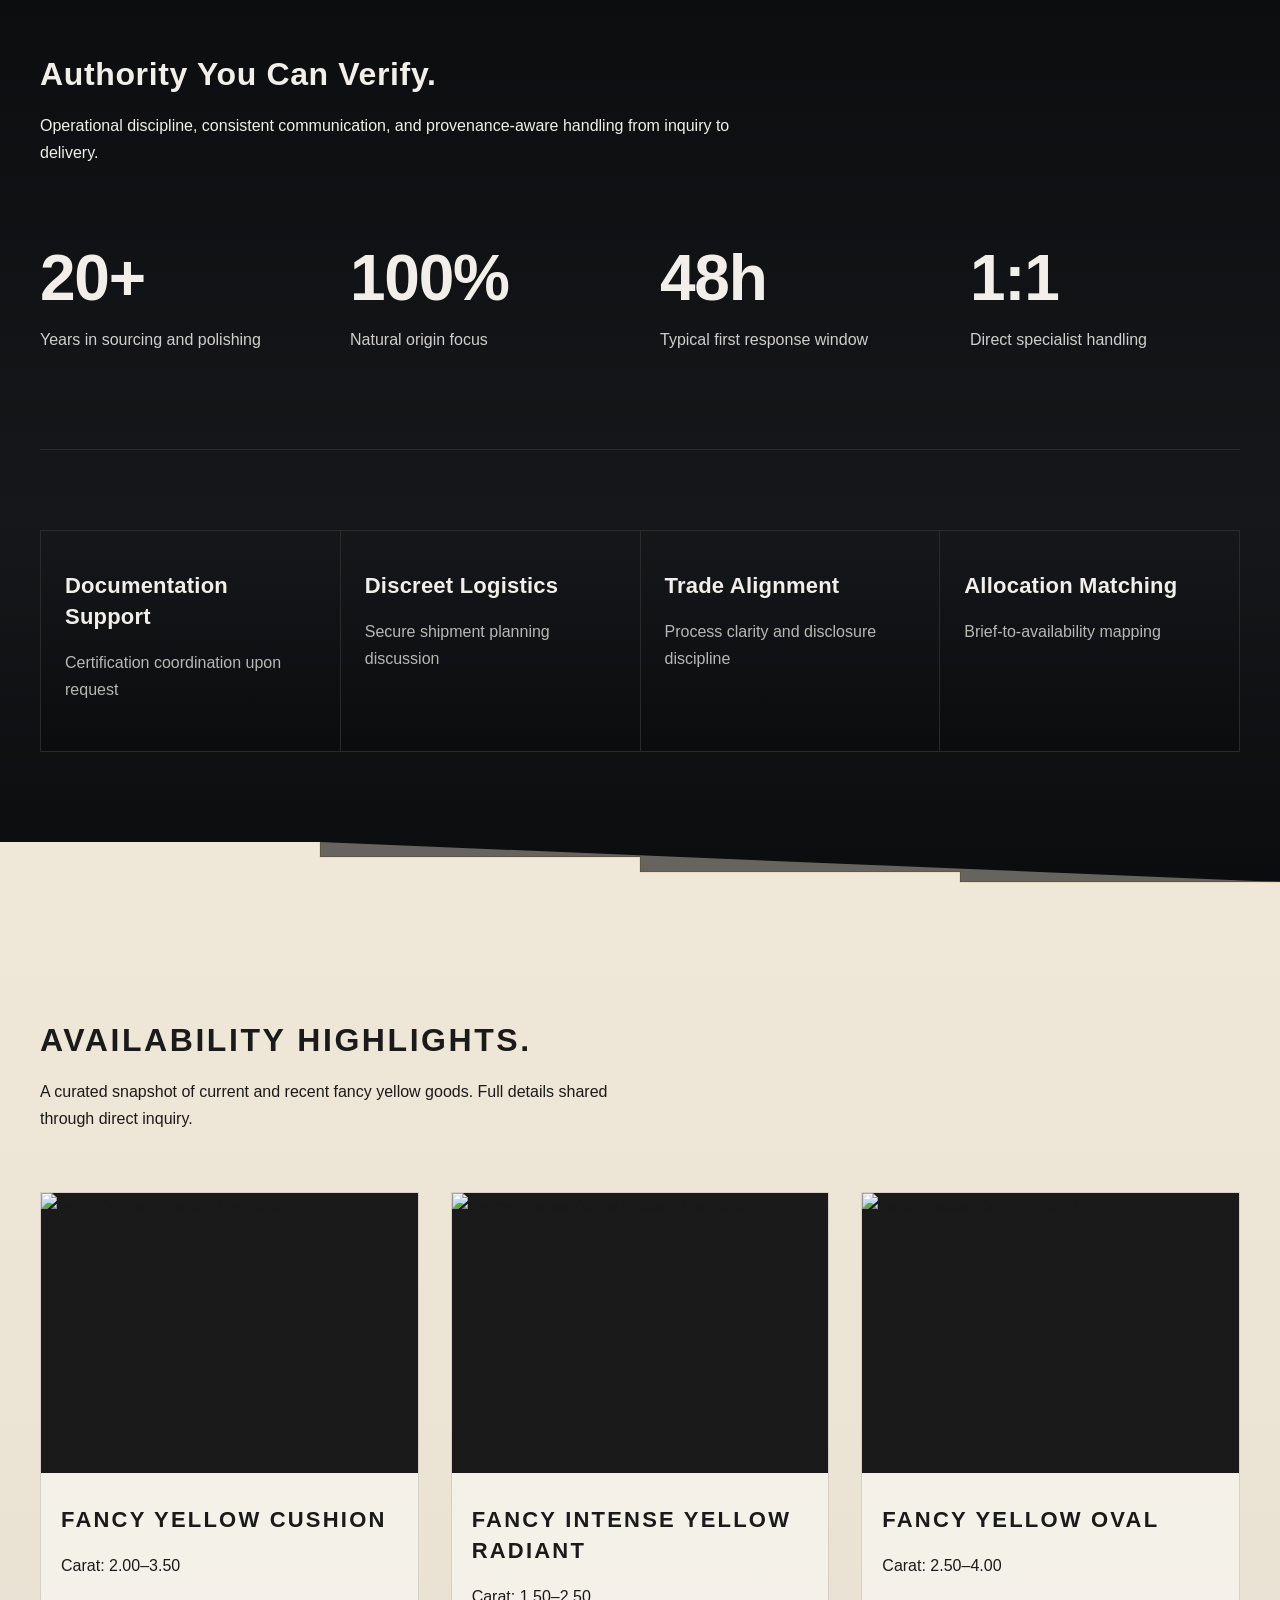
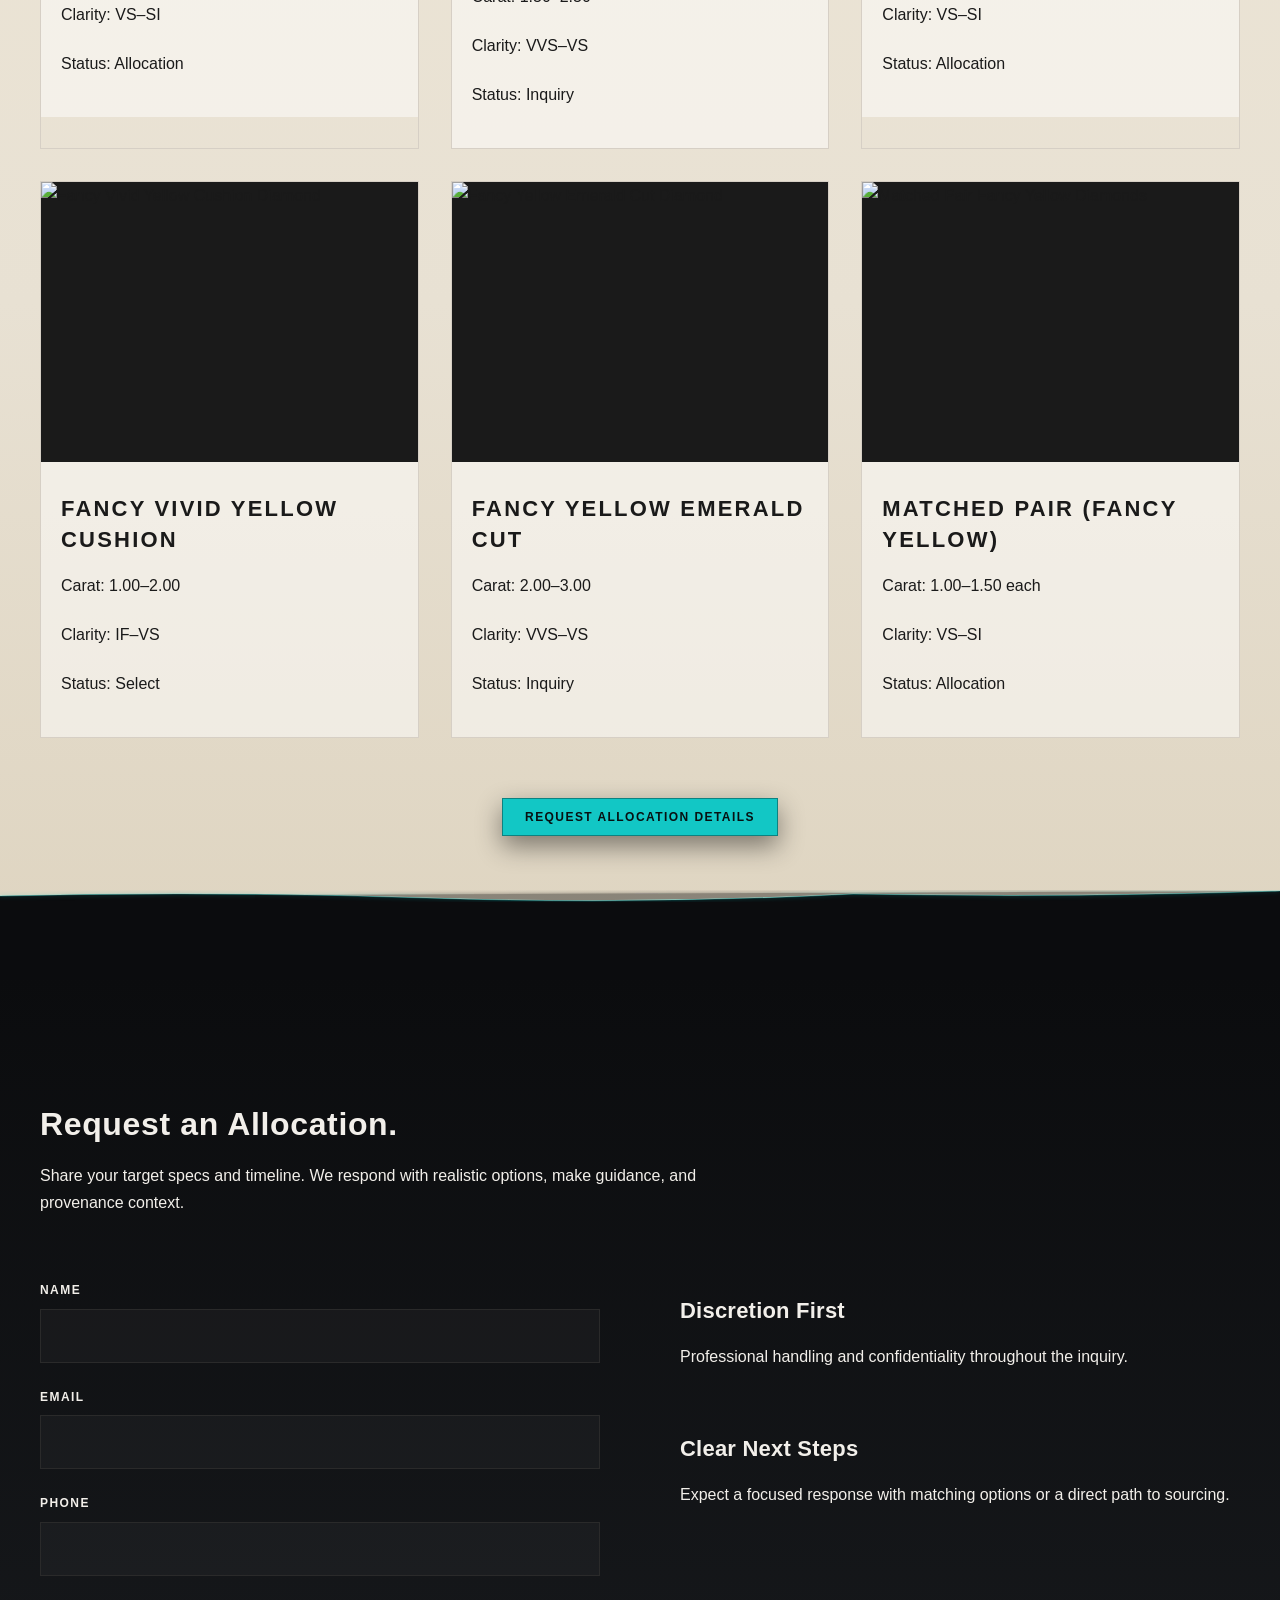
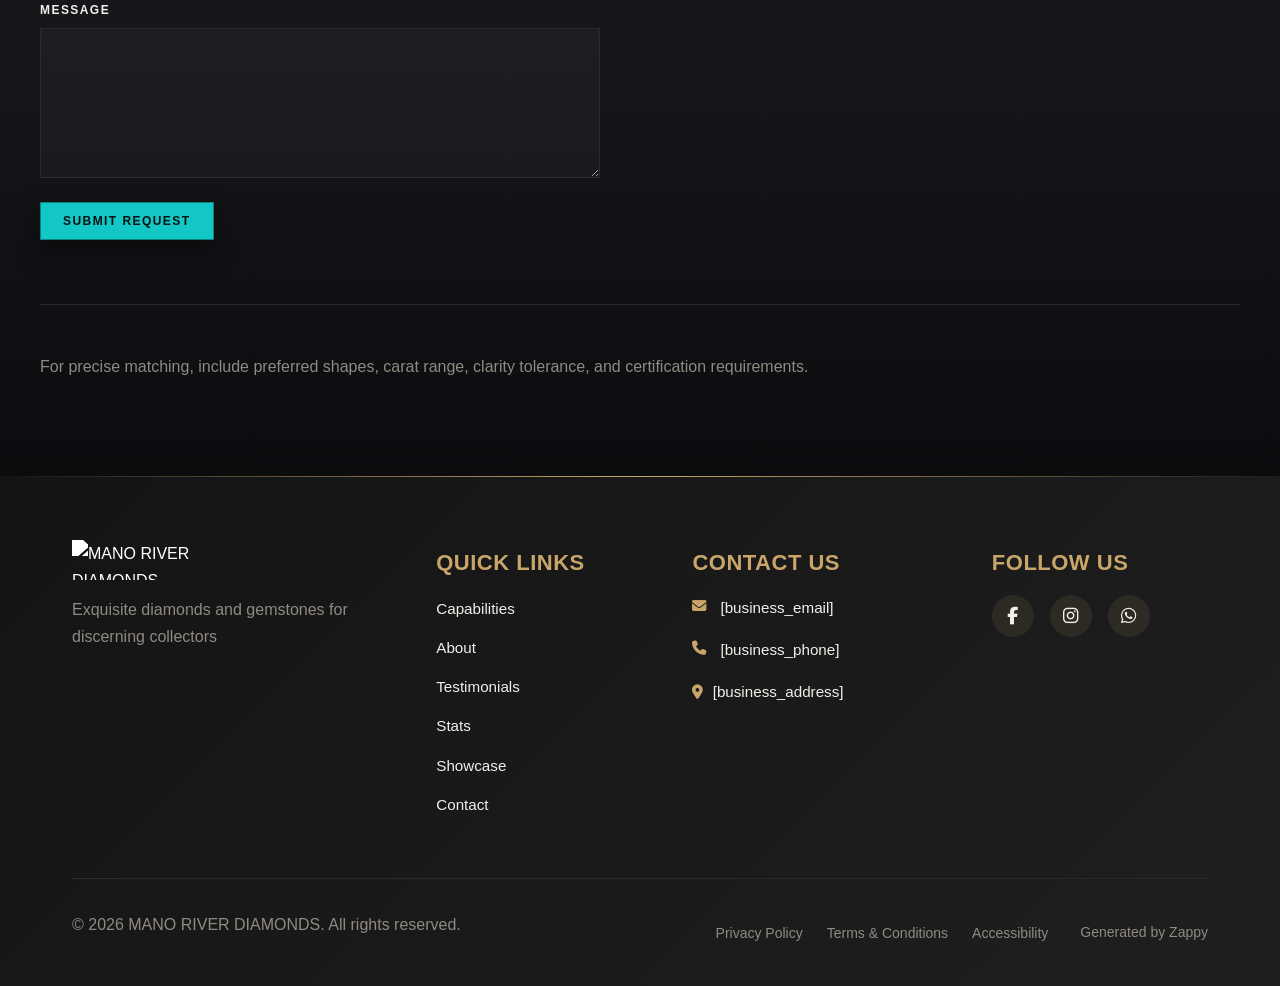
==== commit 02d7f296: "Background sync: Progressive GitHub Sync" ====
--- a/index.html
+++ b/index.html
@@ -556,16 +556,16 @@
 
   <nav class="navbar">
   <button class="mobile-toggle" id="mobileToggle" aria-label="Menu">
-    <svg class="hamburger-icon" width="24" height="24" viewBox="0 0 24 24" fill="none">
+    <svg class="hamburger-icon" width="24" height="24" viewbox="0 0 24 24" fill="none">
       <path d="M3 12h18M3 6h18M3 18h18" stroke="currentColor" stroke-width="2" stroke-linecap="round"></path>
     </svg>
-    <svg class="close-icon" width="24" height="24" viewBox="0 0 24 24" fill="none" style="display: none;">
+    <svg class="close-icon" width="24" height="24" viewbox="0 0 24 24" fill="none" style="display: none;">
       <path d="M18 6L6 18M6 6l12 12" stroke="currentColor" stroke-width="2" stroke-linecap="round"></path>
     </svg>
   </button>
   
   <button class="phone-header-btn" aria-label="Call">
-    <svg width="20" height="20" viewBox="0 0 24 24" fill="currentColor">
+    <svg width="20" height="20" viewbox="0 0 24 24" fill="currentColor">
       <path d="M22 16.92v3a2 2 0 0 1-2.18 2 19.79 19.79 0 0 1-8.63-3.07 19.5 19.5 0 0 1-6-6 19.79 19.79 0 0 1-3.07-8.67A2 2 0 0 1 4.11 2h3a2 2 0 0 1 2 1.72 12.84 12.84 0 0 0 .7 2.81 2 2 0 0 1-.45 2.11L8.09 9.91a16 16 0 0 0 6 6l1.27-1.27a2 2 0 0 1 2.11-.45 12.84 12.84 0 0 0 2.81.7A2 2 0 0 1 22 16.92z"></path>
     </svg>
   </button>
@@ -577,7 +577,7 @@
       </a>
     </div>
     
-    <ul class="nav-menu" id="navMenu"><li><a href="#capabilities">Capabilities</a></li><li><a href="#about">About</a></li><li><a href="#testimonials">Testimonials</a></li><li><a href="#stats">Stats</a></li><li><a href="#showcase">Showcase</a></li></ul>
+    <ul class="nav-menu" id="navMenu"><li><a href="#capabilities">Capabilities</a></li><li><a href="#about">About</a></li><li><a href="#stats">Stats</a></li><li><a href="#showcase">Showcase</a></li></ul>
     
     <div class="nav-cta-container">
       <a href="#cta" class="nav-cta-btn">Contact Cta</a>
@@ -1041,7 +1041,7 @@
     </div>
   </div><h1 class="home-Hero-section__headline" style="" data-element-id="move-1773219073189-f16pci5q">Rare Natural Fancy Yellow Diamonds, Sourced at Origin.</h1>
   <div class="home-Hero-section__divider-wrapper" style="position: relative; z-index: 2">
-    <svg data-no-icon-edit="true" aria-hidden="true" viewBox="0 0 1200 80" preserveAspectRatio="none" xmlns="http://www.w3.org/2000/svg">
+    <svg data-no-icon-edit="true" aria-hidden="true" viewbox="0 0 1200 80" preserveaspectratio="none" xmlns="http://www.w3.org/2000/svg">
       <defs>
         <linearGradient id="home-Hero-divider-gradient" x1="0%" y1="0%" x2="100%" y2="0%">
           <stop offset="0%" style="stop-color:#12C7C5;stop-opacity:0.18"></stop>
@@ -1096,7 +1096,7 @@
   </div>
   
   <div class="capabilities-divider-wrapper">
-    <svg data-no-icon-edit="true" aria-hidden="true" viewBox="0 0 1200 100" preserveAspectRatio="none" xmlns="http://www.w3.org/2000/svg">
+    <svg data-no-icon-edit="true" aria-hidden="true" viewbox="0 0 1200 100" preserveaspectratio="none" xmlns="http://www.w3.org/2000/svg">
       <defs>
         <linearGradient id="divider-fade" x1="0%" y1="0%" x2="0%" y2="100%">
           <stop offset="0%" style="stop-color:#141414;stop-opacity:1"></stop>
@@ -1104,7 +1104,7 @@
           <stop offset="100%" style="stop-color:#141414;stop-"></stop>
         </linearGradient>
         <filter id="grain-noise">
-          <feTurbulence type="fractalNoise" baseFrequency="0.9" numOctaves="4" seed="2"></feTurbulence>
+          <feTurbulence type="fractalNoise" basefrequency="0.9" numoctaves="4" seed="2"></feTurbulence>
           <feColorMatrix type="saturate" values="0"></feColorMatrix>
           <feBlend mode="multiply" in="SourceGraphic"></feBlend>
         </filter>
@@ -1147,60 +1147,13 @@
   </div>
   
   <div class="home-about-divider-wrapper">
-    <svg data-no-icon-edit="true" aria-hidden="true" viewBox="0 0 1200 60" preserveAspectRatio="none" xmlns="http://www.w3.org/2000/svg">
-      <path d="M0,60 L0,42 Q12,38 24,41 Q36,44 48,40 Q60,36 72,39 Q84,42 96,38 Q108,34 120,37 Q132,40 144,36 Q156,32 168,35 Q180,38 192,34 Q204,30 216,33 Q228,36 240,32 Q252,28 264,31 Q276,34 288,30 Q300,26 312,29 Q324,32 336,28 Q348,24 360,27 Q372,30 384,26 Q396,22 408,25 Q420,28 432,24 Q444,20 456,23 Q468,26 480,22 Q492,18 504,21 Q516,24 528,20 Q540,16 552,19 Q564,22 576,18 Q588,14 600,17 Q612,20 624,16 Q636,12 648,15 Q660,18 672,14 Q684,10 696,13 Q708,16 720,12 Q732,8 744,11 Q756,14 768,10 Q780,6 792,9 Q804,12 816,8 Q828,4 840,7 Q852,10 864,6 Q876,2 888,5 Q900,8 912,4 Q924,0 936,3 Q948,6 960,2 Q972,0 984,3 Q996,6 1008,2 Q1020,0 1032,3 Q1044,6 1056,2 Q1068,0 1080,3 Q1092,6 1104,2 Q1116,0 1128,3 Q1140,6 1152,2 Q1164,0 1176,3 Q1188,6 1200,3 L1200,60 Z" fill="#EFE7D7"></path>
+    <svg data-no-icon-edit="true" aria-hidden="true" viewbox="0 0 1200 60" preserveaspectratio="none" xmlns="http://www.w3.org/2000/svg">
+      <path d="M0,60 L0,42 Q12,38 24,41 Q36,44 48,40 Q60,36 72,39 Q84,42 96,38 Q108,34 120,37 Q132,40 144,36 Q156,32 168,35 Q180,38 192,34 Q204,30 216,33 Q228,36 240,32 Q252,28 264,31 Q276,34 288,30 Q300,26 312,29 Q324,32 336,28 Q348,24 360,27 Q372,30 384,26 Q396,22 408,25 Q420,28 432,24 Q444,20 456,23 Q468,26 480,22 Q492,18 504,21 Q516,24 528,20 Q540,16 552,19 Q564,22 576,18 Q588,14 600,17 Q612,20 624,16 Q636,12 648,15 Q660,18 672,14 Q684,10 696,13 Q708,16 720,12 Q732,8 744,11 Q756,14 768,10 Q780,6 792,9 Q804,12 816,8 Q828,4 840,7 Q852,10 864,6 Q876,2 888,5 Q900,8 912,4 Q924,0 936,3 Q948,6 960,2 Q972,0 984,3 Q996,6 1008,2 Q1020,0 1032,3 Q1044,6 1056,2 Q1068,0 1080,3 Q1092,6 1104,2 Q1116,0 1128,3 Q1140,6 1152,2 Q1164,0 1176,3 Q1188,6 1200,3 L1200,60 Z" fill="#0B0C0E"></path>
     </svg>
   </div>
 </section>
 
-<section id="testimonials" class="home-testimonials-section" data-layout-spec="Home-testimonials">
-  <div class="home-testimonials-container">
-    <div class="home-testimonials-intro">
-      <h2>Trusted by the Trade.</h2>
-      <p>Discreet allocations and consistent execution for professionals who value clarity and speed.</p>
-    </div>
-    
-    <div class="home-testimonials-hairline"></div>
-    
-    <div class="home-testimonials-grid">
-      <article class="home-testimonials-card">
-        <p class="home-testimonials-quote">"Reliable fancy yellow supply with straightforward communication and strong make guidance."</p>
-        <p class="home-testimonials-attribution">Diamond Dealer • Antwerp</p>
-      </article>
-      
-      <article class="home-testimonials-card">
-        <p class="home-testimonials-quote">"Provenance-first approach and practical grading expectations—exactly what we need for high-value client work."</p>
-        <p class="home-testimonials-attribution">Jewelry House • Dubai</p>
-      </article>
-      
-      <article class="home-testimonials-card">
-        <p class="home-testimonials-quote">"Exceptional eye for rough potential and a disciplined approach to matching allocations to briefs."</p>
-        <p class="home-testimonials-attribution">Collector Advisor • Geneva</p>
-      </article>
-    </div>
-    
-    <div class="home-testimonials-cta-wrapper">
-      <a href="#contact" class="home-testimonials-cta btn-secondary">Discuss Requirements</a>
-    </div>
-  </div>
-  
-  <div class="home-testimonials-divider-wrapper">
-    <svg data-no-icon-edit="true" aria-hidden="true" viewBox="0 0 1200 2" preserveAspectRatio="none" xmlns="http://www.w3.org/2000/svg">
-      <defs>
-        <linearGradient id="home-testimonials-prism-gradient" x1="0%" y1="0%" x2="100%" y2="0%">
-          <stop offset="0%" style="stop-color:#12C7C5;stop-opacity:1"></stop>
-          <stop offset="50%" style="stop-color:#12C7C5;stop-opacity:0.6"></stop>
-          <stop offset="100%" style="stop-color:#12C7C5;stop-"></stop>
-        </linearGradient>
-      </defs>
-      <line x1="0" y1="1" x2="600" y2="1" stroke="url(#home-testimonials-prism-gradient)" stroke-width="1"></line>
-      <line x1="600" y1="1" x2="750" y2="1" stroke="#12C7C5" stroke-width="1" opacity="0.8"></line>
-      <line x1="750" y1="1" x2="900" y2="1" stroke="#12C7C5" stroke-width="1" opacity="0.4" transform="translate(0, 0.3)"></line>
-      <line x1="900" y1="1" x2="1050" y2="1" stroke="#12C7C5" stroke-width="1" opacity="0.2" transform="translate(0, 0.5)"></line>
-      <line x1="1050" y1="1" x2="1200" y2="1" stroke="#12C7C5" stroke-width="1" opacity="0" transform="translate(0, 0.7)"></line>
-    </svg>
-  </div>
-</section>
+
 
 <section id="stats" class="home-stats-section" data-layout-spec="Home-stats">
   <div class="home-stats-container">
@@ -1249,7 +1202,7 @@
   </div>
 
   <div class="home-stats-divider-wrapper">
-    <svg data-no-icon-edit="true" aria-hidden="true" viewBox="0 0 1200 80" preserveAspectRatio="none" xmlns="http://www.w3.org/2000/svg">
+    <svg data-no-icon-edit="true" aria-hidden="true" viewbox="0 0 1200 80" preserveaspectratio="none" xmlns="http://www.w3.org/2000/svg">
       <path d="M0,80 L0,30 L300,30 L300,45 L600,45 L600,60 L900,60 L900,70 L1200,70 L1200,80 Z" fill="#EFE7D7"></path>
       <path d="M300,30 L300,45 L600,45 L600,60 L900,60 L900,70 L1200,70" stroke="var(--accent)" stroke-width="1" fill="#EFE7D7" opacity="0.4"></path>
     </svg>
@@ -1355,7 +1308,7 @@
   </div>
 
   <div class="home-showcase-divider-wrapper">
-    <svg data-no-icon-edit="true" aria-hidden="true" viewBox="0 0 1200 120" preserveAspectRatio="none" xmlns="http://www.w3.org/2000/svg">
+    <svg data-no-icon-edit="true" aria-hidden="true" viewbox="0 0 1200 120" preserveaspectratio="none" xmlns="http://www.w3.org/2000/svg">
       <defs>
         <linearGradient id="home-showcase-gradient" x1="0%" y1="0%" x2="100%" y2="0%">
           <stop offset="0%" style="stop-color:#0B0C0E;stop-opacity:0.3"></stop>
@@ -1363,7 +1316,7 @@
           <stop offset="100%" style="stop-color:#0B0C0E;stop-opacity:1"></stop>
         </linearGradient>
         <filter id="home-showcase-glow">
-          <feGaussianBlur stdDeviation="2" result="coloredBlur"></feGaussianBlur>
+          <feGaussianBlur stddeviation="2" result="coloredBlur"></feGaussianBlur>
           <feMerge>
             <feMergeNode in="coloredBlur"></feMergeNode>
             <feMergeNode in="SourceGraphic"></feMergeNode>
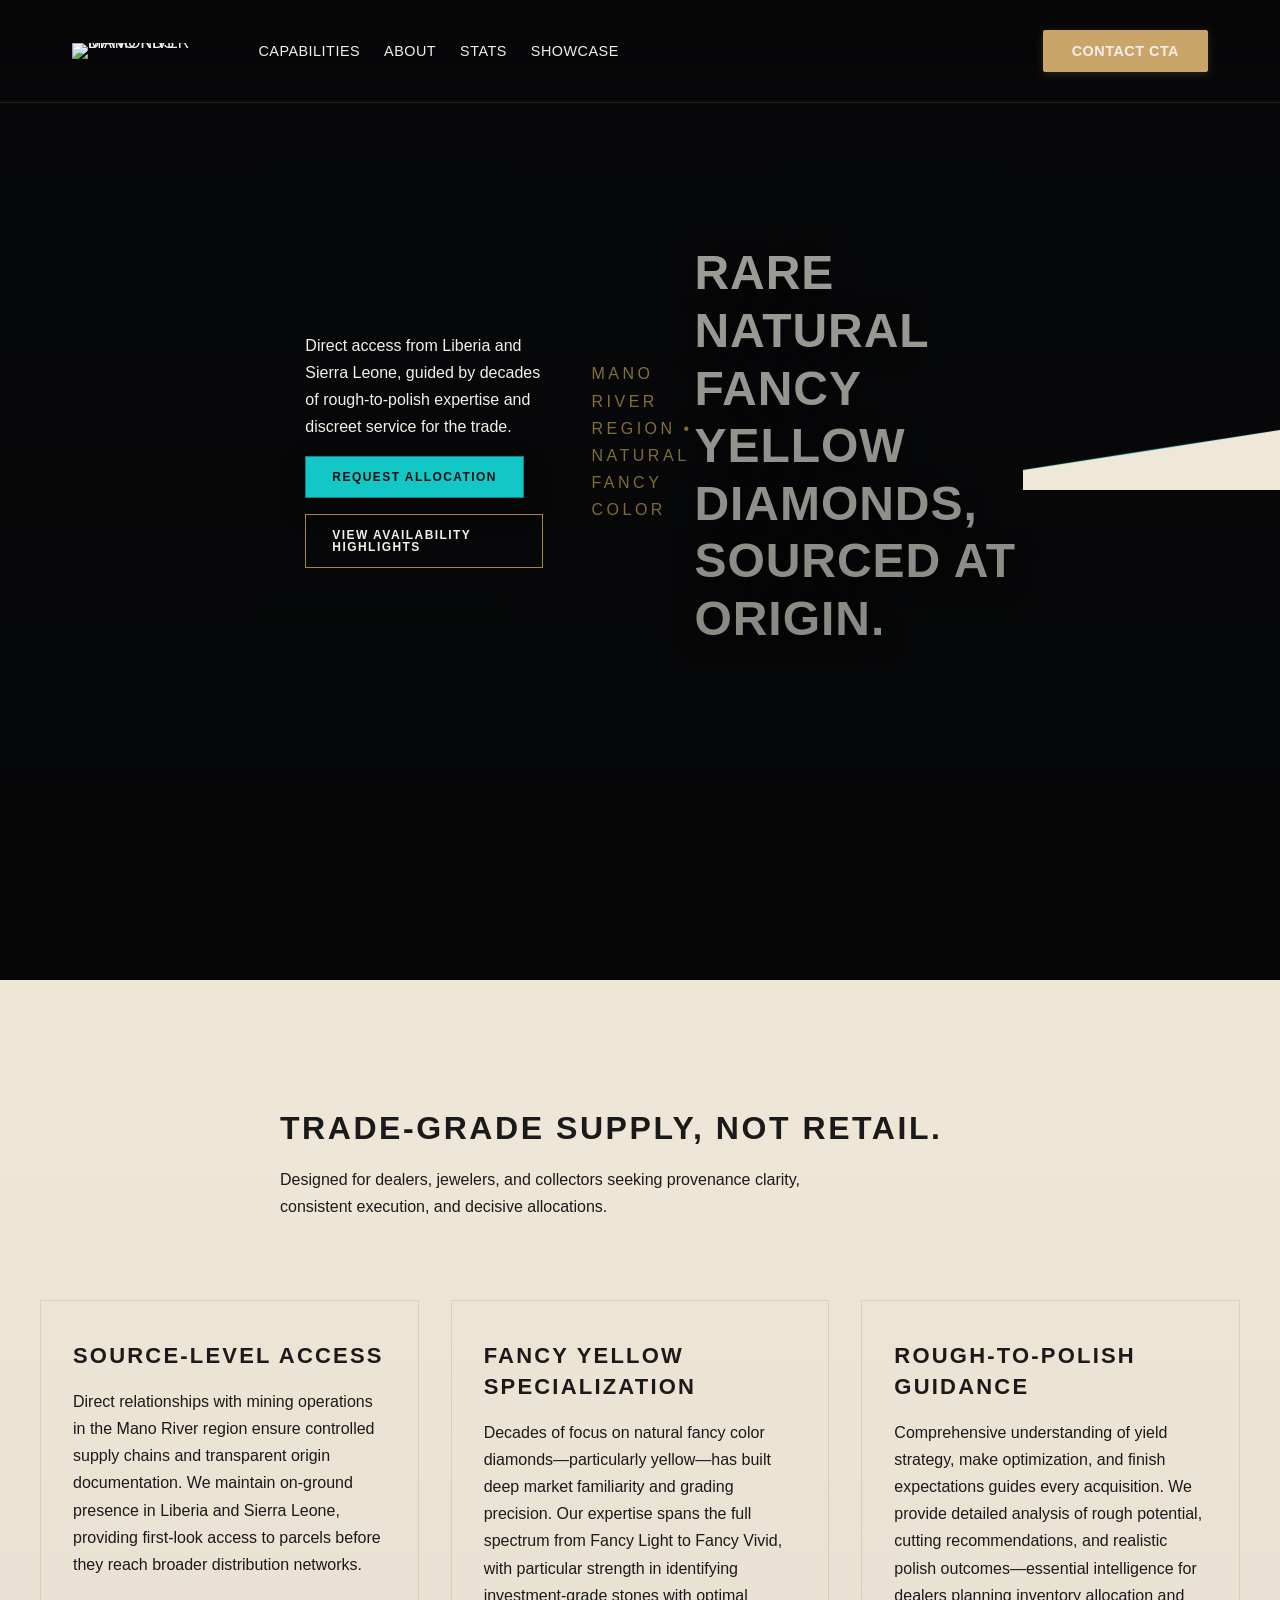
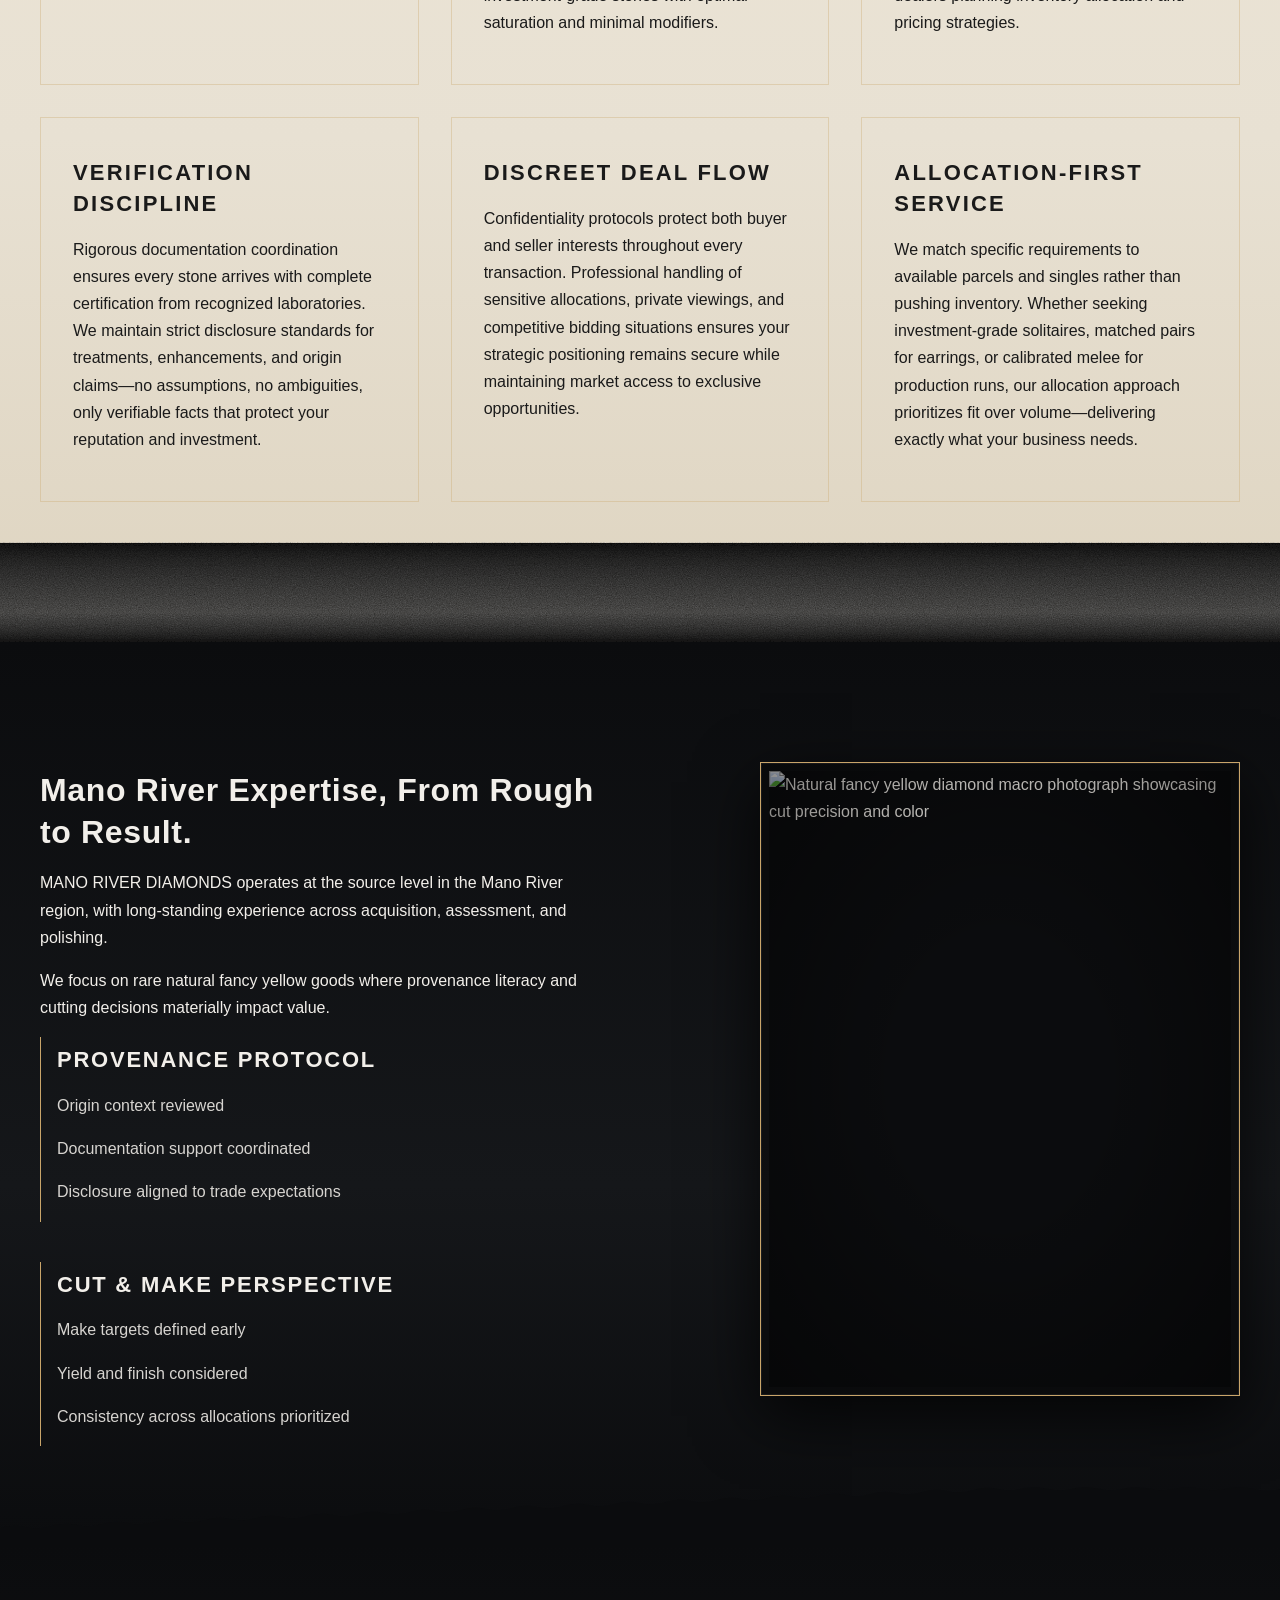
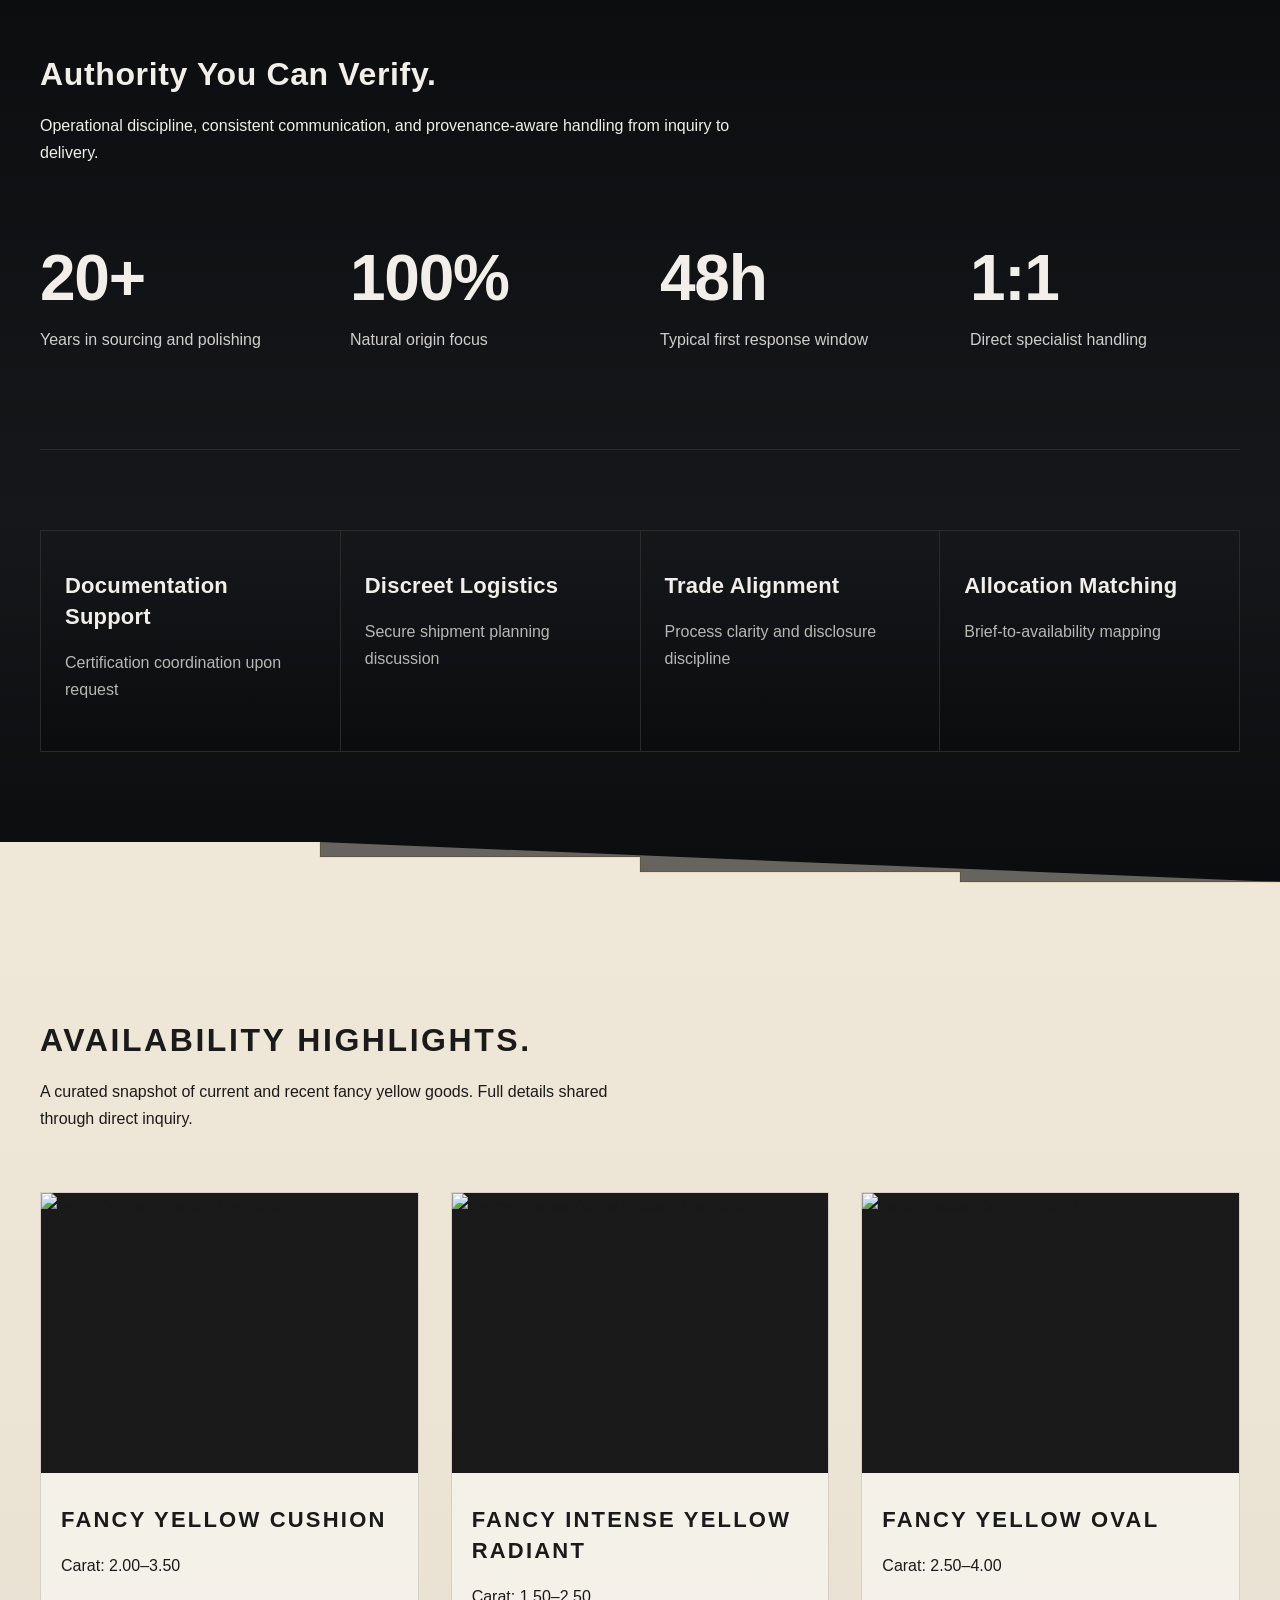
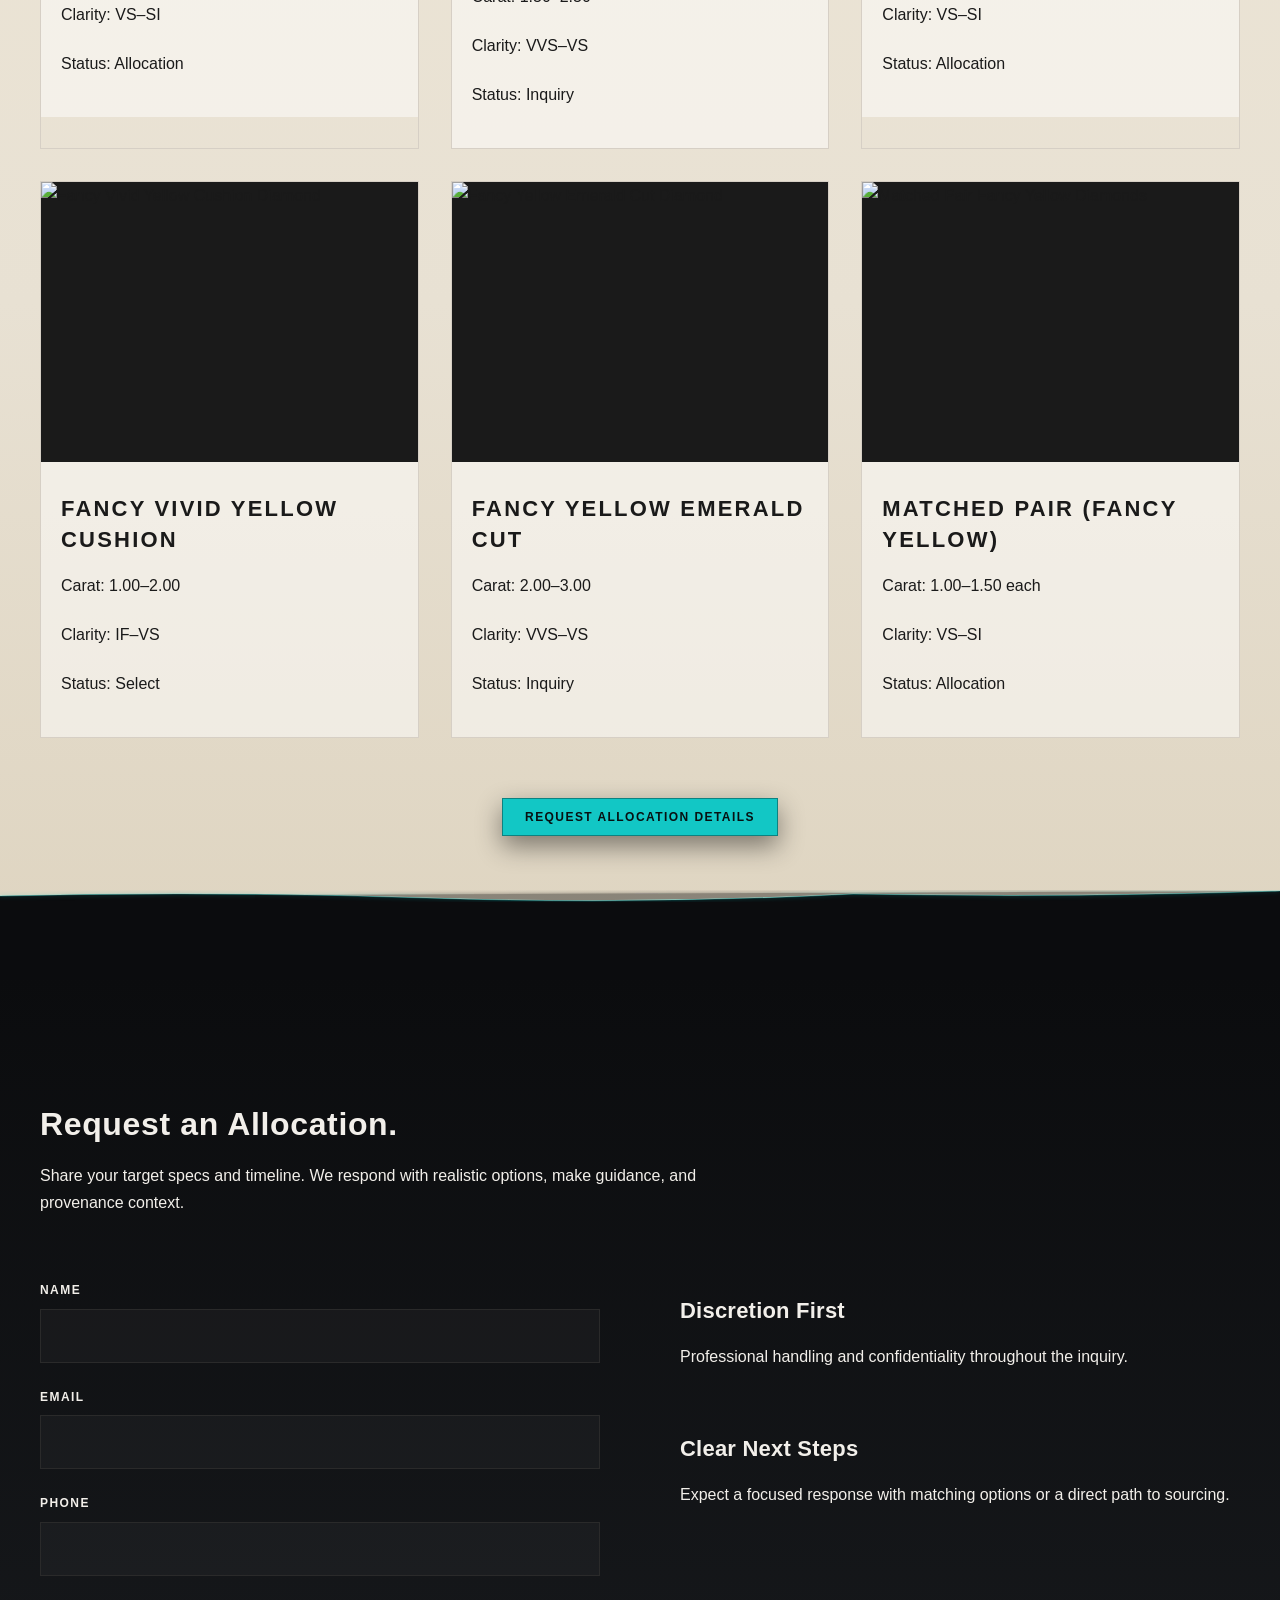
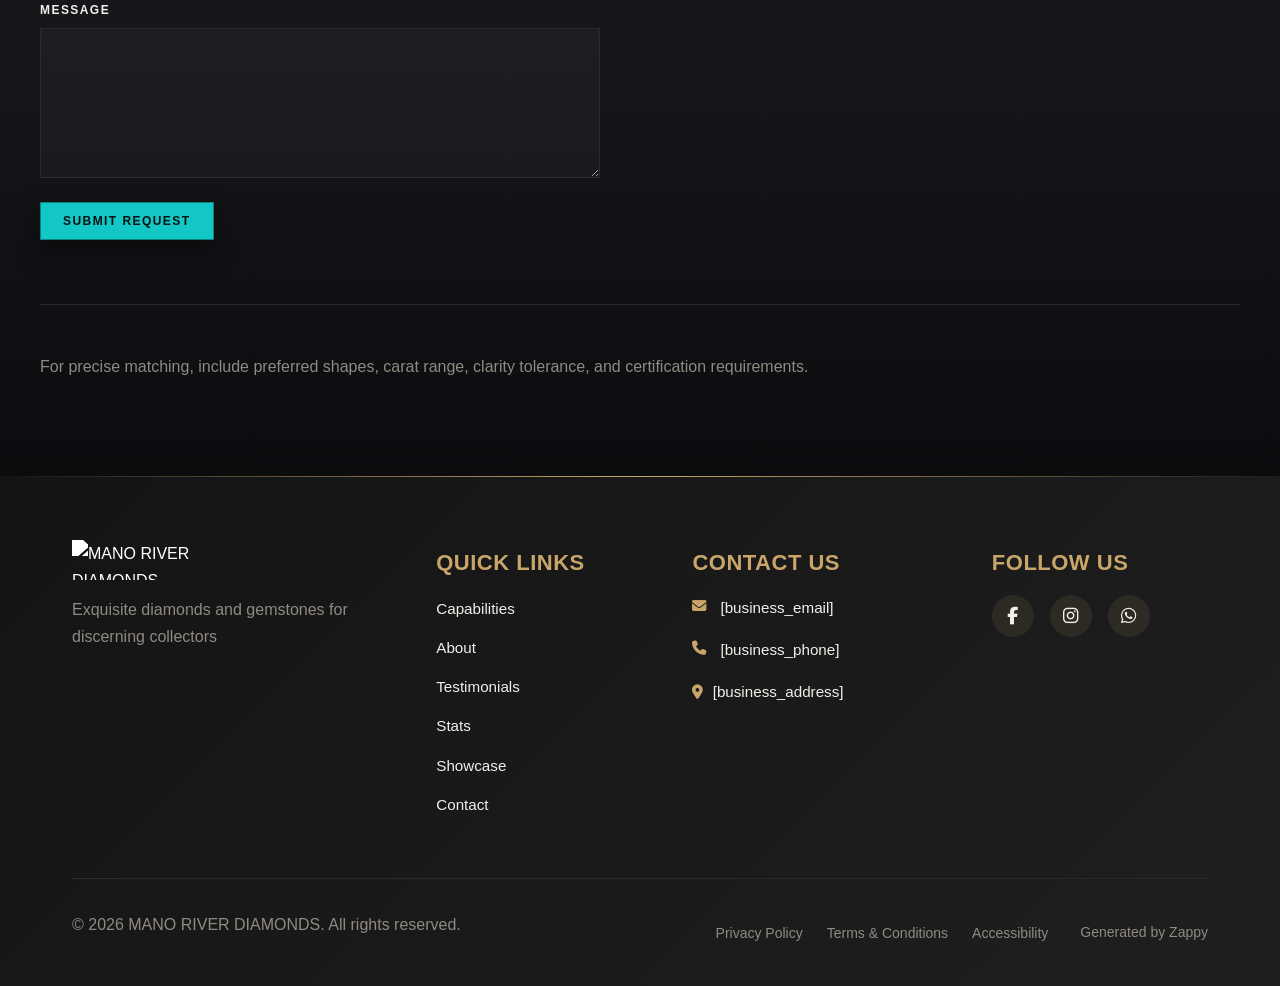
==== commit 2af7bf44: "Background sync: Progressive GitHub Sync" ====
--- a/index.html
+++ b/index.html
@@ -1021,7 +1021,7 @@
     <source src="/assets/[base64].mp4" type="video/mp4">
     Your browser does not support the video tag.
   </video>
-  <img class="hero-video-fallback zappy-editable-image" src="/assets/site-home-hero-bg.webp" alt="Hero background" loading="lazy">
+  <img class="hero-video-fallback zappy-editable-image" src="/assets/site-home-hero-bg.webp" alt="Hero background" loading="lazy" style="object-position: 50% 50%;">
 </div><div class="zappy-section-video-bg" style="position:absolute;inset:0;z-index:0;overflow:hidden;pointer-events:none;"><div class="zappy-section-video-overlay hero-original-overlay-hidden" style="position:absolute;inset:0;z-index:1;background:rgba(0, 0, 0, 0.5);pointer-events:none;; display: none !important;"></div><video class="zappy-section-video" autoplay="" muted="" loop="" playsinline="" style="position:absolute;top:50%;left:50%;min-width:100%;min-height:100%;transform:translate(-50%, -50%);object-fit:cover;z-index:0;">
   <source src="/assets/[base64].mp4" type="video/mp4">
   Your browser does not support the video tag.
@@ -1031,15 +1031,15 @@
   <div class="home-Hero-section__overlay" style="display: none" data-zappy-original-bg="hidden"></div>
   <div class="home-Hero-section__content-wrapper" style="position: relative; z-index: 2">
     <div class="home-Hero-section__content">
-      <p class="home-Hero-section__provenance">MANO RIVER REGION • NATURAL FANCY COLOR</p>
+      
       
       <p class="home-Hero-section__supporting">Direct access from Liberia and Sierra Leone, guided by decades of rough-to-polish expertise and discreet service for the trade.</p>
-      <div class="home-Hero-section__cta-group">
+      <div class="home-Hero-section__cta-group" style="">
         <a href="#contact" class="home-Hero-section__btn home-Hero-section__btn--primary" data-element-type="button" data-element-id="btn-1773219063670-99ymlluac" data-native-element="true">Request Allocation</a>
         <a href="#showcase" class="home-Hero-section__btn home-Hero-section__btn--secondary" data-element-type="button" data-element-id="btn-1773219063670-9hhc4l2f6" data-native-element="true">View Availability Highlights</a>
       </div>
     </div>
-  </div><h1 class="home-Hero-section__headline" style="" data-element-id="move-1773219073189-f16pci5q">Rare Natural Fancy Yellow Diamonds, Sourced at Origin.</h1>
+  </div><p class="home-Hero-section__provenance" style="">MANO RIVER REGION • NATURAL FANCY COLOR</p><h1 class="home-Hero-section__headline" style="" data-element-id="move-1773219073189-f16pci5q">Rare Natural Fancy Yellow Diamonds, Sourced at Origin.</h1>
   <div class="home-Hero-section__divider-wrapper" style="position: relative; z-index: 2">
     <svg data-no-icon-edit="true" aria-hidden="true" viewbox="0 0 1200 80" preserveaspectratio="none" xmlns="http://www.w3.org/2000/svg">
       <defs>
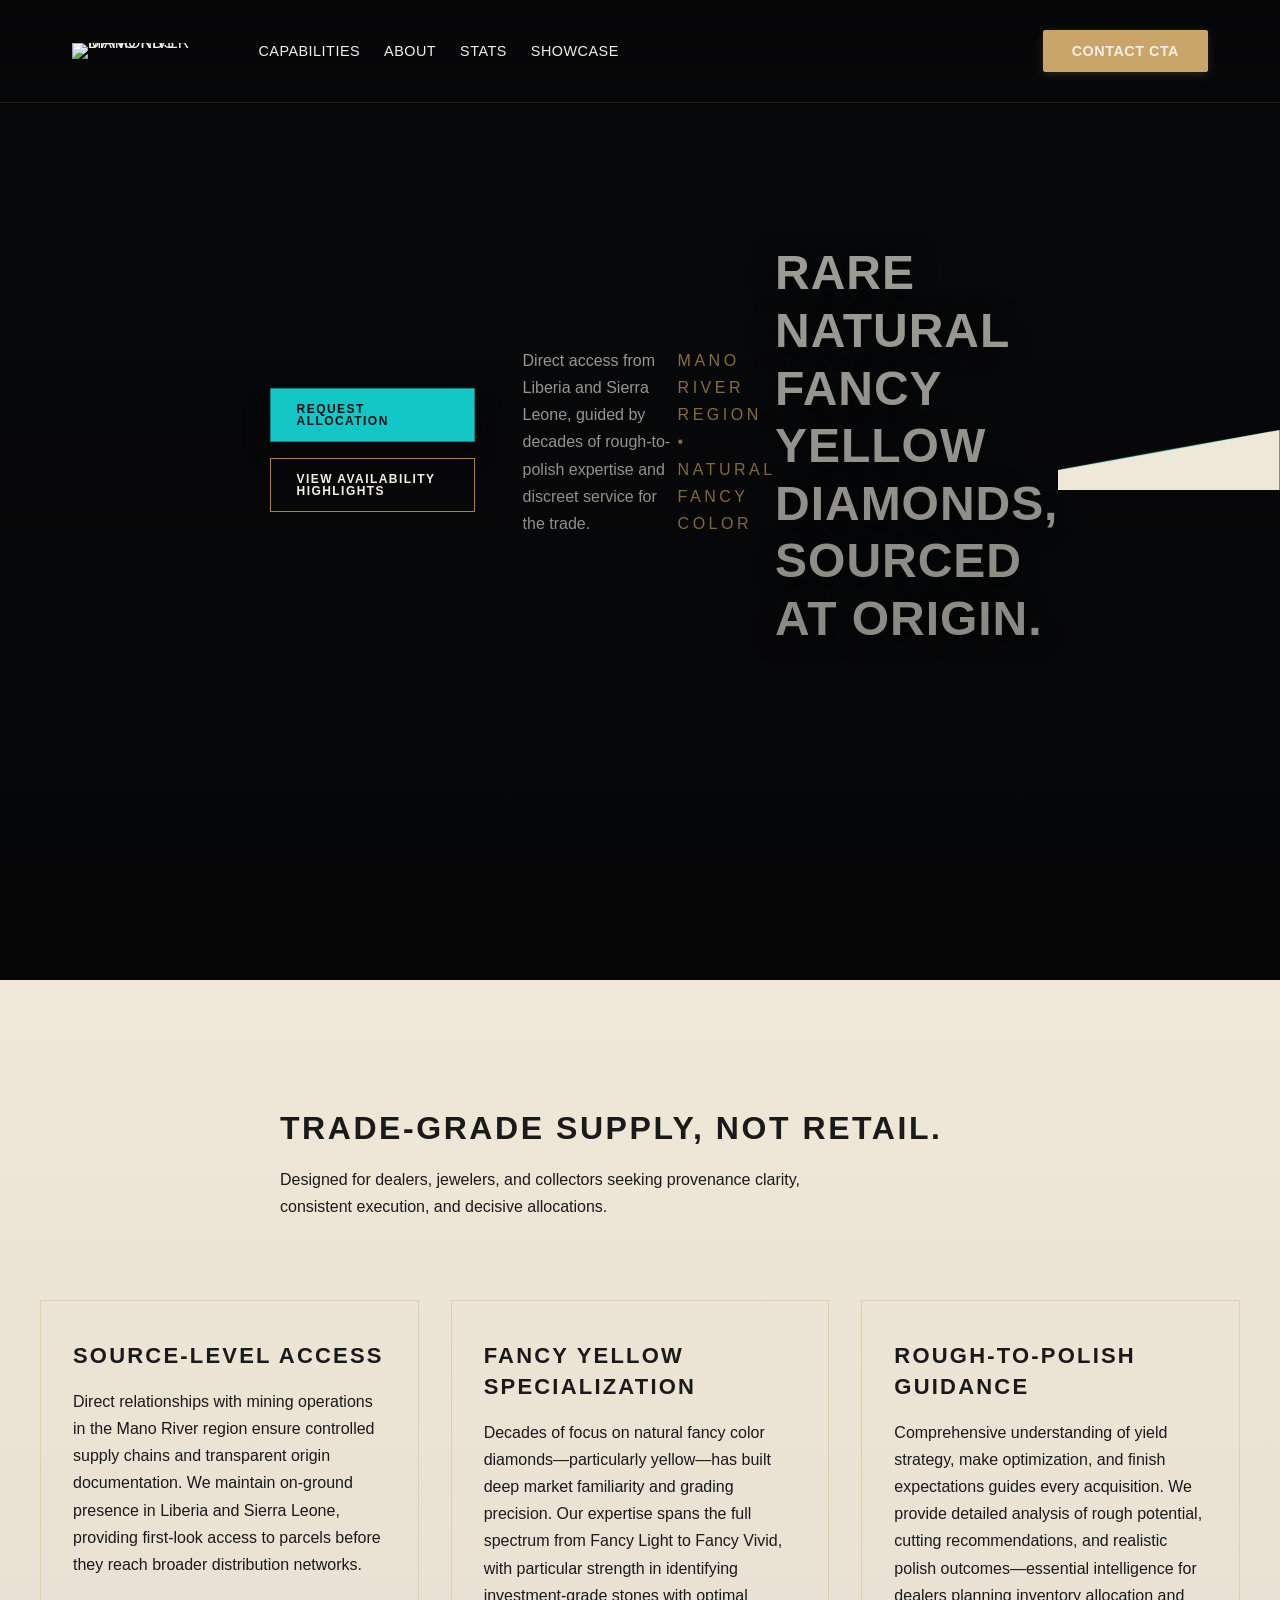
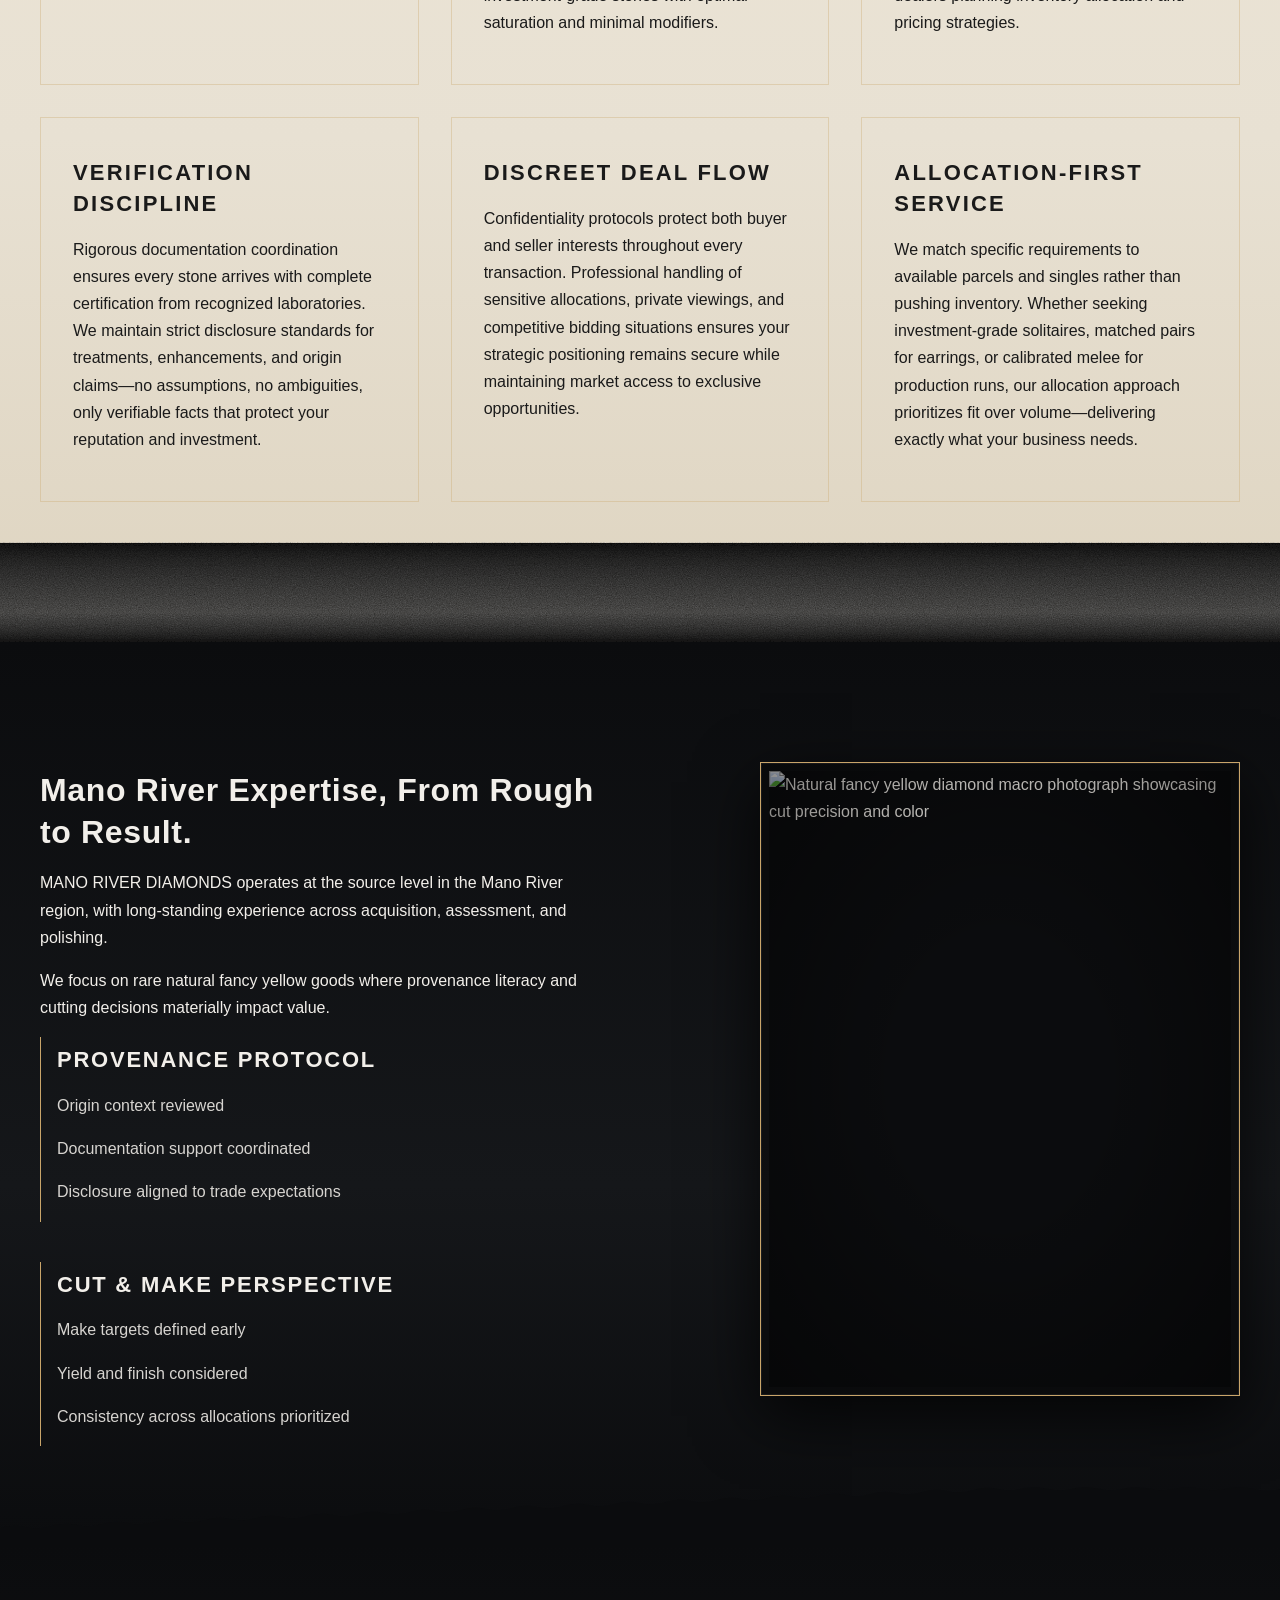
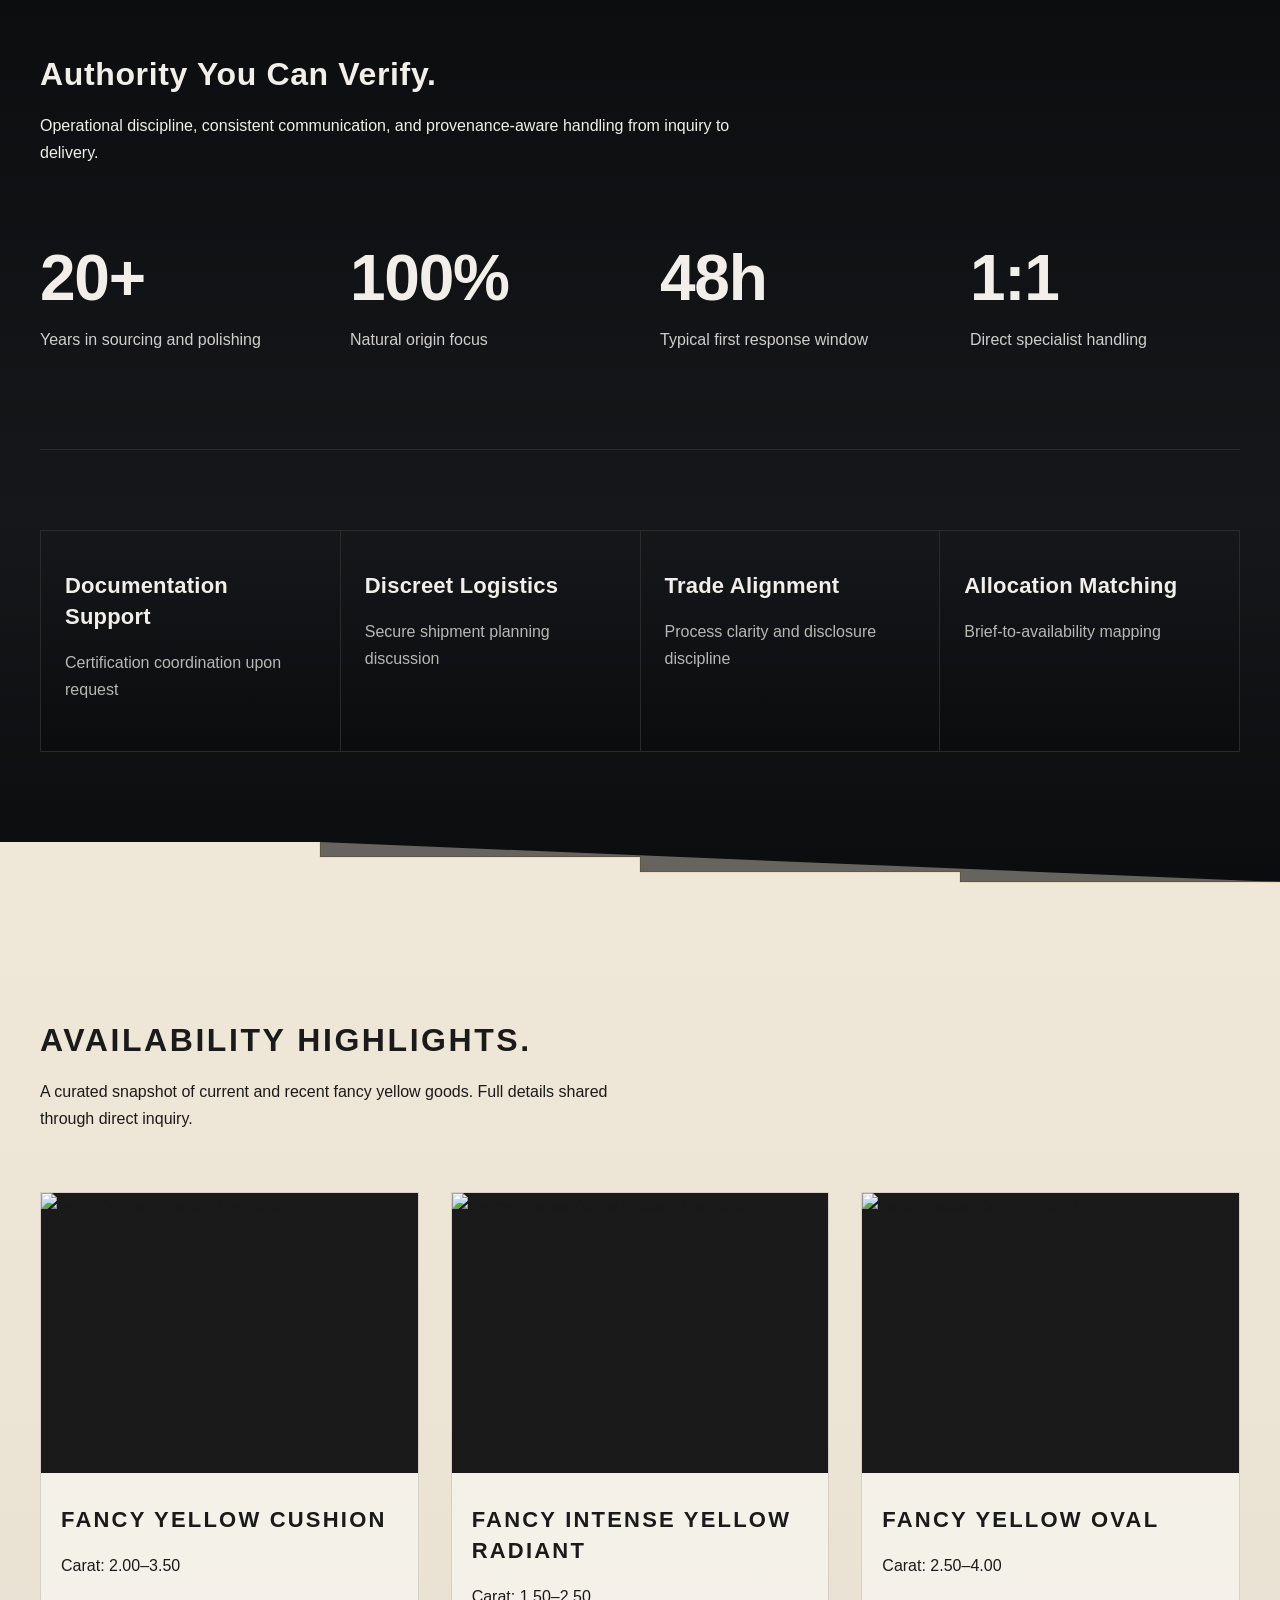
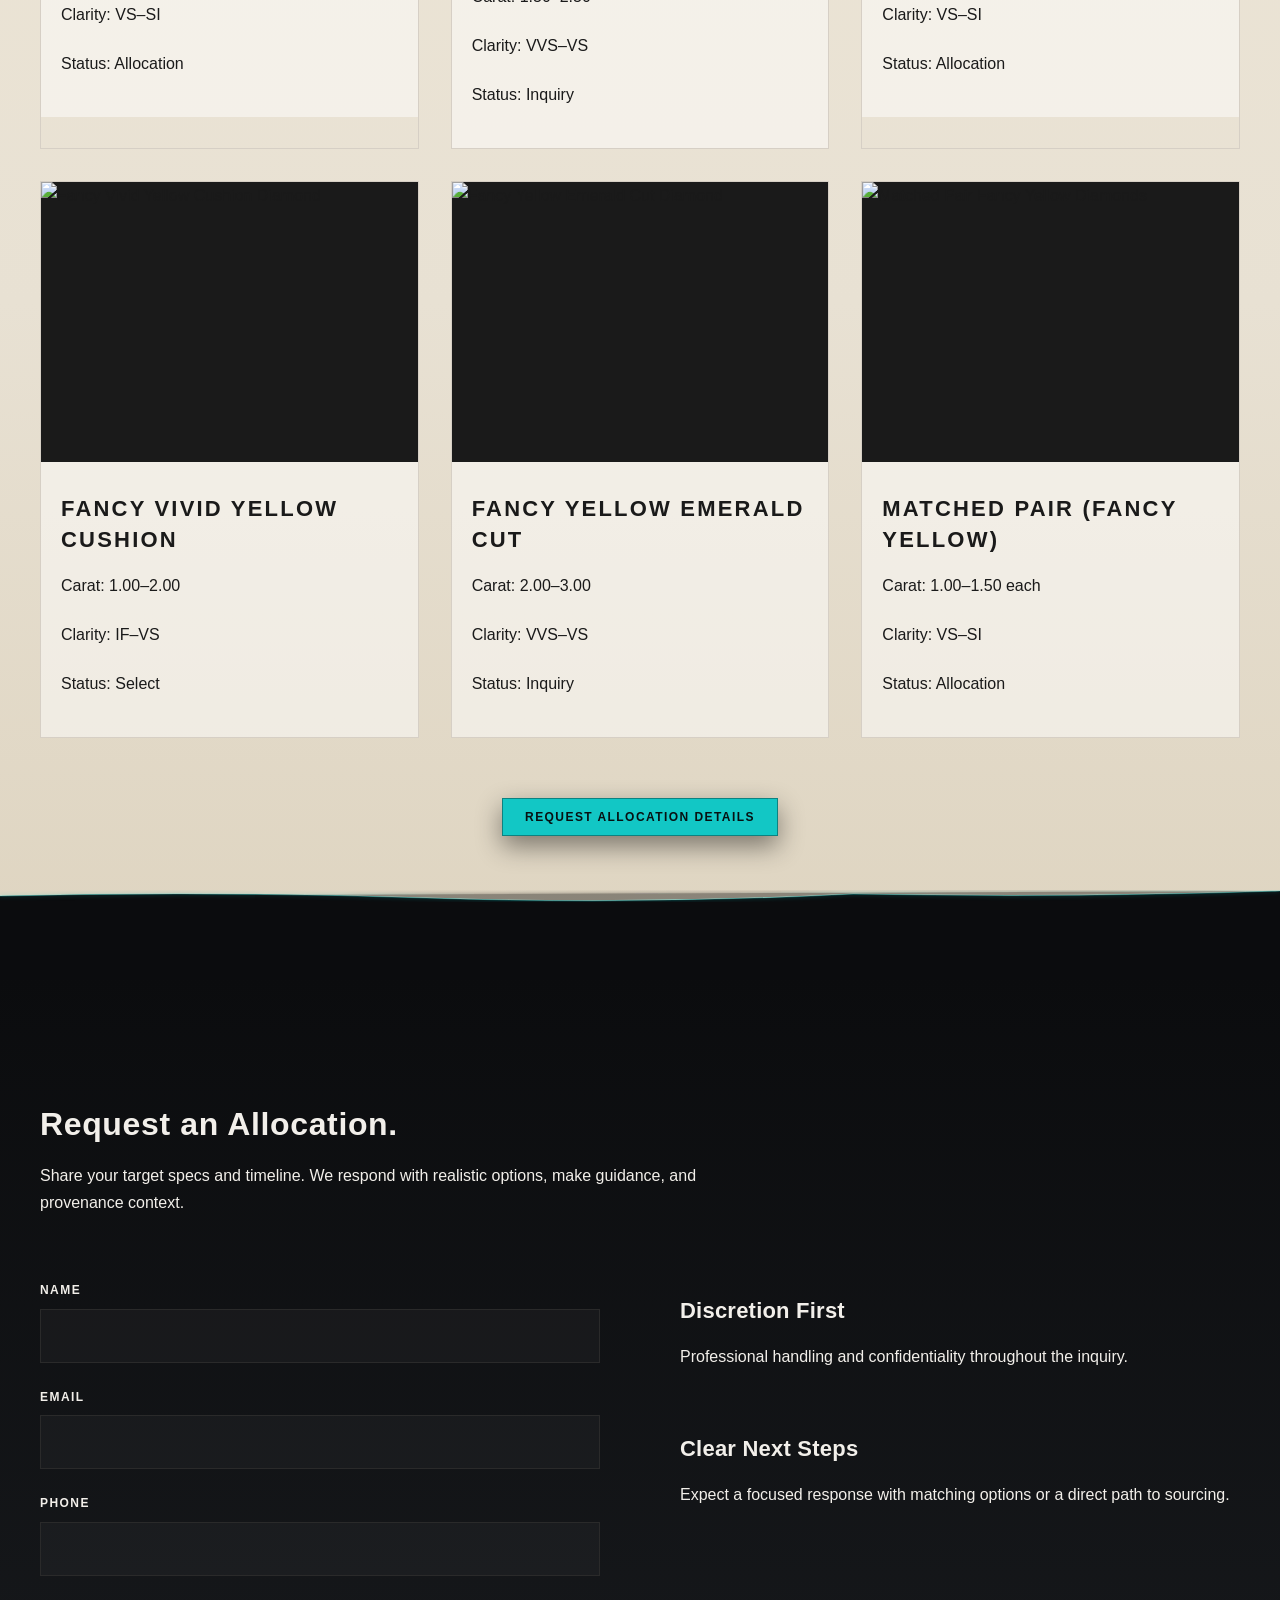
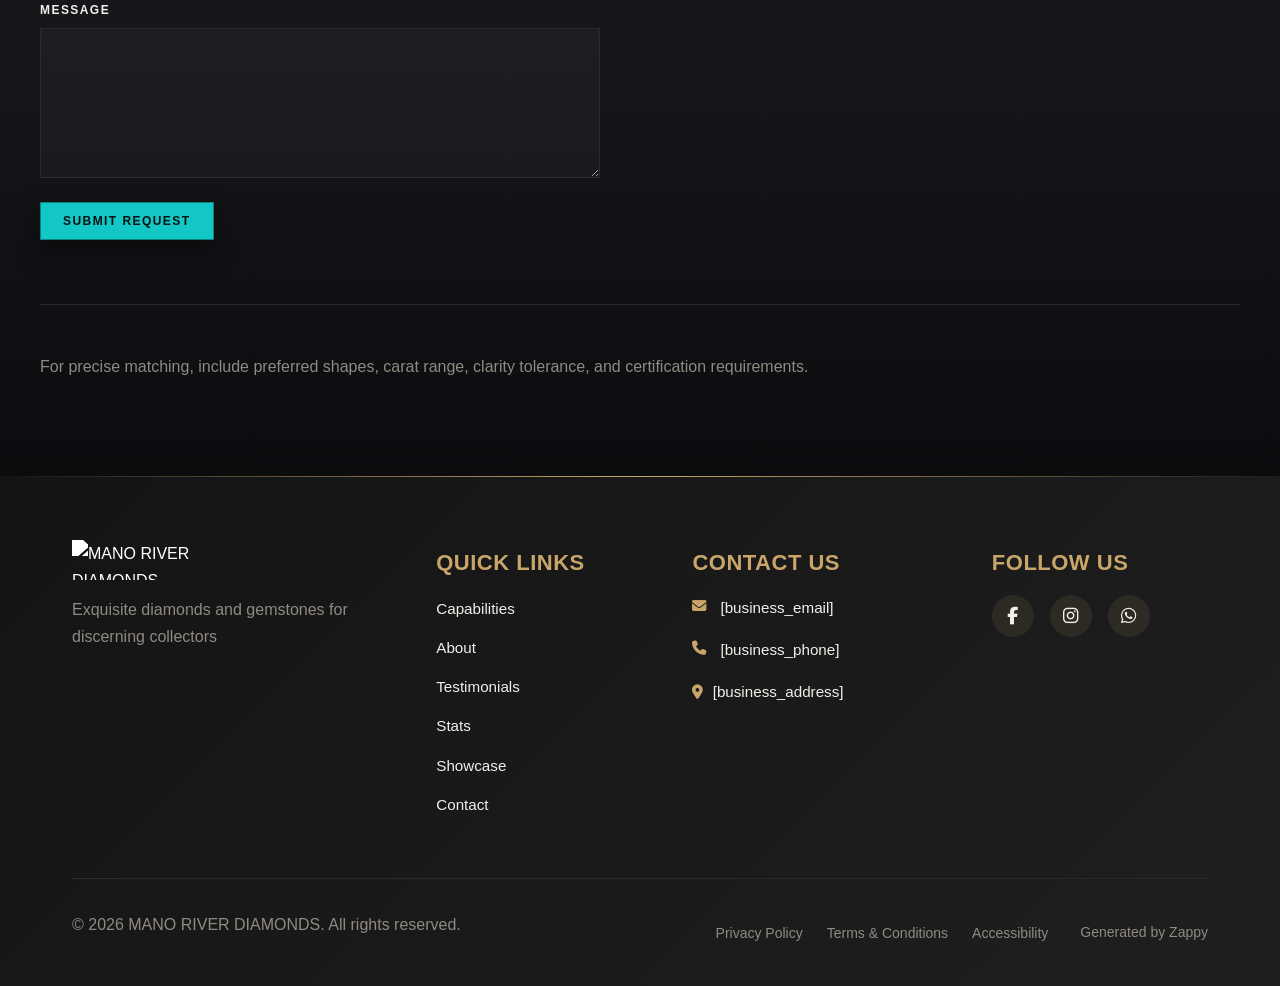
==== commit 205041ea: "Background sync: Progressive GitHub Sync" ====
--- a/index.html
+++ b/index.html
@@ -1033,13 +1033,13 @@
     <div class="home-Hero-section__content">
       
       
-      <p class="home-Hero-section__supporting">Direct access from Liberia and Sierra Leone, guided by decades of rough-to-polish expertise and discreet service for the trade.</p>
+      
       <div class="home-Hero-section__cta-group" style="">
         <a href="#contact" class="home-Hero-section__btn home-Hero-section__btn--primary" data-element-type="button" data-element-id="btn-1773219063670-99ymlluac" data-native-element="true">Request Allocation</a>
         <a href="#showcase" class="home-Hero-section__btn home-Hero-section__btn--secondary" data-element-type="button" data-element-id="btn-1773219063670-9hhc4l2f6" data-native-element="true">View Availability Highlights</a>
       </div>
     </div>
-  </div><p class="home-Hero-section__provenance" style="">MANO RIVER REGION • NATURAL FANCY COLOR</p><h1 class="home-Hero-section__headline" style="" data-element-id="move-1773219073189-f16pci5q">Rare Natural Fancy Yellow Diamonds, Sourced at Origin.</h1>
+  </div><p class="home-Hero-section__supporting" style="">Direct access from Liberia and Sierra Leone, guided by decades of rough-to-polish expertise and discreet service for the trade.</p><p class="home-Hero-section__provenance" style="">MANO RIVER REGION • NATURAL FANCY COLOR</p><h1 class="home-Hero-section__headline" style="" data-element-id="move-1773219073189-f16pci5q">Rare Natural Fancy Yellow Diamonds, Sourced at Origin.</h1>
   <div class="home-Hero-section__divider-wrapper" style="position: relative; z-index: 2">
     <svg data-no-icon-edit="true" aria-hidden="true" viewbox="0 0 1200 80" preserveaspectratio="none" xmlns="http://www.w3.org/2000/svg">
       <defs>
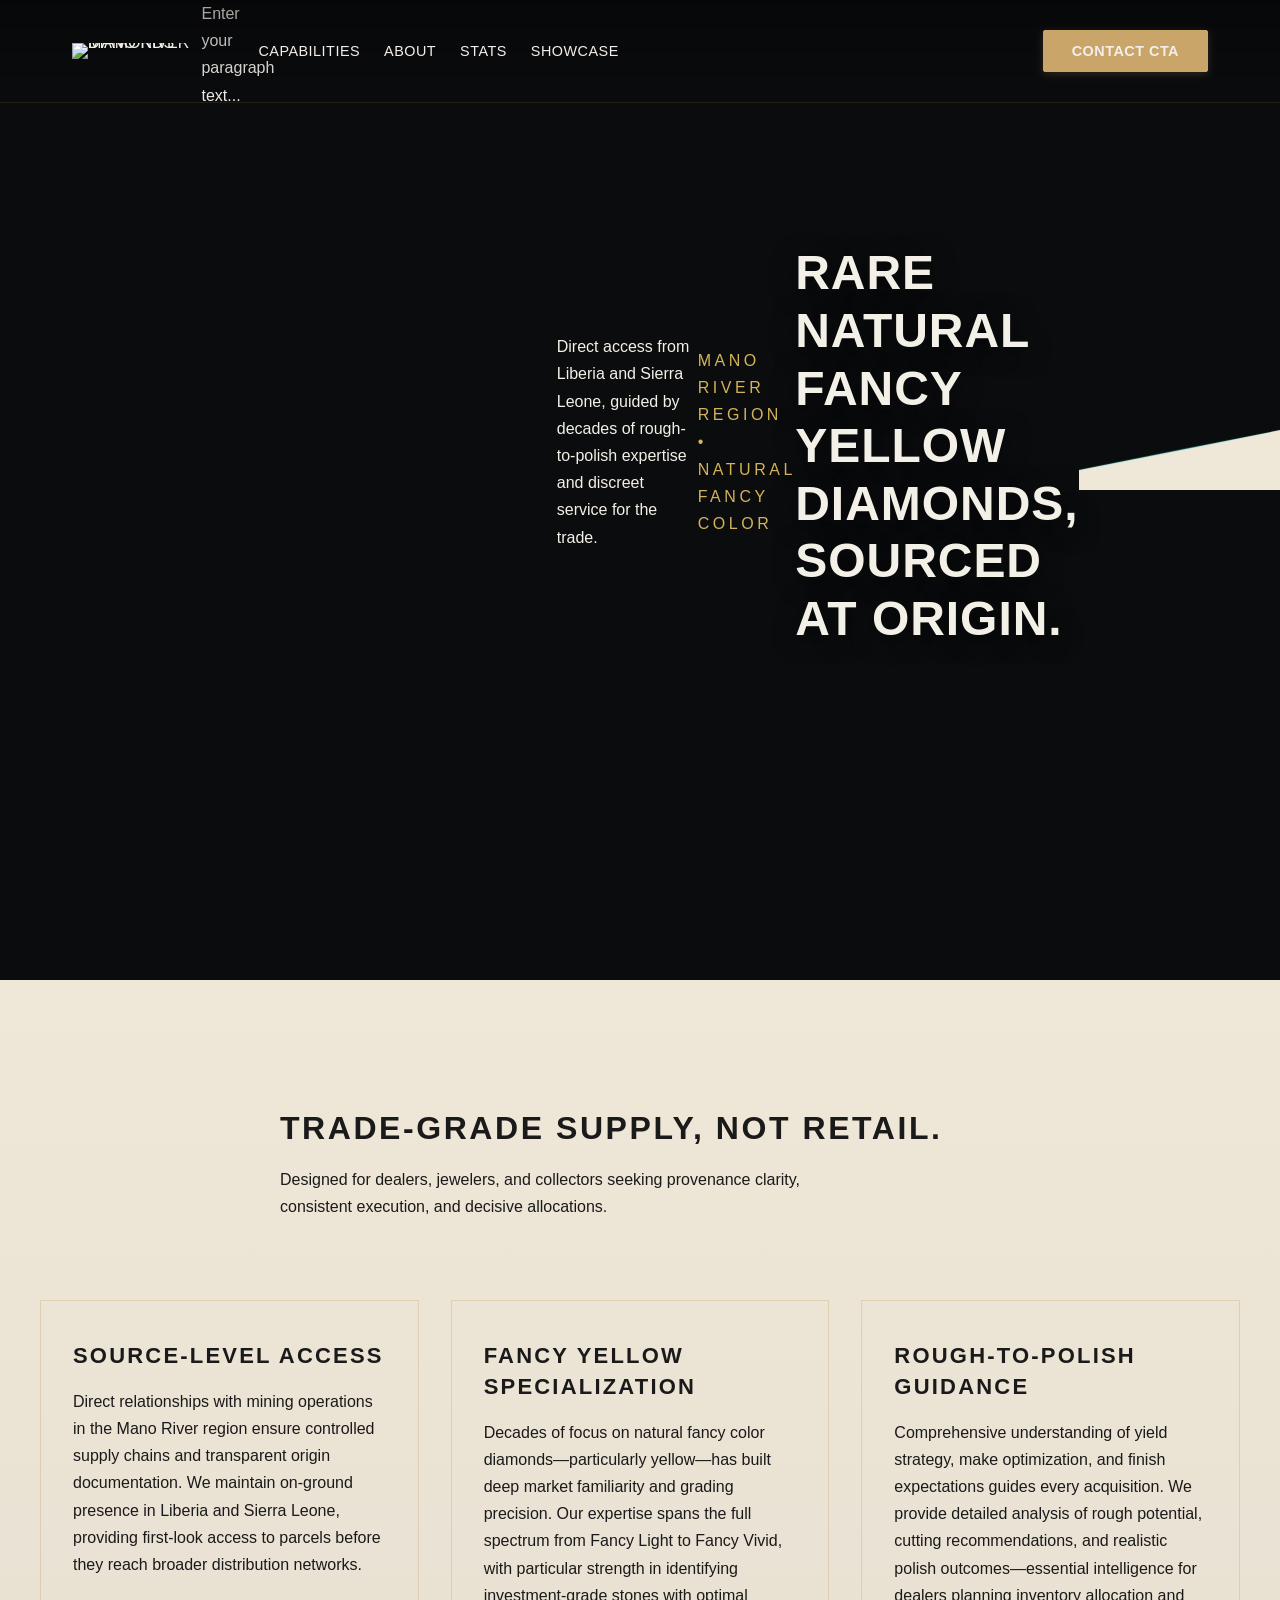
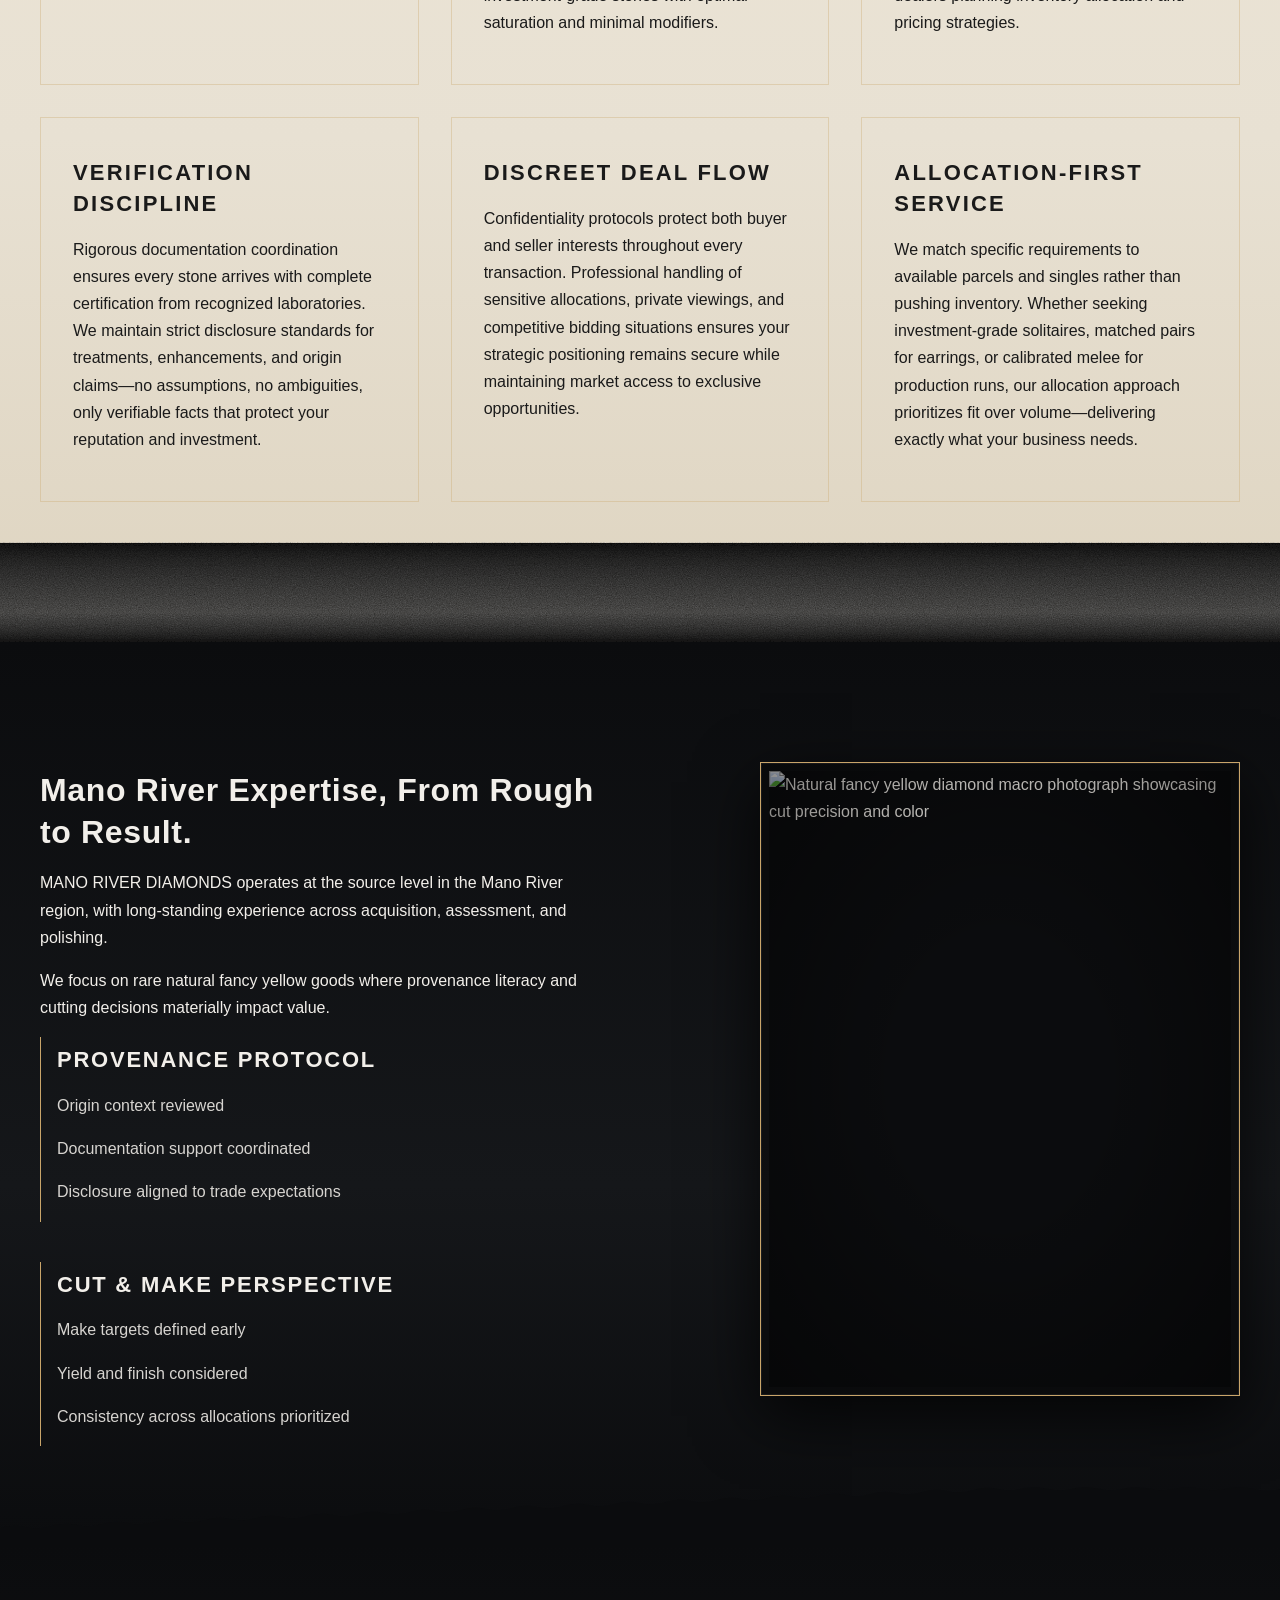
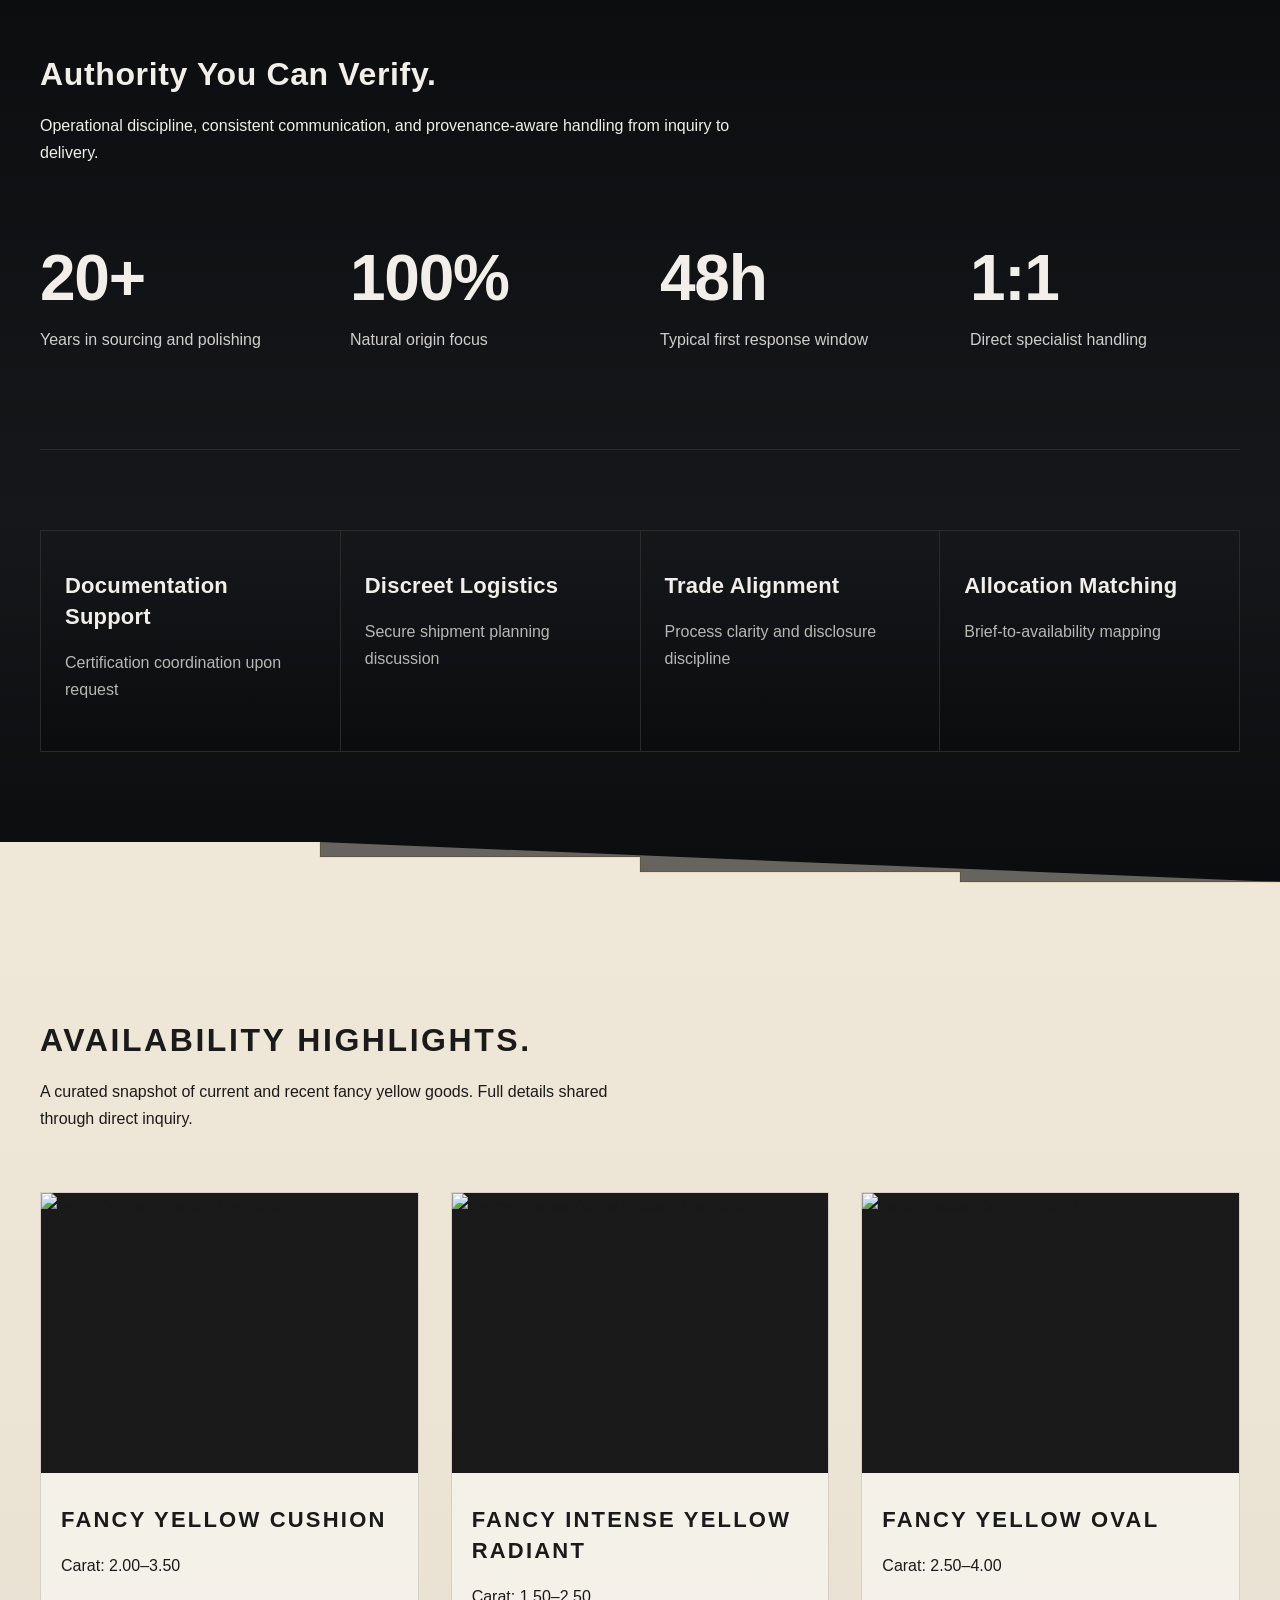
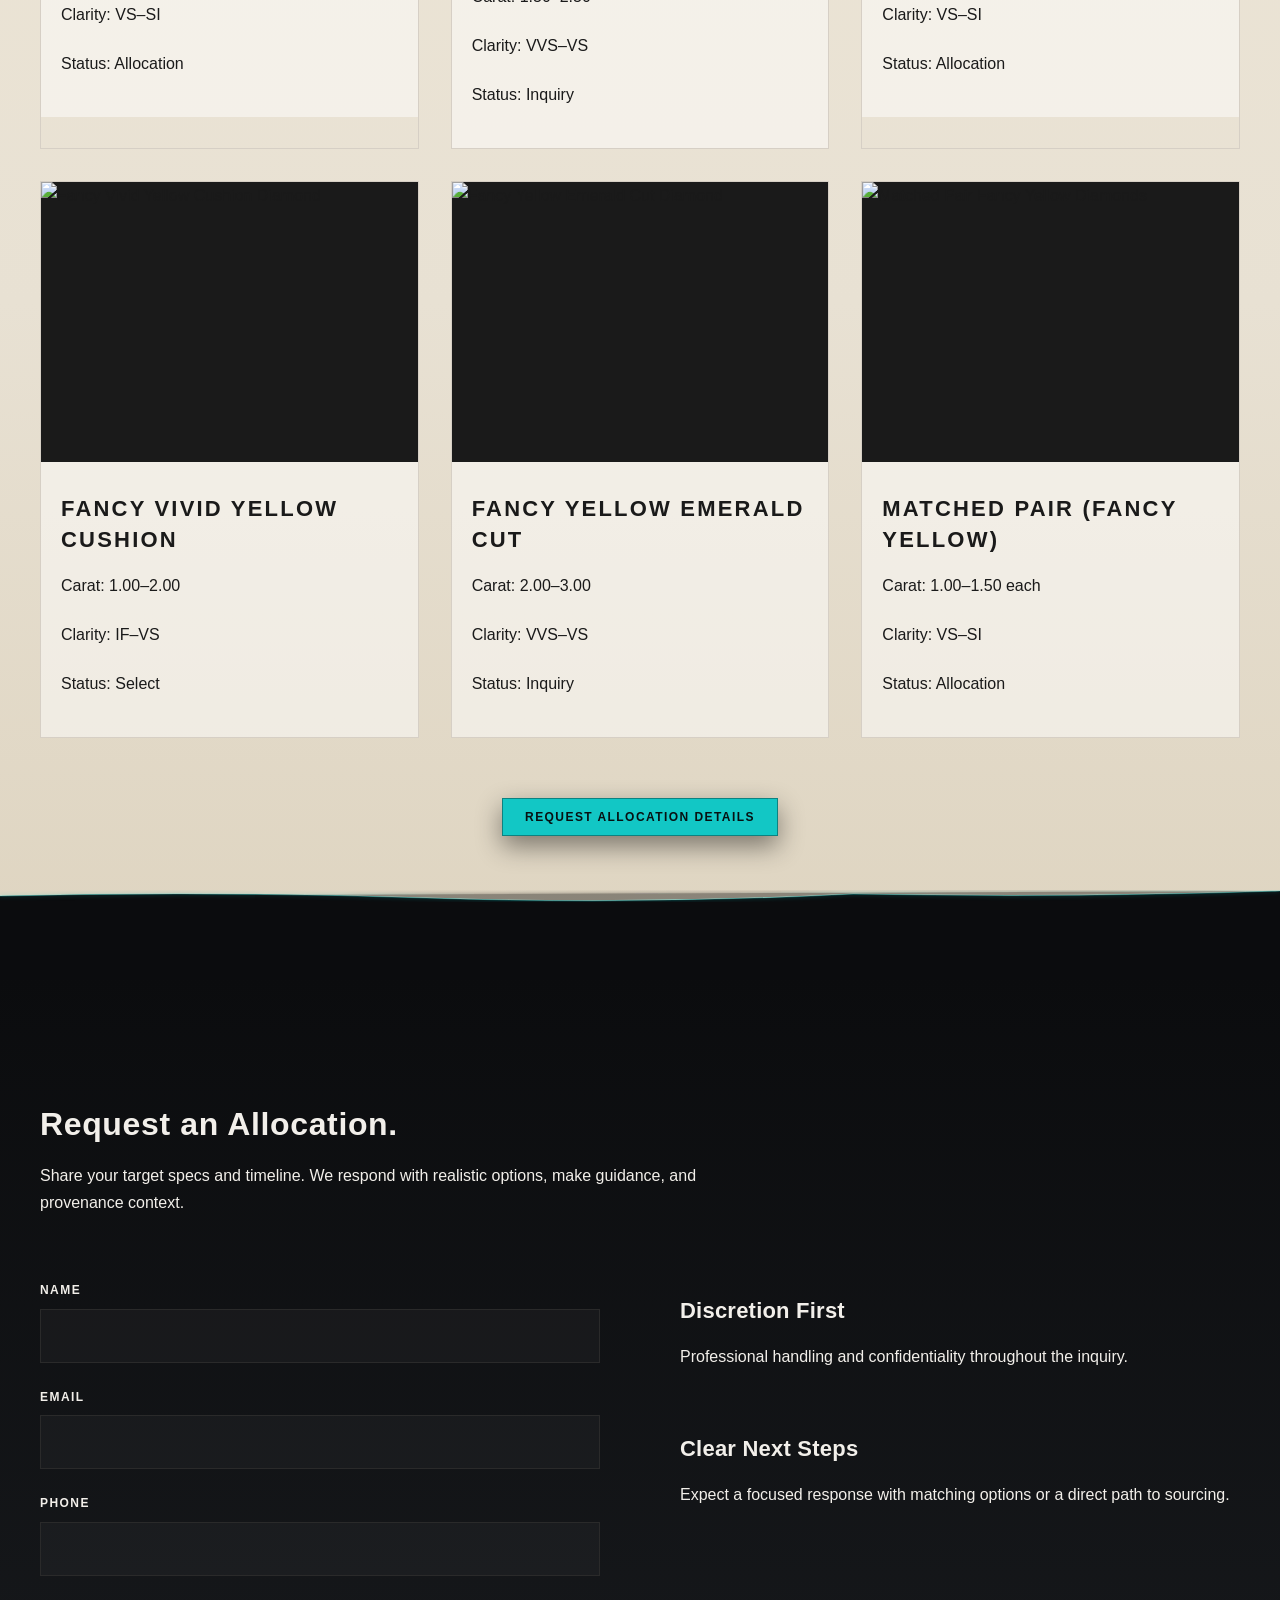
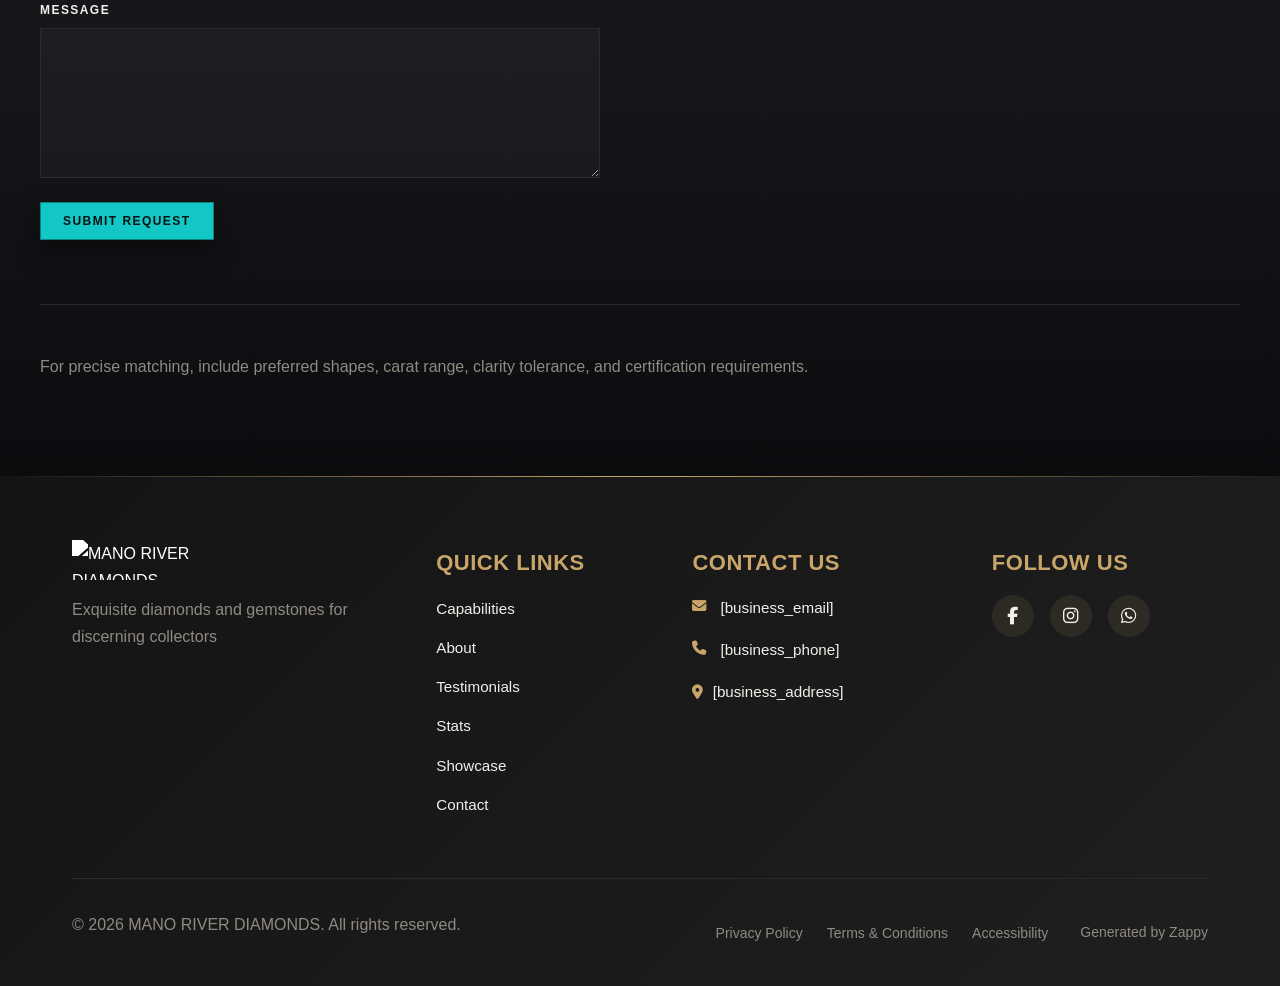
==== commit 062acb22: "Background sync: Progressive GitHub Sync" ====
--- a/index.html
+++ b/index.html
@@ -218,27 +218,27 @@
 })();
 </script>
 <!-- End Zappy Analytics -->
-    <meta property="og:title" content="Rare Natural Fancy Yellow Diamonds — MANO RIVER DIAMONDS">
-  <meta property="og:description" content="Source-level expertise in natural fancy color diamonds from West Africa's Mano River region. Decades of experience serving international dealers, jewelers, and collectors with authenticated rare gems.">
-  <meta property="og:type" content="website">
-  <meta property="og:locale" content="en_US">
-  
-  <meta name="twitter:card" content="summary_large_image">
-  <meta name="twitter:title" content="Rare Natural Fancy Yellow Diamonds — MANO RIVER DIAMONDS">
-  <meta name="twitter:description" content="Source-level expertise in natural fancy color diamonds from West Africa's Mano River region. Decades of experience serving international dealers, jewelers, and collectors with authenticated rare gems.">
-  
-  <link rel="stylesheet" href="https://cdnjs.cloudflare.com/ajax/libs/font-awesome/6.4.0/css/all.min.css">
+    <meta property="og:title" content="Rare Natural Fancy Yellow Diamonds — MANO RIVER DIAMONDS" />
+  <meta property="og:description" content="Source-level expertise in natural fancy color diamonds from West Africa's Mano River region. Decades of experience serving international dealers, jewelers, and collectors with authenticated rare gems." />
+  <meta property="og:type" content="website" />
+  <meta property="og:locale" content="en_US" />
+  
+  <meta name="twitter:card" content="summary_large_image" />
+  <meta name="twitter:title" content="Rare Natural Fancy Yellow Diamonds — MANO RIVER DIAMONDS" />
+  <meta name="twitter:description" content="Source-level expertise in natural fancy color diamonds from West Africa's Mano River region. Decades of experience serving international dealers, jewelers, and collectors with authenticated rare gems." />
+  
+  <link rel="stylesheet" href="https://cdnjs.cloudflare.com/ajax/libs/font-awesome/6.4.0/css/all.min.css" />
 
     <!-- Favicons -->
-    <link rel="icon" type="image/x-icon" href="/assets/favicon.ico">
-    <link rel="icon" type="image/png" sizes="16x16" href="/assets/favicon-16x16.png">
-    <link rel="icon" type="image/png" sizes="32x32" href="/assets/favicon-32x32.png">
-    <link rel="icon" type="image/png" sizes="48x48" href="/assets/favicon-48x48.png">
-    <link rel="icon" type="image/png" sizes="192x192" href="/assets/favicon-192x192.png">
-    <link rel="icon" type="image/png" sizes="512x512" href="/assets/favicon-512x512.png">
-    <link rel="apple-touch-icon" href="/assets/apple-touch-icon.png">
+    <link rel="icon" type="image/x-icon" href="/assets/favicon.ico" />
+    <link rel="icon" type="image/png" sizes="16x16" href="/assets/favicon-16x16.png" />
+    <link rel="icon" type="image/png" sizes="32x32" href="/assets/favicon-32x32.png" />
+    <link rel="icon" type="image/png" sizes="48x48" href="/assets/favicon-48x48.png" />
+    <link rel="icon" type="image/png" sizes="192x192" href="/assets/favicon-192x192.png" />
+    <link rel="icon" type="image/png" sizes="512x512" href="/assets/favicon-512x512.png" />
+    <link rel="apple-touch-icon" href="/assets/apple-touch-icon.png" />
     <!-- Cookie Consent -->
-    <link rel="stylesheet" href="https://cdn.jsdelivr.net/npm/vanilla-cookieconsent@3/dist/cookieconsent.css">
+    <link rel="stylesheet" href="https://cdn.jsdelivr.net/npm/vanilla-cookieconsent@3/dist/cookieconsent.css" />
     <script src="https://cdn.jsdelivr.net/npm/vanilla-cookieconsent@3/dist/cookieconsent.umd.js"></script>
     <!-- Mickidum Accessibility Toolbar -->
     <script src="https://cdn.jsdelivr.net/gh/mickidum/acc_toolbar/acctoolbar/acctoolbar.min.js"></script>
@@ -556,24 +556,24 @@
 
   <nav class="navbar">
   <button class="mobile-toggle" id="mobileToggle" aria-label="Menu">
-    <svg class="hamburger-icon" width="24" height="24" viewbox="0 0 24 24" fill="none">
-      <path d="M3 12h18M3 6h18M3 18h18" stroke="currentColor" stroke-width="2" stroke-linecap="round"></path>
+    <svg class="hamburger-icon" width="24" height="24" viewBox="0 0 24 24" fill="none">
+      <path d="M3 12h18M3 6h18M3 18h18" stroke="currentColor" stroke-width="2" stroke-linecap="round"/>
     </svg>
-    <svg class="close-icon" width="24" height="24" viewbox="0 0 24 24" fill="none" style="display: none;">
-      <path d="M18 6L6 18M6 6l12 12" stroke="currentColor" stroke-width="2" stroke-linecap="round"></path>
+    <svg class="close-icon" width="24" height="24" viewBox="0 0 24 24" fill="none" style="display: none;">
+      <path d="M18 6L6 18M6 6l12 12" stroke="currentColor" stroke-width="2" stroke-linecap="round"/>
     </svg>
   </button>
   
   <button class="phone-header-btn" aria-label="Call">
-    <svg width="20" height="20" viewbox="0 0 24 24" fill="currentColor">
-      <path d="M22 16.92v3a2 2 0 0 1-2.18 2 19.79 19.79 0 0 1-8.63-3.07 19.5 19.5 0 0 1-6-6 19.79 19.79 0 0 1-3.07-8.67A2 2 0 0 1 4.11 2h3a2 2 0 0 1 2 1.72 12.84 12.84 0 0 0 .7 2.81 2 2 0 0 1-.45 2.11L8.09 9.91a16 16 0 0 0 6 6l1.27-1.27a2 2 0 0 1 2.11-.45 12.84 12.84 0 0 0 2.81.7A2 2 0 0 1 22 16.92z"></path>
+    <svg width="20" height="20" viewBox="0 0 24 24" fill="currentColor">
+      <path d="M22 16.92v3a2 2 0 0 1-2.18 2 19.79 19.79 0 0 1-8.63-3.07 19.5 19.5 0 0 1-6-6 19.79 19.79 0 0 1-3.07-8.67A2 2 0 0 1 4.11 2h3a2 2 0 0 1 2 1.72 12.84 12.84 0 0 0 .7 2.81 2 2 0 0 1-.45 2.11L8.09 9.91a16 16 0 0 0 6 6l1.27-1.27a2 2 0 0 1 2.11-.45 12.84 12.84 0 0 0 2.81.7A2 2 0 0 1 22 16.92z"/>
     </svg>
   </button>
   
   <div class="nav-container">
     <div class="nav-brand">
       <a href="/" class="logo-link">
-        <img src="/assets/mano-river-diamonds-luxury-diamonds-and-gemstones-logo.webp" alt="MANO RIVER DIAMONDS" class="logo">
+        <img src="/assets/mano-river-diamonds-luxury-diamonds-and-gemstones-logo.webp" alt="MANO RIVER DIAMONDS" class="logo" />
       </a>
     </div>
     
@@ -1014,43 +1014,36 @@
 </script>
   
   <main>
-    <section class="home-Hero-section" data-layout-spec="Home-Hero" data-hero-type="fullscreen-scrim" data-zappy-section="true" style="position: relative; overflow: hidden; --zappy-bg-overlay: rgba(0, 0, 0, 0.5)" id="zappy-section-1773219026372-2131" data-zappy-bg-type="video" data-zappy-bg-color="" data-zappy-bg-image="" data-zappy-bg-overlay-color="#000000" data-zappy-bg-overlay-opacity="50" data-zappy-bg-video-type="mp4" data-zappy-bg-video-url="assets/[base64].mp4">
-<div class="hero-video-background zappy-editable-video-bg" id="hero-video-bg-1773219063682" style="outline: none;">
-  <div class="hero-video-overlay" style="transition: background 0.3s; background: linear-gradient(rgba(0, 0, 0, 0.3), rgba(0, 0, 0, 0.5));"></div>
-  <video class="hero-video" autoplay="" muted="" loop="" playsinline="">
-    <source src="/assets/[base64].mp4" type="video/mp4">
-    Your browser does not support the video tag.
-  </video>
-  <img class="hero-video-fallback zappy-editable-image" src="/assets/site-home-hero-bg.webp" alt="Hero background" loading="lazy" style="object-position: 50% 50%;">
-</div><div class="zappy-section-video-bg" style="position:absolute;inset:0;z-index:0;overflow:hidden;pointer-events:none;"><div class="zappy-section-video-overlay hero-original-overlay-hidden" style="position:absolute;inset:0;z-index:1;background:rgba(0, 0, 0, 0.5);pointer-events:none;; display: none !important;"></div><video class="zappy-section-video" autoplay="" muted="" loop="" playsinline="" style="position:absolute;top:50%;left:50%;min-width:100%;min-height:100%;transform:translate(-50%, -50%);object-fit:cover;z-index:0;">
-  <source src="/assets/[base64].mp4" type="video/mp4">
+    <section class="home-Hero-section" data-layout-spec="Home-Hero" data-hero-type="fullscreen-scrim" data-zappy-section="true" style="position: relative; overflow: hidden; --zappy-bg-overlay: rgba(0, 0, 0, 0.5)" id="zappy-section-1773219026372-2131" data-zappy-bg-type="video" data-zappy-bg-color data-zappy-bg-image data-zappy-bg-overlay-color="#000000" data-zappy-bg-overlay-opacity="50" data-zappy-bg-video-type="mp4" data-zappy-bg-video-url="assets/[base64].mp4">
+<div class="zappy-section-video-bg" style="position:absolute;inset:0;z-index:0;overflow:hidden;pointer-events:none;"><div class="zappy-section-video-overlay hero-original-overlay-hidden" style="position:absolute;inset:0;z-index:1;background:rgba(0, 0, 0, 0.5);pointer-events:none;; display: none !important;"></div><video class="zappy-section-video" autoplay muted loop playsinline style="position:absolute;top:50%;left:50%;min-width:100%;min-height:100%;transform:translate(-50%, -50%);object-fit:cover;z-index:0;">
+  <source src="/assets/[base64].mp4" type="video/mp4" />
   Your browser does not support the video tag.
 </video></div>
 
   <div class="home-Hero-section__background" style="background-image: url('assets/site-home-hero-bg.webp'); background-size: cover; background-position: center; position: relative; z-index: 2"></div>
   <div class="home-Hero-section__overlay" style="display: none" data-zappy-original-bg="hidden"></div>
-  <div class="home-Hero-section__content-wrapper" style="position: relative; z-index: 2">
+  <div class="zappy-inserted-element" id="zappy-element-1773219441850-20bpa6nje" data-element-id="zappy-element-1773219441850-20bpa6nje" data-element-type="paragraph" data-zappy-newly-inserted="true" style="margin: 0px !important; padding: 0px !important; display: block; align-self: start !important; flex: 0 1 auto;"><p style="font-size: 1rem; max-width: 100%; margin-left: auto; margin-right: auto;" data-element-type="paragraph" data-element-id="zappy-element-1773219441850-20bpa6nje" id="zappy-element-1773219441850-20bpa6nje" data-zappy-newly-inserted="true">Enter your paragraph text...</p></div><div class="home-Hero-section__content-wrapper" style="position: relative; z-index: 2">
     <div class="home-Hero-section__content">
       
       
       
-      <div class="home-Hero-section__cta-group" style="">
-        <a href="#contact" class="home-Hero-section__btn home-Hero-section__btn--primary" data-element-type="button" data-element-id="btn-1773219063670-99ymlluac" data-native-element="true">Request Allocation</a>
-        <a href="#showcase" class="home-Hero-section__btn home-Hero-section__btn--secondary" data-element-type="button" data-element-id="btn-1773219063670-9hhc4l2f6" data-native-element="true">View Availability Highlights</a>
-      </div>
-    </div>
-  </div><p class="home-Hero-section__supporting" style="">Direct access from Liberia and Sierra Leone, guided by decades of rough-to-polish expertise and discreet service for the trade.</p><p class="home-Hero-section__provenance" style="">MANO RIVER REGION • NATURAL FANCY COLOR</p><h1 class="home-Hero-section__headline" style="" data-element-id="move-1773219073189-f16pci5q">Rare Natural Fancy Yellow Diamonds, Sourced at Origin.</h1>
+      <div class="home-Hero-section__cta-group" style>
+        
+        
+      </div>
+    </div>
+  </div><p class="home-Hero-section__supporting" style>Direct access from Liberia and Sierra Leone, guided by decades of rough-to-polish expertise and discreet service for the trade.</p><p class="home-Hero-section__provenance" style>MANO RIVER REGION • NATURAL FANCY COLOR</p><h1 class="home-Hero-section__headline" style data-element-id="move-1773219073189-f16pci5q">Rare Natural Fancy Yellow Diamonds, Sourced at Origin.</h1>
   <div class="home-Hero-section__divider-wrapper" style="position: relative; z-index: 2">
-    <svg data-no-icon-edit="true" aria-hidden="true" viewbox="0 0 1200 80" preserveaspectratio="none" xmlns="http://www.w3.org/2000/svg">
+    <svg data-no-icon-edit="true" aria-hidden="true" viewBox="0 0 1200 80" preserveAspectRatio="none" xmlns="http://www.w3.org/2000/svg">
       <defs>
         <linearGradient id="home-Hero-divider-gradient" x1="0%" y1="0%" x2="100%" y2="0%">
-          <stop offset="0%" style="stop-color:#12C7C5;stop-opacity:0.18"></stop>
-          <stop offset="50%" style="stop-color:#12C7C5;stop-opacity:0.35"></stop>
-          <stop offset="100%" style="stop-color:#12C7C5;stop-opacity:0.08"></stop>
+          <stop offset="0%" style="stop-color:#12C7C5;stop-opacity:0.18"/>
+          <stop offset="50%" style="stop-color:#12C7C5;stop-opacity:0.35"/>
+          <stop offset="100%" style="stop-color:#12C7C5;stop-opacity:0.08"/>
         </linearGradient>
       </defs>
-      <path d="M0,80 L0,60 L1200,20 L1200,80 Z" fill="#EFE7D7"></path>
-      <path d="M0,60 L1200,20" stroke="url(#home-Hero-divider-gradient)" stroke-width="1.5" fill="#EFE7D7"></path>
+      <path d="M0,80 L0,60 L1200,20 L1200,80 Z" fill="#EFE7D7"/>
+      <path d="M0,60 L1200,20" stroke="url(#home-Hero-divider-gradient)" stroke-width="1.5" fill="#EFE7D7"/>
     </svg>
   </div>
 </section>
@@ -1096,21 +1089,21 @@
   </div>
   
   <div class="capabilities-divider-wrapper">
-    <svg data-no-icon-edit="true" aria-hidden="true" viewbox="0 0 1200 100" preserveaspectratio="none" xmlns="http://www.w3.org/2000/svg">
+    <svg data-no-icon-edit="true" aria-hidden="true" viewBox="0 0 1200 100" preserveAspectRatio="none" xmlns="http://www.w3.org/2000/svg">
       <defs>
         <linearGradient id="divider-fade" x1="0%" y1="0%" x2="0%" y2="100%">
-          <stop offset="0%" style="stop-color:#141414;stop-opacity:1"></stop>
-          <stop offset="70%" style="stop-color:#141414;stop-opacity:0.85"></stop>
-          <stop offset="100%" style="stop-color:#141414;stop-"></stop>
+          <stop offset="0%" style="stop-color:#141414;stop-opacity:1"/>
+          <stop offset="70%" style="stop-color:#141414;stop-opacity:0.85"/>
+          <stop offset="100%" style="stop-color:#141414;stop-"/>
         </linearGradient>
         <filter id="grain-noise">
-          <feTurbulence type="fractalNoise" basefrequency="0.9" numoctaves="4" seed="2"></feTurbulence>
-          <feColorMatrix type="saturate" values="0"></feColorMatrix>
-          <feBlend mode="multiply" in="SourceGraphic"></feBlend>
+          <feTurbulence type="fractalNoise" baseFrequency="0.9" numOctaves="4" seed="2"/>
+          <feColorMatrix type="saturate" values="0"/>
+          <feBlend mode="multiply" in="SourceGraphic"/>
         </filter>
       </defs>
-      <rect x="0" y="0" width="1200" height="1" fill="rgba(201,165,106,0.25)"></rect>
-      <rect x="0" y="1" width="1200" height="99" fill="url(#divider-fade)" filter="url(#grain-noise)"></rect>
+      <rect x="0" y="0" width="1200" height="1" fill="rgba(201,165,106,0.25)"/>
+      <rect x="0" y="1" width="1200" height="99" fill="url(#divider-fade)" filter="url(#grain-noise)"/>
     </svg>
   </div>
 </section>
@@ -1141,14 +1134,14 @@
     
     <div class="home-about-image-wrapper">
       <div class="home-about-image-frame">
-        <img data-placeholder="home-about-image-1" data-context="Cinematic macro photograph of a rare natural fancy yellow diamond on a dark matte surface, dramatic side lighting creating sharp specular highlights on the facets, controlled studio lighting with no blown-out areas, noir aesthetic with deep shadows and precise reflections, professional gemstone photography showing cut quality and color saturation, editorial luxury style, sharp focus on diamond edges and pavilion, dark charcoal background fading to black" width="600" height="800" src="/assets/site-home-about-image-1.webp" alt="Natural fancy yellow diamond macro photograph showcasing cut precision and color">
+        <img data-placeholder="home-about-image-1" data-context="Cinematic macro photograph of a rare natural fancy yellow diamond on a dark matte surface, dramatic side lighting creating sharp specular highlights on the facets, controlled studio lighting with no blown-out areas, noir aesthetic with deep shadows and precise reflections, professional gemstone photography showing cut quality and color saturation, editorial luxury style, sharp focus on diamond edges and pavilion, dark charcoal background fading to black" width="600" height="800" src="/assets/site-home-about-image-1.webp" alt="Natural fancy yellow diamond macro photograph showcasing cut precision and color" />
       </div>
     </div>
   </div>
   
   <div class="home-about-divider-wrapper">
-    <svg data-no-icon-edit="true" aria-hidden="true" viewbox="0 0 1200 60" preserveaspectratio="none" xmlns="http://www.w3.org/2000/svg">
-      <path d="M0,60 L0,42 Q12,38 24,41 Q36,44 48,40 Q60,36 72,39 Q84,42 96,38 Q108,34 120,37 Q132,40 144,36 Q156,32 168,35 Q180,38 192,34 Q204,30 216,33 Q228,36 240,32 Q252,28 264,31 Q276,34 288,30 Q300,26 312,29 Q324,32 336,28 Q348,24 360,27 Q372,30 384,26 Q396,22 408,25 Q420,28 432,24 Q444,20 456,23 Q468,26 480,22 Q492,18 504,21 Q516,24 528,20 Q540,16 552,19 Q564,22 576,18 Q588,14 600,17 Q612,20 624,16 Q636,12 648,15 Q660,18 672,14 Q684,10 696,13 Q708,16 720,12 Q732,8 744,11 Q756,14 768,10 Q780,6 792,9 Q804,12 816,8 Q828,4 840,7 Q852,10 864,6 Q876,2 888,5 Q900,8 912,4 Q924,0 936,3 Q948,6 960,2 Q972,0 984,3 Q996,6 1008,2 Q1020,0 1032,3 Q1044,6 1056,2 Q1068,0 1080,3 Q1092,6 1104,2 Q1116,0 1128,3 Q1140,6 1152,2 Q1164,0 1176,3 Q1188,6 1200,3 L1200,60 Z" fill="#0B0C0E"></path>
+    <svg data-no-icon-edit="true" aria-hidden="true" viewBox="0 0 1200 60" preserveAspectRatio="none" xmlns="http://www.w3.org/2000/svg">
+      <path d="M0,60 L0,42 Q12,38 24,41 Q36,44 48,40 Q60,36 72,39 Q84,42 96,38 Q108,34 120,37 Q132,40 144,36 Q156,32 168,35 Q180,38 192,34 Q204,30 216,33 Q228,36 240,32 Q252,28 264,31 Q276,34 288,30 Q300,26 312,29 Q324,32 336,28 Q348,24 360,27 Q372,30 384,26 Q396,22 408,25 Q420,28 432,24 Q444,20 456,23 Q468,26 480,22 Q492,18 504,21 Q516,24 528,20 Q540,16 552,19 Q564,22 576,18 Q588,14 600,17 Q612,20 624,16 Q636,12 648,15 Q660,18 672,14 Q684,10 696,13 Q708,16 720,12 Q732,8 744,11 Q756,14 768,10 Q780,6 792,9 Q804,12 816,8 Q828,4 840,7 Q852,10 864,6 Q876,2 888,5 Q900,8 912,4 Q924,0 936,3 Q948,6 960,2 Q972,0 984,3 Q996,6 1008,2 Q1020,0 1032,3 Q1044,6 1056,2 Q1068,0 1080,3 Q1092,6 1104,2 Q1116,0 1128,3 Q1140,6 1152,2 Q1164,0 1176,3 Q1188,6 1200,3 L1200,60 Z" fill="#0B0C0E"/>
     </svg>
   </div>
 </section>
@@ -1202,9 +1195,9 @@
   </div>
 
   <div class="home-stats-divider-wrapper">
-    <svg data-no-icon-edit="true" aria-hidden="true" viewbox="0 0 1200 80" preserveaspectratio="none" xmlns="http://www.w3.org/2000/svg">
-      <path d="M0,80 L0,30 L300,30 L300,45 L600,45 L600,60 L900,60 L900,70 L1200,70 L1200,80 Z" fill="#EFE7D7"></path>
-      <path d="M300,30 L300,45 L600,45 L600,60 L900,60 L900,70 L1200,70" stroke="var(--accent)" stroke-width="1" fill="#EFE7D7" opacity="0.4"></path>
+    <svg data-no-icon-edit="true" aria-hidden="true" viewBox="0 0 1200 80" preserveAspectRatio="none" xmlns="http://www.w3.org/2000/svg">
+      <path d="M0,80 L0,30 L300,30 L300,45 L600,45 L600,60 L900,60 L900,70 L1200,70 L1200,80 Z" fill="#EFE7D7"/>
+      <path d="M300,30 L300,45 L600,45 L600,60 L900,60 L900,70 L1200,70" stroke="var(--accent)" stroke-width="1" fill="#EFE7D7" opacity="0.4"/>
     </svg>
   </div>
 </section>
@@ -1219,7 +1212,7 @@
     <div class="home-showcase-grid">
       <article class="home-showcase-card">
         <div class="home-showcase-card-image">
-          <img data-placeholder="home-showcase-image-1" data-context="Macro photograph of a fancy yellow cushion cut diamond on charcoal background, professional jewelry photography with dramatic lighting highlighting the facets and yellow color intensity" width="600" height="400" src="/assets/site-home-showcase-image-1.webp" alt="Fancy Yellow Cushion Diamond">
+          <img data-placeholder="home-showcase-image-1" data-context="Macro photograph of a fancy yellow cushion cut diamond on charcoal background, professional jewelry photography with dramatic lighting highlighting the facets and yellow color intensity" width="600" height="400" src="/assets/site-home-showcase-image-1.webp" alt="Fancy Yellow Cushion Diamond" />
         </div>
         <div class="home-showcase-card-content">
           <h3>Fancy Yellow Cushion</h3>
@@ -1233,7 +1226,7 @@
 
       <article class="home-showcase-card">
         <div class="home-showcase-card-image">
-          <img data-placeholder="home-showcase-image-2" data-context="Macro photograph of a fancy intense yellow radiant cut diamond on charcoal background, professional jewelry photography with dramatic lighting showing brilliant faceting and vivid yellow color" width="600" height="400" src="/assets/site-home-showcase-image-2.webp" alt="Fancy Intense Yellow Radiant Diamond">
+          <img data-placeholder="home-showcase-image-2" data-context="Macro photograph of a fancy intense yellow radiant cut diamond on charcoal background, professional jewelry photography with dramatic lighting showing brilliant faceting and vivid yellow color" width="600" height="400" src="/assets/site-home-showcase-image-2.webp" alt="Fancy Intense Yellow Radiant Diamond" />
         </div>
         <div class="home-showcase-card-content">
           <h3>Fancy Intense Yellow Radiant</h3>
@@ -1247,7 +1240,7 @@
 
       <article class="home-showcase-card">
         <div class="home-showcase-card-image">
-          <img data-placeholder="home-showcase-image-3" data-context="Macro photograph of a fancy yellow oval cut diamond on charcoal background, professional jewelry photography with dramatic lighting highlighting the elongated brilliant cut and natural yellow color" width="600" height="400" src="/assets/site-home-showcase-image-3.webp" alt="Fancy Yellow Oval Diamond">
+          <img data-placeholder="home-showcase-image-3" data-context="Macro photograph of a fancy yellow oval cut diamond on charcoal background, professional jewelry photography with dramatic lighting highlighting the elongated brilliant cut and natural yellow color" width="600" height="400" src="/assets/site-home-showcase-image-3.webp" alt="Fancy Yellow Oval Diamond" />
         </div>
         <div class="home-showcase-card-content">
           <h3>Fancy Yellow Oval</h3>
@@ -1261,7 +1254,7 @@
 
       <article class="home-showcase-card">
         <div class="home-showcase-card-image">
-          <img data-placeholder="home-showcase-image-4" data-context="Macro photograph of a fancy vivid yellow cushion cut diamond on charcoal background, professional jewelry photography with dramatic lighting showing exceptional color saturation and brilliance" width="600" height="400" src="/assets/site-home-showcase-image-4.webp" alt="Fancy Vivid Yellow Cushion Diamond">
+          <img data-placeholder="home-showcase-image-4" data-context="Macro photograph of a fancy vivid yellow cushion cut diamond on charcoal background, professional jewelry photography with dramatic lighting showing exceptional color saturation and brilliance" width="600" height="400" src="/assets/site-home-showcase-image-4.webp" alt="Fancy Vivid Yellow Cushion Diamond" />
         </div>
         <div class="home-showcase-card-content">
           <h3>Fancy Vivid Yellow Cushion</h3>
@@ -1275,7 +1268,7 @@
 
       <article class="home-showcase-card">
         <div class="home-showcase-card-image">
-          <img data-placeholder="home-showcase-image-5" data-context="Macro photograph of a fancy yellow emerald cut diamond on charcoal background, professional jewelry photography with dramatic lighting highlighting the step-cut facets and clean yellow color" width="600" height="400" src="/assets/site-home-showcase-image-5.webp" alt="Fancy Yellow Emerald Cut Diamond">
+          <img data-placeholder="home-showcase-image-5" data-context="Macro photograph of a fancy yellow emerald cut diamond on charcoal background, professional jewelry photography with dramatic lighting highlighting the step-cut facets and clean yellow color" width="600" height="400" src="/assets/site-home-showcase-image-5.webp" alt="Fancy Yellow Emerald Cut Diamond" />
         </div>
         <div class="home-showcase-card-content">
           <h3>Fancy Yellow Emerald Cut</h3>
@@ -1289,7 +1282,7 @@
 
       <article class="home-showcase-card">
         <div class="home-showcase-card-image">
-          <img data-placeholder="home-showcase-image-6" data-context="Macro photograph of two matched fancy yellow diamonds side by side on charcoal background, professional jewelry photography with dramatic lighting showing identical color and cut symmetry" width="600" height="400" src="/assets/site-home-showcase-image-6.webp" alt="Matched Pair Fancy Yellow Diamonds">
+          <img data-placeholder="home-showcase-image-6" data-context="Macro photograph of two matched fancy yellow diamonds side by side on charcoal background, professional jewelry photography with dramatic lighting showing identical color and cut symmetry" width="600" height="400" src="/assets/site-home-showcase-image-6.webp" alt="Matched Pair Fancy Yellow Diamonds" />
         </div>
         <div class="home-showcase-card-content">
           <h3>Matched Pair (Fancy Yellow)</h3>
@@ -1308,23 +1301,23 @@
   </div>
 
   <div class="home-showcase-divider-wrapper">
-    <svg data-no-icon-edit="true" aria-hidden="true" viewbox="0 0 1200 120" preserveaspectratio="none" xmlns="http://www.w3.org/2000/svg">
+    <svg data-no-icon-edit="true" aria-hidden="true" viewBox="0 0 1200 120" preserveAspectRatio="none" xmlns="http://www.w3.org/2000/svg">
       <defs>
         <linearGradient id="home-showcase-gradient" x1="0%" y1="0%" x2="100%" y2="0%">
-          <stop offset="0%" style="stop-color:#0B0C0E;stop-opacity:0.3"></stop>
-          <stop offset="50%" style="stop-color:#0B0C0E;stop-opacity:0.7"></stop>
-          <stop offset="100%" style="stop-color:#0B0C0E;stop-opacity:1"></stop>
+          <stop offset="0%" style="stop-color:#0B0C0E;stop-opacity:0.3"/>
+          <stop offset="50%" style="stop-color:#0B0C0E;stop-opacity:0.7"/>
+          <stop offset="100%" style="stop-color:#0B0C0E;stop-opacity:1"/>
         </linearGradient>
         <filter id="home-showcase-glow">
-          <feGaussianBlur stddeviation="2" result="coloredBlur"></feGaussianBlur>
+          <feGaussianBlur stdDeviation="2" result="coloredBlur"/>
           <feMerge>
-            <feMergeNode in="coloredBlur"></feMergeNode>
-            <feMergeNode in="SourceGraphic"></feMergeNode>
+            <feMergeNode in="coloredBlur"/>
+            <feMergeNode in="SourceGraphic"/>
           </feMerge>
         </filter>
       </defs>
-      <path d="M0,120 L0,40 Q200,35 400,42 T800,38 Q1000,42 1200,35 L1200,120 Z" fill="#0B0C0E"></path>
-      <path d="M0,40 Q200,35 400,42 T800,38 Q1000,42 1200,35" stroke="#12C7C5" stroke-width="1" fill="#0B0C0E" opacity="0.4" filter="url(#home-showcase-glow)"></path>
+      <path d="M0,120 L0,40 Q200,35 400,42 T800,38 Q1000,42 1200,35 L1200,120 Z" fill="#0B0C0E"/>
+      <path d="M0,40 Q200,35 400,42 T800,38 Q1000,42 1200,35" stroke="#12C7C5" stroke-width="1" fill="#0B0C0E" opacity="0.4" filter="url(#home-showcase-glow)"/>
     </svg>
   </div>
 </section>
@@ -1341,22 +1334,22 @@
         <form class="contact-form">
           <div class="home-contact-cta-form-field">
             <label for="contact-name">Name</label>
-            <input type="text" id="contact-name" name="name" required="">
+            <input type="text" id="contact-name" name="name" required />
           </div>
 
           <div class="home-contact-cta-form-field">
             <label for="contact-email">Email</label>
-            <input type="email" id="contact-email" name="email" required="">
+            <input type="email" id="contact-email" name="email" required />
           </div>
 
           <div class="home-contact-cta-form-field">
             <label for="contact-phone">Phone</label>
-            <input type="tel" id="contact-phone" name="phone" required="">
+            <input type="tel" id="contact-phone" name="phone" required />
           </div>
 
           <div class="home-contact-cta-form-field">
             <label for="contact-message">Message</label>
-            <textarea id="contact-message" name="message" rows="5" required=""></textarea>
+            <textarea id="contact-message" name="message" rows="5" required></textarea>
           </div>
 
           <button type="submit" class="home-contact-cta-submit">Submit Request</button>
@@ -1387,7 +1380,7 @@
   <div class="footer-container">
     <div class="footer-top">
       <div class="footer-column footer-company">
-        <img src="/assets/mano-river-diamonds-luxury-diamonds-and-gemstones-logo.webp" alt="MANO RIVER DIAMONDS" class="logo">
+        <img src="/assets/mano-river-diamonds-luxury-diamonds-and-gemstones-logo.webp" alt="MANO RIVER DIAMONDS" class="logo" />
         <p class="footer-tagline">Exquisite diamonds and gemstones for discerning collectors</p>
       </div>
       
